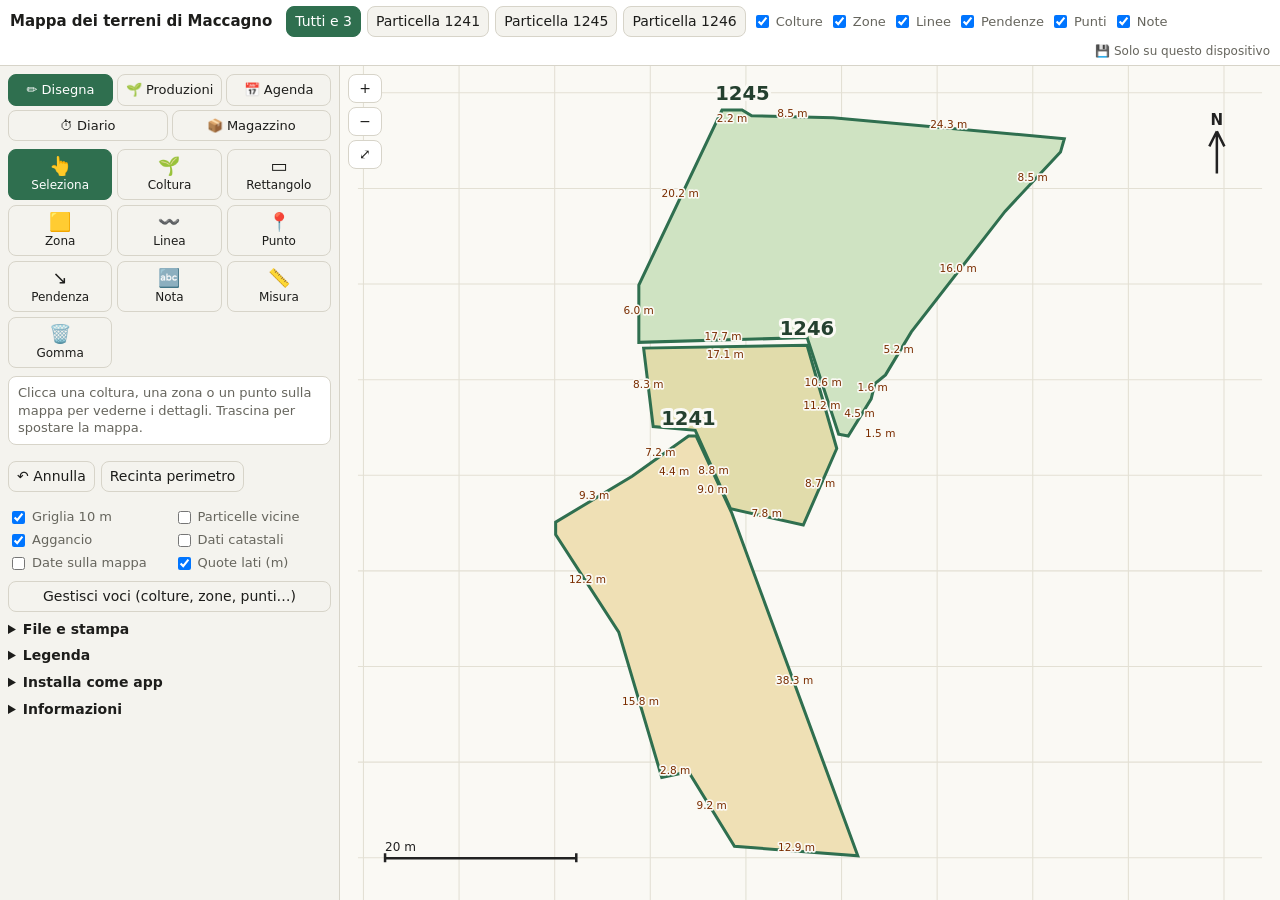
==== maccagno-gestionale/index.html @ c012c8cd "Primo commit" ====
<!doctype html><html lang="it"><head><meta charset="utf-8"><meta name="viewport" content="width=device-width, initial-scale=1, viewport-fit=cover"><title>Mappa dei terreni di Maccagno</title><meta name="theme-color" content="#2f6f4f"><meta name="mobile-web-app-capable" content="yes"><meta name="apple-mobile-web-app-capable" content="yes"><meta name="apple-mobile-web-app-title" content="Mappa Maccagno"><link rel="manifest" href="manifest.webmanifest"><link rel="icon" href="icons/icon-192.png"><link rel="apple-touch-icon" href="icons/apple-touch-icon.png">
<style>
:root{--bg:#f4f3ee;--fg:#1d1d1b;--mut:#66655d;--card:#fff;--ln:#d7d4c9;--ac:#2f6f4f;box-sizing:border-box;padding-top:env(safe-area-inset-top,0px);padding-bottom:env(safe-area-inset-bottom,0px);color-scheme:light}
@media(prefers-color-scheme:dark){:root:not([data-theme="light"]){--bg:#161714;--fg:#ecebe4;--mut:#a3a298;--card:#21221e;--ln:#3a3b35;--ac:#6bbf8f;color-scheme:dark}}
:root[data-theme="dark"]{--bg:#161714;--fg:#ecebe4;--mut:#a3a298;--card:#21221e;--ln:#3a3b35;--ac:#6bbf8f;color-scheme:dark}
html{scroll-padding-top:env(safe-area-inset-top,0px)}
body{margin:0;background:var(--bg);color:var(--fg);font:14px/1.35 system-ui,-apple-system,"Segoe UI",sans-serif;overflow:hidden}
.app{height:calc(100dvh - env(safe-area-inset-top,0px) - env(safe-area-inset-bottom,0px));display:grid;grid-template-rows:auto minmax(0,1fr)}
header{display:flex;flex-wrap:wrap;gap:6px 14px;align-items:center;padding:6px 10px;border-bottom:1px solid var(--ln);background:var(--card)}
h1{font-size:15px;margin:0}.bar{display:flex;flex-wrap:wrap;gap:6px;align-items:center}
.body{display:grid;grid-template-columns:340px minmax(0,1fr);min-height:0}
#sd{overflow:auto;padding:8px;border-right:1px solid var(--ln);display:flex;flex-direction:column;gap:8px}
.sec{display:flex;flex-direction:column;gap:6px}.row{display:flex;flex-wrap:wrap;gap:6px}.row2{display:grid;grid-template-columns:1fr 1fr;gap:4px 8px}
details.sec summary{cursor:pointer;font-weight:600}details p{margin:6px 0 0;color:var(--mut);font-size:12.5px}
select,input[type=text],input[type=date],button,textarea{font:inherit;color:var(--fg);background:var(--bg);border:1px solid var(--ln);border-radius:8px;padding:5px 8px;max-width:100%}
#sd select,#sd input[type=text]{width:100%;box-sizing:border-box}button{cursor:pointer}button.on{background:var(--ac);color:#fff;border-color:var(--ac)}
label{font-size:13px;color:var(--mut);display:flex;gap:4px;align-items:center}
#st{font-size:12.5px;color:var(--mut)}
#map{position:relative;min-height:0}#w{position:absolute;inset:0;background:#faf9f4;overflow:hidden;touch-action:none}
svg{display:block;width:100%;height:100%;cursor:crosshair}svg.pan{cursor:grab}.it{pointer-events:none}svg.del .it{pointer-events:all;cursor:pointer}
#zc{position:absolute;left:8px;top:8px;display:flex;flex-direction:column;gap:4px}#zc button{background:var(--card);width:34px;padding:4px 0}
#rp{position:absolute;top:8px;right:8px;max-height:calc(100% - 16px);max-width:calc(100% - 64px);overflow:auto;background:var(--card);border:1px solid var(--ln);border-radius:10px;padding:8px}#rp:empty{display:none}
#rp table{border-collapse:collapse;font-size:13px;margin-bottom:6px}#rp td,#rp th{border:1px solid var(--ln);padding:3px 8px;text-align:left}
#lg{display:flex;flex-wrap:wrap;gap:6px 10px;font-size:13px}#lg i{display:inline-block;width:12px;height:12px;border-radius:3px;margin-right:4px;vertical-align:-2px}
#mg{background:var(--card);border:1px solid var(--ln);border-radius:10px;padding:8px}#mg[hidden]{display:none}#mg input[type=text]{flex:1;min-width:0}
#ml{display:flex;flex-wrap:wrap;gap:6px;margin-top:8px}#ml span{display:inline-flex;align-items:center;gap:5px;border:1px solid var(--ln);border-radius:999px;padding:2px 4px 2px 9px;font-size:13px}#ml i{width:12px;height:12px;border-radius:3px;display:inline-block}#ml button{border:0;background:none;padding:0 6px;font-size:16px;line-height:1}
input[type=color]{padding:0;width:38px;height:32px}
#ip{background:var(--card);border:1px solid var(--ln);border-radius:10px;padding:8px;font-size:13.5px}#ip textarea{width:100%;box-sizing:border-box;margin-top:6px}#ip .bar{margin-top:6px}#ip .bar input{flex:1;min-width:0}
#pa{display:none}
.app{grid-template-columns:minmax(0,1fr)}header,#tabs,.body,#sd,#map{min-width:0}.f{text-align:left}

@media print{header,#sd,#zc,#rp,#md{display:none}body{overflow:visible}.app,.body{display:block;height:auto}#map,#w{position:static}svg{width:100%;height:auto}#pa.on{display:block}#pa svg{width:100%;height:auto;display:block;page-break-after:always}body.pa #map{display:none}}
#st-tabs{display:flex;flex-wrap:wrap;gap:4px}#st-tabs button{flex:1 1 30%;padding:6px 2px;font-size:13px}.pane{display:flex;flex-direction:column;gap:8px}.pane[hidden],button[hidden]{display:none}
#pal{display:grid;grid-template-columns:repeat(3,1fr);gap:5px}#pal button{display:flex;flex-direction:column;align-items:center;gap:1px;padding:6px 2px;font-size:12px}#pal button span{font-size:18px;line-height:1.1}
#hint{background:var(--card);border:1px solid var(--ln);border-radius:8px;padding:7px 9px;font-size:13px;color:var(--mut)}
#kinds{display:flex;flex-wrap:wrap;gap:5px;align-items:center}#kinds .gl{width:100%;font-size:11.5px;color:var(--mut);margin-top:2px}.chip{display:inline-flex;align-items:center;gap:5px;border-radius:999px;padding:3px 9px;font-size:13px}.chip i{width:11px;height:11px;border-radius:3px;display:inline-block}.chip.on{background:var(--ac);color:#fff;border-color:var(--ac)}
.mut{color:var(--mut);font-size:13px}
.pc,.ev{display:flex;flex-direction:column;gap:2px;text-align:left;width:100%;margin-bottom:5px;padding:6px 8px}.pc{position:relative;padding-left:22px}.pc>i{position:absolute;left:8px;top:10px;width:9px;height:9px;border-radius:3px}.pt{display:flex;justify-content:space-between;gap:6px}.pt em{font-style:normal;font-size:12px}.pm{font-size:12px;color:var(--mut)}
.gh{font-weight:600;font-size:13px;margin:8px 0 4px}h4{margin:12px 0 4px;font-size:13px}.sum{font-size:13px;color:var(--mut)}
.bs{display:grid;grid-template-columns:96px 1fr auto;gap:6px;align-items:center;font-size:12.5px;margin-bottom:3px}.bs div{background:var(--ln);border-radius:4px;height:8px}.bs u{display:block;height:8px;border-radius:4px}
.dh{display:flex;align-items:center;gap:6px}.dh i{width:12px;height:12px;border-radius:3px;flex:none}
.f{display:flex;flex-direction:column;gap:3px;font-size:12.5px;color:var(--mut);margin-top:6px}.f input,.f textarea{width:100%;box-sizing:border-box}.g2{display:grid;grid-template-columns:1fr 1fr;gap:6px}.g2 .f:first-child{grid-column:1/3}
.ck{display:flex;align-items:center;gap:6px;font-size:13.5px;color:var(--fg)}.ck span{flex:1}.ck .dn{text-decoration:line-through;color:var(--mut)}.ck button{border:0;background:none;padding:0 4px;font-size:16px}
#md{position:absolute;top:0;right:0;bottom:0;width:min(470px,100%);background:var(--card);border-left:1px solid var(--ln);box-shadow:-6px 0 18px rgba(0,0,0,.2);overflow:auto;padding:12px;z-index:6;box-sizing:border-box}#md[hidden]{display:none}#md #ip{background:none;border:0;padding:0}
.mh{display:flex;justify-content:space-between;align-items:center;gap:8px}#md h4{margin:14px 0 2px}
.pr{margin-bottom:2px}.pr input,.pr select{min-width:0;width:100%;box-sizing:border-box}.pr button{border:0;background:none;padding:0;font-size:16px}
.ind{font-size:12.5px;color:var(--fg);background:var(--bg);border-radius:8px;padding:6px 8px;margin-top:4px}
.nt{display:-webkit-box;-webkit-line-clamp:2;-webkit-box-orient:vertical;overflow:hidden;font-size:12px;color:var(--fg)}.nt b{color:var(--mut);font-weight:600}.lk{font-size:12px;color:var(--ac);margin-top:2px}
input[type=number]{font:inherit;color:var(--fg);background:var(--bg);border:1px solid var(--ln);border-radius:8px;padding:5px 8px}
.lt{border:1px solid var(--ln);border-radius:10px;padding:8px;margin-bottom:8px;font-size:13px}.lt .sf{display:flex;flex-wrap:wrap;gap:4px;margin-top:6px}.lt .sf input{min-width:0}
.ev2{display:flex;gap:6px;align-items:center;font-size:13.5px;padding:3px 0}.ev2 span{flex:1}.ev2 button{border:0;background:none;padding:0 4px;font-size:16px}.late{color:#c0392b}h4.late{margin:12px 0 4px}
.badge{font-size:11.5px;border-radius:999px;padding:1px 7px;background:var(--bg);border:1px solid var(--ln)}
.cr{display:grid;grid-template-columns:1fr 90px 24px;gap:4px;margin-bottom:4px}.cr input{min-width:0;width:100%;box-sizing:border-box}.cr button{border:0;background:none;padding:0;font-size:16px}
.pr1{display:grid;grid-template-columns:1fr 24px;gap:4px}.pr2{display:grid;grid-template-columns:1fr 1fr 54px 1fr 1.25fr;gap:4px;margin:3px 0 8px}
.ck input[type=date]{width:118px;font-size:12px;padding:2px 4px}
.syn{margin-left:auto;font-size:12px;color:var(--mut)}.syn.ok{color:var(--ac)}.syn.err{color:#c0392b}
#cb{position:absolute;top:8px;left:50%;transform:translateX(-50%);z-index:8;background:var(--card);border:1px solid var(--ln);border-radius:10px;padding:10px 12px;font-size:13px;box-shadow:0 4px 18px rgba(0,0,0,.25);max-width:min(440px,92%)}#cb[hidden]{display:none}#cb button{margin-top:6px}
@media(max-width:760px){body{overflow:hidden}.body{grid-template-columns:1fr;grid-template-rows:minmax(190px,42dvh) minmax(0,1fr)}#map{order:-1}#sd{border-right:0;border-top:1px solid var(--ln)}#md{position:fixed;inset:0;width:100%;z-index:20;border-left:0;padding-top:max(12px,env(safe-area-inset-top,0px))}header{padding:4px 8px;gap:4px 8px}h1{font-size:14px}#tabs{flex-wrap:nowrap;overflow-x:auto;max-width:100%;padding-bottom:2px}#tabs button,#tabs label{flex:none;white-space:nowrap}#st-tabs button{flex:1 1 18%;font-size:12px;padding:6px 0}#pal{grid-template-columns:repeat(5,1fr)}.syn{margin-left:0;flex-basis:100%}#zc button{width:40px;padding:8px 0}}
label.f{align-items:stretch}
</style></head><body><main class="app">
<header><h1>Mappa dei terreni di Maccagno</h1><div id="tabs" class="bar"></div><button id="inst" hidden>⬇ Installa</button><span id="sy" class="syn"></span></header>
<div class="body">
<aside id="sd">
<nav id="st-tabs"><button data-s="draw" class="on">✏️ Disegna</button><button data-s="prod">🌱 Produzioni</button><button data-s="ag">📅 Agenda</button><button data-s="di">⏱ Diario</button><button data-s="st">📦 Magazzino</button></nav>
<div class="pane" id="p-draw">
<div id="pal"></div><div id="hint"></div><div id="kinds"></div>
<input type="text" id="lab" placeholder="Etichetta (facoltativa)">
<div class="row"><button id="fin" hidden>✓ Fine disegno</button><button id="un">↶ Annulla</button><button id="fn">Recinta perimetro</button></div><div id="st"></div>
<select id="tool" hidden><option value="info">Seleziona / note</option><option value="pan">Sposta mappa</option><option value="crop">Coltura (area)</option><option value="rect">Rettangolo</option><option value="zone">Zona</option><option value="line">Linea</option><option value="slope">Pendenza</option><option value="pt">Punto</option><option value="note">Nota</option><option value="meas">Misura</option><option value="edit">Modifica etichetta</option><option value="del">Gomma</option></select><select id="kind" hidden></select>
<div id="mg" hidden><b>Gestisci voci</b> <select id="mc"><option value="crop">Colture</option><option value="zone">Zone</option><option value="line">Linee</option><option value="pt">Punti</option></select>
<div class="bar" style="margin-top:6px"><input type="text" id="mn" placeholder="Nome della nuova voce"><input type="color" id="mcol" value="#d9534f" title="Colore"><select id="mls"><option value="">continua</option><option value="1.2 .7">tratteggiata</option><option value=".5 .8">punteggiata</option></select><input type="text" id="mem" size="3" maxlength="4" value="📍" title="Simbolo (emoji)" style="flex:0 0 50px"><button id="ma">Aggiungi</button></div>
<div id="ml"></div></div>
<div class="row2"><label><input type="checkbox" id="gr" checked><span id="gl">Griglia</span></label><label><input type="checkbox" id="cx">Particelle vicine</label><label><input type="checkbox" id="sn" checked>Aggancio</label><label><input type="checkbox" id="ct">Dati catastali</label><label><input type="checkbox" id="dt">Date sulla mappa</label><label><input type="checkbox" id="dm" checked>Quote lati (m)</label></div>
<button id="mgb">Gestisci voci (colture, zone, punti…)</button>
</div>
<div class="pane" id="p-prod" hidden><div id="prl"></div></div>
<div class="pane" id="p-ag" hidden><div class="row" style="justify-content:space-between;align-items:center"><button id="a-p">◀</button><b id="a-t"></b><button id="a-n">▶</button></div><div id="a-l"></div><button id="a-i">Scarica calendario (.ics)</button></div>
<div class="pane" id="p-di" hidden><div class="f" style="margin-top:0"><b>Registra lavoro</b><select id="d-c"></select><div class="row"><input type="date" id="d-d" style="width:128px"><input type="number" id="d-h" step="0.25" min="0" placeholder="ore" style="width:64px"><input type="text" id="d-a" list="act" placeholder="Attività" style="flex:1;min-width:80px"></div><input type="text" id="d-n" placeholder="Note (facoltative)"><button id="d-b">Aggiungi al diario</button></div><div id="d-l"></div></div>
<div class="pane" id="p-st" hidden><div class="f" style="margin-top:0"><b>Nuovo lotto</b><select id="l-c"></select><input type="text" id="l-p" list="prods" placeholder="Prodotto (es. zafferano, shiitake secchi)"><div class="row"><input type="number" id="l-q" step="any" min="0" placeholder="Quantità" style="flex:1;min-width:70px"><select id="l-u" style="width:auto"><option>kg</option><option>g</option><option>vasetti</option><option>pezzi</option></select><select id="l-f" style="width:auto"><option>fresco</option><option selected>essiccato</option><option>trasformato</option></select></div><div class="row"><label>Prodotto il <input type="date" id="l-d" style="width:128px"></label><label>Scadenza <input type="date" id="l-x" style="width:128px"></label></div><input type="text" id="l-k" placeholder="Codice lotto (se vuoto: automatico)"><button id="l-b">Registra lotto</button></div><div id="l-l"></div></div>


<details class="sec"><summary>File e stampa</summary><div class="row" style="margin-top:6px"><button id="ex">Scarica JSON</button><button id="sh">Condividi copia</button><button id="fl-c">Crea file di sincronizzazione</button><button id="fl-o">Apri file di sincronizzazione</button><button id="fl-x" hidden>Scollega file</button><button id="fb-b" hidden>☁️ Sincronizza con Firebase</button><button id="imb">Carica JSON</button><input type="file" id="im" accept=".json,application/json" hidden><button id="sv">Scarica SVG</button><button id="pr">Stampa vista</button><button id="pa2">Stampa tutte</button><button id="sm">Riepilogo misure</button><button id="cl">Cancella tutto</button></div></details>
<details class="sec"><summary>Legenda</summary><div id="lg" style="margin-top:6px"></div></details>
<details class="sec"><summary>Installa come app</summary><p>Android (Chrome): menu ⋮ › Installa app. iPhone/iPad (Safari): Condividi › Aggiungi a schermata Home. Computer (Chrome o Edge): icona di installazione nella barra degli indirizzi. Serve aprire la pagina da un indirizzo https (hosting statico), non dal file locale.</p></details>
<details class="sec"><summary>Informazioni</summary><p>Particelle 1245, 1241 e 1246 (foglio 9), tracciate dalla mappa catastale: i confini sono indicativi, verificali con un rilievo GPS. Per spostare la mappa mentre disegni: con due dita zoomi e sposti la mappa (anche mentre disegni); sul computer tieni premuto Maiusc e trascina. I dati restano nel browser di questo dispositivo e non vengono inviati a nessun server. Per usare più computer puoi collegare un file di sincronizzazione in una tua cartella (Dropbox, iCloud Drive, OneDrive…) da Chrome o Edge; altrove usa “Scarica JSON” e “Carica JSON”.</p></details>

<datalist id="act"><option value="Preparazione terreno"><option value="Semina"><option value="Trapianto"><option value="Irrigazione"><option value="Diserbo"><option value="Concimazione"><option value="Potatura"><option value="Raccolta"><option value="Essiccazione"><option value="Confezionamento"><option value="Manutenzione"><option value="Recinzione"></datalist><datalist id="prods"></datalist>
</aside>
<section id="map"><div id="w"><svg id="m" xmlns="http://www.w3.org/2000/svg"></svg></div><div id="zc"><button id="zi">+</button><button id="zo">−</button><button id="zr" title="Reimposta vista">⤢</button></div><div id="cb" hidden></div><div id="rp"></div><div id="md" hidden><div id="ip"></div></div></section>
</div></main><div id="pa"></div>
<script src="firebase-config.js"></script>
<script>
const G={"P":{"1245":{"p":[[83.6,105.4],[59.1,107.6],[50.5,107.8],[49.5,108.4],[47.3,108.4],[38.5,89.9],[38.5,83.8],[56.4,84.3],[59.7,74.1],[60.7,73.9],[63.1,77.8],[63.5,79.4],[64.7,80.4],[67.4,84.9],[77.3,97.7],[83.2,104.0]],"a":820,"q":"prato"},"1246":{"p":[[38.7,83.8],[39.8,75.1],[44.4,74.7],[48.3,66.0],[56.4,64.3],[60.1,72.7],[56.8,84.1]],"a":260,"q":"seminativo arborato"},"1241":{"p":[[44.0,74.3],[38.1,70.0],[30.0,65.2],[30.0,63.9],[36.7,53.6],[41.2,38.3],[44.0,38.9],[48.9,31.0],[61.9,30.0],[48.5,66.2],[44.8,74.3]],"a":650,"q":"seminativo"}},"C":[{"p":[[93.6,141.2],[76.9,138.7],[77.8,132.8],[80.8,122.7],[86.3,109.9],[88.5,109.9],[94.6,136.9],[94.8,139.7]]},{"p":[[77.3,125.3],[62.7,123.1],[57.2,123.3],[59.1,116.2],[56.8,110.7],[56.6,109.0],[70.6,108.2],[81.4,113.1],[81.6,114.1]]},{"p":[[57.0,123.5],[42.2,124.3],[42.4,121.0],[42.0,120.8],[41.8,117.2],[41.4,116.8],[15.2,118.6],[17.2,102.3],[18.8,101.9],[18.8,100.5],[17.6,100.3],[18.2,94.8],[19.2,94.8],[23.9,98.9],[24.7,98.7],[39.1,71.2],[40.6,71.5],[43.4,73.5],[43.8,74.7],[40.2,74.9],[39.8,75.3],[38.5,84.1],[38.7,90.1],[47.3,108.2],[49.9,108.6],[51.3,108.0],[56.2,107.8],[56.0,109.0],[57.0,110.5],[59.1,115.8]]},{"p":[[12.3,118.8],[11.7,105.0],[14.8,103.8],[14.8,100.7],[16.8,101.1],[17.2,103.4],[15.2,118.6]]},{"p":[[84.5,105.6],[84.3,107.6],[81.8,113.1],[79.8,112.7],[70.4,108.2],[56.4,109.0],[56.4,108.0],[57.0,107.6],[82.2,105.4]]},{"p":[[12.7,104.2],[12.1,103.8],[12.1,102.9],[12.7,102.7],[12.7,98.7],[11.5,98.5],[11.3,88.7],[12.5,88.3],[13.9,88.7],[14.6,88.1],[16.0,88.7],[16.8,87.9],[16.2,87.5],[16.0,86.5],[15.4,86.9],[12.7,86.7],[12.3,85.3],[10.9,85.3],[10.3,62.9],[11.5,62.9],[26.3,69.6],[29.0,65.6],[30.2,65.2],[38.9,70.4],[39.1,71.7],[24.7,98.9],[23.5,98.9],[18.4,94.6],[17.4,100.3],[15.0,100.3],[13.7,102.1],[13.9,102.9],[14.8,102.9],[14.8,104.0]]},{"p":[[8.7,99.5],[8.5,98.5],[6.4,98.5],[6.8,85.7],[5.4,84.3],[4.0,84.1],[2.6,81.2],[2.2,79.2],[5.8,66.4],[9.5,62.9],[10.3,62.9],[10.9,85.3],[10.1,85.5],[9.9,87.5],[11.3,87.7],[11.3,98.3],[10.5,98.3],[10.1,99.7]]},{"p":[[67.4,82.2],[61.5,73.7],[57.8,64.3],[62.3,63.1],[68.6,47.3],[82.0,31.8],[95.4,33.9],[107.6,33.9],[104.2,45.4],[101.5,46.1],[89.1,73.1],[87.5,73.1],[74.1,69.2],[68.2,82.2]],"n":"1243"},{"p":[[6.8,65.0],[8.7,59.3],[17.4,45.8],[38.7,46.5],[38.7,47.7],[36.3,54.8],[26.7,69.4],[25.5,69.4],[10.3,62.5],[8.1,64.7]],"n":"1240"},{"p":[[48.9,65.8],[50.3,60.5],[62.1,30.0],[67.2,30.0],[81.6,31.8],[81.6,32.8],[68.0,48.5],[62.1,63.5]],"n":"1360"},{"p":[[48.3,32.0],[44.4,38.7],[41.2,38.3],[38.9,46.5],[17.6,45.6],[16.4,28.8],[23.3,30.2],[30.6,30.8],[35.7,31.8],[40.0,32.0],[48.3,31.2]],"n":"1568"}]},P=G.P,C=G.C;
let CROPS={Zafferano:"#8e5ab5",Peperoncini:"#d9534f","Erbe aromatiche":"#6fae55",Aglio:"#e0b93a","Frutti di bosco":"#c2527f",Fiori:"#f0a04b","Pepe del Sichuan":"#b5651d",Aronia:"#4b2e6f","Api e miele":"#e0a030",Castagne:"#8a5a3c",Wasabi:"#3aa57a",Ortica:"#5f8f3a",Funghi:"#8b6b4a",Bosco:"#2f6b3a",Prato:"#a8c97a",Altro:"#8a8a8a"};
let LINES={Acqua:["#2b7bd6",""],"Tubo acqua":["#6aa9e8","1.4 .8"],Recinzione:["#333","1.2 .7"],Sentiero:["#a0763c",".5 .8"],Muretto:["#777",""],Scolo:["#3b8ea5","2 1"],"Linea elettrica":["#c0392b","3 1 .5 1"],"Confine bosco":["#2f6b3a","1 1"]};
const PG={Acqua:{Sorgente:"💧",Rubinetto:"🚰",Serbatoio:"🛢️",Pozzetto:"⚫"},Strutture:{Capanno:"🛖",Accesso:"🚪",Cancello:"🚧",Contatore:"⚡",Deposito:"📦"},Piante:{Albero:"🌳","Castagno da frutto":"🌰",Ceppaia:"🪓",Sambuco:"🌼"},Fauna:{"Passaggio cinghiali":"🐗","Passaggio caprioli":"🦌",Fototrappola:"📷",Arnia:"🐝"},Rilievi:{"Campione suolo":"🧪",Quota:"📍",Foto:"📸",Tronchi:"🍄"}};
let PTS=Object.assign({},...Object.values(PG));
let ZONES={"Sole pieno":"#f2c94c","Mezz’ombra":"#8fbf7a",Ombra:"#5c7a8c","Ristagno idrico":"#4fa3d9","Rovi e infestanti":"#7a5b3a",Pietraia:"#999","Da bonificare":"#b06f3a"};
const dflt=(o,f)=>new Proxy(o,{get:(q,k)=>k in q?q[k]:f});CROPS=dflt(CROPS,"#8a8a8a");LINES=dflt(LINES,["#555",""]);ZONES=dflt(ZONES,"#999");PTS=dflt(PTS,"📍");
const PC={"1245":"#cfe3c2","1241":"#efe0b5","1246":"#e1dcab"};
const $=i=>document.getElementById(i),svg=$("m"),KEY="maccagno-map-v1";
let it=[],cur=[],vb={x:0,y:0,w:130,h:150},view="all";
const CAL={};(()=>{for(const k in P){const q=P[k].p,a=Math.abs(q.reduce((s,r,i)=>{const n=q[(i+1)%q.length];return s+r[0]*n[1]-n[0]*r[1]},0)/2),c=[q.reduce((s,r)=>s+r[0],0)/q.length,q.reduce((s,r)=>s+r[1],0)/q.length],f=Math.sqrt(P[k].a/a);CAL[k]={c,f};P[k].p=q.map(r=>[+(c[0]+(r[0]-c[0])*f).toFixed(3),+(c[1]+(r[1]-c[1])*f).toFixed(3)])}})();
const mig=a=>{(a||[]).forEach(o=>{const m=CAL[o.v];if(m&&o.p)o.p=o.p.map(r=>[+(m.c[0]+(r[0]-m.c[0])*m.f).toFixed(3),+(m.c[1]+(r[1]-m.c[1])*m.f).toFixed(3)])});return a};
const all=Object.values(P).flatMap(p=>p.p);
const bx=[Math.min(...all.map(p=>p[0])),Math.max(...all.map(p=>p[0]))],by=[Math.min(...all.map(p=>p[1])),Math.max(...all.map(p=>p[1]))];
function fit(r){const q=view==="all"?all:P[view].p,x0=Math.min(...q.map(p=>p[0])),x1=Math.max(...q.map(p=>p[0])),y0=Math.min(...q.map(p=>p[1])),y1=Math.max(...q.map(p=>p[1])),m=.08*Math.max(x1-x0,y1-y0)+3,w=x1-x0+m,h=y1-y0+m;r=r||svg.clientWidth/Math.max(svg.clientHeight,1)||1.2;let W=Math.max(w,h*r),H=W/r;vb={x:(x0+x1)/2-W/2,y:-(y0+y1)/2-H/2,w:W,h:H}}
const ar=p=>Math.abs(p.reduce((s,q,i)=>{const n=p[(i+1)%p.length];return s+q[0]*n[1]-n[0]*q[1]},0)/2);
const d=p=>"M"+p.map(q=>q[0].toFixed(1)+" "+(-q[1]).toFixed(1)).join("L");
const len=p=>p.reduce((s,q,i)=>i?s+Math.hypot(q[0]-p[i-1][0],q[1]-p[i-1][1]):0,0);
const pip=(pt,p)=>{let c=false;for(let i=0,j=p.length-1;i<p.length;j=i++)if((p[i][1]>pt[1])!=(p[j][1]>pt[1])&&pt[0]<(p[j][0]-p[i][0])*(pt[1]-p[i][1])/(p[j][1]-p[i][1])+p[i][0])c=!c;return c};
const parcelOf=pt=>Object.keys(P).find(k=>pip(pt,P[k].p));
const vtag=pt=>view==="all"?(parcelOf(pt)||"all"):view;
let sel=null;const pnote=k=>it.find(o=>o.t==="pn"&&o.v===k)||{t:"pn",v:k,p:[],n:"",_new:1};
const hid={},LAY={crop:"Colture",zone:"Zone",line:"Linee",slope:"Pendenze",pt:"Punti",note:"Note"};
const E=s=>String(s).replace(/[&<>"]/g,c=>({"&":"&amp;","<":"&lt;",">":"&gt;",'"':"&quot;"}[c]));
const cen=p=>[p.reduce((s,q)=>s+q[0],0)/p.length,p.reduce((s,q)=>s+q[1],0)/p.length];
function fillKind(){const t=$("tool").value,k=$("kind");let h="";const op=a=>a.map(x=>`<option>${x}</option>`).join("");
const vis=c=>Object.keys(TAB[c]).filter(n=>!cfg.hide[c].includes(n));
if(t==="rect")h=op(vis("crop"));else if(t==="crop"||t==="zone"||t==="line")h=op(vis(t));
if(t==="pt")h=ptg().map(([g,a])=>`<optgroup label="${g}">${op(a)}</optgroup>`).join("");
if(h)h+='<option value="__new">➕ Aggiungi nuovo…</option>';
k.innerHTML=h;k.style.display=h?"":"none";svg.className.baseVal=t==="pan"?"pan":t==="info"?"pan del":(t==="del"||t==="edit")?"del":"";cur=[];sel=null;draw();msg();panel();chips();pal()}
function msg(){const t=$("tool").value,L=$("lab");$("hint").textContent={info:"Clicca una coltura, una zona o un punto sulla mappa per vederne i dettagli. Trascina per spostare la mappa.",crop:"1 · Scegli il tipo di coltura. 2 · Clicca sulla mappa i vertici dell’area. 3 · Premi “Fine disegno” (o doppio clic).",zone:"1 · Scegli il tipo di zona. 2 · Clicca i vertici dell’area. 3 · Premi “Fine disegno”.",line:"1 · Scegli il tipo di linea. 2 · Clicca i punti del percorso. 3 · Premi “Fine disegno”. La lunghezza compare in mappa.",pt:"Scegli il tipo e clicca sulla mappa dove metterlo.",slope:"Scrivi sotto la pendenza (15%) o il dislivello (3 m), poi clicca il punto alto e quello basso.",note:"Scrivi il testo sotto e clicca sulla mappa dove metterlo.",rect:"Scrivi in etichetta le misure reali: 4x3 (lunghezza x larghezza in metri), con rotazione opzionale 4x3@30 e un nome: 4x3 Peperoncini. Poi clicca dove va l’angolo in basso a sinistra.",meas:"Clicca più punti: vedi lunghezza e area. Non viene salvato nulla.",edit:"Scrivi la nuova etichetta e clicca l’elemento.",del:"Clicca un elemento per cancellarlo."}[t]||"";L.placeholder=t==="slope"?"Pendenza (es. 15%) o dislivello (es. 3 m)":t==="rect"?"Misure: 4x3 oppure 4x3@30 Nome":t==="note"?"Testo della nota":"Etichetta (facoltativa)";L.style.display=["info","meas","del","pan"].includes(t)?"none":""}
function raw(e){const r=svg.getBoundingClientRect();return[vb.x+(e.clientX-r.left)/r.width*vb.w,-(vb.y+(e.clientY-r.top)/r.height*vb.h)]}
function pos(e){const p=raw(e);if(!$("sn").checked)return p;let b=null,bd=vb.w*.015;for(const c of Object.values(P).flatMap(x=>x.p).concat(it.flatMap(o=>o.p))){const dd=Math.hypot(c[0]-p[0],c[1]-p[1]);if(dd<bd){bd=dd;b=c}}return b?[b[0],b[1]]:p}
function fin(){const t=$("tool").value,k=$("kind").value,l=$("lab").value;let nw=0;if(cur.length){const v=vtag(cur[0]);if((t==="crop"||t==="zone")&&cur.length>2){it.push({t,k,l,p:cur,v,id:uid()});nw=t==="crop"}if(t==="line"&&cur.length>1)it.push({t:"line",k,l,p:cur,v})}cur=[];save();if(nw)sel=it.length-1;draw();if(nw)panel()}
function desc(o){const w=o.v==="all"?"fuori dalle particelle":"particella "+o.v;return o.t==="crop"?`Coltura: ${o.l||o.k} (${o.k}) · ${Math.round(ar(o.p))} m² · ${w}`:o.t==="zone"?`Zona: ${o.l||o.k} · ${Math.round(ar(o.p))} m² · ${w}`:o.t==="line"?`${o.k}: ${Math.round(len(o.p))} m · ${w}`:o.t==="slope"?`Pendenza ${o.l} · ${w}`:o.t==="pt"?`${PTS[o.k]} ${o.k} · ${w}`:`Nota · ${w}`}
const kg=(v,u)=>(+v||0)*(u==="g"?.001:1),nf=(x,d=1)=>x.toLocaleString("it-IT",{maximumFractionDigits:d}),fmtkg=x=>x>=1?nf(x,2)+" kg":nf(x*1000,0)+" g";
function totals(o){const r=o.pr||[];return{f:r.reduce((s,x)=>s+kg(x.f,x.u),0),d:r.reduce((s,x)=>s+kg(x.d,x.u),0),a:ar(o.p),h:hrs(o)}}

const tip=o=>[desc(o),o.sd?"Semina "+fd(o.sd):"",o.h1?"Raccolto "+fd(o.h1)+(o.h2?"–"+fd(o.h2):""):"",...(o.t==="crop"?ind(o):[]),o.irr?"Irrigazione: "+o.irr:"",o.man?"Manutenzione: "+o.man:"",o.n?"Note: "+o.n:""].filter(Boolean).join("\n");
function panel(){const p=$("ip"),md=$("md");
if(sel==null){md.hidden=true;p.innerHTML="";return}
md.hidden=false;
const pc=typeof sel==="string",k=pc&&sel.slice(2),o=pc?pnote(k):it[sel],cr=!pc&&o.t==="crop",G=cr&&GUIDE[o.k]||{},col=cr?CROPS[o.k]:o.t==="zone"?ZONES[o.k]:o.t==="line"?LINES[o.k][0]:"#999";
if(cr){cid(o);if(!o.pr)o.pr=[{n:"",f:"",d:"",u:"kg"}]}
p.innerHTML=`<div class="mh"><div class="dh"><i style="background:${col}"></i><b>${E(pc?"Particella "+k:desc(o))}</b></div><button id="f-x" title="Chiudi">✕</button></div>`+(pc?(()=>{const q=P[k],oc=it.filter(x=>x.t==="crop"&&x.v===k).reduce((s,x)=>s+ar(x.p),0),xs=q.p.map(r=>r[0]),ys=q.p.map(r=>r[1]);return`<p class="mut">${q.q} · ${q.a} m² (catasto) · perimetro ${nf(len(q.p.concat([q.p[0]])),1)} m · ingombro ${nf(Math.max(...xs)-Math.min(...xs),1)}×${nf(Math.max(...ys)-Math.min(...ys),1)} m<br>Colture disegnate: ${nf(oc,1)} m² (${nf(oc/q.a*100,1)}%) · libero: ${nf(q.a-oc,1)} m²</p>`})():`<label class="f">Nome / etichetta<input type="text" id="f-l" value="${E(o.l||"")}"></label>`)
+(cr?`<h4>Calendario</h4><div class="g2"><label class="f">Semina / impianto<input type="date" id="f-sd" value="${o.sd||""}"></label><label class="f">Raccolto dal<input type="date" id="f-h1" value="${o.h1||""}"></label><label class="f">Raccolto al<input type="date" id="f-h2" value="${o.h2||""}"></label></div>${G.s||G.h?`<p class="mut">Periodo tipico: ${G.s?"semina "+G.s+". ":""}${G.h?"raccolta "+G.h+".":""}</p>`:""}
<h4>Lavoro</h4><div class="f"><span id="hs"></span><div class="row"><input type="date" id="lg-d" value="${today()}" style="width:128px"><input type="number" id="lg-h" step="0.25" min="0" placeholder="ore" style="width:64px"><input type="text" id="lg-a" list="act" placeholder="Attività" style="flex:1;min-width:80px"><button id="lg-b">Registra</button></div></div><label class="f">Altre ore (stima, non nel diario)<input type="number" id="f-hr" min="0" step="0.5" value="${o.hr||""}"></label>
<h4>Prodotti, rese e prezzi</h4><div id="pr-l"></div><button id="pr-a">+ Aggiungi prodotto</button>
<h4>Costi</h4><div id="co-l"></div><button id="co-a">+ Aggiungi costo</button><div id="pr-i" class="ind"></div><button id="lt-b" style="margin-top:6px"></button>
<h4>Note tecniche</h4><label class="f">Irrigazione<textarea id="f-irr" rows="2" placeholder="es. goccia ogni 2–3 giorni, 30 minuti">${E(o.irr||"")}</textarea></label><label class="f">Manutenzione<textarea id="f-man" rows="2" placeholder="es. diserbo, concimazione, potatura">${E(o.man||"")}</textarea></label>`:"")
+`<label class="f">Note<textarea id="f-n" rows="3" placeholder="Note libere">${E(o.n||"")}</textarea></label><h4>Checklist</h4><div id="ckl"></div><div class="row"><input type="text" id="ck-n" placeholder="Nuova attività…" style="flex:1;min-width:0"><input type="date" id="ck-d" style="width:126px" title="Scadenza (facoltativa)"><button id="ck-a">Aggiungi</button></div>${cr?`<button id="ck-s" style="margin-top:6px">Aggiungi checklist suggerita</button>`:""}<div class="row" style="margin-top:12px">${pc?"":`<button id="f-d">🗑️ Elimina elemento</button>`}<button id="f-b">Chiudi</button></div>`;
const T=()=>{if(o._new){delete o._new;it.push(o)}save();draw()},bind=(id,f)=>{const e=$(id);if(e)e.oninput=()=>{o[f]=e.value;T()}};
["l","sd","h1","h2","irr","man","n"].forEach(f=>bind("f-"+f,f));
if(cr){const inf=()=>{const L=ind(o);$("pr-i").innerHTML=L.length?L.map(x=>"• "+E(x)).join("<br>"):"Inserisci ore, rese, prezzi e costi per vedere gli indicatori (resa di essiccazione, kg/m², margine, € all’ora)."},
hs=()=>{const dr=logsOf(o).reduce((s,x)=>s+(+x.h||0),0);$("hs").textContent="Totale "+nf(hrs(o),1)+" h (diario "+nf(dr,1)+" h + stima "+nf(+o.hr||0,1)+" h)";$("lt-b").textContent="📦 Lotti e magazzino di questa coltura ("+lotsOf(o).length+")"},
md2=x=>x.m||(+x.d?"d":"f"),
prr=()=>{$("pr-l").innerHTML=(o.pr||[]).map((x,i)=>`<div class="pr" data-r="${i}"><div class="pr1"><input type="text" data-k="n" placeholder="${E(o.l||o.k)}" value="${E(x.n||"")}"><button data-x="${i}" title="Rimuovi">×</button></div><div class="pr2"><input type="number" min="0" step="any" data-k="f" placeholder="Fresco" value="${x.f||""}"><input type="number" min="0" step="any" data-k="d" placeholder="Secco" value="${x.d||""}"><select data-k="u"><option${x.u==="g"?"":" selected"}>kg</option><option${x.u==="g"?" selected":""}>g</option></select><input type="number" min="0" step="any" data-k="p" placeholder="€/${x.u||"kg"}" title="Prezzo di vendita, oppure valore stimato nel mix se scegli «nei mix»" value="${x.p||""}"><select data-k="m"><option value="d"${md2(x)==="d"?" selected":""}>vendo secco</option><option value="f"${md2(x)==="f"?" selected":""}>vendo fresco</option><option value="x"${md2(x)==="x"?" selected":""}>nei mix</option></select></div></div>`).join("");inf()},
cor=()=>{$("co-l").innerHTML=(o.co||[]).map((x,i)=>`<div class="cr" data-r="${i}"><input type="text" data-k="n" placeholder="Es. bulbi, rete, plug" value="${E(x.n||"")}"><input type="number" min="0" step="any" data-k="v" placeholder="€" value="${x.v||""}"><button data-x="${i}" title="Rimuovi">×</button></div>`).join("");inf()};
prr();cor();hs();
$("f-hr").oninput=()=>{o.hr=$("f-hr").value;T();hs();inf()};
$("lg-b").onclick=()=>{const h=+$("lg-h").value;if(!h)return;it.push({t:"log",cid:o.id,cn:cname(o),d:$("lg-d").value||today(),h,a:$("lg-a").value.trim(),n:"",v:"all",p:[]});$("lg-h").value=$("lg-a").value="";save();hs();inf()};
$("pr-l").oninput=e=>{const r=e.target.closest(".pr");if(!r)return;const kk=e.target.dataset.k;o.pr[+r.dataset.r][kk]=e.target.value;T();if(kk==="u")prr();else inf()};
$("pr-l").onclick=e=>{const b=e.target.closest("button");if(b){o.pr.splice(+b.dataset.x,1);T();prr()}};
$("pr-a").onclick=()=>{o.pr.push({n:"",f:"",d:"",u:"kg"});T();prr()};
$("co-l").oninput=e=>{const r=e.target.closest(".cr");if(!r)return;o.co[+r.dataset.r][e.target.dataset.k]=e.target.value;T();inf()};
$("co-l").onclick=e=>{const b=e.target.closest("button");if(b){o.co.splice(+b.dataset.x,1);T();cor()}};
$("co-a").onclick=()=>{(o.co=o.co||[]).push({n:"",v:""});T();cor()};
$("lt-b").onclick=()=>{side("st");$("l-c").value=o.id}}
const ckr=()=>{$("ckl").innerHTML=(o.ck||[]).map((x,i)=>`<div class="ck"><input type="checkbox" data-c="${i}" ${x.d?"checked":""}><span class="${x.d?"dn":""}">${E(x.t)}</span><input type="date" data-dt="${i}" value="${x.dt||""}" title="Scadenza"><button data-x="${i}" title="Rimuovi">×</button></div>`).join("")||"<span class='mut'>Nessuna attività.</span>"};ckr();
$("ckl").onchange=e=>{const t=e.target;if(t.dataset.c!=null){o.ck[t.dataset.c].d=t.checked;T();ckr()}else if(t.dataset.dt!=null){o.ck[t.dataset.dt].dt=t.value;T()}};
$("ckl").onclick=e=>{const b=e.target.closest("button");if(b){o.ck.splice(+b.dataset.x,1);T();ckr()}};
const add=()=>{const v=$("ck-n").value.trim();if(!v)return;(o.ck=o.ck||[]).push({t:v,d:false,dt:$("ck-d").value||""});$("ck-n").value=$("ck-d").value="";T();ckr()};
$("ck-a").onclick=add;$("ck-n").onkeydown=e=>{if(e.key==="Enter"){e.stopPropagation();add()}};
if($("ck-s"))$("ck-s").onclick=()=>{o.ck=o.ck||[];(G.ck||DEF).forEach(t=>{if(!o.ck.some(x=>x.t===t))o.ck.push({t,d:false})});T();ckr()};
if($("f-d"))$("f-d").onclick=()=>{it.splice(sel,1);sel=null;save();draw();panel()};
$("f-b").onclick=$("f-x").onclick=()=>{sel=null;draw();panel()}}

const uid=()=>Math.random().toString(36).slice(2,9),today=()=>new Date().toISOString().slice(0,10),eur=x=>x.toLocaleString("it-IT",{style:"currency",currency:"EUR",maximumFractionDigits:0});
const crops=()=>it.filter(o=>o.t==="crop"),cid=o=>o.id||(o.id=uid()),cname=o=>o.l||o.k;
const logsOf=o=>it.filter(x=>x.t==="log"&&x.cid===o.id),lotsOf=o=>it.filter(x=>x.t==="lot"&&x.cid===o.id);
const hrs=o=>(+o.hr||0)+logsOf(o).reduce((s,x)=>s+(+x.h||0),0);
const sld=l=>(l.sa||[]).reduce((s,x)=>s+(+x.q||0),0),rev=l=>(l.sa||[]).reduce((s,x)=>s+(+x.q||0)*(+x.p||0),0);
const fix=()=>it.forEach(o=>{if(o.t==="crop"&&!o.id)o.id=uid();if(!o.v)o.v=o.p&&o.p.length?vtag(o.p[0]):"all"});
function econ(o){const pot=(o.pr||[]).reduce((s,x)=>s+(((m)=>m==="d"?+x.d||0:m==="x"?+x.d||+x.f||0:+x.f||0)(x.m||(+x.d?"d":"f")))*(+x.p||0),0),co=(o.co||[]).reduce((s,x)=>s+(+x.v||0),0),ls=lotsOf(o);return{pot,co,inc:ls.reduce((s,l)=>s+rev(l),0),n:ls.reduce((s,l)=>s+(l.sa||[]).length,0)}}
function ind(o){const{f,d,a,h}=totals(o),e=econ(o),L=[];
if(f)L.push("Fresco: "+fmtkg(f)+" ("+nf(f/a,2)+" kg/m²)");
if(d)L.push("Essiccato: "+fmtkg(d)+(f?" · resa di essiccazione "+nf(d/f*100,0)+"%":""));
if(h)L.push(nf(h,1)+" h di lavoro"+(a?" · "+nf(h*60/a,1)+" min/m²":"")+(f?" · "+fmtkg(f/h)+"/h di fresco":"")+(d?" · "+fmtkg(d/h)+"/h di essiccato":""));
if(e.co)L.push("Costi: "+eur(e.co));
if(e.pot)L.push("Ricavo previsto: "+eur(e.pot)+" · margine "+eur(e.pot-e.co)+(a?" · "+nf((e.pot-e.co)/a,2)+" €/m²":"")+(h?" · "+nf((e.pot-e.co)/h,1)+" €/h":""));
if(e.inc)L.push("Incassato: "+eur(e.inc)+" ("+e.n+" vendite) · margine reale "+eur(e.inc-e.co));
return L}
function evts(){const V=[];crops().forEach(o=>{const n=cname(o);if(o.sd)V.push({d:o.sd,t:"Semina",s:n,o});if(o.h1)V.push({d:o.h1,e:o.h2||o.h1,t:"Raccolto",s:n,o});(o.ck||[]).forEach((x,i)=>{if(x.dt)V.push({d:x.dt,t:"Attività",s:x.t+" · "+n,o,ck:i,done:x.d})});lotsOf(o).forEach(l=>{if(l.x)V.push({d:l.x,t:"Scadenza lotto",s:(l.k||"")+" "+(l.np||""),o})})});
it.filter(x=>x.t==="pn").forEach(o=>(o.ck||[]).forEach((x,i)=>{if(x.dt)V.push({d:x.dt,t:"Attività",s:x.t+" · particella "+o.v,o,ck:i,done:x.d})}));
return V.sort((a,b)=>a.d<b.d?-1:1)}
let agM=new Date(new Date().getFullYear(),new Date().getMonth(),1),AG=[],LS=[],DL=[];
function agenda(){const y=agM.getFullYear(),m=agM.getMonth(),a=y+"-"+String(m+1).padStart(2,"0"),s=a+"-01",e=a+"-31",td=today(),V=evts();AG=V;
$("a-t").textContent=agM.toLocaleDateString("it-IT",{month:"long",year:"numeric"});
const cur=td.slice(0,7)===a,isLate=x=>x.ck!=null&&!x.done&&x.d<td,row=x=>{const i=V.indexOf(x);return`<div class="ev2 ${isLate(x)?"late":""}">${x.ck!=null?`<input type="checkbox" data-a="${i}" ${x.done?"checked":""}>`:"<span style='width:16px'></span>"}<span data-o="${i}" style="cursor:pointer"><b>${fd(x.d)}${x.e&&x.e!==x.d?"–"+fd(x.e):""}</b> · ${x.t}: ${E(x.s)}</span></div>`},
late=cur?V.filter(isLate):[],per=V.filter(x=>x.t==="Raccolto"&&x.d<=e&&x.e>=s),mo=V.filter(x=>x.t!=="Raccolto"&&x.d>=s&&x.d<=e&&!(cur&&isLate(x))),nd=crops().reduce((n,o)=>n+(o.ck||[]).filter(x=>!x.d&&!x.dt).length,0);
$("a-l").innerHTML=(late.length?`<h4 class="late">In ritardo</h4>`+late.map(row).join(""):"")+(per.length?"<h4>Periodi di raccolto</h4>"+per.map(row).join(""):"")+"<h4>Scadenze del mese</h4>"+(mo.length?mo.map(row).join(""):"<span class='mut'>Niente in programma questo mese.</span>")+(nd?`<p class="mut">${nd} attività della checklist non hanno ancora una scadenza: aggiungila dalla scheda della coltura.</p>`:"")}
function ics(){const z=d=>d.replace(/-/g,""),nx=d=>{const t=new Date(d+"T00:00:00Z");t.setUTCDate(t.getUTCDate()+1);return t.toISOString().slice(0,10).replace(/-/g,"")},es=s=>String(s).replace(/([,;\\])/g,"\\$1").replace(/\n/g," "),L=["BEGIN:VCALENDAR","VERSION:2.0","PRODID:-//Mappa Maccagno//IT","CALSCALE:GREGORIAN"],st=new Date().toISOString().replace(/[-:]|\.\d+/g,"");
evts().filter(x=>!(x.ck!=null&&x.done)).forEach((x,i)=>L.push("BEGIN:VEVENT","UID:"+uid()+i+"@maccagno","DTSTAMP:"+st,"DTSTART;VALUE=DATE:"+z(x.d),"DTEND;VALUE=DATE:"+nx(x.e||x.d),"SUMMARY:"+es(x.t+": "+x.s),"END:VEVENT"));L.push("END:VCALENDAR");dl("calendario-maccagno.ics",L.join("\r\n"),"text/calendar")}
function diario(){const c=$("d-c"),v=c.value;c.innerHTML='<option value="">Generale (nessuna coltura)</option>'+crops().map(o=>`<option value="${cid(o)}">${E(cname(o))} · ${o.v==="all"?"fuori particelle":"part. "+o.v}</option>`).join("");c.value=v;if(!$("d-d").value)$("d-d").value=today();
const L=it.filter(x=>x.t==="log").sort((a,b)=>a.d<b.d?1:-1),tot=L.reduce((s,x)=>s+(+x.h||0),0),by={};L.forEach(x=>{const n=x.cn||"Generale";by[n]=(by[n]||0)+(+x.h||0)});DL=L.slice(0,40);const mx=Math.max(1,...Object.values(by));
$("d-l").innerHTML=`<div class="sum">${L.length} registrazioni · ${nf(tot,1)} h</div>`+Object.entries(by).sort((a,b)=>b[1]-a[1]).map(([k,h])=>`<div class="bs"><span>${E(k)}</span><div><u style="width:${h/mx*100}%;background:var(--ac)"></u></div><b>${nf(h,1)} h</b></div>`).join("")+DL.map((x,i)=>`<div class="ev2"><span><b>${fd(x.d)}</b> · ${E(x.cn||"Generale")} · ${E(x.a||"")} · <b>${nf(+x.h||0,2)} h</b>${x.n?" · "+E(x.n):""}</span><button data-x="${i}" title="Elimina">×</button></div>`).join("")+(L.length?'<button id="d-csv">Scarica diario (CSV)</button>':"")}
function magazzino(){const c=$("l-c"),v=c.value;c.innerHTML=crops().map(o=>`<option value="${cid(o)}">${E(cname(o))} · ${o.v==="all"?"fuori particelle":"part. "+o.v}</option>`).join("");if(v)c.value=v;if(!$("l-d").value)$("l-d").value=today();
$("prods").innerHTML=[...new Set(crops().flatMap(o=>[cname(o),...(o.pr||[]).map(x=>x.n).filter(Boolean)]))].map(n=>`<option value="${E(n)}">`).join("");
const Ls=it.filter(x=>x.t==="lot").sort((a,b)=>a.d<b.d?1:-1);LS=Ls;const td=today(),i60=new Date(Date.now()+60*864e5).toISOString().slice(0,10),sc=Ls.filter(l=>l.x&&l.x<=i60).length;
$("l-l").innerHTML=`<div class="sum">${Ls.length} lotti · incassato ${eur(Ls.reduce((s,l)=>s+rev(l),0))}${sc?" · "+sc+" in scadenza entro 60 giorni":""}</div>`+Ls.map((l,i)=>{const s=sld(l),st=(+l.q||0)-s,pct=l.q?Math.max(0,st/l.q*100):0,ex=l.x?(l.x<td?'<span class="badge late">scaduto</span>':l.x<=i60?'<span class="badge">scade '+fd(l.x)+'</span>':"scade "+fd(l.x)):"";
return`<div class="lt"><b>${E(l.k||"")}</b> · ${E(l.np||"")} <span class="mut">(${E(l.cn||"")})</span><br>${nf(+l.q||0,2)} ${l.u} · ${l.f} · ${fd(l.d)}${ex?" · "+ex:""}<div class="bs" style="grid-template-columns:70px 1fr auto"><span>Giacenza</span><div><u style="width:${pct}%;background:var(--ac)"></u></div><b>${nf(st,2)} ${l.u}</b></div><span class="mut">Venduto ${nf(s,2)} ${l.u} · incassato ${eur(rev(l))}</span>`+(l.sa||[]).map((x,j)=>`<div class="ev2"><span>${fd(x.d)} · ${nf(+x.q||0,2)} ${l.u} × ${nf(+x.p||0,2)} € = <b>${eur((+x.q||0)*(+x.p||0))}</b>${x.c?" · "+E(x.c):""}</span><button data-r="${i}.${j}">×</button></div>`).join("")+`<div class="sf"><input type="date" data-s="d" value="${td}" style="width:120px"><input type="number" step="any" data-s="q" placeholder="Qtà ${l.u}" style="width:72px"><input type="number" step="any" data-s="p" placeholder="€/${l.u}" style="width:72px"><input type="text" data-s="c" placeholder="Canale / cliente" style="flex:1;min-width:90px"><button data-a="${i}">+ Vendita</button></div><button data-d="${i}" class="mut" style="margin-top:6px">Elimina lotto</button></div>`}).join("")+(Ls.length?'<button id="l-csv">Scarica magazzino (CSV)</button>':"")}
const PANES=["draw","prod","ag","di","st"];
function side(s){for(const k of PANES){$("p-"+k).hidden=k!==s;document.querySelector('#st-tabs [data-s="'+k+'"]').classList.toggle("on",k===s)}if(s==="prod")prodList();if(s==="ag")agenda();if(s==="di")diario();if(s==="st")magazzino()}
function refresh(){if(!$("p-ag").hidden)agenda();if(!$("p-di").hidden)diario();if(!$("p-st").hidden)magazzino()}
const csv=(n,R)=>dl(n,"\ufeff"+R.map(r=>r.map(v=>'"'+String(v==null?"":v).replace(/"/g,'""')+'"').join(";")).join("\n"),"text/csv");
$("a-p").onclick=()=>{agM=new Date(agM.getFullYear(),agM.getMonth()-1,1);agenda()};$("a-n").onclick=()=>{agM=new Date(agM.getFullYear(),agM.getMonth()+1,1);agenda()};$("a-i").onclick=ics;
$("a-l").onchange=e=>{const i=e.target.dataset.a;if(i!=null){const x=AG[+i];x.o.ck[x.ck].d=e.target.checked;save()}};
$("a-l").onclick=e=>{const sp=e.target.closest("[data-o]");if(!sp)return;const x=AG[+sp.dataset.o];if(x.o.t==="crop"){sel=it.indexOf(x.o);if(view!=="all"&&x.o.v!==view){view=x.o.v;fit();tabs()}}else sel="p:"+x.o.v;draw();panel()};
$("d-b").onclick=()=>{const h=+$("d-h").value;if(!h)return;const c=$("d-c").value,o=crops().find(x=>x.id===c);it.push({t:"log",cid:c,cn:o?cname(o):"Generale",d:$("d-d").value||today(),h,a:$("d-a").value.trim(),n:$("d-n").value.trim(),v:"all",p:[]});$("d-h").value=$("d-a").value=$("d-n").value="";save()};
$("d-l").onclick=e=>{const b=e.target.closest("button");if(!b)return;if(b.id==="d-csv")csv("diario-maccagno.csv",[["Data","Coltura","Attività","Ore","Note"],...it.filter(x=>x.t==="log").sort((a,b)=>a.d<b.d?-1:1).map(x=>[x.d,x.cn,x.a,x.h,x.n])]);else if(b.dataset.x!=null){it.splice(it.indexOf(DL[+b.dataset.x]),1);save()}};
$("l-b").onclick=()=>{const c=$("l-c").value,o=crops().find(x=>x.id===c),q=+$("l-q").value;if(!o||!q)return;const d=$("l-d").value||today(),y=d.slice(0,4),n=lotsOf(o).filter(x=>(x.d||"").slice(0,4)===y).length+1;it.push({t:"lot",cid:c,cn:cname(o),np:$("l-p").value.trim()||cname(o),q,u:$("l-u").value,f:$("l-f").value,d,x:$("l-x").value,k:$("l-k").value.trim()||(o.k.replace(/[^A-Za-z]/g,"").slice(0,3).toUpperCase()+"-"+y+"-"+String(n).padStart(2,"0")),sa:[],v:"all",p:[]});$("l-q").value=$("l-k").value=$("l-p").value=$("l-x").value="";save()};
$("l-l").onclick=e=>{const b=e.target.closest("button");if(!b)return;
if(b.id==="l-csv")csv("magazzino-maccagno.csv",[["Lotto","Coltura","Prodotto","Quantità","Unità","Forma","Data","Scadenza","Venduto","Giacenza","Incassato €"],...LS.map(l=>[l.k,l.cn,l.np,l.q,l.u,l.f,l.d,l.x,sld(l),(+l.q||0)-sld(l),rev(l)])]);
else if(b.dataset.a!=null){const l=LS[+b.dataset.a],f=b.parentElement,g=k=>f.querySelector('[data-s="'+k+'"]').value,q=+g("q");if(!q)return;(l.sa=l.sa||[]).push({d:g("d")||today(),q,p:+g("p")||0,c:g("c")});save()}
else if(b.dataset.r!=null){const[i,j]=b.dataset.r.split(".");LS[+i].sa.splice(+j,1);save()}
else if(b.dataset.d!=null){it.splice(it.indexOf(LS[+b.dataset.d]),1);save()}};

const GUIDE={"Pepe del Sichuan":{s:"impianto novembre–marzo (piantine)",h:"settembre–ottobre, dal 3°–5° anno (da verificare)",ck:["Scegliere la specie (Zanthoxylum simulans o piperitum) e un vivaio affidabile","Piantare in pieno sole o mezz’ombra, suolo drenante","Proteggere dal gelo i primi inverni","Recintare contro i caprioli","Potare a fine inverno (guanti: rami spinosi)","Raccogliere i frutti maturi","Essiccare a 40–50 °C e togliere i semi neri","Conservare in barattolo scuro"]},Zafferano:{s:"fine luglio–agosto (bulbi)",h:"ottobre",ck:["Analisi del suolo e pH","Preparare bancali rialzati con calce","Ordinare i bulbi (calibro 10+)","Piantare i bulbi","Recinzione o rete contro i cinghiali","Raccogliere i fiori ogni mattina","Mondare ed essiccare gli stimmi","Confezionare ed etichettare"]},
Peperoncini:{s:"semina fine gennaio–febbraio, trapianto metà maggio",h:"agosto–ottobre",ck:["Seminare su tappetino (Milano)","Rinvasare a 2 vere foglie","Indurire le piantine","Trapiantare a Maccagno","Pacciamatura e irrigazione a goccia","Concimare con potassio","Raccogliere i frutti maturi","Essiccare e macinare"]},
Aglio:{s:"novembre–dicembre",h:"giugno–luglio",ck:["Comprare aglio da seme","Piantare gli spicchi","Pacciamare","Controllare le erbacce","Raccogliere","Asciugare 2–3 settimane","Fare trecce o polvere"]},
"Erbe aromatiche":{s:"semina febbraio–marzo, trapianto aprile–maggio",h:"giugno–agosto",ck:["Seminare a Milano","Rinvasare","Trapiantare","Irrigare solo per l’attecchimento","Raccogliere prima della fioritura","Essiccare a 35–40 °C","Conservare in barattolo"]},
Funghi:{s:"inoculo febbraio–aprile",h:"da settembre",ck:["Autorizzazione al taglio","Tagliare i tronchi","Riposo di 3 settimane","Inoculare e sigillare con cera","Impilare all’ombra","Bagnare se non piove","Raccogliere i funghi","Essiccare"]}},
DEF=["Preparare il terreno","Semina o impianto","Irrigazione","Manutenzione","Raccolta","Essiccazione","Confezionamento"];
const fd=d=>d?new Date(d+"T00:00").toLocaleDateString("it-IT",{day:"numeric",month:"short"}):"";
function status(o){const t=new Date().toISOString().slice(0,10);if(!o.sd&&!o.h1)return["Da pianificare","#888"];if(o.sd&&t<o.sd)return["Programmata","#4a7fd4"];if(o.h1&&t<o.h1)return["In crescita","#2f6f4f"];if(o.h1&&(!o.h2||t<=o.h2))return["In raccolta","#e8710a"];if(o.h2&&t>o.h2)return["Raccolta conclusa","#888"];return["In corso","#2f6f4f"]}
function prCsv(){const q=v=>'"'+String(v==null?"":v).replace(/"/g,'""')+'"',R=[["Particella","Coltura","Etichetta","m²","Semina","Raccolto dal","Raccolto al","Ore totali","Prodotto","Fresco (kg)","Essiccato (kg)","Irrigazione","Manutenzione","Note","Checklist fatte","Checklist totali","Costi (€)","Ricavo previsto (€)","Incassato (€)"]];
it.filter(o=>o.t==="crop").forEach(o=>{const c=o.ck||[],b=[o.v,o.k,o.l||"",Math.round(ar(o.p)),o.sd||"",o.h1||"",o.h2||"",hrs(o)||""],tl=[o.irr||"",o.man||"",o.n||"",c.filter(x=>x.d).length,c.length,econ(o).co,econ(o).pot,econ(o).inc];(o.pr&&o.pr.length?o.pr:[{}]).forEach(r=>R.push([...b,r.n||"",r.f?+kg(r.f,r.u).toFixed(4):"",r.d?+kg(r.d,r.u).toFixed(4):"",...tl]))});
dl("produzioni-maccagno.csv","\ufeff"+R.map(r=>r.map(q).join(";")).join("\n"),"text/csv")}
function prodList(){const el=$("prl");if(!el)return;const cr=it.map((o,i)=>[o,i]).filter(([o])=>o.t==="crop");
if(!cr.length){el.innerHTML="<p class='mut'>Nessuna produzione ancora. In “Disegna” scegli Coltura, traccia un’area sulla mappa e poi compila date, note, ore e rese.</p>";return}
const td=new Date().toISOString().slice(0,10),st={},ev=[],tot={},by={};let TH=0,TF=0,TD=0,TC=0,TP=0,TI=0;
cr.forEach(([o,i])=>{const s=status(o)[0],t=totals(o);TH+=t.h;TF+=t.f;TD+=t.d;const ec0=econ(o);TC+=ec0.co;TP+=ec0.pot;TI+=ec0.inc;st[s]=(st[s]||0)+1;if(o.sd&&o.sd>=td)ev.push([o.sd,"Semina",o,i]);if(o.h1&&o.h1>=td)ev.push([o.h1,"Inizio raccolta",o,i]);tot[o.k]=(tot[o.k]||0)+ar(o.p);(by[o.v]=by[o.v]||[]).push([o,i])});
ev.sort((a,b)=>a[0]<b[0]?-1:1);const mx=Math.max(...Object.values(tot));
let h=`<div class="sum">${cr.length} produzioni · ${Object.entries(st).map(([k,v])=>v+" "+k.toLowerCase()).join(" · ")}</div>`;
if(TH||TF||TD)h+=`<div class="sum">Totali: ${[TH?nf(TH,1)+" h di lavoro":"",TF?"fresco "+fmtkg(TF):"",TD?"essiccato "+fmtkg(TD):""].filter(Boolean).join(" · ")}</div>`;
if(TC||TP||TI)h+=`<div class="sum">Costi ${eur(TC)} · ricavo previsto ${eur(TP)} · incassato ${eur(TI)} · margine previsto ${eur(TP-TC)}</div>`;if(ev.length)h+="<h4>Prossime scadenze</h4>"+ev.slice(0,5).map(e=>`<button class="ev" data-i="${e[3]}"><span><b>${fd(e[0])}</b> · ${e[1]} · ${E(e[2].l||e[2].k)}</span></button>`).join("");
h+="<h4>Per particella</h4>";
for(const v of Object.keys(by).sort())h+=`<div class="gh">${v==="all"?"Fuori dalle particelle":"Particella "+v} · ${by[v].length} · ${Math.round(by[v].reduce((s,x)=>s+ar(x[0].p),0))} m²</div>`+by[v].map(([o,i])=>{const[sn,sc]=status(o),c=o.ck||[],dn=c.filter(x=>x.d).length,t=totals(o),ec=econ(o),w=[t.h?"⏱ "+nf(t.h,1)+" h":"",t.f?"fresco "+fmtkg(t.f):"",t.d?"essiccato "+fmtkg(t.d):"",ec.pot||ec.co?"margine "+eur(ec.pot-ec.co):""].filter(Boolean).join(" · "),nt=[["Irrigazione",o.irr],["Manutenzione",o.man],["Note",o.n]].filter(x=>x[1]);
return`<button class="pc" data-i="${i}"><i style="background:${CROPS[o.k]}"></i><span class="pt"><b>${E(o.l||o.k)}</b><em style="color:${sc}">● ${sn}</em></span><span class="pm">${Math.round(t.a)} m²${o.sd?" · semina "+fd(o.sd):""}${o.h1?" · raccolta "+fd(o.h1)+(o.h2?"–"+fd(o.h2):""):""}</span>${w?`<span class="pm">${w}</span>`:""}${nt.map(x=>`<span class="nt"><b>${x[0]}:</b> ${E(x[1])}</span>`).join("")}${c.length?`<span class="pm">☑ ${dn}/${c.length} attività</span>`:""}<span class="lk">Apri scheda completa ›</span></button>`}).join("");
h+="<h4>Superficie per coltura</h4>"+Object.entries(tot).sort((a,b)=>b[1]-a[1]).map(([k,a])=>`<div class="bs"><span>${E(k)}</span><div><u style="width:${a/mx*100}%;background:${CROPS[k]}"></u></div><b>${Math.round(a)} m²</b></div>`).join("");
h+='<button id="prcsv" style="margin-top:10px">Scarica produzioni (CSV)</button>';el.innerHTML=h}

function pal(){$("pal").innerHTML=[["info","👆","Seleziona"],["crop","🌱","Coltura"],["rect","▭","Rettangolo"],["zone","🟨","Zona"],["line","〰️","Linea"],["pt","📍","Punto"],["slope","↘️","Pendenza"],["note","🔤","Nota"],["meas","📏","Misura"],["del","🗑️","Gomma"]].map(([v,e,n])=>`<button data-t="${v}" class="${v===$("tool").value?"on":""}"><span>${e}</span>${n}</button>`).join("")}
function chips(){const t=$("tool").value,k=$("kind"),c=$("kinds");if(!k.options.length){c.innerHTML="";return}
const sw=n=>t==="pt"?PTS[n]:`<i style="background:${t==="line"?LINES[n][0]:t==="zone"?ZONES[n]:CROPS[n]}"></i>`,one=o=>o.value==="__new"?'<button class="chip" data-k="__new">➕ Nuova voce</button>':`<button class="chip ${k.value===o.value?"on":""}" data-k="${E(o.value)}">${sw(o.value)} ${E(o.value)}</button>`;
c.innerHTML=[...k.children].map(x=>x.tagName==="OPTGROUP"?`<span class="gl">${E(x.label)}</span>`+[...x.children].map(one).join(""):one(x)).join("")}
function ui(){$("fin").hidden=!(cur.length>0&&["crop","zone","line"].includes($("tool").value))}

function draw(out){const s=vb.w/60,gs=view==="all"?10:5,g=[`<rect x="${vb.x-999}" y="${vb.y-999}" width="3000" height="3000" fill="#faf9f4"/>`],T=[],bx=[],HL='paint-order="stroke" stroke="#faf9f4" stroke-linejoin="round"';
const tx=(x,y,t,fs,fill,ex)=>{const w=String(t).length*fs*.55,l=x-w/2;let yy=y,k=0;while(k++<14&&bx.some(b=>l<b[1]&&l+w>b[0]&&yy-fs<b[3]&&yy+fs*.3>b[2]))yy+=fs*1.1;bx.push([l,l+w,yy-fs,yy+fs*.3]);T.push(`<text x="${x}" y="${yy}" font-size="${fs}" fill="${fill||"#222"}" text-anchor="middle" ${HL} stroke-width="${fs/3.2}" ${ex||""}>${E(t)}</text>`)};
const mk=(x,y,t,fs)=>T.push(`<text x="${x}" y="${y}" font-size="${fs}" text-anchor="middle" dominant-baseline="central">${t}</text>`);
if($("gr").checked){const x0=Math.floor(vb.x/gs)*gs,y0=Math.floor(vb.y/gs)*gs;for(let x=x0;x<vb.x+vb.w;x+=gs)g.push(`<line x1="${x}" y1="${vb.y}" x2="${x}" y2="${vb.y+vb.h}" stroke="#e3e0d4" stroke-width="${s/14}"/>`);for(let y=y0;y<vb.y+vb.h;y+=gs)g.push(`<line x1="${vb.x}" y1="${y}" x2="${vb.x+vb.w}" y2="${y}" stroke="#e3e0d4" stroke-width="${s/14}"/>`)}
if(view==="all"&&!out&&$("cx").checked)C.forEach(c=>{g.push(`<path d="${d(c.p)}Z" fill="#efede6" stroke="#b9b5a8" stroke-width="${s/10}"/>`);if(c.n){const m=cen(c.p);tx(m[0],-m[1],c.n,s*.9,"#8b887c")}});
for(const k in P){if(view!=="all"&&k!==view)continue;const p=P[k],tp=p.p.reduce((a,b)=>b[1]>a[1]?b:a),ps=sel==="p:"+k&&!out;g.push(`<path data-p="${k}" d="${d(p.p)}Z" fill="${PC[k]}" stroke="${ps?"#1a73e8":"#2f6f4f"}" stroke-width="${ps?s/3:s/5}"/>`);tx(tp[0],-tp[1]-s*.7,k+(pnote(k).n?" 📝":""),s*1.3,"#24402f",'font-weight="700"');if($("ct").checked)tx(tp[0],-tp[1]-s*.7,p.q+" · "+p.a+" m²",s*.8,"#3b5a46")}
if($("dm").checked){const edg=(q,fs)=>q.forEach((a,i)=>{const b=q[(i+1)%q.length],L=Math.hypot(b[0]-a[0],b[1]-a[1]);if(L>=1.5)tx((a[0]+b[0])/2,-(a[1]+b[1])/2,L.toFixed(1)+" m",fs,"#7a2d00")});for(const k in P)if(view==="all"||k===view)edg(P[k].p,s*.7);it.forEach(o=>{if((o.t==="crop"||o.t==="zone")&&!hid[o.t]&&(view==="all"||o.v===view))edg(o.p,s*.6)})}
it.forEach((o,i)=>{if(["pn","log","lot"].includes(o.t)||hid[o.t]||(view!=="all"&&o.v!==view))return;const m=o.p.length?cen(o.p):[0,0],on=sel===i&&!out;let h="",hi="";
if(o.t==="crop"||o.t==="zone"){const z=o.t==="zone",c=z?ZONES[o.k]:CROPS[o.k];h=`<path d="${d(o.p)}Z" fill="${c}" fill-opacity="${z?.3:.55}" stroke="${c}" stroke-width="${s/6}"${z?` stroke-dasharray="${s/2} ${s/4}"`:""}/>`;tx(m[0],-m[1],o.l||o.k,s*.85,"#222",z?'font-style="italic"':'font-weight="700"');tx(m[0],-m[1]+s*.95,Math.round(ar(o.p))+" m²",s*.75);if(!z&&$("dt").checked&&(o.sd||o.h1))tx(m[0],-m[1]+s*1.9,(o.sd?"sem. "+fd(o.sd):"")+(o.sd&&o.h1?" · ":"")+(o.h1?"racc. "+fd(o.h1)+(o.h2?"–"+fd(o.h2):""):""),s*.7)}
else if(o.t==="line"){const[c,da]=LINES[o.k];h=`<path d="${d(o.p)}" fill="none" stroke="${c}" stroke-width="${s/5}" stroke-dasharray="${da}"/><path d="${d(o.p)}" fill="none" stroke="transparent" stroke-width="${s*1.2}"/>`;tx(m[0],-m[1]-s*.5,(o.l?o.l+" · ":"")+Math.round(len(o.p))+" m",s*.8,c)}
else if(o.t==="slope"){const a=o.p[0],b=o.p[1],dx=b[0]-a[0],dy=-(b[1]-a[1]),L=Math.hypot(dx,dy)||1,ux=dx/L,uy=dy/L;h=`<path d="${d(o.p)}" stroke="#e8710a" stroke-width="${s/5}" fill="none"/><path d="${d(o.p)}" stroke="transparent" stroke-width="${s*1.2}" fill="none"/><path d="M${b[0]} ${-b[1]}l${(-ux*s*.9-uy*s*.45).toFixed(2)} ${(-uy*s*.9+ux*s*.45).toFixed(2)}M${b[0]} ${-b[1]}l${(-ux*s*.9+uy*s*.45).toFixed(2)} ${(-uy*s*.9-ux*s*.45).toFixed(2)}" stroke="#e8710a" stroke-width="${s/5}" fill="none"/>`;tx((a[0]+b[0])/2,-(a[1]+b[1])/2-s*.4,o.l,s*.85,"#b85500",'font-weight="700"')}
else if(o.t==="pt"){h=`<circle cx="${o.p[0][0]}" cy="${-o.p[0][1]}" r="${s*.9}" fill="#fff" fill-opacity=".8" stroke="#999" stroke-width="${s/10}"/>`;mk(o.p[0][0],-o.p[0][1],PTS[o.k],s*1.3);if(o.l)tx(o.p[0][0],-o.p[0][1]+s*1.9,o.l,s*.75)}
else if(o.t==="note"){h=`<circle cx="${o.p[0][0]}" cy="${-o.p[0][1]}" r="${s*1.2}" fill="transparent"/>`;tx(o.p[0][0],-o.p[0][1],o.l,s*.9)}
if(on)hi=o.t==="pt"||o.t==="note"?`<circle cx="${o.p[0][0]}" cy="${-o.p[0][1]}" r="${s*1.5}" fill="none" stroke="#1a73e8" stroke-width="${s/5}"/>`:`<path d="${d(o.p)}${o.t==="crop"||o.t==="zone"?"Z":""}" fill="none" stroke="#1a73e8" stroke-width="${s/3}" stroke-dasharray="${s/3} ${s/5}"/>`;
if(o.n||o.irr||o.man){const q=o.t==="pt"||o.t==="note"?[o.p[0][0]+s*1.2,-o.p[0][1]-s*1.2]:[m[0]+s*2.5,-m[1]-s*1.4];mk(q[0],q[1],"📝",s*1.1)}
g.push(`<g class="it" data-i="${i}"><title>${E(tip(o))}</title>${h}${hi}</g>`)});
if(cur.length)g.push(`<path d="${d(cur)}" fill="none" stroke="#c00" stroke-width="${s/6}" stroke-dasharray="${s/3}"/>`+cur.map(q=>`<circle cx="${q[0]}" cy="${-q[1]}" r="${s/3}" fill="#c00"/>`).join(""));
if($("tool").value==="meas"&&cur.length>1){const q=cur[cur.length-1];tx(q[0]+s*2,-q[1]-s*.8,len(cur).toFixed(1)+" m"+(cur.length>2?" · "+Math.round(ar(cur))+" m²":""),s*.9,"#c00",'font-weight="700"')}
const L=vb.w>90?20:vb.w>45?10:5,b0=vb.x+vb.w*.03,b1=vb.y+vb.h*.95;g.push(`<path d="M${b0} ${b1}h${L}M${b0} ${b1-s/3}v${s*.6}M${b0+L} ${b1-s/3}v${s*.6}" stroke="#222" stroke-width="${s/6}"/>`);T.push(`<text x="${b0}" y="${b1-s*.5}" font-size="${s*.8}" fill="#222" ${HL} stroke-width="${s/4}">${L} m</text>`);
const nx=vb.x+vb.w*.95,ny=vb.y+vb.h*.1;g.push(`<path d="M${nx} ${ny+s*1.6}V${ny-s*1.2}M${nx} ${ny-s*1.2}l-${s*.5} ${s}M${nx} ${ny-s*1.2}l${s*.5} ${s}" stroke="#222" stroke-width="${s/6}" fill="none"/>`);T.push(`<text x="${nx}" y="${ny-s*1.6}" font-size="${s}" font-weight="700" text-anchor="middle" fill="#222">N</text>`);
g.push(...T);if(out)return g.join("");
svg.setAttribute("viewBox",`${vb.x} ${vb.y} ${vb.w} ${vb.h}`);svg.innerHTML=g.join("");ui();
const u=new Set(it.filter(o=>!hid[o.t]&&(view==="all"||o.v===view)).map(o=>o.t==="crop"?[CROPS[o.k],o.k]:o.t==="zone"?[ZONES[o.k],o.k]:o.t==="line"?[LINES[o.k][0],o.k]:o.t==="slope"?["#e8710a","Pendenza"]:o.t==="pt"?["transparent",PTS[o.k]+" "+o.k]:null).filter(Boolean).map(x=>x.join("|")));
$("lg").innerHTML="<span><i style='background:#cfe3c2;border:1px solid #2f6f4f'></i>Particelle catastali</span>"+[...u].map(x=>{const[c,n]=x.split("|");return`<span><i style="background:${c}"></i>${E(n)}</span>`}).join("")}
function save(){try{localStorage.setItem(KEY,JSON.stringify(it))}catch(e){}if(!adopting)touch();prodList();refresh()}
function load(){try{const x=localStorage.getItem(KEY);if(x){it=JSON.parse(x);if(localStorage.getItem(KEY+"-geo")!=="2"){localStorage.setItem(KEY+"-backup-geo1",x);mig(it);localStorage.setItem(KEY,JSON.stringify(it))}}localStorage.setItem(KEY+"-geo","2")}catch(e){}}
svg.addEventListener("click",e=>{if(mv){mv=0;return}const t=$("tool").value,g=e.target.closest("[data-i]");if(t==="info"){const q=e.target.closest("[data-p]");sel=g?+g.dataset.i:q?"p:"+q.dataset.p:null;draw();panel();return}
if(t==="del"){if(g){sel=null;it.splice(+g.dataset.i,1);save();draw();panel()}return}
if(t==="edit"){if(g){it[+g.dataset.i].l=$("lab").value;save();draw()}return}
if(t==="pan")return;const p=pos(e),k=$("kind").value,l=$("lab").value,v=vtag(p);
if(t==="crop"||t==="zone"||t==="line"||t==="meas"){cur.push(p);draw()}
else if(t==="slope"){cur.push(p);if(cur.length===2){let L=l||"?%";const m=l.match(/^(\d+(?:[.,]\d+)?)\s*m$/),ln=len(cur);if(m&&ln>0)L=(+m[1].replace(",",".")/ln*100).toFixed(0)+"% ("+m[1]+" m su "+ln.toFixed(0)+" m)";it.push({t:"slope",l:L,p:cur,v:vtag(cur[0])});cur=[];save()}draw()}
else if(t==="rect"){const m=l.match(/^\s*(\d+(?:[.,]\d+)?)\s*[x×*]\s*(\d+(?:[.,]\d+)?)(?:\s*@\s*(-?\d+(?:[.,]\d+)?))?\s*(.*)$/i);if(!m){$("st").textContent="Scrivi in etichetta le misure, es. 4x3 oppure 4x3@30 Peperoncini.";return}const n=x=>+x.replace(",","."),L=n(m[1]),W=n(m[2]),a=(m[3]?n(m[3]):0)*Math.PI/180,u=[Math.cos(a),Math.sin(a)],w=[-u[1],u[0]],r=x=>+x.toFixed(2),pp=[p,[p[0]+L*u[0],p[1]+L*u[1]],[p[0]+L*u[0]+W*w[0],p[1]+L*u[1]+W*w[1]],[p[0]+W*w[0],p[1]+W*w[1]]].map(q=>[r(q[0]),r(q[1])]);$("st").textContent="";it.push({t:"crop",k,l:m[4].trim(),p:pp,v,id:uid()});sel=it.length-1;save();draw();panel()}
else if(t==="pt"){it.push({t:"pt",k,l:l||(k==="Campione suolo"?"S"+(it.filter(o=>o.k===k).length+1):""),p:[p],v});save();draw()}
else if(t==="note"&&l){it.push({t:"note",l,p:[p],v});save();draw()}});
svg.addEventListener("dblclick",()=>{const t=$("tool").value;if(t==="crop"||t==="zone"||t==="line"){cur.pop();fin()}});
let dr=null,mv=0,pin=null;const ptr=new Map();
svg.addEventListener("pointerdown",e=>{ptr.set(e.pointerId,[e.clientX,e.clientY]);if(ptr.size===2){dr=null;const p=[...ptr.values()];pin={d:Math.hypot(p[0][0]-p[1][0],p[0][1]-p[1][1])||1,c:[(p[0][0]+p[1][0])/2,(p[0][1]+p[1][1])/2],v:{...vb}};mv=1;return}mv=0;if(["pan","info"].includes($("tool").value)||e.shiftKey||e.button===1)dr={x:e.clientX,y:e.clientY,v:{...vb},m:0}});
svg.addEventListener("pointermove",e=>{if(ptr.has(e.pointerId))ptr.set(e.pointerId,[e.clientX,e.clientY]);const r=svg.getBoundingClientRect();
if(pin&&ptr.size>=2){const p=[...ptr.values()],d=Math.hypot(p[0][0]-p[1][0],p[0][1]-p[1][1])||1,c=[(p[0][0]+p[1][0])/2,(p[0][1]+p[1][1])/2],f=pin.d/d,W=pin.v.w*f,H=pin.v.h*f,wx=pin.v.x+(pin.c[0]-r.left)/r.width*pin.v.w,wy=pin.v.y+(pin.c[1]-r.top)/r.height*pin.v.h;vb={w:W,h:H,x:wx-(c[0]-r.left)/r.width*W,y:wy-(c[1]-r.top)/r.height*H};draw();return}
if(!dr)return;const a=e.clientX-dr.x,b=e.clientY-dr.y;if(Math.hypot(a,b)>5)dr.m=1;if(!dr.m)return;vb.x=dr.v.x-a/r.width*vb.w;vb.y=dr.v.y-b/r.height*vb.h;draw()});
const pend=e=>{ptr.delete(e.pointerId);const was=!!pin;if(ptr.size<2)pin=null;mv=(was||(dr&&dr.m))?1:0;dr=null};
addEventListener("pointerup",pend);addEventListener("pointercancel",pend);
function zoom(f,e){const p=e?raw(e):[vb.x+vb.w/2,-(vb.y+vb.h/2)];const cx=p[0],cy=-p[1];vb={x:cx-(cx-vb.x)*f,y:cy-(cy-vb.y)*f,w:vb.w*f,h:vb.h*f};draw()}
svg.addEventListener("wheel",e=>{e.preventDefault();zoom(e.deltaY>0?1.15:.87,e)},{passive:false});
$("tool").onchange=fillKind;$("fin").onclick=fin;$("un").onclick=()=>{if(cur.length)cur.pop();else{let i=it.length;while(i--&&["pn","log","lot"].includes(it[i].t));if(i>=0)it.splice(i,1);sel=null}save();draw()};
$("gr").onchange=$("cx").onchange=()=>draw();$("zi").onclick=()=>zoom(.8);$("zo").onclick=()=>zoom(1.25);$("zr").onclick=()=>{fit();draw()};
function dl(n,t,m){const a=document.createElement("a");a.href=URL.createObjectURL(new Blob([t],{type:m}));a.download=n;a.click()}
const expJ=()=>JSON.stringify({v:2,geo:2,ts:+lsg(KEY+"-ts")||Date.now(),items:it,cfg});
$("ex").onclick=()=>dl("mappa-maccagno.json",expJ(),"application/json");
$("sh").onclick=async()=>{const f=new File([expJ()],"mappa-maccagno.json",{type:"application/json"});try{if(navigator.canShare&&navigator.canShare({files:[f]}))await navigator.share({files:[f],title:"Mappa Maccagno"});else dl("mappa-maccagno.json",expJ(),"application/json")}catch(e){}};
if(!navigator.share)$("sh").hidden=true;
$("imb").onclick=()=>$("im").click();
$("im").onchange=e=>{const f=e.target.files[0];e.target.value="";if(!f)return;f.text().then(x=>{try{let j=JSON.parse(x),ts=0;if(j&&j.j){ts=j.ts||0;j=JSON.parse(j.j)}else ts=(j&&j.ts)||0;const lt=+lsg(KEY+"-ts")||0;if(ts&&lt&&ts<lt&&!confirm("Il file è più vecchio dei dati su questo dispositivo ("+new Date(ts).toLocaleString("it-IT")+" contro "+new Date(lt).toLocaleString("it-IT")+"). Sostituirli comunque?"))return;if(Array.isArray(j)){it=mig(j)}else{it=j.items||[];if(j.geo!==2)mig(it);if(j.cfg){for(const c in cfg.add)Object.assign(cfg.add[c],(j.cfg.add||{})[c]||{});cfgApply();cfgSave();fillKind()}}sel=null;fix();save();fit();draw();panel();sy("📥 File importato","ok")}catch(_){sy("⚠️ File non valido","err")}})};
$("sv").onclick=()=>dl("mappa-maccagno.svg",new XMLSerializer().serializeToString(svg),"image/svg+xml");
$("pr").onclick=()=>window.print();$("cl").onclick=()=>{if(confirm("Cancellare tutto quello che hai disegnato?")){it=[];save();draw()}};
addEventListener("keydown",e=>{if(e.key==="Enter")fin();if(e.key==="Escape"){cur=[];if(!$("md").hidden){sel=null;panel()}draw()}if((e.key==="Delete"||e.key==="Backspace")&&typeof sel==="number"&&!/INPUT|TEXTAREA|SELECT/.test(document.activeElement.tagName)){it.splice(sel,1);sel=null;save();draw();panel()}});
addEventListener("resize",()=>{fit();draw()});
function tabs(){$("tabs").innerHTML=[["all","Tutti e 3"],...Object.keys(P).map(k=>[k,"Particella "+k])].map(([v,n])=>`<button data-v="${v}" class="${v===view?"on":""}">${n}</button>`).join("")+Object.entries(LAY).map(([k,n])=>`<label><input type="checkbox" data-l="${k}" ${hid[k]?"":"checked"}>${n}</label>`).join("");$("gl").textContent="Griglia "+(view==="all"?10:5)+" m"}
$("tabs").onclick=e=>{const b=e.target.closest("button");if(!b)return;view=b.dataset.v;cur=[];fit();tabs();draw()};
$("pa2").onclick=()=>{const sv=view,sb={...vb},c=cur;cur=[];let h="";for(const v of["all",...Object.keys(P)]){view=v;fit(1.4);const s=vb.w/60;h+=`<svg xmlns="http://www.w3.org/2000/svg" viewBox="${vb.x} ${vb.y} ${vb.w} ${vb.h}">${draw(true)}<text x="${vb.x+vb.w*.03}" y="${vb.y+vb.h*.07}" font-size="${s*1.6}" font-weight="700" fill="#222">${v==="all"?"Tutti e 3 i terreni":"Particella "+v}</text></svg>`}view=sv;vb=sb;cur=c;$("pa").innerHTML=h;$("pa").className="on";document.body.classList.add("pa");window.print();setTimeout(()=>{$("pa").innerHTML="";$("pa").className="";document.body.classList.remove("pa");draw()},600)};
$("tabs").onchange=e=>{const l=e.target.dataset.l;if(l){hid[l]=!e.target.checked;draw()}};
$("ct").onchange=$("sn").onchange=$("dt").onchange=$("dm").onchange=()=>draw();
$("fn").onclick=()=>{if(view==="all"){$("st").textContent="Apri prima la scheda di una particella.";return}it.push({t:"line",k:"Recinzione",l:"Perimetro",p:[...P[view].p,P[view].p[0]],v:view});save();draw()};
function summ(){const A={};it.forEach(o=>{const v=o.v==="all"?"Fuori dalle particelle":"Particella "+o.v;let k,u,x;if(o.t==="crop"||o.t==="zone"){k=(o.t==="crop"?"Coltura: ":"Zona: ")+(o.l||o.k)+" ("+o.k+")";u="m²";x=ar(o.p)}else if(o.t==="line"){k="Linea: "+o.k;u="m";x=len(o.p)}else if(o.t==="pt"){k="Punto: "+o.k;u="n";x=1}else if(o.t==="slope"){k="Pendenze";u="n";x=1}else return;const K=[v,k,u].join("|");A[K]=(A[K]||0)+x});return Object.entries(A).map(([k,x])=>k.split("|").concat([Math.round(x)])).sort()}
$("sm").onclick=()=>{const r=$("rp");if(r.innerHTML){r.innerHTML="";return}const R=summ();r.innerHTML=R.length?"<table><tr><th>Dove</th><th>Voce</th><th>Unità</th><th>Valore</th></tr>"+R.map(x=>"<tr>"+x.map(c=>`<td>${E(c)}</td>`).join("")+"</tr>").join("")+"</table><button id=\"csv\">Scarica CSV</button>":"Nessun elemento ancora.";const c=$("csv");if(c)c.onclick=()=>dl("riepilogo-maccagno.csv","Dove;Voce;Unità;Valore\n"+R.map(x=>x.join(";")).join("\n"),"text/csv")};
const cfg={add:{crop:{},zone:{},line:{},pt:{}},hide:{crop:[],zone:[],line:[],pt:[]}},TAB={crop:CROPS,zone:ZONES,line:LINES,pt:PTS};
function cfgApply(){for(const c in cfg.add)Object.assign(TAB[c],cfg.add[c])}
function cfgSave(){try{localStorage.setItem(KEY+"-cfg",JSON.stringify(cfg))}catch(e){}if(!adopting)touch()}
function cfgLoad(){try{const x=JSON.parse(localStorage.getItem(KEY+"-cfg"));if(x)for(const c in cfg.add){Object.assign(cfg.add[c],(x.add||{})[c]||{});cfg.hide[c]=(x.hide||{})[c]||[]}}catch(e){}cfgApply()}
const ptg=()=>{const o=Object.entries(PG).map(([g,v])=>[g,Object.keys(v).filter(k=>!cfg.hide.pt.includes(k))]),cu=Object.keys(cfg.add.pt).filter(k=>!cfg.hide.pt.includes(k));if(cu.length)o.push(["Personalizzati",cu]);return o.filter(x=>x[1].length)};
function mgList(){const c=$("mc").value,n=Object.keys(TAB[c]).filter(k=>!cfg.hide[c].includes(k)),hn=cfg.hide[c].length;
$("mcol").style.display=c==="pt"?"none":"";$("mls").style.display=c==="line"?"":"none";$("mem").style.display=c==="pt"?"":"none";
$("ml").innerHTML=n.map(k=>{const v=TAB[c][k],sw=c==="pt"?v:`<i style="background:${c==="line"?v[0]:v}"></i>`;return`<span>${sw} ${E(k)}<button data-r="${E(k)}" title="Elimina">×</button></span>`}).join("")+(hn?`<button id="mrs">Ripristina ${hn} nascoste</button>`:"")}
function openMg(c){$("mg").hidden=false;if(c)$("mc").value=c;mgList()}
function rm(c,n){if(cfg.add[c][n]&&!it.some(o=>o.t===c&&o.k===n)){delete cfg.add[c][n];delete TAB[c][n]}else if(!cfg.hide[c].includes(n))cfg.hide[c].push(n);cfgSave();mgList();fillKind()}
$("mgb").onclick=()=>{if($("mg").hidden)openMg(["crop","zone","line","pt"].includes($("tool").value)?$("tool").value:"crop");else $("mg").hidden=true};
$("mc").onchange=mgList;
$("kind").onchange=()=>{if($("kind").value==="__new"){openMg($("tool").value==="rect"?"crop":$("tool").value);$("kind").selectedIndex=0}};
$("ma").onclick=()=>{const c=$("mc").value,n=$("mn").value.trim();if(!n)return;const v=c==="line"?[$("mcol").value,$("mls").value]:c==="pt"?($("mem").value||"📍"):$("mcol").value;cfg.add[c][n]=v;TAB[c][n]=v;cfg.hide[c]=cfg.hide[c].filter(x=>x!==n);$("mn").value="";cfgSave();mgList();fillKind();if($("tool").value===c&&[...$("kind").options].some(o=>o.value===n))$("kind").value=n};
$("ml").onclick=e=>{const b=e.target.closest("button");if(!b)return;if(b.dataset.r)rm($("mc").value,b.dataset.r);else if(b.id==="mrs"){cfg.hide[$("mc").value]=[];cfgSave();mgList();fillKind()}};
cfgLoad();
const lsg=k=>{try{return localStorage.getItem(k)}catch(e){return null}},lss=(k,v)=>{try{localStorage.setItem(k,v)}catch(e){}};
const sy=(t,c)=>{const e=$("sy");e.textContent=t;e.className="syn "+(c||"")};
const DEV=uid();let adopting=false,ref=null,pushing=false,tm=null,remRev=0,crev=+(lsg(KEY+"-rev")||0),dirty=!!lsg(KEY+"-dirty");
const snapJ=()=>JSON.stringify({geo:2,items:it,cfg});
function touch(){lss(KEY+"-ts",Date.now());dirty=true;lss(KEY+"-dirty","1");if(ref){sy("📁 Salvataggio…");clearTimeout(tm);tm=setTimeout(push,1200)}}
async function push(){if(!ref||pushing)return;pushing=true;try{while(dirty){dirty=false;const j=snapJ();crev=Math.max(crev,remRev)+1;lss(KEY+"-rev",crev);await ref.set({j,rev:crev,dev:DEV,ts:Date.now()});lss(KEY+"-dirty","")}sy("📁 Sincronizzato","ok")}catch(e){dirty=true;sy("⚠️ Sincronizzazione non riuscita, riprovo…","err");setTimeout(touch,8000)}pushing=false}
function adopt(d){let x;try{x=JSON.parse(d.j)}catch(e){return}adopting=true;lss(KEY+"-backup",JSON.stringify(it));it=x.items||[];if(x.geo!==2)mig(it);if(x.cfg){for(const c in cfg.add){Object.assign(cfg.add[c],(x.cfg.add||{})[c]||{});cfg.hide[c]=(x.cfg.hide||{})[c]||[]}cfgApply();lss(KEY+"-cfg",JSON.stringify(cfg))}fix();crev=d.rev||0;lss(KEY+"-rev",crev);dirty=false;lss(KEY+"-dirty","");lss(KEY,JSON.stringify(it));sel=null;adopting=false;fillKind();panel();fit();draw();prodList();refresh();sy("📁 Aggiornato dal file","ok")}
function conflict(d){const b=$("cb");b.hidden=false;b.innerHTML='Questo dispositivo ha modifiche non sincronizzate e nel file di sincronizzazione ci sono dati diversi.<br><button id="cb-c">Usa i dati del file</button> <button id="cb-m">Tieni i miei</button>';$("cb-c").onclick=()=>{b.hidden=true;adopt(d)};$("cb-m").onclick=()=>{b.hidden=true;remRev=Math.max(remRev,d.rev||0);crev=Math.max(crev,remRev);touch()}}
function onRemote(s){if(!s.exists){remRev=0;if(it.length||dirty)touch();else sy("📁 File collegato (vuoto): i tuoi dati attuali verranno salvati qui.","ok");return}
const d=s.data();remRev=d.rev||0;if(d.dev===DEV)return;
if(d.rev>crev){if(dirty||(crev===0&&it.length))conflict(d);else adopt(d)}else if(!dirty)sy("📁 Sincronizzato","ok")}
const idb=(m,v)=>new Promise((res,rej)=>{const r=indexedDB.open("mappa-maccagno",1);r.onupgradeneeded=()=>r.result.createObjectStore("k");r.onsuccess=()=>{const s=r.result.transaction("k",m==="get"?"readonly":"readwrite").objectStore("k"),q=m==="get"?s.get("h"):m==="set"?s.put(v,"h"):s.delete("h");q.onsuccess=()=>res(q.result);q.onerror=()=>rej(q.error)};r.onerror=()=>rej(r.error)});
let fh=null;
const ensurePerm=async h=>(await h.queryPermission({mode:"readwrite"}))==="granted"||(await h.requestPermission({mode:"readwrite"}))==="granted";
async function fileWrite(d){const w=await fh.createWritable();await w.write(JSON.stringify(d));await w.close()}
async function pull(){if(!fh)return;try{const x=await(await fh.getFile()).text(),d=x.trim()?JSON.parse(x):null;onRemote({exists:!!d&&!!d.j,data:()=>d})}catch(e){sy("⚠️ File di sincronizzazione non leggibile","err")}}
function useFile(h){fh=h;ref={set:fileWrite};$("fl-x").hidden=false;sy("📁 File collegato: "+h.name,"ok");pull()}
const FT={types:[{description:"Dati della mappa",accept:{"application/json":[".json"]}}]};
async function initCloud(){sy("💾 Solo su questo dispositivo","");if(!window.showOpenFilePicker){$("fl-c").hidden=$("fl-o").hidden=true;sy("💾 Su questo dispositivo · per sincronizzare usa Condividi copia / Carica JSON","");return}
try{const h=await idb("get");if(h){if((await h.queryPermission({mode:"readwrite"}))==="granted")useFile(h);else sy("📁 Per riprendere la sincronizzazione premi “Apri file di sincronizzazione”","")}}catch(e){}
setInterval(()=>{if(fh&&!document.hidden&&!pushing)pull()},8000);addEventListener("focus",pull)}
$("fl-c").onclick=async()=>{try{const h=await showSaveFilePicker({suggestedName:"mappa-maccagno-sync.json",...FT});try{await idb("set",h)}catch(e){}useFile(h)}catch(e){}};
$("fl-o").onclick=async()=>{try{try{const s=await idb("get");if(s&&await ensurePerm(s)){useFile(s);return}}catch(e){}const[h]=await showOpenFilePicker(FT);await ensurePerm(h);try{await idb("set",h)}catch(e){}useFile(h)}catch(e){}};
window.MAPSYNC={use:(r,m)=>{ref=r;sy(m,"ok")},drop:m=>{ref=null;sy(m,"")},remote:s=>onRemote(s),sy,touch,hasData:()=>it.length>0};
$("fl-x").onclick=async()=>{fh=null;ref=null;try{await idb("del")}catch(e){}$("fl-x").hidden=true;sy("💾 Solo su questo dispositivo","")};
document.addEventListener("visibilitychange",()=>{if(document.hidden&&dirty&&ref)push()});
$("st-tabs").onclick=e=>{const b=e.target.closest("button");if(b)side(b.dataset.s)};
$("pal").onclick=e=>{const b=e.target.closest("button");if(!b)return;$("tool").value=b.dataset.t;side("draw");fillKind()};
$("kinds").onclick=e=>{const b=e.target.closest("button");if(!b)return;const n=b.dataset.k;if(n==="__new")openMg($("tool").value==="rect"?"crop":$("tool").value);else{$("kind").value=n;chips()}};
$("prl").onclick=e=>{if(e.target.id==="prcsv"){prCsv();return}const b=e.target.closest("[data-i]");if(!b)return;const i=+b.dataset.i,o=it[i];if(view!=="all"&&o.v!==view){view=o.v;fit();tabs()}sel=i;draw();panel()};
load();panel();fix();fit();fillKind();tabs();draw();prodList();side("draw");initCloud();
let ip=null;addEventListener("beforeinstallprompt",e=>{e.preventDefault();ip=e;$("inst").hidden=false});$("inst").onclick=async()=>{if(!ip)return;ip.prompt();try{await ip.userChoice}catch(_){}ip=null;$("inst").hidden=true};addEventListener("appinstalled",()=>{$("inst").hidden=true});
if("serviceWorker"in navigator&&/^https?:$/.test(location.protocol))navigator.serviceWorker.register("sw.js").catch(()=>{});
</script>
<script type="module" src="firebase-sync.js"></script></body></html>
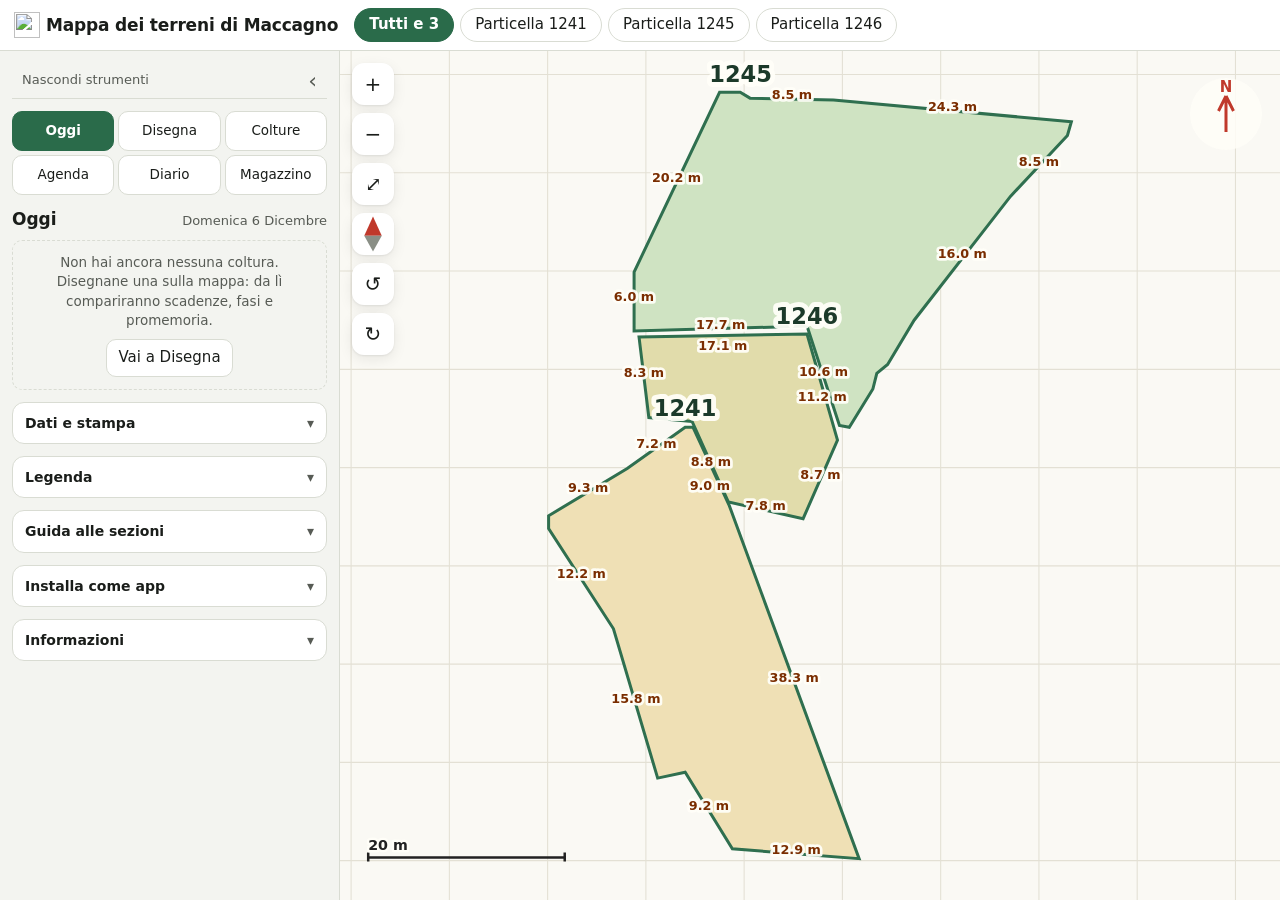
==== commit c7e319e4: "v21: vista ingrandita per tutte le colture, piante e raccolti per pianta" ====
--- a/maccagno-gestionale/index.html
+++ b/maccagno-gestionale/index.html
@@ -1,4 +1,4 @@
-<!doctype html><html lang="it"><head><meta charset="utf-8"><meta name="viewport" content="width=device-width, initial-scale=1, viewport-fit=cover"><title>Mappa dei terreni di Maccagno</title><meta name="theme-color" content="#2f6f4f"><meta name="mobile-web-app-capable" content="yes"><meta name="apple-mobile-web-app-capable" content="yes"><meta name="apple-mobile-web-app-title" content="Mappa Maccagno"><link rel="manifest" href="manifest.webmanifest"><link rel="icon" href="icons/icon-192.png"><link rel="apple-touch-icon" href="icons/apple-touch-icon.png">
+<!doctype html><html lang="it"><head><meta charset="utf-8"><meta name="viewport" content="width=device-width, initial-scale=1, viewport-fit=cover"><title>Mappa dei terreni di Maccagno</title><meta name="theme-color" content="#2f6f4f"><meta name="mobile-web-app-capable" content="yes"><meta name="apple-mobile-web-app-capable" content="yes"><meta name="apple-mobile-web-app-title" content="Mappa Maccagno"><link rel="manifest" href="manifest.webmanifest"><link rel="icon" type="image/svg+xml" href="icons/icon.svg"><link rel="icon" type="image/png" href="icons/icon-192.png"><link rel="apple-touch-icon" href="icons/apple-touch-icon.png">
 <style>
 :root{--bg:#f4f3ee;--fg:#1d1d1b;--mut:#66655d;--card:#fff;--ln:#d7d4c9;--ac:#2f6f4f;box-sizing:border-box;padding-top:env(safe-area-inset-top,0px);padding-bottom:env(safe-area-inset-bottom,0px);color-scheme:light}
 @media(prefers-color-scheme:dark){:root:not([data-theme="light"]){--bg:#161714;--fg:#ecebe4;--mut:#a3a298;--card:#21221e;--ln:#3a3b35;--ac:#6bbf8f;color-scheme:dark}}
@@ -50,28 +50,178 @@
 .lt{border:1px solid var(--ln);border-radius:10px;padding:8px;margin-bottom:8px;font-size:13px}.lt .sf{display:flex;flex-wrap:wrap;gap:4px;margin-top:6px}.lt .sf input{min-width:0}
 .ev2{display:flex;gap:6px;align-items:center;font-size:13.5px;padding:3px 0}.ev2 span{flex:1}.ev2 button{border:0;background:none;padding:0 4px;font-size:16px}.late{color:#c0392b}h4.late{margin:12px 0 4px}
 .badge{font-size:11.5px;border-radius:999px;padding:1px 7px;background:var(--bg);border:1px solid var(--ln)}
-.cr{display:grid;grid-template-columns:1fr 90px 24px;gap:4px;margin-bottom:4px}.cr input{min-width:0;width:100%;box-sizing:border-box}.cr button{border:0;background:none;padding:0;font-size:16px}
+.cr{display:grid;grid-template-columns:1fr 64px 64px 24px;gap:4px;margin-bottom:4px}.cr input{min-width:0;width:100%;box-sizing:border-box}.cr button{border:0;background:none;padding:0;font-size:16px}
 .pr1{display:grid;grid-template-columns:1fr 24px;gap:4px}.pr2{display:grid;grid-template-columns:1fr 1fr 54px 1fr 1.25fr;gap:4px;margin:3px 0 8px}
 .ck input[type=date]{width:118px;font-size:12px;padding:2px 4px}
 .syn{margin-left:auto;font-size:12px;color:var(--mut)}.syn.ok{color:var(--ac)}.syn.err{color:#c0392b}
 #cb{position:absolute;top:8px;left:50%;transform:translateX(-50%);z-index:8;background:var(--card);border:1px solid var(--ln);border-radius:10px;padding:10px 12px;font-size:13px;box-shadow:0 4px 18px rgba(0,0,0,.25);max-width:min(440px,92%)}#cb[hidden]{display:none}#cb button{margin-top:6px}
 @media(max-width:760px){body{overflow:hidden}.body{grid-template-columns:1fr;grid-template-rows:minmax(190px,42dvh) minmax(0,1fr)}#map{order:-1}#sd{border-right:0;border-top:1px solid var(--ln)}#md{position:fixed;inset:0;width:100%;z-index:20;border-left:0;padding-top:max(12px,env(safe-area-inset-top,0px))}header{padding:4px 8px;gap:4px 8px}h1{font-size:14px}#tabs{flex-wrap:nowrap;overflow-x:auto;max-width:100%;padding-bottom:2px}#tabs button,#tabs label{flex:none;white-space:nowrap}#st-tabs button{flex:1 1 18%;font-size:12px;padding:6px 0}#pal{grid-template-columns:repeat(5,1fr)}.syn{margin-left:0;flex-basis:100%}#zc button{width:40px;padding:8px 0}}
 label.f{align-items:stretch}
-</style></head><body><main class="app">
-<header><h1>Mappa dei terreni di Maccagno</h1><div id="tabs" class="bar"></div><button id="inst" hidden>⬇ Installa</button><span id="sy" class="syn"></span></header>
+.lock{display:none;position:fixed;inset:0;z-index:100;background:var(--bg,#f4f3ee);align-items:center;justify-content:center;flex-direction:column;gap:12px;text-align:center;padding:24px;font:16px system-ui,sans-serif;color:var(--fg)}html.locked .lock{display:flex}html.locked .app{visibility:hidden}.lock img{width:96px;height:96px;border-radius:22px}.lock button{font:inherit;padding:10px 18px;border-radius:10px;border:1px solid #2f6f4f;background:#2f6f4f;color:#fff}.lock button:disabled{opacity:.5}#lk-m{min-height:1.4em;font-size:14px;color:#6b6b6b;max-width:320px}
+/* ===== Tema v7: chiaro, ordinato, leggibile su ogni schermo ===== */
+:root{--bg:#f3f4f0;--card:#fff;--fg:#1a1d1a;--mut:#575b55;--ln:#d9dcd3;--ac:#2a6b4a;--acd:#1f5238;--ring:#1a73e8;--r:12px;--sh:0 1px 2px rgba(20,30,20,.08),0 4px 14px rgba(20,30,20,.08)}
+@media(prefers-color-scheme:dark){:root:not([data-theme="light"]){--bg:#141613;--card:#1d201c;--fg:#eceee8;--mut:#b0b4aa;--ln:#363a33;--ac:#6fc496;--acd:#8fd6ae}}
+body{font:15px/1.45 -apple-system,BlinkMacSystemFont,"Segoe UI",Roboto,Inter,system-ui,sans-serif;-webkit-font-smoothing:antialiased;-webkit-text-size-adjust:100%}
+header{padding:8px 14px;gap:8px 16px;box-shadow:0 1px 0 var(--ln)}
+h1{font-size:17px;font-weight:700;letter-spacing:-.01em;display:flex;align-items:center}
+button,select,input[type=text],input[type=date],input[type=number],textarea{border-radius:10px;padding:7px 11px;min-height:38px;box-sizing:border-box}
+button{font-weight:500;background:var(--card);transition:background .12s,border-color .12s,box-shadow .12s}
+button:hover{border-color:var(--ac)}button:active{transform:translateY(1px)}
+button.on,.chip.on{background:var(--ac);border-color:var(--ac);color:#fff;font-weight:600}
+:focus-visible{outline:2px solid var(--ring);outline-offset:2px}
+#tabs button{border-radius:999px;padding:5px 14px;min-height:34px}
+#tabs label{font-size:13px;padding:0 2px}
+#sd{padding:12px;gap:12px;background:var(--bg)}
+#st-tabs button{min-height:40px;font-size:13.5px;border-radius:10px}
+#pal{gap:8px}#pal button{padding:9px 2px;font-size:12.5px;min-height:62px;border-radius:12px;gap:3px}#pal button span{font-size:21px}
+#hint{border-radius:var(--r);padding:10px 12px;font-size:13.5px;line-height:1.45;background:var(--card);box-shadow:var(--sh);border:0}
+.chip{min-height:34px;padding:4px 12px;font-size:13.5px}
+details.sec{background:var(--card);border:1px solid var(--ln);border-radius:var(--r);padding:10px 12px}
+details.sec summary{font-size:14px;list-style:none;display:flex;justify-content:space-between;align-items:center}
+details.sec summary::-webkit-details-marker{display:none}details.sec summary::after{content:"▾";color:var(--mut)}details[open].sec summary::after{content:"▴"}
+.row2{gap:8px 10px;margin-top:8px}.row2 label,.f{font-size:13.5px}label{color:var(--fg)}
+.row2 input[type=checkbox],.ck input{width:18px;height:18px;accent-color:var(--ac);flex:none}
+#zc{left:12px;top:12px;gap:8px}#zc button{width:42px;height:42px;padding:0;font-size:20px;border-radius:12px;box-shadow:var(--sh);border:0;line-height:1}
+#w{background:#fbfaf6}
+#md{width:min(500px,100%);box-shadow:-10px 0 30px rgba(0,0,0,.18)}
+#md h4,h4{font-size:13px;text-transform:uppercase;letter-spacing:.05em;color:var(--mut);margin:18px 0 6px}
+.mh b{font-size:16px}
+#cb,#rp{box-shadow:var(--sh);border-radius:var(--r)}
+.pc{border-radius:12px;padding:10px 12px 10px 24px;box-shadow:var(--sh);border:0;background:var(--card)}.pc>i{top:15px}
+.syn{font-size:13px}
+@media(max-width:760px){
+body{font-size:15.5px}
+.body{grid-template-rows:minmax(220px,46dvh) minmax(0,1fr)}
+header{padding:6px 10px}h1{font-size:15px}
+#sd{padding:10px}
+#st-tabs button{min-height:44px;font-size:12.5px}
+#pal{grid-template-columns:repeat(4,1fr)}
+button,select,input[type=text],input[type=date],input[type=number],textarea{font-size:16px;min-height:44px}
+.ck input[type=date]{font-size:14px}
+#zc button{width:46px;height:46px}
+.row2{grid-template-columns:1fr}
+.row2 label{min-height:34px}
+}
+@media(min-width:1500px){.body{grid-template-columns:380px minmax(0,1fr)}body{font-size:15.5px}}
+.lock{color:var(--fg)}.lock b{color:var(--fg)}#lk-m{color:var(--mut)}.lock button{background:var(--ac);border-color:var(--ac);font-weight:600;min-height:46px}
+/* ===== v8: scheda rapida, badge sync, barra comprimibile ===== */
+.syn{position:absolute;right:12px;bottom:12px;z-index:5;margin:0;width:26px;height:26px;border-radius:50%;display:flex;align-items:center;justify-content:center;font-size:14px;font-weight:700;background:var(--card);box-shadow:var(--sh);color:var(--mut)}
+.syn:empty{display:none}.syn.ok{color:var(--ac)}.syn.err{color:#c0392b}
+#zn{padding:0;display:flex;align-items:center;justify-content:center}
+@media(hover:none){.dk{display:none}}
+#qm{position:absolute;z-index:7;right:12px;top:12px;width:min(340px,calc(100% - 24px));max-height:calc(100% - 24px);overflow:auto;background:var(--card);border:1px solid var(--ln);border-radius:16px;box-shadow:0 8px 30px rgba(0,0,0,.22);padding:14px}
+#qm[hidden]{display:none}
+.qh{display:flex;gap:10px;align-items:flex-start}.qh>i{width:14px;height:14px;border-radius:4px;margin-top:5px;flex:none}.qh>div{flex:1;min-width:0}.qh b{display:block;font-size:17px;line-height:1.25;overflow-wrap:anywhere}.qh small{color:var(--mut);font-size:13px}
+.qh button{border:0;background:none;font-size:18px;min-height:36px;width:36px;padding:0;color:var(--mut)}
+.qf{display:grid;grid-template-columns:1fr 1fr;gap:8px 12px;margin:12px 0}.qf div{display:flex;flex-direction:column}.qf span{font-size:12px;color:var(--mut)}.qf b{font-size:15px}
+.qn{font-size:13.5px;background:var(--bg);border-radius:10px;padding:8px 10px;margin-bottom:10px;display:-webkit-box;-webkit-line-clamp:3;-webkit-box-orient:vertical;overflow:hidden}
+.qb{display:flex;flex-wrap:wrap;gap:8px;margin-top:10px}.qb button{flex:1 1 auto}.qb .pri{background:var(--ac);border-color:var(--ac);color:#fff;font-weight:600;flex-basis:100%}
+@media(max-width:760px){
+header h1,header .syn{display:none}
+header{padding:6px 8px}
+#tabs{width:100%;flex-wrap:nowrap;overflow-x:auto;scrollbar-width:none}#tabs::-webkit-scrollbar{display:none}
+#sdh{display:flex;flex-direction:column;align-items:center;gap:2px;width:100%;min-height:34px;border:0;border-radius:0;background:var(--card);font-size:12.5px;color:var(--mut);padding:6px 0 4px;margin:-10px -0px 0;position:sticky;top:-10px;z-index:3;box-shadow:0 1px 0 var(--ln)}
+#sdh .grip{width:38px;height:4px;border-radius:2px;background:var(--ln)}
+.body.col{grid-template-rows:minmax(0,1fr) auto}
+.body.col #sd>*:not(#sdh){display:none}.body.col #sd{padding:0;overflow:hidden}.body.col #sdh{margin:0;position:static}
+#qm{left:8px;right:8px;top:auto;bottom:8px;width:auto;max-height:62%}
+}
+svg text{pointer-events:none;user-select:none;-webkit-user-select:none}
+.ic svg{width:23px;height:23px;stroke:currentColor;fill:none;stroke-width:1.7;stroke-linecap:round;stroke-linejoin:round;display:block}#pal button span.ic{font-size:0;line-height:0}
+#pal button{color:var(--fg)}#pal button.on{color:#fff}
+.tb{margin:4px 0 10px}.tb-r{display:flex;gap:8px;align-items:center}.tb-r span{font-size:12px;color:var(--mut)}.tb-r select{flex:1;min-width:0}.tb-f{margin-top:8px;padding:10px;border:1px solid var(--ln);border-radius:12px;background:var(--bg)}.tb-f .row{margin-top:10px}.tb-f .pri{background:var(--ac);border-color:var(--ac);color:#fff;font-weight:600}.tf-m{margin-top:6px;color:#c0392b}
+@media(min-width:761px){
+#sdh{display:flex;align-items:center;justify-content:space-between;gap:8px;width:100%;min-height:36px;padding:6px 10px;border:0;border-bottom:1px solid var(--ln);border-radius:0;background:transparent;color:var(--mut);font-size:13px;position:sticky;top:-12px;z-index:3}
+#sdh .grip{display:none}#sdh::after{content:"\2039";font-size:22px;line-height:1}
+.body.col{grid-template-columns:52px minmax(0,1fr)}.body.col #sd{padding:6px}.body.col #sd>*:not(#sdh){display:none}.body.col #sdt{display:none}.body.col #sdh{justify-content:center;border:0;padding:6px 0}.body.col #sdh::after{content:"\203A"}
+}
+.fs{margin-top:12px}.fs b{display:block;font-size:12px;text-transform:uppercase;letter-spacing:.05em;color:var(--mut);margin-bottom:6px}.fs .mut{margin:6px 0 0;font-size:12.5px}
+button.danger{color:#c0392b;border-color:#e0b4ae;background:transparent;width:100%}
+#lg{margin-top:6px;display:flex;flex-direction:column}.lgh{font-size:12px;text-transform:uppercase;letter-spacing:.05em;color:var(--mut);margin:12px 0 4px}.lgi{display:flex;align-items:center;gap:10px;font-size:13.5px;padding:3px 0}.lgi span:not(.lgn){flex:1}.lgi em{font-style:normal;color:var(--mut);font-size:12.5px}.lgi.off{opacity:.55}
+.lgs{width:16px;height:16px;border-radius:4px;flex:none;border:1px solid rgba(0,0,0,.18)}.lgs.z{opacity:.6;border-style:dashed}.lgl{width:28px;height:10px;flex:none}.lgp{width:22px;height:22px;border-radius:50%;flex:none;display:flex;align-items:center;justify-content:center;color:#fff;font:700 10px/1 system-ui,sans-serif}.lgd{width:10px;height:10px;border-radius:50%;background:#d98b00;margin:0 9px;flex:none}.lgn{width:28px;text-align:center;font-weight:700;color:#c0392b}
+
+#dlg{position:fixed;inset:0;z-index:200;background:rgba(15,20,15,.5);display:flex;align-items:center;justify-content:center;padding:16px;animation:dlf .12s ease-out}
+#dlg[hidden]{display:none}
+.dl-c{background:var(--card);color:var(--fg);border:1px solid var(--ln);border-radius:14px;box-shadow:0 16px 48px rgba(0,0,0,.35);width:min(400px,100%);padding:20px;animation:dlp .14s ease-out}
+.dl-t{margin:0 0 6px;font-size:17px;line-height:1.3}
+.dl-p{margin:0;color:var(--mut);font-size:14px;line-height:1.45}
+.dl-b{display:flex;gap:8px;justify-content:flex-end;margin-top:18px}
+.dl-b button{min-height:40px;padding:8px 16px;border-radius:10px;width:auto}
+.dl-ok{background:var(--ac);border-color:var(--ac);color:#fff}
+:root[data-theme="dark"] .dl-ok{color:#0e1a12}
+@media(prefers-color-scheme:dark){:root:not([data-theme="light"]) .dl-ok{color:#0e1a12}}
+.dl-ok.dl-danger{background:#c0392b;border-color:#c0392b;color:#fff}
+.dl-b button:focus-visible{outline:2px solid var(--ring,#1a73e8);outline-offset:2px}
+@media(max-width:520px){#dlg{align-items:flex-end}.dl-b{flex-direction:column-reverse}.dl-b button{width:100%}}
+@keyframes dlf{from{opacity:0}}@keyframes dlp{from{transform:translateY(8px);opacity:0}}
+@media(prefers-reduced-motion:reduce){#dlg,.dl-c{animation:none}}
+#un[hidden],#fin[hidden]{display:none!important}
+
+.gd{display:flex;flex-direction:column;gap:6px}.gd>p{margin:0 0 4px}
+.gd details{border:1px solid var(--ln);border-radius:10px;background:var(--card);padding:0 12px}
+.gd summary{cursor:pointer;font-weight:600;padding:11px 0;min-height:20px;list-style:none;display:flex;justify-content:space-between;align-items:center}
+.gd summary::-webkit-details-marker{display:none}.gd summary::after{content:"\203A";font-size:20px;color:var(--mut);transition:transform .15s}
+.gd details[open] summary::after{transform:rotate(90deg)}
+.gd details[open] summary{border-bottom:1px solid var(--ln);margin-bottom:8px}
+.gd p,.gd li{font-size:13.5px;line-height:1.5;margin:0 0 8px}.gd ul,.gd ol{margin:0 0 8px;padding-left:20px}.gd li{margin-bottom:4px}
+
+.tci{border:1px solid var(--ln);border-radius:10px;padding:8px;margin-bottom:8px;background:var(--bg)}
+.tch{display:flex;gap:6px;align-items:center;margin-bottom:6px}.tch input{flex:1;min-width:0;font-weight:600}.tch button{width:34px;flex:none;padding:4px 0}
+.tci textarea{width:100%;box-sizing:border-box;resize:none;overflow:hidden}
+@media(display-mode:standalone){#insec{display:none}}
+#insec[hidden]{display:none}
+
+.tch2{display:flex;align-items:center;justify-content:space-between;margin-top:14px}.tch2 h4{margin:0}
+.tch2 .lnk{background:transparent;border:0;color:var(--ac);font-weight:600;padding:4px 6px;width:auto}
+.tcv{border:1px solid var(--ln);border-radius:10px;background:var(--bg);padding:2px 10px;margin-top:6px}
+.tcr{display:grid;grid-template-columns:88px 1fr;gap:8px;padding:7px 0;font-size:13px;line-height:1.35;border-bottom:1px solid var(--ln)}.tcr:last-child{border-bottom:0}
+.tcr b{font-size:11.5px;text-transform:uppercase;letter-spacing:.04em;color:var(--mut);padding-top:1px}
+@media(max-width:380px){.tcr{grid-template-columns:76px 1fr}}
+
+.ptabs{display:flex;gap:4px;margin:10px 0 4px;padding:3px;border:1px solid var(--ln);border-radius:10px;background:var(--bg)}
+.ptabs button{flex:1;border:0;background:transparent;border-radius:8px;padding:8px 4px;font-size:13px;font-weight:600;color:var(--mut)}
+.ptabs button.on{background:var(--card);color:var(--fg);box-shadow:0 1px 3px rgba(0,0,0,.18)}
+#ip[data-tab="data"] .pw:not([data-t="data"]),#ip[data-tab="tech"] .pw:not([data-t="tech"]),#ip[data-tab="ck"] .pw:not([data-t="ck"]),#ip[data-tab="tr"] .pw:not([data-t="tr"]),#ip[data-tab="pl"] .pw:not([data-t="pl"]){display:none}.plr{display:flex;flex-wrap:wrap;gap:6px;align-items:center;padding:7px 0;border-bottom:1px solid var(--ln)}.plr i{width:12px;height:12px;border-radius:3px;flex:none}.plr b{flex:1;min-width:90px}.plr button{width:auto}
+.qb2{display:flex;gap:6px;margin-top:8px}.qb2 button{flex:1;padding-left:4px;padding-right:4px;font-size:13px}
+@media(max-width:760px){#qm{max-height:94%;padding:10px 12px}.qf{gap:4px 12px;margin:8px 0}.qf b{font-size:14px}.qb{margin-top:6px}.qb2{margin-top:6px}#qm .tb{margin:2px 0 6px}}
+
+.og-h{display:flex;justify-content:space-between;align-items:baseline;gap:8px;margin-bottom:4px}.og-h b{font-size:17px}.og-h span{color:var(--mut);font-size:13px;text-transform:capitalize}
+.og-a{display:flex;gap:6px;margin-top:12px}.og-a button{flex:1;font-size:13px;padding-left:4px;padding-right:4px}
+#og h4.late,.ev2.late{color:#c0392b}
+.emp{border:1px dashed var(--ln);border-radius:10px;padding:12px;text-align:center;margin-top:8px}.emp p{margin:0 0 8px;color:var(--mut);font-size:13.5px;line-height:1.45}.emp p:last-child{margin:0}.emp button{width:auto}
+.warn{margin:8px 0;padding:8px 10px;border-radius:10px;background:rgba(224,160,48,.16);border:1px solid rgba(224,160,48,.55);font-size:13px;line-height:1.4}
+.ssel{margin-bottom:6px}.ssel label{display:flex;align-items:center;gap:8px;font-size:13px;color:var(--mut)}
+.cmp{overflow-x:auto}.cmp table,.trt{width:100%;border-collapse:collapse;font-size:12.5px}.cmp th,.cmp td,.trt th,.trt td{padding:5px 6px;border-bottom:1px solid var(--ln);text-align:left;vertical-align:top}.cmp th,.trt th{font-size:11.5px;color:var(--mut);font-weight:600}.cmp small{color:var(--mut)}
+.trt{margin:6px 0 10px}
+.tr-add{border:1px solid var(--ln);border-radius:10px;padding:8px;margin:8px 0;background:var(--bg);display:flex;flex-direction:column;gap:6px}
+.trk{border:1px solid var(--ln);border-radius:10px;margin-top:6px;background:var(--bg)}.trk summary{cursor:pointer;list-style:none;display:flex;gap:6px;align-items:center;padding:9px 10px;flex-wrap:wrap}.trk summary::-webkit-details-marker{display:none}.trk summary em{margin-left:auto;font-style:normal;color:var(--mut);font-size:12.5px}
+.trb{padding:0 10px 10px;display:flex;flex-direction:column;gap:6px}
+.tbd{font-size:11.5px;border-radius:999px;padding:1px 8px;border:1px solid var(--ln);background:var(--card)}.tbd.ok{color:var(--ac);border-color:var(--ac)}.tbd.rest{color:#b7791f;border-color:#d7a64a}
+@media(max-width:760px){#st-tabs{display:grid;grid-template-columns:repeat(3,1fr)}#st-tabs button{flex:none}#qm .qh small{display:block}}
+.qh small{display:block;white-space:nowrap;overflow:hidden;text-overflow:ellipsis;font-size:11.5px;color:var(--mut)}
+.qb2{flex-wrap:wrap}.qb2 button{flex:1 1 28%}
+
+#snm{position:fixed;inset:0;z-index:150;background:rgba(15,20,15,.5);display:flex;align-items:center;justify-content:center;padding:16px}#snm[hidden]{display:none}
+#snm .dl-c{width:min(460px,100%)}#snl{max-height:46vh;overflow:auto;margin-top:10px}
+.snr{display:flex;gap:6px;align-items:center;padding:8px 0;border-bottom:1px solid var(--ln)}.snr>div{flex:1;min-width:0}.snr b{display:block;font-size:13.5px}.snr small{display:block;color:var(--mut);font-size:12px}.snr button{flex:none;width:auto;padding:6px 10px}
+#plc{position:absolute;top:8px;left:56px;right:8px;z-index:9;background:var(--card);border:1px solid var(--ln);border-radius:12px;padding:8px 10px;font-size:13px;box-shadow:0 4px 18px rgba(0,0,0,.25);display:flex;gap:6px;align-items:center;flex-wrap:wrap}#plc[hidden]{display:none}#plc span{flex:1 1 160px}#plc button{width:auto;padding:5px 10px}
+.ck1{display:flex;align-items:center;gap:8px;font-size:13px}
+.tbd.pos{color:var(--ac);border-color:var(--ac)}
+</style></head><body><div class="lock" id="lock"><img src="icons/icon.svg" alt=""><b style="font-size:20px">Mappa dei terreni di Maccagno</b><button id="lk-b" disabled>Accedi con Google</button><div id="lk-m">Verifica accesso…</div><small style="color:#999">v18</small></div><main class="app">
+<header><h1><img src="icons/icon.svg" alt="" width="26" height="26" style="vertical-align:-6px;margin-right:6px">Mappa dei terreni di Maccagno</h1><div id="tabs" class="bar"></div></header>
 <div class="body">
-<aside id="sd">
-<nav id="st-tabs"><button data-s="draw" class="on">✏️ Disegna</button><button data-s="prod">🌱 Produzioni</button><button data-s="ag">📅 Agenda</button><button data-s="di">⏱ Diario</button><button data-s="st">📦 Magazzino</button></nav>
-<div class="pane" id="p-draw">
+<aside id="sd"><button id="sdh" aria-expanded="true"><span class="grip"></span><span id="sdt">Nascondi strumenti</span></button>
+<nav id="st-tabs"><button data-s="oggi" class="on">Oggi</button><button data-s="draw">Disegna</button><button data-s="prod">Colture</button><button data-s="ag">Agenda</button><button data-s="di">Diario</button><button data-s="st">Magazzino</button></nav>
+<div class="pane" id="p-oggi"><div id="og"></div></div>
+<div class="pane" id="p-draw" hidden>
 <div id="pal"></div><div id="hint"></div><div id="kinds"></div>
 <input type="text" id="lab" placeholder="Etichetta (facoltativa)">
-<div class="row"><button id="fin" hidden>✓ Fine disegno</button><button id="un">↶ Annulla</button><button id="fn">Recinta perimetro</button></div><div id="st"></div>
+<div class="row"><button id="fin" hidden>Fine disegno</button><button id="un">Annulla</button></div><div id="st"></div>
 <select id="tool" hidden><option value="info">Seleziona / note</option><option value="pan">Sposta mappa</option><option value="crop">Coltura (area)</option><option value="rect">Rettangolo</option><option value="zone">Zona</option><option value="line">Linea</option><option value="slope">Pendenza</option><option value="pt">Punto</option><option value="note">Nota</option><option value="meas">Misura</option><option value="edit">Modifica etichetta</option><option value="del">Gomma</option></select><select id="kind" hidden></select>
 <div id="mg" hidden><b>Gestisci voci</b> <select id="mc"><option value="crop">Colture</option><option value="zone">Zone</option><option value="line">Linee</option><option value="pt">Punti</option></select>
-<div class="bar" style="margin-top:6px"><input type="text" id="mn" placeholder="Nome della nuova voce"><input type="color" id="mcol" value="#d9534f" title="Colore"><select id="mls"><option value="">continua</option><option value="1.2 .7">tratteggiata</option><option value=".5 .8">punteggiata</option></select><input type="text" id="mem" size="3" maxlength="4" value="📍" title="Simbolo (emoji)" style="flex:0 0 50px"><button id="ma">Aggiungi</button></div>
+<div class="bar" style="margin-top:6px"><input type="text" id="mn" placeholder="Nome della nuova voce"><input type="color" id="mcol" value="#d9534f" title="Colore"><select id="mls"><option value="">continua</option><option value="1.2 .7">tratteggiata</option><option value=".5 .8">punteggiata</option></select><input type="text" id="mem" size="3" maxlength="4" value="" placeholder="Sigla" title="Sigla del punto (2–3 lettere)" style="flex:0 0 50px"><button id="ma">Aggiungi</button></div>
 <div id="ml"></div></div>
-<div class="row2"><label><input type="checkbox" id="gr" checked><span id="gl">Griglia</span></label><label><input type="checkbox" id="cx">Particelle vicine</label><label><input type="checkbox" id="sn" checked>Aggancio</label><label><input type="checkbox" id="ct">Dati catastali</label><label><input type="checkbox" id="dt">Date sulla mappa</label><label><input type="checkbox" id="dm" checked>Quote lati (m)</label></div>
-<button id="mgb">Gestisci voci (colture, zone, punti…)</button>
+<details class="sec" open><summary>Vista mappa</summary><div class="row2"><label><input type="checkbox" id="gr" checked><span id="gl">Griglia</span></label><label><input type="checkbox" id="cx">Particelle vicine</label><label><input type="checkbox" id="sn" checked>Aggancio</label><label><input type="checkbox" id="ct">Dati catastali</label><label><input type="checkbox" id="dt">Date sulla mappa</label><label><input type="checkbox" id="dm" checked>Quote lati (m)</label><label><input type="checkbox" id="pn" checked>Numeri particelle</label></div><div class="mut" style="margin-top:10px">Livelli</div><div id="lay" class="row2"></div><div class="mut" style="margin-top:10px">Orientamento e nord</div><div class="row" style="margin-top:4px;align-items:center"><label style="gap:8px">Correzione dati (°) <input type="number" id="tilt" step="0.5" style="width:84px"></label><button id="nn">Allinea al nord</button></div><p class="mut" style="margin:6px 0 0">La freccia N indica il nord vero solo se la mappa catastale tracciata ha il nord in alto, cosa non verificata. Controlla con la vista satellitare: se i terreni risultano ruotati, inserisci i gradi (positivi = in senso orario) per correggerli. Con due dita puoi ruotare la vista, il tasto bussola la riporta con il nord in alto.</p></details>
 </div>
 <div class="pane" id="p-prod" hidden><div id="prl"></div></div>
 <div class="pane" id="p-ag" hidden><div class="row" style="justify-content:space-between;align-items:center"><button id="a-p">◀</button><b id="a-t"></b><button id="a-n">▶</button></div><div id="a-l"></div><button id="a-i">Scarica calendario (.ics)</button></div>
@@ -79,32 +229,88 @@
 <div class="pane" id="p-st" hidden><div class="f" style="margin-top:0"><b>Nuovo lotto</b><select id="l-c"></select><input type="text" id="l-p" list="prods" placeholder="Prodotto (es. zafferano, shiitake secchi)"><div class="row"><input type="number" id="l-q" step="any" min="0" placeholder="Quantità" style="flex:1;min-width:70px"><select id="l-u" style="width:auto"><option>kg</option><option>g</option><option>vasetti</option><option>pezzi</option></select><select id="l-f" style="width:auto"><option>fresco</option><option selected>essiccato</option><option>trasformato</option></select></div><div class="row"><label>Prodotto il <input type="date" id="l-d" style="width:128px"></label><label>Scadenza <input type="date" id="l-x" style="width:128px"></label></div><input type="text" id="l-k" placeholder="Codice lotto (se vuoto: automatico)"><button id="l-b">Registra lotto</button></div><div id="l-l"></div></div>
 
 
-<details class="sec"><summary>File e stampa</summary><div class="row" style="margin-top:6px"><button id="ex">Scarica JSON</button><button id="sh">Condividi copia</button><button id="fl-c">Crea file di sincronizzazione</button><button id="fl-o">Apri file di sincronizzazione</button><button id="fl-x" hidden>Scollega file</button><button id="fb-b" hidden>☁️ Sincronizza con Firebase</button><button id="imb">Carica JSON</button><input type="file" id="im" accept=".json,application/json" hidden><button id="sv">Scarica SVG</button><button id="pr">Stampa vista</button><button id="pa2">Stampa tutte</button><button id="sm">Riepilogo misure</button><button id="cl">Cancella tutto</button></div></details>
-<details class="sec"><summary>Legenda</summary><div id="lg" style="margin-top:6px"></div></details>
-<details class="sec"><summary>Installa come app</summary><p>Android (Chrome): menu ⋮ › Installa app. iPhone/iPad (Safari): Condividi › Aggiungi a schermata Home. Computer (Chrome o Edge): icona di installazione nella barra degli indirizzi. Serve aprire la pagina da un indirizzo https (hosting statico), non dal file locale.</p></details>
-<details class="sec"><summary>Informazioni</summary><p>Particelle 1245, 1241 e 1246 (foglio 9), tracciate dalla mappa catastale: i confini sono indicativi, verificali con un rilievo GPS. Per spostare la mappa mentre disegni: con due dita zoomi e sposti la mappa (anche mentre disegni); sul computer tieni premuto Maiusc e trascina. I dati restano nel browser di questo dispositivo e non vengono inviati a nessun server. Per usare più computer puoi collegare un file di sincronizzazione in una tua cartella (Dropbox, iCloud Drive, OneDrive…) da Chrome o Edge; altrove usa “Scarica JSON” e “Carica JSON”.</p></details>
+<details class="sec"><summary>Dati e stampa</summary>
+<div class="fs"><b>Dati</b><div class="row"><button id="ex">Scarica backup</button><button id="imb">Importa da file</button><button id="snb">Punti di ripristino</button><input type="file" id="im" accept=".json,application/json" hidden></div><p class="mut">Con l’accesso attivo i dati si sincronizzano da soli. «Punti di ripristino» elenca le copie automatiche di questo dispositivo; «Scarica backup» crea un file da conservare.</p></div>
+<div class="fs"><b>Stampa</b><div class="row"><button id="pr">Stampa vista</button><button id="pa2">Stampa tutte le mappe</button></div></div>
+<div class="fs"><b>Account</b><div class="row"><button id="fb-b" hidden>Esci</button></div></div>
+<div class="fs"><button id="cl" class="danger">Cancella tutti i dati</button></div>
+<div hidden><button id="sh"></button><button id="fl-c"></button><button id="fl-o"></button><button id="fl-x" hidden></button><button id="sv"></button><button id="sm"></button></div></details>
+<details class="sec"><summary>Legenda</summary><div id="lg"></div></details>
+<details class="sec" id="gdsec"><summary>Guida alle sezioni</summary><div class="gd">
+<p class="mut">Come usare le sezioni dell'app. Tutto parte dalla mappa: le sezioni leggono le colture che disegni e le riassumono.</p>
+<details open><summary>Oggi</summary><p>È la schermata di apertura: cosa è in ritardo, cosa scade nei prossimi 14 giorni, le colture in corso, i tronchi pronti, i lotti in scadenza e le colture ancora da pianificare. Spunta le attività direttamente da qui; tocca una riga per aprire la coltura.</p></details>
+<details><summary>Come si lavora, in breve</summary><ol>
+<li><b>Disegna</b> una coltura sulla mappa (strumento Coltura o Rettangolo).</li>
+<li>Toccala per aprire la scheda rapida, poi <b>Dettagli e modifica</b> per compilare date, checklist, costi, ore e raccolti.</li>
+<li>Durante la stagione registra lavori nel <b>Diario</b> e i prodotti finiti nel <b>Magazzino</b>.</li>
+<li>Controlla l'andamento in <b>Colture</b> e le scadenze in <b>Agenda</b>.</li></ol></details>
+<details><summary>Disegna</summary><p>Qui costruisci la mappa: colture, zone, linee, punti, pendenze, note e misure. Ogni elemento ha un tipo che puoi cambiare, creare o eliminare dalla sua scheda. Dopo ogni inserimento si torna alla selezione, così muoverti sulla mappa non aggiunge elementi per sbaglio. «Annulla» compare solo quando c'è qualcosa da annullare.</p></details>
+<details><summary>Colture</summary><p>È il quadro generale, calcolato da solo a partire dalle colture disegnate: non si compila qui.</p><ul>
+<li><b>Riepilogo:</b> numero di produzioni e loro stato, ore totali, quantità raccolte (fresco ed essiccato), costi, ricavo previsto, incassato e margine previsto.</li>
+<li><b>Prossime scadenze:</b> le prossime semine e inizi raccolta.</li>
+<li><b>Per particella:</b> una scheda per coltura con stato, superficie, date, ore, rese e avanzamento della checklist. Toccala per aprire la scheda completa.</li>
+<li><b>Stagione:</b> ogni coltura appartiene a una stagione (anno). Il selettore in alto filtra l’elenco e attenua sulla mappa le colture di altri anni; con più stagioni compare il confronto per coltura. Per peperoncini, aglio e fiori l’app avvisa se nello stesso punto c’era la stessa coltura l’anno prima.</li><li><b>Superficie per coltura</b> e pulsante per scaricare tutto in CSV.</li></ul>
+<p>Lo stato dipende dalle date: <i>Da pianificare</i> (nessuna data), <i>Programmata</i> (prima della semina), <i>In crescita</i>, <i>In raccolta</i> (dentro il periodo di raccolta), <i>Raccolta conclusa</i>.</p></details>
+<details><summary>Agenda</summary><p>Il calendario delle scadenze, mese per mese, con le frecce per spostarti. Si alimenta dalla scheda di ogni coltura (calendario e checklist con scadenza), non ha dati propri.</p><ul>
+<li><b>In ritardo:</b> attività della checklist con scadenza passata e non spuntate.</li>
+<li><b>Periodi di raccolto</b> e <b>Scadenze del mese.</b></li>
+<li>Spunta una voce per segnarla come fatta; toccala per aprire la coltura.</li>
+<li>Le attività senza scadenza vengono contate in fondo: aggiungi la data dalla scheda della coltura.</li>
+<li><b>Scarica calendario (.ics)</b> esporta le scadenze verso Google Calendar, Apple Calendar o Outlook.</li></ul></details>
+<details><summary>Diario</summary><p>Il registro del lavoro svolto. Scegli la coltura (o «Generale»), la data, le ore e l'attività (Semina, Irrigazione, Raccolta…), con note facoltative, poi <b>Aggiungi al diario</b>.</p><ul>
+<li>In alto vedi il totale delle registrazioni e delle ore, con un grafico delle ore per coltura.</li>
+<li>L'elenco mostra le ultime 40 voci; con × elimini una registrazione.</li>
+<li>Le ore del diario confluiscono nei totali di Colture. «Altre ore (stima)» nella scheda coltura serve per ore non registrate qui.</li>
+<li>Puoi scaricare il diario in CSV.</li></ul></details>
+<details><summary>Vista ingrandita e piante</summary><p>Ogni coltura ha una <b>vista ingrandita</b> («Ingrandisci» nella scheda rapida): si apre solo quell’area, grande. Nella scheda <b>Piante</b> aggiungi cosa c’è dentro (es. rosmarino ×3, camomilla ×5) e lo posizioni toccando il punto esatto. Il raccolto si registra su ogni pianta (non sull’area) e confluisce nella resa per zona. Puoi inserire anche piante di colture diverse, per esempio erbe aromatiche o frutti di bosco tra i tronchi dei funghi: nella mappa generale l’area mostra a strisce i colori delle altre colture presenti, con l’elenco sotto il nome.</p></details><details><summary>Tronchi (colture di funghi)</summary><p>Nella scheda completa di una coltura «Funghi» c’è la scheda <b>Tronchi</b>: aggiungi i tronchi inoculati (specie, quantità, data) e ricevi numeri progressivi T1, T2… Per ogni tronco registri i raccolti in grammi: finiscono anche nei raccolti della coltura. L’app indica se è in incubazione, in riposo (8 settimane dopo un raccolto) o pronto, e mostra la resa per tronco di ogni specie. Con «Posiziona sulla mappa» tocchi il punto esatto di ogni tronco: disegna l’area dei funghi come coltura, poi «Vista ingrandita»: si apre solo quell’area, dove tocchi il punto esatto di ogni tronco (pallino colorato per specie con il suo numero). Nella mappa generale i tronchi non compaiono. La «Resa per zona» (in Produzioni, per tutte le colture) confronta le aree che hai disegnato (Ombra, Sole pieno…) per capire dove i funghi rendono di più.</p></details>
+<details><summary>Magazzino</summary><p>Il prodotto finito, per lotto. Un lotto è una quantità di un prodotto ottenuta da una coltura: scegli coltura, prodotto, quantità e unità (kg, g, vasetti, pezzi), stato (fresco, essiccato, trasformato), data di produzione ed eventuale scadenza. Il codice lotto è automatico se lo lasci vuoto.</p><ul>
+<li><b>Giacenza:</b> quanto resta del lotto dopo le vendite.</li>
+<li><b>Vendite:</b> per ogni lotto registra data, quantità, prezzo unitario e cliente; l'app calcola l'incassato.</li>
+<li>I lotti in scadenza entro 60 giorni sono segnalati; quelli scaduti hanno l'etichetta «scaduto».</li></ul></details>
+<details><summary>Scheda completa di una coltura</summary><p>Dalla scheda rapida apri «Scheda tecnica» (promemoria agronomico), «Checklist» (lavori da fare) o «Dettagli e modifica» (dati). Nella scheda completa le tre parti sono schede separate. In «Dati» inserisci i dati che le sezioni usano: <b>Scheda tecnica</b> (informazioni agronomiche precompilate dal tipo di coltura, che puoi modificare, aggiungere o eliminare), <b>Calendario</b> (semina e periodo di raccolta), <b>Checklist</b> con scadenze, <b>Costi</b> previsti e reali, <b>Lavoro</b>, <b>Prodotti, rese e prezzi</b> (per il ricavo previsto), <b>Raccolti e lavorazione</b> (dati reali), irrigazione, manutenzione e note tecniche. Tutto è modificabile ed eliminabile.</p></details>
+<details><summary>Dati e sicurezza</summary><p>I dati restano sul dispositivo e, se hai attivato l'accesso, si sincronizzano con il tuo database personale: puoi entrare solo con il tuo account. Da «Dati e stampa» trovi «Punti di ripristino»: copie automatiche (una al mese e prima di cancellazioni, importazioni o sincronizzazioni) da cui puoi ripristinare i dati; sono salvate su questo dispositivo. Inoltre esporti un backup, importi un file o stampi la mappa. Il segno di spunta sulla mappa indica che il salvataggio è completato.</p></details>
+</div></details>
+<details class="sec" id="insec"><summary>Installa come app</summary><button id="inst" hidden style="margin-top:8px">Installa l’app</button><p>Android (Chrome): menu ⋮ › Installa app. iPhone/iPad (Safari): Condividi › Aggiungi a schermata Home. Computer (Chrome o Edge): icona di installazione nella barra degli indirizzi. Serve aprire la pagina da un indirizzo https (hosting statico), non dal file locale.</p></details>
+<details class="sec"><summary>Informazioni</summary><p>Particelle 1245, 1241 e 1246 (foglio 9), tracciate dalla mappa catastale: i confini sono indicativi, verificali con un rilievo GPS. Muovi la mappa trascinando; con due dita la zoomi e la ruoti (il tasto bussola rimette il nord in alto). Sul computer: rotella per lo zoom, Alt+rotella o i tasti ↺ ↻ per ruotare. I dati restano nel browser di questo dispositivo e non vengono inviati a nessun server. Per usare più computer puoi collegare un file di sincronizzazione in una tua cartella (Dropbox, iCloud Drive, OneDrive…) da Chrome o Edge; altrove usa “Scarica JSON” e “Carica JSON”.</p></details>
 
 <datalist id="act"><option value="Preparazione terreno"><option value="Semina"><option value="Trapianto"><option value="Irrigazione"><option value="Diserbo"><option value="Concimazione"><option value="Potatura"><option value="Raccolta"><option value="Essiccazione"><option value="Confezionamento"><option value="Manutenzione"><option value="Recinzione"></datalist><datalist id="prods"></datalist>
 </aside>
-<section id="map"><div id="w"><svg id="m" xmlns="http://www.w3.org/2000/svg"></svg></div><div id="zc"><button id="zi">+</button><button id="zo">−</button><button id="zr" title="Reimposta vista">⤢</button></div><div id="cb" hidden></div><div id="rp"></div><div id="md" hidden><div id="ip"></div></div></section>
+<div id="dlg" role="alertdialog" aria-modal="true" aria-labelledby="dl-t" hidden><div class="dl-c"><h3 class="dl-t" id="dl-t"></h3><p class="dl-p"></p><div class="dl-b"><button class="dl-no" type="button">Annulla</button><button class="dl-ok" type="button">Conferma</button></div></div></div>
+<div id="snm" hidden role="dialog" aria-modal="true" aria-labelledby="sn-t"><div class="dl-c"><h3 class="dl-t" id="sn-t">Punti di ripristino</h3><p class="dl-p">Copie dei dati salvate su questo dispositivo. Per tenerne una al sicuro usa «Scarica backup».</p><div id="snl"></div><div class="dl-b"><button id="sn-n" type="button">Crea ora</button><button id="sn-x" class="dl-ok" type="button">Chiudi</button></div></div></div>
+<section id="map"><div id="w"><svg id="m" xmlns="http://www.w3.org/2000/svg"></svg></div><div id="zc"><button id="zi">+</button><button id="zo">−</button><button id="zr" title="Reimposta vista">⤢</button><button id="zn" title="Allinea al nord" aria-label="Allinea al nord"><svg viewBox="0 0 24 24" width="24" height="24"><g id="zna" style="transform-origin:12px 12px"><path d="M12 2l5 11H7z" fill="#c0392b"/><path d="M12 22l-5-9h10z" fill="#8a8f86"/></g></svg></button><button id="rl" class="dk" title="Ruota a sinistra (Alt+rotella)">↺</button><button id="rr" class="dk" title="Ruota a destra">↻</button></div><div id="plc" hidden></div><div id="cb" hidden></div><div id="rp"></div><div id="md" hidden><div id="ip"></div></div><div id="qm" hidden></div><span id="sy" class="syn" title=""></span></section>
 </div></main><div id="pa"></div>
 <script src="firebase-config.js"></script>
+<script>if(window.FIREBASE_CONFIG&&FIREBASE_CONFIG.projectId)document.documentElement.classList.add("locked")</script>
 <script>
 const G={"P":{"1245":{"p":[[83.6,105.4],[59.1,107.6],[50.5,107.8],[49.5,108.4],[47.3,108.4],[38.5,89.9],[38.5,83.8],[56.4,84.3],[59.7,74.1],[60.7,73.9],[63.1,77.8],[63.5,79.4],[64.7,80.4],[67.4,84.9],[77.3,97.7],[83.2,104.0]],"a":820,"q":"prato"},"1246":{"p":[[38.7,83.8],[39.8,75.1],[44.4,74.7],[48.3,66.0],[56.4,64.3],[60.1,72.7],[56.8,84.1]],"a":260,"q":"seminativo arborato"},"1241":{"p":[[44.0,74.3],[38.1,70.0],[30.0,65.2],[30.0,63.9],[36.7,53.6],[41.2,38.3],[44.0,38.9],[48.9,31.0],[61.9,30.0],[48.5,66.2],[44.8,74.3]],"a":650,"q":"seminativo"}},"C":[{"p":[[93.6,141.2],[76.9,138.7],[77.8,132.8],[80.8,122.7],[86.3,109.9],[88.5,109.9],[94.6,136.9],[94.8,139.7]]},{"p":[[77.3,125.3],[62.7,123.1],[57.2,123.3],[59.1,116.2],[56.8,110.7],[56.6,109.0],[70.6,108.2],[81.4,113.1],[81.6,114.1]]},{"p":[[57.0,123.5],[42.2,124.3],[42.4,121.0],[42.0,120.8],[41.8,117.2],[41.4,116.8],[15.2,118.6],[17.2,102.3],[18.8,101.9],[18.8,100.5],[17.6,100.3],[18.2,94.8],[19.2,94.8],[23.9,98.9],[24.7,98.7],[39.1,71.2],[40.6,71.5],[43.4,73.5],[43.8,74.7],[40.2,74.9],[39.8,75.3],[38.5,84.1],[38.7,90.1],[47.3,108.2],[49.9,108.6],[51.3,108.0],[56.2,107.8],[56.0,109.0],[57.0,110.5],[59.1,115.8]]},{"p":[[12.3,118.8],[11.7,105.0],[14.8,103.8],[14.8,100.7],[16.8,101.1],[17.2,103.4],[15.2,118.6]]},{"p":[[84.5,105.6],[84.3,107.6],[81.8,113.1],[79.8,112.7],[70.4,108.2],[56.4,109.0],[56.4,108.0],[57.0,107.6],[82.2,105.4]]},{"p":[[12.7,104.2],[12.1,103.8],[12.1,102.9],[12.7,102.7],[12.7,98.7],[11.5,98.5],[11.3,88.7],[12.5,88.3],[13.9,88.7],[14.6,88.1],[16.0,88.7],[16.8,87.9],[16.2,87.5],[16.0,86.5],[15.4,86.9],[12.7,86.7],[12.3,85.3],[10.9,85.3],[10.3,62.9],[11.5,62.9],[26.3,69.6],[29.0,65.6],[30.2,65.2],[38.9,70.4],[39.1,71.7],[24.7,98.9],[23.5,98.9],[18.4,94.6],[17.4,100.3],[15.0,100.3],[13.7,102.1],[13.9,102.9],[14.8,102.9],[14.8,104.0]]},{"p":[[8.7,99.5],[8.5,98.5],[6.4,98.5],[6.8,85.7],[5.4,84.3],[4.0,84.1],[2.6,81.2],[2.2,79.2],[5.8,66.4],[9.5,62.9],[10.3,62.9],[10.9,85.3],[10.1,85.5],[9.9,87.5],[11.3,87.7],[11.3,98.3],[10.5,98.3],[10.1,99.7]]},{"p":[[67.4,82.2],[61.5,73.7],[57.8,64.3],[62.3,63.1],[68.6,47.3],[82.0,31.8],[95.4,33.9],[107.6,33.9],[104.2,45.4],[101.5,46.1],[89.1,73.1],[87.5,73.1],[74.1,69.2],[68.2,82.2]],"n":"1243"},{"p":[[6.8,65.0],[8.7,59.3],[17.4,45.8],[38.7,46.5],[38.7,47.7],[36.3,54.8],[26.7,69.4],[25.5,69.4],[10.3,62.5],[8.1,64.7]],"n":"1240"},{"p":[[48.9,65.8],[50.3,60.5],[62.1,30.0],[67.2,30.0],[81.6,31.8],[81.6,32.8],[68.0,48.5],[62.1,63.5]],"n":"1360"},{"p":[[48.3,32.0],[44.4,38.7],[41.2,38.3],[38.9,46.5],[17.6,45.6],[16.4,28.8],[23.3,30.2],[30.6,30.8],[35.7,31.8],[40.0,32.0],[48.3,31.2]],"n":"1568"}]},P=G.P,C=G.C;
-let CROPS={Zafferano:"#8e5ab5",Peperoncini:"#d9534f","Erbe aromatiche":"#6fae55",Aglio:"#e0b93a","Frutti di bosco":"#c2527f",Fiori:"#f0a04b","Pepe del Sichuan":"#b5651d",Aronia:"#4b2e6f","Api e miele":"#e0a030",Castagne:"#8a5a3c",Wasabi:"#3aa57a",Ortica:"#5f8f3a",Funghi:"#8b6b4a",Bosco:"#2f6b3a",Prato:"#a8c97a",Altro:"#8a8a8a"};
+let CROPS={Zafferano:"#8e5ab5",Peperoncini:"#d9534f","Erbe aromatiche":"#6fae55",Aglio:"#e0b93a","Frutti di bosco":"#c2527f",Fiori:"#f0a04b","Pepe del Sichuan":"#b5651d",Spezie:"#c4622d",Aronia:"#4b2e6f","Api e miele":"#e0a030",Castagne:"#8a5a3c",Ortica:"#5f8f3a",Funghi:"#8b6b4a",Bosco:"#2f6b3a",Prato:"#a8c97a",Altro:"#8a8a8a"};
 let LINES={Acqua:["#2b7bd6",""],"Tubo acqua":["#6aa9e8","1.4 .8"],Recinzione:["#333","1.2 .7"],Sentiero:["#a0763c",".5 .8"],Muretto:["#777",""],Scolo:["#3b8ea5","2 1"],"Linea elettrica":["#c0392b","3 1 .5 1"],"Confine bosco":["#2f6b3a","1 1"]};
-const PG={Acqua:{Sorgente:"💧",Rubinetto:"🚰",Serbatoio:"🛢️",Pozzetto:"⚫"},Strutture:{Capanno:"🛖",Accesso:"🚪",Cancello:"🚧",Contatore:"⚡",Deposito:"📦"},Piante:{Albero:"🌳","Castagno da frutto":"🌰",Ceppaia:"🪓",Sambuco:"🌼"},Fauna:{"Passaggio cinghiali":"🐗","Passaggio caprioli":"🦌",Fototrappola:"📷",Arnia:"🐝"},Rilievi:{"Campione suolo":"🧪",Quota:"📍",Foto:"📸",Tronchi:"🍄"}};
-let PTS=Object.assign({},...Object.values(PG));
+const PG={Acqua:{Sorgente:"So",Rubinetto:"Ru",Serbatoio:"Se",Pozzetto:"Po"},Strutture:{Capanno:"Ca",Accesso:"Ac",Cancello:"Cn",Contatore:"Ct",Deposito:"De"},Piante:{Albero:"Al","Castagno da frutto":"Cs",Ceppaia:"Cp",Sambuco:"Sa"},Fauna:{"Passaggio cinghiali":"Ci","Passaggio caprioli":"Pr",Fototrappola:"Ft",Arnia:"Ar"},Rilievi:{"Campione suolo":"Cm",Quota:"Q",Foto:"Fo",Tronchi:"Tr"}};
+let PTS=Object.assign({},...Object.values(PG));const PGC={Acqua:"#2b7bd6",Strutture:"#7a6a58",Piante:"#3f8a4a",Fauna:"#b8862b",Rilievi:"#7b5ea7"},PCOL={};for(const g in PG)for(const n in PG[g])PCOL[n]=PGC[g];const ptcol=k=>PCOL[k]||"#5d6b7a";
 let ZONES={"Sole pieno":"#f2c94c","Mezz’ombra":"#8fbf7a",Ombra:"#5c7a8c","Ristagno idrico":"#4fa3d9","Rovi e infestanti":"#7a5b3a",Pietraia:"#999","Da bonificare":"#b06f3a"};
-const dflt=(o,f)=>new Proxy(o,{get:(q,k)=>k in q?q[k]:f});CROPS=dflt(CROPS,"#8a8a8a");LINES=dflt(LINES,["#555",""]);ZONES=dflt(ZONES,"#999");PTS=dflt(PTS,"📍");
+const dflt=(o,f)=>new Proxy(o,{get:(q,k)=>k in q?q[k]:f});CROPS=dflt(CROPS,"#8a8a8a");LINES=dflt(LINES,["#555",""]);ZONES=dflt(ZONES,"#999");PTS=dflt(PTS,"•");
 const PC={"1245":"#cfe3c2","1241":"#efe0b5","1246":"#e1dcab"};
 const $=i=>document.getElementById(i),svg=$("m"),KEY="maccagno-map-v1";
+const askConfirm=(title,text,o)=>new Promise(res=>{o=o||{};const d=$("dlg"),last=document.activeElement;
+d.querySelector(".dl-t").textContent=title;d.querySelector(".dl-p").textContent=text||"";d.querySelector(".dl-p").hidden=!text;
+const ok=d.querySelector(".dl-ok"),no=d.querySelector(".dl-no");ok.textContent=o.ok||"Conferma";no.textContent=o.cancel||"Annulla";ok.className="dl-ok"+(o.danger?" dl-danger":"");
+d.hidden=false;document.documentElement.classList.add("dlg-open");(o.danger?no:ok).focus();
+const end=v=>{d.hidden=true;document.documentElement.classList.remove("dlg-open");d.onclick=null;document.removeEventListener("keydown",kd,true);try{last&&last.focus&&last.focus()}catch(_){}res(v)};
+const kd=e=>{if(e.key==="Escape"){e.preventDefault();e.stopPropagation();end(false)}else if(e.key==="Tab"){const f=[no,ok];const i=f.indexOf(document.activeElement);e.preventDefault();f[(i+(e.shiftKey?-1:1)+2)%2].focus()}};
+document.addEventListener("keydown",kd,true);ok.onclick=()=>end(true);no.onclick=()=>end(false);d.onclick=e=>{if(e.target===d)end(false)}});
 let it=[],cur=[],vb={x:0,y:0,w:130,h:150},view="all";
 const CAL={};(()=>{for(const k in P){const q=P[k].p,a=Math.abs(q.reduce((s,r,i)=>{const n=q[(i+1)%q.length];return s+r[0]*n[1]-n[0]*r[1]},0)/2),c=[q.reduce((s,r)=>s+r[0],0)/q.length,q.reduce((s,r)=>s+r[1],0)/q.length],f=Math.sqrt(P[k].a/a);CAL[k]={c,f};P[k].p=q.map(r=>[+(c[0]+(r[0]-c[0])*f).toFixed(3),+(c[1]+(r[1]-c[1])*f).toFixed(3)])}})();
 const mig=a=>{(a||[]).forEach(o=>{const m=CAL[o.v];if(m&&o.p)o.p=o.p.map(r=>[+(m.c[0]+(r[0]-m.c[0])*m.f).toFixed(3),+(m.c[1]+(r[1]-m.c[1])*m.f).toFixed(3)])});return a};
 const all=Object.values(P).flatMap(p=>p.p);
 const bx=[Math.min(...all.map(p=>p[0])),Math.max(...all.map(p=>p[0]))],by=[Math.min(...all.map(p=>p[1])),Math.max(...all.map(p=>p[1]))];
-function fit(r){const q=view==="all"?all:P[view].p,x0=Math.min(...q.map(p=>p[0])),x1=Math.max(...q.map(p=>p[0])),y0=Math.min(...q.map(p=>p[1])),y1=Math.max(...q.map(p=>p[1])),m=.08*Math.max(x1-x0,y1-y0)+3,w=x1-x0+m,h=y1-y0+m;r=r||svg.clientWidth/Math.max(svg.clientHeight,1)||1.2;let W=Math.max(w,h*r),H=W/r;vb={x:(x0+x1)/2-W/2,y:-(y0+y1)/2-H/2,w:W,h:H}}
+let FW=130;const ZMIN=6;
+let rot=0;const rd=d=>d*Math.PI/180,CC=[(bx[0]+bx[1])/2,-(by[0]+by[1])/2];
+function rpA(x,y,a){if(!a)return[x,y];const r=rd(a),c=Math.cos(r),s=Math.sin(r),dx=x-CC[0],dy=y-CC[1];return[CC[0]+dx*c-dy*s,CC[1]+dx*s+dy*c]}
+const AT=()=>rot+((typeof cfg!=="undefined"&&cfg.tilt)||0),rp=(x,y)=>rpA(x,y,AT()),ipv=(x,y)=>rpA(x,y,-AT());
+function scr(e){const r=svg.getBoundingClientRect();return[vb.x+(e.clientX-r.left)/r.width*vb.w,vb.y+(e.clientY-r.top)/r.height*vb.h]}
+function setRot(nr){const S=[vb.x+vb.w/2,vb.y+vb.h/2],W=ipv(S[0],S[1]);rot=nr;const S2=rp(W[0],W[1]);vb.x+=S2[0]-S[0];vb.y+=S2[1]-S[1]}
+let ra=0;function rotAnim(to){cancelAnimationFrame(ra);const f0=rot,d=((to-f0)%360+540)%360-180,t0=performance.now(),st=n=>{const q=Math.min(1,(n-t0)/240),z=1-Math.pow(1-q,3);setRot(f0+d*z);if(q>=1)rot=Math.round(rot/360)*360===rot?0:rot;draw();if(q<1)ra=requestAnimationFrame(st)};ra=requestAnimationFrame(st)}
+function fit(r){const q=fo()?fo().p:view==="all"?all:P[view].p,x0=Math.min(...q.map(p=>p[0])),x1=Math.max(...q.map(p=>p[0])),y0=Math.min(...q.map(p=>p[1])),y1=Math.max(...q.map(p=>p[1])),m=.08*Math.max(x1-x0,y1-y0)+3,w=x1-x0+m,h=y1-y0+m;r=r||svg.clientWidth/Math.max(svg.clientHeight,1)||1.2;let W=Math.max(w,h*r),H=W/r;vb={x:(x0+x1)/2-W/2,y:-(y0+y1)/2-H/2,w:W,h:H};{const a=AT();if(a){const S=[vb.x+vb.w/2,vb.y+vb.h/2],S2=rp(S[0],S[1]),k=1.3;vb={x:S2[0]-W*k/2,y:S2[1]-H*k/2,w:W*k,h:H*k};W=W*k}}FW=W}
 const ar=p=>Math.abs(p.reduce((s,q,i)=>{const n=p[(i+1)%p.length];return s+q[0]*n[1]-n[0]*q[1]},0)/2);
 const d=p=>"M"+p.map(q=>q[0].toFixed(1)+" "+(-q[1]).toFixed(1)).join("L");
 const len=p=>p.reduce((s,q,i)=>i?s+Math.hypot(q[0]-p[i-1][0],q[1]-p[i-1][1]):0,0);
@@ -112,43 +318,77 @@
 const parcelOf=pt=>Object.keys(P).find(k=>pip(pt,P[k].p));
 const vtag=pt=>view==="all"?(parcelOf(pt)||"all"):view;
 let sel=null;const pnote=k=>it.find(o=>o.t==="pn"&&o.v===k)||{t:"pn",v:k,p:[],n:"",_new:1};
-const hid={},LAY={crop:"Colture",zone:"Zone",line:"Linee",slope:"Pendenze",pt:"Punti",note:"Note"};
+const hid={},LAY={crop:"Colture",zone:"Zone",line:"Linee",slope:"Pendenze",pt:"Punti",note:"Note"};let focus=null,fprev=null;const fo=()=>focus&&it.find(x=>x.id===focus&&x.t==="crop")||null;
 const E=s=>String(s).replace(/[&<>"]/g,c=>({"&":"&amp;","<":"&lt;",">":"&gt;",'"':"&quot;"}[c]));
 const cen=p=>[p.reduce((s,q)=>s+q[0],0)/p.length,p.reduce((s,q)=>s+q[1],0)/p.length];
+function toSel(k){$("tool").value="info";fillKind();if(k!=null){sel=k;full=false;draw();panel()}}
 function fillKind(){const t=$("tool").value,k=$("kind");let h="";const op=a=>a.map(x=>`<option>${x}</option>`).join("");
 const vis=c=>Object.keys(TAB[c]).filter(n=>!cfg.hide[c].includes(n));
 if(t==="rect")h=op(vis("crop"));else if(t==="crop"||t==="zone"||t==="line")h=op(vis(t));
 if(t==="pt")h=ptg().map(([g,a])=>`<optgroup label="${g}">${op(a)}</optgroup>`).join("");
-if(h)h+='<option value="__new">➕ Aggiungi nuovo…</option>';
+if(h)h+='<option value="__new">+ Aggiungi nuovo…</option>';
 k.innerHTML=h;k.style.display=h?"":"none";svg.className.baseVal=t==="pan"?"pan":t==="info"?"pan del":(t==="del"||t==="edit")?"del":"";cur=[];sel=null;draw();msg();panel();chips();pal()}
-function msg(){const t=$("tool").value,L=$("lab");$("hint").textContent={info:"Clicca una coltura, una zona o un punto sulla mappa per vederne i dettagli. Trascina per spostare la mappa.",crop:"1 · Scegli il tipo di coltura. 2 · Clicca sulla mappa i vertici dell’area. 3 · Premi “Fine disegno” (o doppio clic).",zone:"1 · Scegli il tipo di zona. 2 · Clicca i vertici dell’area. 3 · Premi “Fine disegno”.",line:"1 · Scegli il tipo di linea. 2 · Clicca i punti del percorso. 3 · Premi “Fine disegno”. La lunghezza compare in mappa.",pt:"Scegli il tipo e clicca sulla mappa dove metterlo.",slope:"Scrivi sotto la pendenza (15%) o il dislivello (3 m), poi clicca il punto alto e quello basso.",note:"Scrivi il testo sotto e clicca sulla mappa dove metterlo.",rect:"Scrivi in etichetta le misure reali: 4x3 (lunghezza x larghezza in metri), con rotazione opzionale 4x3@30 e un nome: 4x3 Peperoncini. Poi clicca dove va l’angolo in basso a sinistra.",meas:"Clicca più punti: vedi lunghezza e area. Non viene salvato nulla.",edit:"Scrivi la nuova etichetta e clicca l’elemento.",del:"Clicca un elemento per cancellarlo."}[t]||"";L.placeholder=t==="slope"?"Pendenza (es. 15%) o dislivello (es. 3 m)":t==="rect"?"Misure: 4x3 oppure 4x3@30 Nome":t==="note"?"Testo della nota":"Etichetta (facoltativa)";L.style.display=["info","meas","del","pan"].includes(t)?"none":""}
-function raw(e){const r=svg.getBoundingClientRect();return[vb.x+(e.clientX-r.left)/r.width*vb.w,-(vb.y+(e.clientY-r.top)/r.height*vb.h)]}
+function msg(){const t=$("tool").value,L=$("lab");$("hint").textContent={info:"Tocca una coltura, una zona o un punto per vederne i dettagli. Trascina per spostare la mappa.",crop:"1 · Scegli il tipo di coltura. 2 · Clicca sulla mappa i vertici dell’area. 3 · Premi “Fine disegno” (o doppio clic): poi torni alla selezione.",zone:"1 · Scegli il tipo di zona. 2 · Clicca i vertici dell’area. 3 · Premi “Fine disegno”.",line:"1 · Scegli il tipo di linea. 2 · Clicca i punti del percorso. 3 · Premi “Fine disegno”. La lunghezza compare in mappa.",pt:"Scegli il tipo e clicca sulla mappa dove metterlo.",slope:"Scrivi sotto la pendenza (15%) o il dislivello (3 m), poi clicca il punto alto e quello basso.",note:"Scrivi il testo sotto e clicca sulla mappa dove metterlo.",rect:"Scrivi in etichetta le misure reali: 4x3 (lunghezza x larghezza in metri), con rotazione opzionale 4x3@30 e un nome: 4x3 Peperoncini. Poi clicca dove va l’angolo in basso a sinistra.",meas:"Clicca più punti: vedi lunghezza e area. Non viene salvato nulla.",edit:"Scrivi la nuova etichetta e clicca l’elemento.",del:"Clicca un elemento per cancellarlo."}[t]||"";L.placeholder=t==="slope"?"Pendenza (es. 15%) o dislivello (es. 3 m)":t==="rect"?"Misure: 4x3 oppure 4x3@30 Nome":t==="note"?"Testo della nota":"Etichetta (facoltativa)";L.style.display=["info","meas","del","pan"].includes(t)?"none":""}
+function raw(e){const q=scr(e),w=ipv(q[0],q[1]);return[w[0],-w[1]]}
 function pos(e){const p=raw(e);if(!$("sn").checked)return p;let b=null,bd=vb.w*.015;for(const c of Object.values(P).flatMap(x=>x.p).concat(it.flatMap(o=>o.p))){const dd=Math.hypot(c[0]-p[0],c[1]-p[1]);if(dd<bd){bd=dd;b=c}}return b?[b[0],b[1]]:p}
-function fin(){const t=$("tool").value,k=$("kind").value,l=$("lab").value;let nw=0;if(cur.length){const v=vtag(cur[0]);if((t==="crop"||t==="zone")&&cur.length>2){it.push({t,k,l,p:cur,v,id:uid()});nw=t==="crop"}if(t==="line"&&cur.length>1)it.push({t:"line",k,l,p:cur,v})}cur=[];save();if(nw)sel=it.length-1;draw();if(nw)panel()}
-function desc(o){const w=o.v==="all"?"fuori dalle particelle":"particella "+o.v;return o.t==="crop"?`Coltura: ${o.l||o.k} (${o.k}) · ${Math.round(ar(o.p))} m² · ${w}`:o.t==="zone"?`Zona: ${o.l||o.k} · ${Math.round(ar(o.p))} m² · ${w}`:o.t==="line"?`${o.k}: ${Math.round(len(o.p))} m · ${w}`:o.t==="slope"?`Pendenza ${o.l} · ${w}`:o.t==="pt"?`${PTS[o.k]} ${o.k} · ${w}`:`Nota · ${w}`}
+function fin(){const t=$("tool").value,k=$("kind").value,l=$("lab").value;let nw=0;const had=cur.length;if(cur.length){const v=vtag(cur[0]);if((t==="crop"||t==="zone")&&cur.length>2){it.push({t,k,l,p:cur,v,id:uid()});nw=t==="crop"}if(t==="line"&&cur.length>1)it.push({t:"line",k,l,p:cur,v})}cur=[];save();if(nw)sel=it.length-1;draw();if(nw)panel();if(had&&["crop","zone","line"].includes(t))toSel(nw?sel:null)}
+function quick(){const q=$("qm");if(sel==null){q.hidden=true;return}const pc=typeof sel==="string",k=pc&&sel.slice(2),o=pc?pnote(k):it[sel];if(!o){q.hidden=true;return}
+const cr=!pc&&o.t==="crop",col=pc?PC[k]:o.t==="crop"?CROPS[o.k]:o.t==="zone"?ZONES[o.k]:o.t==="line"?LINES[o.k][0]:o.t==="pt"?ptcol(o.k):"#999",F=[],fx=(a,b)=>F.push(`<div><span>${a}</span><b>${b}</b></div>`);let title,sub="";
+if(pc){const g=P[k],oc=it.filter(x=>x.t==="crop"&&x.v===k).reduce((s,x)=>s+ar(x.p),0),xs=g.p.map(r=>r[0]),ys=g.p.map(r=>r[1]);title="Particella "+k;sub=g.q;fx("Superficie",g.a+" m²");fx("Perimetro",nf(len(g.p.concat([g.p[0]])),1)+" m");fx("Coltivato",nf(oc,1)+" m² ("+nf(oc/g.a*100,0)+"%)");fx("Libero",nf(g.a-oc,1)+" m²")}
+else{title=(o.l||o.k||"Nota");sub=(o.t==="crop"?"Coltura · "+o.k:o.t==="zone"?"Zona · "+o.k:o.t==="line"?o.k:o.t==="slope"?"Pendenza":o.t==="pt"?o.k:"Nota")+(o.v&&o.v!=="all"?" · particella "+o.v:"");
+if(o.t==="crop"||o.t==="zone"){const A=o.p,xs=A.map(r=>r[0]),ys=A.map(r=>r[1]);let dm="";if(A.length===4){const a=Math.hypot(A[1][0]-A[0][0],A[1][1]-A[0][1]),b=Math.hypot(A[2][0]-A[1][0],A[2][1]-A[1][1]),dp=(A[1][0]-A[0][0])*(A[2][0]-A[1][0])+(A[1][1]-A[0][1])*(A[2][1]-A[1][1]);if(a>0&&b>0&&Math.abs(dp)<.05*a*b)dm=nf(a,1)+" × "+nf(b,1)+" m"}fx("Superficie",nf(ar(A),1)+" m²");fx(dm?"Misure":"Ingombro",dm||nf(Math.max(...xs)-Math.min(...xs),1)+" × "+nf(Math.max(...ys)-Math.min(...ys),1)+" m");fx("Perimetro",nf(len(A.concat([A[0]])),1)+" m")}
+else if(o.t==="line")fx("Lunghezza",nf(len(o.p),1)+" m");
+if(cr){if(o.sd)fx("Semina",fd(o.sd));if(o.h1)fx("Raccolto",fd(o.h1)+(o.h2?" – "+fd(o.h2):""));const tt=totals(o);if(tt.h)fx("Ore",nf(tt.h,1)+" h");const op=(o.ck||[]).filter(x=>!x.done).length;if(op)fx("Da fare",op+" attività");if((o.pl||[]).length){fx("Piante",o.pl.reduce((s,x)=>s+(+x.q||1),0)+" · "+new Set(o.pl.map(x=>x.n)).size+" tipi");const pg=o.pl.reduce((s,x)=>s+plG(x),0);if(pg)fx("Raccolto piante",fmtkg(pg/1000))}if(o.k==="Funghi"&&(o.tr||[]).length){const rd=o.tr.filter(t=>trStat(t)[2]).length;fx("Tronchi",o.tr.length+(rd?" · "+rd+" pronti":""))}}}
+const L=cr?ind(o).slice(0,3):[],nt=(o.n||"").trim();
+q.innerHTML=`<div class="qh"><i style="background:${col}"></i><div><b>${E(title)}</b><small>${E(sub)}</small></div><button data-a="x" title="Chiudi" aria-label="Chiudi">✕</button></div><div class="qf">${F.join("")}</div>${typeBox(o)}${L.length?`<div class="ind">${L.map(x=>"• "+E(x)).join("<br>")}</div>`:""}${cr?rotBox(o):""}${nt?`<div class="qn">${E(nt)}</div>`:""}<div class="qb"><button class="pri" data-a="f">Dettagli e modifica</button>${cr?"":pc?"":`<button data-a="d">Elimina</button>`}</div>${cr?`<div class="qb2"><button data-a="t">Scheda tecnica</button><button data-a="c">Checklist</button>${o.k==="Funghi"?`<button data-a="tr">Tronchi</button>`:""}<button data-a="fz">Ingrandisci</button><button data-a="d">Elimina</button></div>`:""}`;q.hidden=false;bindTypeBox(q,o,()=>panel());
+q.onclick=e=>{const b=e.target.closest("button");if(!b)return;const a=b.dataset.a;if(a==="x"){sel=null;draw();panel()}else if(a==="f"||a==="t"||a==="c"||a==="tr"){ptab=a==="t"?"tech":a==="c"?"ck":a==="tr"?"tr":"data";full=true;panel()}else if(a==="fz"){sel=null;full=false;enterFocus(o);draw();panel();updPlace()}else if(a==="r"){b.textContent=fence(pc?null:o,k)?"Recintato":"Già recintato"}else if(a==="d"){const k=sel;askConfirm("Eliminare "+NOUN(it[k])+"?","L'operazione non può essere annullata.",{ok:"Elimina",danger:1}).then(y=>{if(y&&sel===k){it.splice(sel,1);sel=null;save();draw();panel()}})}}}
+const TC=o=>["crop","zone","line","pt"].includes(o.t)?o.t:null,hx6=x=>/^#[0-9a-f]{6}$/i.test(x)?x:/^#[0-9a-f]{3}$/i.test(x)?"#"+x.slice(1).replace(/./g,m=>m+m):"#888888";
+function typeBox(o){const c=TC(o);if(!c)return"";const ks=Object.keys(TAB[c]).filter(n=>!cfg.hide[c].includes(n)||n===o.k);return`<div class="tb"><div class="tb-r"><span>Tipo</span><select class="tb-k">${ks.map(n=>`<option${n===o.k?" selected":""}>${E(n)}</option>`).join("")}</select><button class="tb-e">Modifica</button><button class="tb-n">Nuovo</button></div><div class="tb-f" hidden></div></div>`}
+function bindTypeBox(root,o,done){const c=TC(o);if(!c)return;const sel=root.querySelector(".tb-k"),f=root.querySelector(".tb-f");sel.onchange=()=>{o.k=sel.value;save();draw();done()};
+const open=nw=>{const K=nw?"":o.k,v=nw?null:TAB[c][K];f.hidden=false;f.innerHTML=`<label class="f">Nome del tipo<input type="text" class="tf-n" value="${E(K)}" placeholder="Es. Lavanda"></label>${c==="pt"?`<label class="f">Sigla sulla mappa (1–3 caratteri)<input type="text" class="tf-s" maxlength="3" value="${E(nw?"":v)}"></label>`:`<label class="f">Colore<input type="color" class="tf-c" value="${hx6(nw?"#8a8a8a":c==="line"?v[0]:v)}"></label>`}${c==="line"?`<label class="f">Stile<select class="tf-d"><option value="">continua</option><option value="1.2 .7">tratteggiata</option><option value=".5 .8">punteggiata</option></select></label>`:""}<div class="row"><button class="pri tf-ok">Salva</button>${nw?"":`<button class="tf-x">Elimina tipo</button>`}<button class="tf-no">Annulla</button></div><div class="mut tf-m"></div>`;
+if(c==="line"&&!nw)f.querySelector(".tf-d").value=v[1]||"";const msg=m=>f.querySelector(".tf-m").textContent=m;
+f.querySelector(".tf-no").onclick=()=>{f.hidden=true};
+f.querySelector(".tf-ok").onclick=()=>{const n=f.querySelector(".tf-n").value.trim();if(!n){msg("Scrivi un nome.");return}const val=c==="pt"?(f.querySelector(".tf-s").value.trim()||n.slice(0,2)):c==="line"?[f.querySelector(".tf-c").value,f.querySelector(".tf-d").value]:f.querySelector(".tf-c").value;
+if(nw){if(n in TAB[c]&&!cfg.hide[c].includes(n)){msg("Esiste già un tipo con questo nome.");return}cfg.add[c][n]=val;TAB[c][n]=val;cfg.hide[c]=cfg.hide[c].filter(x=>x!==n);o.k=n}
+else if(n===K){cfg.add[c][K]=val;TAB[c][K]=val}
+else{if(n in TAB[c]&&!cfg.hide[c].includes(n)){msg("Esiste già un tipo con questo nome.");return}cfg.add[c][n]=val;TAB[c][n]=val;cfg.hide[c]=cfg.hide[c].filter(x=>x!==n);it.forEach(x=>{if(x.t===c&&x.k===K)x.k=n});delete cfg.add[c][K];delete TAB[c][K];if(!cfg.hide[c].includes(K))cfg.hide[c].push(K)}
+cfgSave();save();draw();done()};
+const dl=f.querySelector(".tf-x");if(dl)dl.onclick=()=>{const rest=Object.keys(TAB[c]).filter(n=>n!==K&&!cfg.hide[c].includes(n)),used=it.filter(x=>x.t===c&&x.k===K).length;if(!rest.length){msg("Serve almeno un altro tipo.");return}askConfirm("Eliminare il tipo «"+K+"»?",used?used+" elementi che lo usano passeranno a «"+rest[0]+"».":"",{ok:"Elimina tipo",danger:1}).then(y=>{if(!y)return;it.forEach(x=>{if(x.t===c&&x.k===K)x.k=rest[0]});delete cfg.add[c][K];delete TAB[c][K];if(!cfg.hide[c].includes(K))cfg.hide[c].push(K);cfgSave();save();draw();done()})}};
+root.querySelector(".tb-e").onclick=()=>open(false);root.querySelector(".tb-n").onclick=()=>open(true)}
+function desc(o){const w=o.v==="all"?"fuori dalle particelle":"particella "+o.v;return o.t==="crop"?`Coltura: ${o.l||o.k} (${o.k}) · ${Math.round(ar(o.p))} m² · ${w}`:o.t==="zone"?`Zona: ${o.l||o.k} · ${Math.round(ar(o.p))} m² · ${w}`:o.t==="line"?`${o.k}: ${Math.round(len(o.p))} m · ${w}`:o.t==="slope"?`Pendenza ${o.l} · ${w}`:o.t==="pt"?`Punto ${o.k} · ${w}`:`Nota · ${w}`}
 const kg=(v,u)=>(+v||0)*(u==="g"?.001:1),nf=(x,d=1)=>x.toLocaleString("it-IT",{maximumFractionDigits:d}),fmtkg=x=>x>=1?nf(x,2)+" kg":nf(x*1000,0)+" g";
 function totals(o){const r=o.pr||[];return{f:r.reduce((s,x)=>s+kg(x.f,x.u),0),d:r.reduce((s,x)=>s+kg(x.d,x.u),0),a:ar(o.p),h:hrs(o)}}
 
 const tip=o=>[desc(o),o.sd?"Semina "+fd(o.sd):"",o.h1?"Raccolto "+fd(o.h1)+(o.h2?"–"+fd(o.h2):""):"",...(o.t==="crop"?ind(o):[]),o.irr?"Irrigazione: "+o.irr:"",o.man?"Manutenzione: "+o.man:"",o.n?"Note: "+o.n:""].filter(Boolean).join("\n");
-function panel(){const p=$("ip"),md=$("md");
-if(sel==null){md.hidden=true;p.innerHTML="";return}
+let full=false,ptab="data";function panel(){const p=$("ip"),md=$("md");if(!full)trHi=null;
+if(sel==null){full=false;md.hidden=true;p.innerHTML="";$("qm").hidden=true;return}
+if(!full){md.hidden=true;p.innerHTML="";quick();return}
+$("qm").hidden=true;
 md.hidden=false;
 const pc=typeof sel==="string",k=pc&&sel.slice(2),o=pc?pnote(k):it[sel],cr=!pc&&o.t==="crop",G=cr&&GUIDE[o.k]||{},col=cr?CROPS[o.k]:o.t==="zone"?ZONES[o.k]:o.t==="line"?LINES[o.k][0]:"#999";
 if(cr){cid(o);if(!o.pr)o.pr=[{n:"",f:"",d:"",u:"kg"}]}
-p.innerHTML=`<div class="mh"><div class="dh"><i style="background:${col}"></i><b>${E(pc?"Particella "+k:desc(o))}</b></div><button id="f-x" title="Chiudi">✕</button></div>`+(pc?(()=>{const q=P[k],oc=it.filter(x=>x.t==="crop"&&x.v===k).reduce((s,x)=>s+ar(x.p),0),xs=q.p.map(r=>r[0]),ys=q.p.map(r=>r[1]);return`<p class="mut">${q.q} · ${q.a} m² (catasto) · perimetro ${nf(len(q.p.concat([q.p[0]])),1)} m · ingombro ${nf(Math.max(...xs)-Math.min(...xs),1)}×${nf(Math.max(...ys)-Math.min(...ys),1)} m<br>Colture disegnate: ${nf(oc,1)} m² (${nf(oc/q.a*100,1)}%) · libero: ${nf(q.a-oc,1)} m²</p>`})():`<label class="f">Nome / etichetta<input type="text" id="f-l" value="${E(o.l||"")}"></label>`)
-+(cr?`<h4>Calendario</h4><div class="g2"><label class="f">Semina / impianto<input type="date" id="f-sd" value="${o.sd||""}"></label><label class="f">Raccolto dal<input type="date" id="f-h1" value="${o.h1||""}"></label><label class="f">Raccolto al<input type="date" id="f-h2" value="${o.h2||""}"></label></div>${G.s||G.h?`<p class="mut">Periodo tipico: ${G.s?"semina "+G.s+". ":""}${G.h?"raccolta "+G.h+".":""}</p>`:""}
-<h4>Lavoro</h4><div class="f"><span id="hs"></span><div class="row"><input type="date" id="lg-d" value="${today()}" style="width:128px"><input type="number" id="lg-h" step="0.25" min="0" placeholder="ore" style="width:64px"><input type="text" id="lg-a" list="act" placeholder="Attività" style="flex:1;min-width:80px"><button id="lg-b">Registra</button></div></div><label class="f">Altre ore (stima, non nel diario)<input type="number" id="f-hr" min="0" step="0.5" value="${o.hr||""}"></label>
+p.innerHTML=`<div class="mh"><div class="dh"><i style="background:${col}"></i><b>${E(pc?"Particella "+k:desc(o))}</b></div><button id="f-x" title="Chiudi">✕</button></div>`+(pc?(()=>{const q=P[k],oc=it.filter(x=>x.t==="crop"&&x.v===k).reduce((s,x)=>s+ar(x.p),0),xs=q.p.map(r=>r[0]),ys=q.p.map(r=>r[1]);return`<p class="mut">${q.q} · ${q.a} m² (catasto) · perimetro ${nf(len(q.p.concat([q.p[0]])),1)} m · ingombro ${nf(Math.max(...xs)-Math.min(...xs),1)}×${nf(Math.max(...ys)-Math.min(...ys),1)} m<br>Colture disegnate: ${nf(oc,1)} m² (${nf(oc/q.a*100,1)}%) · libero: ${nf(q.a-oc,1)} m²</p>`})():`<label class="f">Nome / etichetta<input type="text" id="f-l" value="${E(o.l||"")}"></label>${typeBox(o)}`)
++(cr?`<div class="ptabs" role="tablist"><button data-pt="data">Dati</button><button data-pt="tech">Scheda tecnica</button><button data-pt="ck">Checklist</button>${o.k==="Funghi"?`<button data-pt="tr">Tronchi</button>`:""}<button data-pt="pl">Piante</button></div><div class="pw" data-t="data">${rotBox(o)}<h4>Calendario</h4><div class="g2"><label class="f">Semina / impianto<input type="date" id="f-sd" value="${o.sd||""}"></label><label class="f">Raccolto dal<input type="date" id="f-h1" value="${o.h1||""}"></label><label class="f">Raccolto al<input type="date" id="f-h2" value="${o.h2||""}"></label></div>${G.s||G.h?`<p class="mut">Periodo tipico: ${G.s?"semina "+G.s+". ":""}${G.h?"raccolta "+G.h+".":""}</p>`:""}
+<label class="f">Stagione<select id="f-y">${seasonOpts(o)}</select></label></div><div class="pw" data-t="tech"><div class="tch2"><h4>Scheda tecnica</h4><button id="tc-m" class="lnk">Modifica</button></div><div id="tc-v" class="tcv"></div><div id="tc-e" hidden><div id="tc-l"></div><div class="row"><button id="tc-a">+ Aggiungi voce</button>${TECH[o.k]?`<button id="tc-r">Ripristina dalla guida</button>`:""}</div></div></div><div class="pw" data-t="data"><h4>Lavoro</h4><div class="f"><span id="hs"></span><div class="row"><input type="date" id="lg-d" value="${today()}" style="width:128px"><input type="number" id="lg-h" step="0.25" min="0" placeholder="ore" style="width:64px"><input type="text" id="lg-a" list="act" placeholder="Attività" style="flex:1;min-width:80px"><button id="lg-b">Registra</button></div></div><label class="f">Altre ore (stima, non nel diario)<input type="number" id="f-hr" min="0" step="0.5" value="${o.hr||""}"></label>
 <h4>Prodotti, rese e prezzi</h4><div id="pr-l"></div><button id="pr-a">+ Aggiungi prodotto</button>
-<h4>Costi</h4><div id="co-l"></div><button id="co-a">+ Aggiungi costo</button><div id="pr-i" class="ind"></div><button id="lt-b" style="margin-top:6px"></button>
-<h4>Note tecniche</h4><label class="f">Irrigazione<textarea id="f-irr" rows="2" placeholder="es. goccia ogni 2–3 giorni, 30 minuti">${E(o.irr||"")}</textarea></label><label class="f">Manutenzione<textarea id="f-man" rows="2" placeholder="es. diserbo, concimazione, potatura">${E(o.man||"")}</textarea></label>`:"")
-+`<label class="f">Note<textarea id="f-n" rows="3" placeholder="Note libere">${E(o.n||"")}</textarea></label><h4>Checklist</h4><div id="ckl"></div><div class="row"><input type="text" id="ck-n" placeholder="Nuova attività…" style="flex:1;min-width:0"><input type="date" id="ck-d" style="width:126px" title="Scadenza (facoltativa)"><button id="ck-a">Aggiungi</button></div>${cr?`<button id="ck-s" style="margin-top:6px">Aggiungi checklist suggerita</button>`:""}<div class="row" style="margin-top:12px">${pc?"":`<button id="f-d">🗑️ Elimina elemento</button>`}<button id="f-b">Chiudi</button></div>`;
+<h4>Raccolti e lavorazione (dati reali)</h4><div id="hv-l"></div><div class="row"><input type="date" id="hv-d" value="${today()}" style="width:124px"><input type="number" id="hv-f" min="0" step="any" placeholder="fresco" style="width:64px"><input type="number" id="hv-s" min="0" step="any" placeholder="lavorato" style="width:70px"><select id="hv-u" style="width:auto"><option>kg</option><option>g</option></select></div><div class="row"><input type="text" id="hv-n" placeholder="Nota (es. essiccato 3 giorni)" style="flex:1;min-width:80px"><button id="hv-b">Registra raccolto</button></div><h4>Costi (previsti e reali)</h4><div id="co-l"></div><button id="co-a">+ Aggiungi costo</button><div id="pr-i" class="ind"></div><button id="lt-b" style="margin-top:6px"></button>
+<h4>Note tecniche</h4><label class="f">Irrigazione<textarea id="f-irr" rows="2" placeholder="es. goccia ogni 2–3 giorni, 30 minuti">${E(o.irr||"")}</textarea></label><label class="f">Manutenzione<textarea id="f-man" rows="2" placeholder="es. diserbo, concimazione, potatura">${E(o.man||"")}</textarea></label></div>`:"")
++`<div class="pw" data-t="data"><label class="f">Note<textarea id="f-n" rows="3" placeholder="Note libere">${E(o.n||"")}</textarea></label></div>${cr&&o.k==="Funghi"?`<div class="pw" data-t="tr"><button id="tr-fc" class="pri" style="width:100%;margin-bottom:8px">Apri vista ingrandita dell’area</button><div id="tr-s"></div><div class="tr-add"><b>Aggiungi tronchi</b><div class="row"><select id="tr-sp">${TRSP.map(x=>`<option>${x}</option>`).join("")}</select><input type="number" id="tr-n" min="1" max="200" value="10" style="width:64px" aria-label="Quantità"><input type="date" id="tr-d" value="${today()}" style="width:128px"></div><div class="row"><input type="text" id="tr-w" placeholder="Legno (es. castagno)" style="flex:1;min-width:90px"><button id="tr-a">Aggiungi</button></div><label class="ck1"><input type="checkbox" id="tr-pl" checked> Posiziona subito sulla mappa</label></div><select id="tr-f" hidden></select><button id="tr-pa" hidden></button><div id="tr-l"></div></div>`:""}${cr?`<div class="pw" data-t="pl"><button id="pl-fc" class="pri" style="width:100%;margin-bottom:8px">Apri vista ingrandita dell’area</button><div id="pl-s"></div><div class="tr-add"><b>Aggiungi pianta nell’area</b><div class="row"><select id="pl-k">${Object.keys(CROPS).map(x=>`<option${x===o.k?" selected":""}>${E(x)}</option>`).join("")}</select><input type="text" id="pl-n" list="pl-dl" placeholder="Nome (es. Rosmarino)" style="flex:1;min-width:110px"><datalist id="pl-dl"></datalist></div><div class="row"><input type="number" id="pl-q" min="1" value="1" style="width:70px" aria-label="Quantità"><button id="pl-a">Aggiungi</button></div><label class="ck1"><input type="checkbox" id="pl-pl" checked> Posiziona subito sulla mappa</label></div><div id="pl-l"></div></div>`:""}<div class="pw" data-t="ck"><h4>Checklist</h4><div id="ckl"></div><div class="row"><input type="text" id="ck-n" placeholder="Nuova attività…" style="flex:1;min-width:0"><input type="date" id="ck-d" style="width:126px" title="Scadenza (facoltativa)"><button id="ck-a">Aggiungi</button></div>${cr?`<button id="ck-s" style="margin-top:6px">Aggiungi checklist suggerita</button>`:""}</div><div class="row" style="margin-top:12px">${pc?"":`<button id="f-d">Elimina ${NOUN(o).split(" ")[1]}</button>`}${cr||pc?`<button id="f-fn">Recinta perimetro</button>`:""}<button id="f-b">Chiudi</button></div>`;
+if(!pc)bindTypeBox($("ip"),o,()=>panel());
+if(cr){const ap=()=>{if(ptab==="tr"&&o.k!=="Funghi")ptab="data";p.dataset.tab=ptab;p.querySelectorAll("[data-pt]").forEach(b=>{const on=b.dataset.pt===ptab;b.classList.toggle("on",on);b.setAttribute("aria-selected",on)})};ap();p.querySelectorAll("[data-pt]").forEach(b=>b.onclick=()=>{ptab=b.dataset.pt;ap();md.scrollTop=0;p.scrollTop=0;if(ptab==="tech")p.querySelectorAll("#tc-l textarea").forEach(t=>{t.style.height="auto";t.style.height=(t.scrollHeight+2)+"px"})})}else delete p.dataset.tab;
 const T=()=>{if(o._new){delete o._new;it.push(o)}save();draw()},bind=(id,f)=>{const e=$(id);if(e)e.oninput=()=>{o[f]=e.value;T()}};
 ["l","sd","h1","h2","irr","man","n"].forEach(f=>bind("f-"+f,f));
+if(cr){bindSeason(o,T);if(o.k==="Funghi")bindTr(o,T);bindPl(o,T)}
+if(cr){const tl=$("tc-l"),tr=()=>{const L=o.tech||[];tl.innerHTML=L.length?L.map((x,i)=>`<div class="tci"><div class="tch"><input type="text" data-i="${i}" data-k="t" value="${E(x.t)}" placeholder="Titolo" aria-label="Titolo voce"><button data-x="${i}" title="Elimina voce" aria-label="Elimina voce">×</button></div><textarea data-i="${i}" data-k="x" rows="2" placeholder="Informazioni tecniche" aria-label="Testo voce">${E(x.x)}</textarea></div>`).join(""):"<p class='mut'>Nessuna informazione tecnica. Aggiungi una voce (terreno, irrigazione, potature…).</p>";tl.querySelectorAll("textarea").forEach(gr)},gr=t=>{t.style.height="auto";t.style.height=(t.scrollHeight+2)+"px"};tr();const tv=()=>{const L=o.tech||[];$("tc-v").innerHTML=L.length?L.map(x=>`<div class="tcr"><b>${E(x.t)}</b><span>${E(x.x)}</span></div>`).join(""):"<p class='mut'>Nessuna informazione. Tocca Modifica per aggiungerne.</p>"};tv();$("tc-m").onclick=()=>{const ed=$("tc-e").hidden;$("tc-e").hidden=!ed;$("tc-v").hidden=ed;$("tc-m").textContent=ed?"Fine":"Modifica";if(ed)tl.querySelectorAll("textarea").forEach(gr);else tv()};
+tl.oninput=e=>{const t=e.target,i=t.dataset.i;if(i==null)return;if(t.tagName==="TEXTAREA")gr(t);o.tech[+i][t.dataset.k]=t.value;T()};
+tl.onclick=e=>{const b=e.target.closest("[data-x]");if(!b)return;o.tech.splice(+b.dataset.x,1);T();tr()};
+$("tc-a").onclick=()=>{(o.tech=o.tech||[]).push({t:"",x:""});T();tr();const f=tl.querySelector(".tci:last-child input");if(f)f.focus()};
+if($("tc-r"))$("tc-r").onclick=()=>askConfirm("Ripristinare la scheda tecnica?","Le voci attuali verranno sostituite con quelle della guida per «"+o.k+"».",{ok:"Ripristina"}).then(y=>{if(y){o.tech=TECH[o.k].map(x=>({t:x[0],x:x[1]}));T();tr()}})}
 if(cr){const inf=()=>{const L=ind(o);$("pr-i").innerHTML=L.length?L.map(x=>"• "+E(x)).join("<br>"):"Inserisci ore, rese, prezzi e costi per vedere gli indicatori (resa di essiccazione, kg/m², margine, € all’ora)."},
-hs=()=>{const dr=logsOf(o).reduce((s,x)=>s+(+x.h||0),0);$("hs").textContent="Totale "+nf(hrs(o),1)+" h (diario "+nf(dr,1)+" h + stima "+nf(+o.hr||0,1)+" h)";$("lt-b").textContent="📦 Lotti e magazzino di questa coltura ("+lotsOf(o).length+")"},
+hs=()=>{const dr=logsOf(o).reduce((s,x)=>s+(+x.h||0),0);$("hs").textContent="Totale "+nf(hrs(o),1)+" h (diario "+nf(dr,1)+" h + stima "+nf(+o.hr||0,1)+" h)";$("lt-b").textContent="Lotti e magazzino di questa coltura ("+lotsOf(o).length+")"},
 md2=x=>x.m||(+x.d?"d":"f"),
 prr=()=>{$("pr-l").innerHTML=(o.pr||[]).map((x,i)=>`<div class="pr" data-r="${i}"><div class="pr1"><input type="text" data-k="n" placeholder="${E(o.l||o.k)}" value="${E(x.n||"")}"><button data-x="${i}" title="Rimuovi">×</button></div><div class="pr2"><input type="number" min="0" step="any" data-k="f" placeholder="Fresco" value="${x.f||""}"><input type="number" min="0" step="any" data-k="d" placeholder="Secco" value="${x.d||""}"><select data-k="u"><option${x.u==="g"?"":" selected"}>kg</option><option${x.u==="g"?" selected":""}>g</option></select><input type="number" min="0" step="any" data-k="p" placeholder="€/${x.u||"kg"}" title="Prezzo di vendita, oppure valore stimato nel mix se scegli «nei mix»" value="${x.p||""}"><select data-k="m"><option value="d"${md2(x)==="d"?" selected":""}>vendo secco</option><option value="f"${md2(x)==="f"?" selected":""}>vendo fresco</option><option value="x"${md2(x)==="x"?" selected":""}>nei mix</option></select></div></div>`).join("");inf()},
-cor=()=>{$("co-l").innerHTML=(o.co||[]).map((x,i)=>`<div class="cr" data-r="${i}"><input type="text" data-k="n" placeholder="Es. bulbi, rete, plug" value="${E(x.n||"")}"><input type="number" min="0" step="any" data-k="v" placeholder="€" value="${x.v||""}"><button data-x="${i}" title="Rimuovi">×</button></div>`).join("");inf()};
+cor=()=>{$("co-l").innerHTML=(o.co||[]).map((x,i)=>`<div class="cr" data-r="${i}"><input type="text" data-k="n" placeholder="Es. bulbi, rete, plug" value="${E(x.n||"")}"><input type="number" min="0" step="any" data-k="v" title="Costo previsto" placeholder="prev. €" value="${x.v||""}"><input type="number" min="0" step="any" data-k="e" title="Costo effettivo (quello speso davvero)" placeholder="reale €" value="${x.e||""}"><button data-x="${i}" title="Rimuovi">×</button></div>`).join("");inf()};
 prr();cor();hs();
 $("f-hr").oninput=()=>{o.hr=$("f-hr").value;T();hs();inf()};
 $("lg-b").onclick=()=>{const h=+$("lg-h").value;if(!h)return;it.push({t:"log",cid:o.id,cn:cname(o),d:$("lg-d").value||today(),h,a:$("lg-a").value.trim(),n:"",v:"all",p:[]});$("lg-h").value=$("lg-a").value="";save();hs();inf()};
@@ -157,31 +397,35 @@
 $("pr-a").onclick=()=>{o.pr.push({n:"",f:"",d:"",u:"kg"});T();prr()};
 $("co-l").oninput=e=>{const r=e.target.closest(".cr");if(!r)return;o.co[+r.dataset.r][e.target.dataset.k]=e.target.value;T();inf()};
 $("co-l").onclick=e=>{const b=e.target.closest("button");if(b){o.co.splice(+b.dataset.x,1);T();cor()}};
-$("co-a").onclick=()=>{(o.co=o.co||[]).push({n:"",v:""});T();cor()};
+const hvr=()=>{$("hv-l").innerHTML=hvOf(o).sort((a,b)=>a.d<b.d?1:-1).map(x=>`<div class="ev2"><span>${fd(x.d)} · ${x.f?"fresco "+x.f+" "+x.u:""}${x.f&&x.s?" → ":""}${x.s?"lavorato "+x.s+" "+x.u:""}${x.f&&x.s?" ("+nf(kg(x.s,x.u)/kg(x.f,x.u)*100,0)+"%)":""}${x.n?" · "+E(x.n):""}</span><button data-x="${it.indexOf(x)}" title="Elimina">×</button></div>`).join("");inf()};
+$("hv-b").onclick=()=>{const f=+$("hv-f").value,s=+$("hv-s").value;if(!f&&!s)return;it.push({t:"hv",cid:o.id,d:$("hv-d").value||today(),f:f||"",s:s||"",u:$("hv-u").value,n:$("hv-n").value});$("hv-f").value=$("hv-s").value=$("hv-n").value="";T();hvr()};
+$("hv-l").onclick=e=>{const b=e.target.closest("button");if(b){it.splice(+b.dataset.x,1);T();hvr()}};
+hvr();
+$("co-a").onclick=()=>{(o.co=o.co||[]).push({n:"",v:"",e:""});T();cor()};
 $("lt-b").onclick=()=>{side("st");$("l-c").value=o.id}}
-const ckr=()=>{$("ckl").innerHTML=(o.ck||[]).map((x,i)=>`<div class="ck"><input type="checkbox" data-c="${i}" ${x.d?"checked":""}><span class="${x.d?"dn":""}">${E(x.t)}</span><input type="date" data-dt="${i}" value="${x.dt||""}" title="Scadenza"><button data-x="${i}" title="Rimuovi">×</button></div>`).join("")||"<span class='mut'>Nessuna attività.</span>"};ckr();
+const ckr=()=>{$("ckl").innerHTML=(o.ck||[]).map((x,i)=>`<div class="ck"><input type="checkbox" data-c="${i}" ${x.d?"checked":""}><span class="${x.d?"dn":""}">${E(x.t)}</span><input type="date" data-dt="${i}" value="${x.dt||""}" title="Scadenza"><button data-x="${i}" title="Rimuovi">×</button></div>`).join("")||"<span class='mut'>Nessuna attività. Scrivila qui sotto con una scadenza, oppure usa «Aggiungi checklist suggerita».</span>"};ckr();
 $("ckl").onchange=e=>{const t=e.target;if(t.dataset.c!=null){o.ck[t.dataset.c].d=t.checked;T();ckr()}else if(t.dataset.dt!=null){o.ck[t.dataset.dt].dt=t.value;T()}};
 $("ckl").onclick=e=>{const b=e.target.closest("button");if(b){o.ck.splice(+b.dataset.x,1);T();ckr()}};
 const add=()=>{const v=$("ck-n").value.trim();if(!v)return;(o.ck=o.ck||[]).push({t:v,d:false,dt:$("ck-d").value||""});$("ck-n").value=$("ck-d").value="";T();ckr()};
 $("ck-a").onclick=add;$("ck-n").onkeydown=e=>{if(e.key==="Enter"){e.stopPropagation();add()}};
 if($("ck-s"))$("ck-s").onclick=()=>{o.ck=o.ck||[];(G.ck||DEF).forEach(t=>{if(!o.ck.some(x=>x.t===t))o.ck.push({t,d:false})});T();ckr()};
-if($("f-d"))$("f-d").onclick=()=>{it.splice(sel,1);sel=null;save();draw();panel()};
-$("f-b").onclick=$("f-x").onclick=()=>{sel=null;draw();panel()}}
+if($("f-d"))$("f-d").onclick=()=>{const k=sel;askConfirm("Eliminare "+NOUN(it[k])+"?","L'operazione non può essere annullata.",{ok:"Elimina",danger:1}).then(y=>{if(y&&sel===k){it.splice(sel,1);sel=null;save();draw();panel()}})};
+$("f-b").onclick=$("f-x").onclick=()=>{sel=null;draw();panel()};{const fb=$("f-fn");if(fb)fb.onclick=()=>{fb.textContent=fence(pc?null:o,k)?"Recintato":"Già recintato"}}}
 
 const uid=()=>Math.random().toString(36).slice(2,9),today=()=>new Date().toISOString().slice(0,10),eur=x=>x.toLocaleString("it-IT",{style:"currency",currency:"EUR",maximumFractionDigits:0});
 const crops=()=>it.filter(o=>o.t==="crop"),cid=o=>o.id||(o.id=uid()),cname=o=>o.l||o.k;
-const logsOf=o=>it.filter(x=>x.t==="log"&&x.cid===o.id),lotsOf=o=>it.filter(x=>x.t==="lot"&&x.cid===o.id);
+const hvOf=o=>it.filter(x=>x.t==="hv"&&x.cid===o.id),logsOf=o=>it.filter(x=>x.t==="log"&&x.cid===o.id),lotsOf=o=>it.filter(x=>x.t==="lot"&&x.cid===o.id);
 const hrs=o=>(+o.hr||0)+logsOf(o).reduce((s,x)=>s+(+x.h||0),0);
 const sld=l=>(l.sa||[]).reduce((s,x)=>s+(+x.q||0),0),rev=l=>(l.sa||[]).reduce((s,x)=>s+(+x.q||0)*(+x.p||0),0);
 const fix=()=>it.forEach(o=>{if(o.t==="crop"&&!o.id)o.id=uid();if(!o.v)o.v=o.p&&o.p.length?vtag(o.p[0]):"all"});
-function econ(o){const pot=(o.pr||[]).reduce((s,x)=>s+(((m)=>m==="d"?+x.d||0:m==="x"?+x.d||+x.f||0:+x.f||0)(x.m||(+x.d?"d":"f")))*(+x.p||0),0),co=(o.co||[]).reduce((s,x)=>s+(+x.v||0),0),ls=lotsOf(o);return{pot,co,inc:ls.reduce((s,l)=>s+rev(l),0),n:ls.reduce((s,l)=>s+(l.sa||[]).length,0)}}
+function econ(o){const pot=(o.pr||[]).reduce((s,x)=>s+(((m)=>m==="d"?+x.d||0:m==="x"?+x.d||+x.f||0:+x.f||0)(x.m||(+x.d?"d":"f")))*(+x.p||0),0),co=(o.co||[]).reduce((s,x)=>s+(+x.v||0),0),ce=(o.co||[]).reduce((s,x)=>s+(+x.e||0),0),ls=lotsOf(o);return{pot,co,ce,inc:ls.reduce((s,l)=>s+rev(l),0),n:ls.reduce((s,l)=>s+(l.sa||[]).length,0)}}
 function ind(o){const{f,d,a,h}=totals(o),e=econ(o),L=[];
 if(f)L.push("Fresco: "+fmtkg(f)+" ("+nf(f/a,2)+" kg/m²)");
 if(d)L.push("Essiccato: "+fmtkg(d)+(f?" · resa di essiccazione "+nf(d/f*100,0)+"%":""));
 if(h)L.push(nf(h,1)+" h di lavoro"+(a?" · "+nf(h*60/a,1)+" min/m²":"")+(f?" · "+fmtkg(f/h)+"/h di fresco":"")+(d?" · "+fmtkg(d/h)+"/h di essiccato":""));
-if(e.co)L.push("Costi: "+eur(e.co));
+if(e.co||e.ce)L.push("Costi: "+(e.co?"previsti "+eur(e.co):"")+(e.co&&e.ce?" · ":"")+(e.ce?"effettivi "+eur(e.ce):""));{const H=hvOf(o),hf=H.reduce((s,x)=>s+kg(x.f,x.u),0),hs=H.reduce((s,x)=>s+kg(x.s,x.u),0);if(hf||hs)L.push("Raccolto reale: "+(hf?"fresco "+fmtkg(hf):"")+(hf&&hs?" · ":"")+(hs?"lavorato "+fmtkg(hs):"")+(hf&&hs?" (resa "+nf(hs/hf*100,0)+"%)":"")+(totals(o).f?" · previsto fresco "+fmtkg(totals(o).f):""))}
 if(e.pot)L.push("Ricavo previsto: "+eur(e.pot)+" · margine "+eur(e.pot-e.co)+(a?" · "+nf((e.pot-e.co)/a,2)+" €/m²":"")+(h?" · "+nf((e.pot-e.co)/h,1)+" €/h":""));
-if(e.inc)L.push("Incassato: "+eur(e.inc)+" ("+e.n+" vendite) · margine reale "+eur(e.inc-e.co));
+if(e.inc)L.push("Incassato: "+eur(e.inc)+" ("+e.n+" vendite) · margine reale "+eur(e.inc-(e.ce||e.co)));
 return L}
 function evts(){const V=[];crops().forEach(o=>{const n=cname(o);if(o.sd)V.push({d:o.sd,t:"Semina",s:n,o});if(o.h1)V.push({d:o.h1,e:o.h2||o.h1,t:"Raccolto",s:n,o});(o.ck||[]).forEach((x,i)=>{if(x.dt)V.push({d:x.dt,t:"Attività",s:x.t+" · "+n,o,ck:i,done:x.d})});lotsOf(o).forEach(l=>{if(l.x)V.push({d:l.x,t:"Scadenza lotto",s:(l.k||"")+" "+(l.np||""),o})})});
 it.filter(x=>x.t==="pn").forEach(o=>(o.ck||[]).forEach((x,i)=>{if(x.dt)V.push({d:x.dt,t:"Attività",s:x.t+" · particella "+o.v,o,ck:i,done:x.d})}));
@@ -191,24 +435,120 @@
 $("a-t").textContent=agM.toLocaleDateString("it-IT",{month:"long",year:"numeric"});
 const cur=td.slice(0,7)===a,isLate=x=>x.ck!=null&&!x.done&&x.d<td,row=x=>{const i=V.indexOf(x);return`<div class="ev2 ${isLate(x)?"late":""}">${x.ck!=null?`<input type="checkbox" data-a="${i}" ${x.done?"checked":""}>`:"<span style='width:16px'></span>"}<span data-o="${i}" style="cursor:pointer"><b>${fd(x.d)}${x.e&&x.e!==x.d?"–"+fd(x.e):""}</b> · ${x.t}: ${E(x.s)}</span></div>`},
 late=cur?V.filter(isLate):[],per=V.filter(x=>x.t==="Raccolto"&&x.d<=e&&x.e>=s),mo=V.filter(x=>x.t!=="Raccolto"&&x.d>=s&&x.d<=e&&!(cur&&isLate(x))),nd=crops().reduce((n,o)=>n+(o.ck||[]).filter(x=>!x.d&&!x.dt).length,0);
-$("a-l").innerHTML=(late.length?`<h4 class="late">In ritardo</h4>`+late.map(row).join(""):"")+(per.length?"<h4>Periodi di raccolto</h4>"+per.map(row).join(""):"")+"<h4>Scadenze del mese</h4>"+(mo.length?mo.map(row).join(""):"<span class='mut'>Niente in programma questo mese.</span>")+(nd?`<p class="mut">${nd} attività della checklist non hanno ancora una scadenza: aggiungila dalla scheda della coltura.</p>`:"")}
+$("a-l").innerHTML=(late.length?`<h4 class="late">In ritardo</h4>`+late.map(row).join(""):"")+(per.length?"<h4>Periodi di raccolto</h4>"+per.map(row).join(""):"")+"<h4>Scadenze del mese</h4>"+(mo.length?mo.map(row).join(""):(crops().length?emp("Niente in programma questo mese. Le scadenze arrivano dalle date di semina e raccolto e dalle checklist: impostale nella scheda di una coltura."):emp("Nessuna scadenza: non hai ancora colture. Disegnane una sulla mappa e imposta semina e raccolto.","Vai a Disegna","draw")))+(nd?`<p class="mut">${nd} attività della checklist non hanno ancora una scadenza: aggiungila dalla scheda della coltura.</p>`:"")}
 function ics(){const z=d=>d.replace(/-/g,""),nx=d=>{const t=new Date(d+"T00:00:00Z");t.setUTCDate(t.getUTCDate()+1);return t.toISOString().slice(0,10).replace(/-/g,"")},es=s=>String(s).replace(/([,;\\])/g,"\\$1").replace(/\n/g," "),L=["BEGIN:VCALENDAR","VERSION:2.0","PRODID:-//Mappa Maccagno//IT","CALSCALE:GREGORIAN"],st=new Date().toISOString().replace(/[-:]|\.\d+/g,"");
 evts().filter(x=>!(x.ck!=null&&x.done)).forEach((x,i)=>L.push("BEGIN:VEVENT","UID:"+uid()+i+"@maccagno","DTSTAMP:"+st,"DTSTART;VALUE=DATE:"+z(x.d),"DTEND;VALUE=DATE:"+nx(x.e||x.d),"SUMMARY:"+es(x.t+": "+x.s),"END:VEVENT"));L.push("END:VCALENDAR");dl("calendario-maccagno.ics",L.join("\r\n"),"text/calendar")}
 function diario(){const c=$("d-c"),v=c.value;c.innerHTML='<option value="">Generale (nessuna coltura)</option>'+crops().map(o=>`<option value="${cid(o)}">${E(cname(o))} · ${o.v==="all"?"fuori particelle":"part. "+o.v}</option>`).join("");c.value=v;if(!$("d-d").value)$("d-d").value=today();
 const L=it.filter(x=>x.t==="log").sort((a,b)=>a.d<b.d?1:-1),tot=L.reduce((s,x)=>s+(+x.h||0),0),by={};L.forEach(x=>{const n=x.cn||"Generale";by[n]=(by[n]||0)+(+x.h||0)});DL=L.slice(0,40);const mx=Math.max(1,...Object.values(by));
-$("d-l").innerHTML=`<div class="sum">${L.length} registrazioni · ${nf(tot,1)} h</div>`+Object.entries(by).sort((a,b)=>b[1]-a[1]).map(([k,h])=>`<div class="bs"><span>${E(k)}</span><div><u style="width:${h/mx*100}%;background:var(--ac)"></u></div><b>${nf(h,1)} h</b></div>`).join("")+DL.map((x,i)=>`<div class="ev2"><span><b>${fd(x.d)}</b> · ${E(x.cn||"Generale")} · ${E(x.a||"")} · <b>${nf(+x.h||0,2)} h</b>${x.n?" · "+E(x.n):""}</span><button data-x="${i}" title="Elimina">×</button></div>`).join("")+(L.length?'<button id="d-csv">Scarica diario (CSV)</button>':"")}
+$("d-l").innerHTML=`<div class="sum">${L.length} registrazioni · ${nf(tot,1)} h</div>`+Object.entries(by).sort((a,b)=>b[1]-a[1]).map(([k,h])=>`<div class="bs"><span>${E(k)}</span><div><u style="width:${h/mx*100}%;background:var(--ac)"></u></div><b>${nf(h,1)} h</b></div>`).join("")+DL.map((x,i)=>`<div class="ev2"><span><b>${fd(x.d)}</b> · ${E(x.cn||"Generale")} · ${E(x.a||"")} · <b>${nf(+x.h||0,2)} h</b>${x.n?" · "+E(x.n):""}</span><button data-x="${i}" title="Elimina">×</button></div>`).join("")+(L.length?'<button id="d-csv">Scarica diario (CSV)</button>':emp(crops().length?"Nessun lavoro registrato. Scegli coltura, data e ore qui sopra e premi «Aggiungi al diario»: le ore entrano nei totali della coltura.":"Nessun lavoro registrato. Per collegare le ore a una coltura disegnala prima sulla mappa; intanto puoi usare «Generale».",crops().length?"":"Vai a Disegna","draw"))}
 function magazzino(){const c=$("l-c"),v=c.value;c.innerHTML=crops().map(o=>`<option value="${cid(o)}">${E(cname(o))} · ${o.v==="all"?"fuori particelle":"part. "+o.v}</option>`).join("");if(v)c.value=v;if(!$("l-d").value)$("l-d").value=today();
 $("prods").innerHTML=[...new Set(crops().flatMap(o=>[cname(o),...(o.pr||[]).map(x=>x.n).filter(Boolean)]))].map(n=>`<option value="${E(n)}">`).join("");
 const Ls=it.filter(x=>x.t==="lot").sort((a,b)=>a.d<b.d?1:-1);LS=Ls;const td=today(),i60=new Date(Date.now()+60*864e5).toISOString().slice(0,10),sc=Ls.filter(l=>l.x&&l.x<=i60).length;
 $("l-l").innerHTML=`<div class="sum">${Ls.length} lotti · incassato ${eur(Ls.reduce((s,l)=>s+rev(l),0))}${sc?" · "+sc+" in scadenza entro 60 giorni":""}</div>`+Ls.map((l,i)=>{const s=sld(l),st=(+l.q||0)-s,pct=l.q?Math.max(0,st/l.q*100):0,ex=l.x?(l.x<td?'<span class="badge late">scaduto</span>':l.x<=i60?'<span class="badge">scade '+fd(l.x)+'</span>':"scade "+fd(l.x)):"";
-return`<div class="lt"><b>${E(l.k||"")}</b> · ${E(l.np||"")} <span class="mut">(${E(l.cn||"")})</span><br>${nf(+l.q||0,2)} ${l.u} · ${l.f} · ${fd(l.d)}${ex?" · "+ex:""}<div class="bs" style="grid-template-columns:70px 1fr auto"><span>Giacenza</span><div><u style="width:${pct}%;background:var(--ac)"></u></div><b>${nf(st,2)} ${l.u}</b></div><span class="mut">Venduto ${nf(s,2)} ${l.u} · incassato ${eur(rev(l))}</span>`+(l.sa||[]).map((x,j)=>`<div class="ev2"><span>${fd(x.d)} · ${nf(+x.q||0,2)} ${l.u} × ${nf(+x.p||0,2)} € = <b>${eur((+x.q||0)*(+x.p||0))}</b>${x.c?" · "+E(x.c):""}</span><button data-r="${i}.${j}">×</button></div>`).join("")+`<div class="sf"><input type="date" data-s="d" value="${td}" style="width:120px"><input type="number" step="any" data-s="q" placeholder="Qtà ${l.u}" style="width:72px"><input type="number" step="any" data-s="p" placeholder="€/${l.u}" style="width:72px"><input type="text" data-s="c" placeholder="Canale / cliente" style="flex:1;min-width:90px"><button data-a="${i}">+ Vendita</button></div><button data-d="${i}" class="mut" style="margin-top:6px">Elimina lotto</button></div>`}).join("")+(Ls.length?'<button id="l-csv">Scarica magazzino (CSV)</button>':"")}
-const PANES=["draw","prod","ag","di","st"];
-function side(s){for(const k of PANES){$("p-"+k).hidden=k!==s;document.querySelector('#st-tabs [data-s="'+k+'"]').classList.toggle("on",k===s)}if(s==="prod")prodList();if(s==="ag")agenda();if(s==="di")diario();if(s==="st")magazzino()}
-function refresh(){if(!$("p-ag").hidden)agenda();if(!$("p-di").hidden)diario();if(!$("p-st").hidden)magazzino()}
+return`<div class="lt"><b>${E(l.k||"")}</b> · ${E(l.np||"")} <span class="mut">(${E(l.cn||"")})</span><br>${nf(+l.q||0,2)} ${l.u} · ${l.f} · ${fd(l.d)}${ex?" · "+ex:""}<div class="bs" style="grid-template-columns:70px 1fr auto"><span>Giacenza</span><div><u style="width:${pct}%;background:var(--ac)"></u></div><b>${nf(st,2)} ${l.u}</b></div><span class="mut">Venduto ${nf(s,2)} ${l.u} · incassato ${eur(rev(l))}</span>`+(l.sa||[]).map((x,j)=>`<div class="ev2"><span>${fd(x.d)} · ${nf(+x.q||0,2)} ${l.u} × ${nf(+x.p||0,2)} € = <b>${eur((+x.q||0)*(+x.p||0))}</b>${x.c?" · "+E(x.c):""}</span><button data-r="${i}.${j}">×</button></div>`).join("")+`<div class="sf"><input type="date" data-s="d" value="${td}" style="width:120px"><input type="number" step="any" data-s="q" placeholder="Qtà ${l.u}" style="width:72px"><input type="number" step="any" data-s="p" placeholder="€/${l.u}" style="width:72px"><input type="text" data-s="c" placeholder="Canale / cliente" style="flex:1;min-width:90px"><button data-a="${i}">+ Vendita</button></div><button data-d="${i}" class="mut" style="margin-top:6px">Elimina lotto</button></div>`}).join("")+(Ls.length?'<button id="l-csv">Scarica magazzino (CSV)</button>':emp(crops().length?"Nessun lotto. Quando hai un prodotto finito (es. 200 g di zafferano essiccato) registralo qui sopra: potrai seguire giacenza e vendite.":"Un lotto è un prodotto finito di una coltura: disegna prima una coltura sulla mappa.",crops().length?"":"Vai a Disegna","draw"))}
+
+/* ===== v18: helpers, Oggi, stagioni, rotazione, tronchi ===== */
+const addD=(d,n)=>{const t=new Date(d+"T00:00:00Z");t.setUTCDate(t.getUTCDate()+n);return t.toISOString().slice(0,10)};
+const emp=(m,b,g)=>`<div class="emp"><p>${m}</p>${b?`<button data-go="${g}">${b}</button>`:""}</div>`;
+const NOUN=o=>!o?"questo elemento":o.t==="crop"?"questa coltura":o.t==="zone"?"questa zona":o.t==="line"?"questa linea":o.t==="pt"?"questo punto":o.t==="slope"?"questa pendenza":o.t==="note"?"questa nota":"questo elemento";
+const YEAR=()=>String(new Date().getFullYear());
+const seasonOf=o=>o.y||(o.sd||o.h1||"").slice(0,4)||YEAR();
+let season="all";try{season=localStorage.getItem("maccagno-season")||"all"}catch(_){}
+const seasons=()=>[...new Set(crops().map(seasonOf))].sort();
+const setSeason=v=>{season=v;try{localStorage.setItem("maccagno-season",v)}catch(_){}draw();if(!$("p-prod").hidden)prodList()};
+const seasonOpts=o=>{const c=+YEAR(),ys=[...new Set([...seasons(),String(c),String(c+1),seasonOf(o)])].sort();return ys.map(y=>`<option${y===seasonOf(o)?" selected":""}>${y}</option>`).join("")};
+const ROT=["Peperoncini","Aglio","Fiori"];
+function pInPoly(p,poly){let c=false;for(let i=0,j=poly.length-1;i<poly.length;j=i++){const a=poly[i],b=poly[j];if((a[1]>p[1])!==(b[1]>p[1])&&p[0]<(b[0]-a[0])*(p[1]-a[1])/(b[1]-a[1])+a[0])c=!c}return c}
+function polyOverlap(A,B){const xs=A.map(q=>q[0]),ys=A.map(q=>q[1]),x0=Math.min(...xs),x1=Math.max(...xs),y0=Math.min(...ys),y1=Math.max(...ys);let n=0,m=0;for(let i=0;i<12;i++)for(let j=0;j<12;j++){const p=[x0+(x1-x0)*(i+.5)/12,y0+(y1-y0)*(j+.5)/12];if(pInPoly(p,A)){n++;if(pInPoly(p,B))m++}}return n?m/n:0}
+function rotWarn(o){if(o.t!=="crop"||!ROT.includes(o.k))return[];const y=+seasonOf(o);return crops().filter(x=>x!==o&&x.k===o.k&&+seasonOf(x)===y-1&&polyOverlap(o.p,x.p)>=.3).map(x=>({o:x,y:y-1}))}
+const rotBox=o=>{const W=rotWarn(o);return W.length?`<div class="warn"><b>Rotazione:</b> nel ${W[0].y} qui c’erano ${E(o.k.toLowerCase())}. La guida consiglia di cambiare punto ogni anno.</div>`:""};
+const TRSP=["Shiitake","Pioppino","Pleurotus","Hericium","Auricularia","Flammulina","Maitake","Reishi"];
+const mAgo=(d,td)=>(new Date(td+"T00:00:00Z")-new Date(d+"T00:00:00Z"))/2592e6;
+function trStat(t){const td=today(),R=(t.r||[]).slice().sort((a,b)=>a.d<b.d?1:-1);if(R.length){const un=addD(R[0].d,56);return un>td?["Riposo fino al "+fd(un),"rest",false]:["Pronto","ok",true]}if(!t.d)return["Senza data","",false];const m=mAgo(t.d,td),need=t.sp==="Pleurotus"?5:6;return m>=need?["Pronto (da controllare)","ok",true]:["In incubazione · "+Math.max(0,Math.floor(m))+" mesi","inc",false]}
+const trG=t=>(t.r||[]).reduce((s,x)=>s+(+x.g||0),0);
+function goCrop(o,pt){const i=it.indexOf(o);if(i<0)return;if(view!=="all"&&o.v!==view){view=o.v;fit();tabs()}sel=i;full=true;ptab=pt||"data";draw();panel()}
+function bindSeason(o,T){const e=$("f-y");if(e)e.onchange=()=>{o.y=e.value;T();panel()}}
+function bindTr(o,T){const L=$("tr-l");if(!L)return;let open=trOpen,flt="";trOpen=null;o.tr=o.tr||[];const ci=()=>it.indexOf(o),hi=i=>{trHi=i==null?null:[ci(),i];draw()};
+const zt=()=>{const z={};o.tr.forEach(t=>{if(!t.p)return;const k=trZone(t),q=z[k]||(z[k]={n:0,g:0});q.n++;q.g+=trG(t)});const Z=Object.entries(z);if(!Z.length)return"<p class='mut'>Posiziona i tronchi sulla mappa per vedere la resa per zona.</p>";const hasZ=it.some(x=>x.t==="zone");return`<h4>Resa per zona</h4><table class="trt"><tr><th>Zona</th><th>Tronchi</th><th>Raccolto</th><th>Per tronco</th></tr>${Z.sort((a,b)=>b[1].g/b[1].n-a[1].g/a[1].n).map(([k,q])=>`<tr><td>${E(k)}</td><td>${q.n}</td><td>${q.g?fmtkg(q.g/1000):"—"}</td><td>${q.g?fmtkg(q.g/1000/q.n):"—"}</td></tr>`).join("")}</table>${hasZ?"":"<p class='mut'>Disegna sulla mappa zone come «Ombra» o «Sole pieno» per confrontare la resa tra aree.</p>"}`};const sum=()=>{const g={};o.tr.forEach(t=>{const q=g[t.sp]||(g[t.sp]={n:0,r:0,g:0});q.n++;if(trStat(t)[2])q.r++;q.g+=trG(t)});const E2=Object.entries(g).sort((a,b)=>b[1].g/b[1].n-a[1].g/a[1].n);$("tr-s").innerHTML=E2.length?`<table class="trt"><tr><th>Specie</th><th>Tronchi</th><th>Pronti</th><th>Raccolto</th><th>Per tronco</th></tr>${E2.map(([k,q])=>`<tr><td>${E(k)}</td><td>${q.n}</td><td>${q.r}</td><td>${q.g?fmtkg(q.g/1000):"—"}</td><td>${q.g?fmtkg(q.g/1000/q.n):"—"}</td></tr>`).join("")}</table>`+zt():emp("Nessun tronco registrato. Aggiungi quelli inoculati: ogni tronco avrà un numero (T1, T2…) per seguirne i raccolti e scoprire quale specie rende di più.")};
+const list=()=>{const V=o.tr.map((t,i)=>[t,i]).filter(([t])=>!flt||t.sp===flt);L.innerHTML=V.map(([t,i])=>{const st=trStat(t),g=trG(t);return`<details class="trk" data-i="${i}"${open===i?" open":""}><summary><b>${E(t.c)}</b> ${E(t.sp)} <span class="tbd ${st[1]}">${E(st[0])}</span><span class="tbd ${t.p?"pos":""}">${t.p?"sulla mappa":"senza posizione"}</span><em>${g?g+" g":""}</em></summary><div class="trb"><div class="row"><label>Inoculo <input type="date" data-k="d" value="${t.d||""}"></label><input type="text" data-k="w" placeholder="Legno (es. castagno)" value="${E(t.w||"")}" style="flex:1;min-width:90px"></div>${(t.r||[]).slice().sort((a,b)=>a.d<b.d?1:-1).map(x=>`<div class="ev2"><span>${fd(x.d)} · ${x.g} g</span><button data-rx="${t.r.indexOf(x)}" title="Elimina raccolto" aria-label="Elimina raccolto">×</button></div>`).join("")}<div class="row"><input type="date" data-rd value="${today()}" style="width:128px"><input type="number" data-rg min="0" step="any" placeholder="grammi" style="width:90px"><button data-ra>Registra raccolto</button></div><div class="row"><button data-pl>${t.p?"Sposta sulla mappa":"Posiziona sulla mappa"}</button>${t.p?`<button data-unpl>Togli posizione</button>`:""}</div>${t.p?`<p class="mut">Zona: ${E(trZone(t))}</p>`:""}<button data-del class="danger">Elimina tronco</button></div></details>`}).join("")||(o.tr.length?"<p class='mut'>Nessun tronco per questa specie.</p>":"")};
+const all=()=>{sum();list();const un=o.tr.map((t,i)=>[t,i]).filter(([t,i])=>!t.p&&(!flt||t.sp===flt));$("tr-pa").hidden=!un.length;$("tr-pa").textContent="Posiziona sulla mappa i tronchi senza posizione ("+un.length+")";const sp=[...new Set(o.tr.map(t=>t.sp))];$("tr-f").innerHTML='<option value="">Tutte le specie</option>'+sp.map(x=>`<option${x===flt?" selected":""}>${E(x)}</option>`).join("");$("tr-f").hidden=!o.tr.length};all();if(open!=null){hi(open);const d=L.querySelector("details[open]");if(d)d.scrollIntoView({block:"center"})}
+$("tr-fc").onclick=()=>{sel=null;full=false;enterFocus(o);panel();draw();updPlace()};$("tr-pa").onclick=()=>{const q=o.tr.map((t,i)=>[t,i]).filter(([t])=>!t.p&&(!flt||t.sp===flt)).map(x=>x[1]);startPlace(o,q)};
+$("tr-a").onclick=()=>{const first=o.tr.length;const n=Math.max(1,Math.min(200,+$("tr-n").value||0)),sp=$("tr-sp").value,d=$("tr-d").value,w=$("tr-w").value.trim();let nx=o.tr.reduce((m,t)=>Math.max(m,+String(t.c).replace(/\D/g,"")||0),0);for(let i=0;i<n;i++)o.tr.push({c:"T"+(++nx),sp,d,w,r:[]});T();all();if($("tr-pl").checked){const q=[];for(let i=first;i<o.tr.length;i++)q.push(i);startPlace(o,q)}};
+$("tr-f").onchange=e=>{flt=e.target.value;list()};
+L.onchange=e=>{const t=e.target,k=t.dataset.k,i=t.closest("details")?+t.closest("details").dataset.i:null;if(k&&i!=null){o.tr[i][k]=t.value;T();open=i;all()}};
+L.ontoggle=e=>{const d=e.target;if(d.tagName==="DETAILS"&&d.open){open=+d.dataset.i;hi(open)}};L.addEventListener("toggle",L.ontoggle,true);
+L.onclick=e=>{const dt=e.target.closest("details");if(!dt)return;const i=+dt.dataset.i,t=o.tr[i];if(e.target.closest("[data-pl]")){startPlace(o,[i]);return}if(e.target.closest("[data-unpl]")){delete t.p;T();open=i;all();return}
+if(e.target.closest("[data-ra]")){const d=dt.querySelector("[data-rd]").value||today(),g=+dt.querySelector("[data-rg]").value;if(!g)return;const h=uid();it.push({t:"hv",id:h,cid:o.id,d,f:g,s:"",u:"g",n:t.c+" "+t.sp});(t.r=t.r||[]).push({d,g,h});T();open=i;all()}
+else if(e.target.closest("[data-rx]")){const j=+e.target.closest("[data-rx]").dataset.rx,r=t.r[j];t.r.splice(j,1);const k=it.findIndex(x=>x.id===r.h);if(k>=0)it.splice(k,1);T();open=i;all()}
+else if(e.target.closest("[data-del]")){askConfirm("Eliminare il tronco "+t.c+"?",(t.r||[]).length?"Verranno eliminati anche i suoi "+t.r.length+" raccolti registrati.":"",{ok:"Elimina",danger:1}).then(y=>{if(!y)return;(t.r||[]).forEach(r=>{const k=it.findIndex(x=>x.id===r.h);if(k>=0)it.splice(k,1)});o.tr.splice(i,1);T();open=null;all()})}}}
+function seasonTable(){const ys=seasons();if(ys.length<2)return"";const ks=[...new Set(crops().map(o=>o.k))],cell=(k,y)=>{const L=crops().filter(o=>o.k===k&&seasonOf(o)===y);if(!L.length)return"—";const a=L.reduce((s,o)=>s+ar(o.p),0),f=L.reduce((s,o)=>{const hf=hvOf(o).reduce((q,x)=>q+kg(x.f,x.u),0);return s+(hf||totals(o).f)},0);return nf(a,0)+" m²"+(f?"<br><small>"+fmtkg(f)+"</small>":"")};return"<h4>Confronto stagioni</h4><div class='cmp'><table><tr><th></th>"+ys.map(y=>"<th>"+y+"</th>").join("")+"</tr>"+ks.map(k=>"<tr><td>"+E(k)+"</td>"+ys.map(y=>"<td>"+cell(k,y)+"</td>").join("")+"</tr>").join("")+"</table></div><p class='mut'>Superficie e raccolto fresco (reale se registrato, altrimenti previsto).</p>"}
+let OG=[];
+function oggi(){const el=$("og");if(!el)return;const td=today(),V=evts(),lim=addD(td,14),cr=crops();OG=V;
+let h=`<div class="og-h"><b>Oggi</b><span>${new Date().toLocaleDateString("it-IT",{weekday:"long",day:"numeric",month:"long"})}</span></div>`;
+if(!cr.length){el.innerHTML=h+emp("Non hai ancora nessuna coltura. Disegnane una sulla mappa: da lì compariranno scadenze, fasi e promemoria.","Vai a Disegna","draw");return}
+const ck=x=>x.ck!=null,row=x=>{const i=V.indexOf(x);return`<div class="ev2 ${ck(x)&&!x.done&&x.d<td?"late":""}">${ck(x)?`<input type="checkbox" data-a="${i}" ${x.done?"checked":""}>`:"<span style='width:16px'></span>"}<span data-o="${i}" style="cursor:pointer"><b>${fd(x.d)}${x.e&&x.e!==x.d?"–"+fd(x.e):""}</b> · ${x.t}: ${E(x.s)}</span></div>`};
+const late=V.filter(x=>ck(x)&&!x.done&&x.d<td),soon=V.filter(x=>!(ck(x)&&x.done)&&x.d>=td&&x.d<=lim),on=V.filter(x=>x.t==="Raccolto"&&x.d<td&&(x.e||x.d)>=td);
+let any=false;
+if(late.length){any=true;h+=`<h4 class="late">In ritardo</h4>`+late.map(row).join("")}
+if(on.length){any=true;h+="<h4>Raccolto in corso</h4>"+on.map(row).join("")}
+if(soon.length){any=true;h+="<h4>Prossimi 14 giorni</h4>"+soon.map(row).join("")}
+const ph=cr.filter(o=>["In crescita","In raccolta"].includes(status(o)[0]));
+if(ph.length){any=true;h+="<h4>Fasi in corso</h4>"+ph.map(o=>{const nx=(o.ck||[]).find(x=>!x.d);return`<button class="ev" data-c="${it.indexOf(o)}"><span><b>${E(cname(o))}</b> · ${status(o)[0]}${nx?" · prossimo: "+E(nx.t):""}</span></button>`}).join("")}
+const R={};cr.filter(o=>o.k==="Funghi").forEach(o=>(o.tr||[]).forEach(t=>{if(trStat(t)[2]){(R[o.id]=R[o.id]||{o,m:{}}).m[t.sp]=(R[o.id].m[t.sp]||0)+1}}));
+const rk=Object.values(R);if(rk.length){any=true;h+="<h4>Tronchi pronti</h4>"+rk.map(r=>`<button class="ev" data-c="${it.indexOf(r.o)}" data-pt="tr"><span>${Object.entries(r.m).map(([k,n])=>n+" "+E(k.toLowerCase())).join(" · ")}</span></button>`).join("")}
+const lx=V.filter(x=>x.t==="Scadenza lotto"&&x.d<=addD(td,60));if(lx.length){any=true;const ex=lx.filter(x=>x.d<td).length;h+=`<h4>Magazzino</h4><button class="ev" data-go="st"><span>${ex?ex+" lotti scaduti · ":""}${lx.length-ex} in scadenza entro 60 giorni</span></button>`}
+const un=cr.filter(o=>!o.sd&&!o.h1);if(un.length){any=true;h+="<h4>Da pianificare</h4>"+un.slice(0,4).map(o=>`<button class="ev" data-c="${it.indexOf(o)}"><span><b>${E(cname(o))}</b> · imposta semina e raccolto</span></button>`).join("")+(un.length>4?`<p class="mut">e altre ${un.length-4}.</p>`:"")}
+const rw=cr.flatMap(o=>rotWarn(o).map(w=>({o,w})));if(rw.length){any=true;h+="<h4>Rotazione</h4>"+rw.map(r=>`<button class="ev" data-c="${it.indexOf(r.o)}"><span><b>${E(cname(r.o))}</b> · stesso punto del ${r.w.y}</span></button>`).join("")}
+if(!any)h+=`<p class="mut">Niente in scadenza nei prossimi 14 giorni. Registra il lavoro svolto nel Diario o aggiungi scadenze alle checklist delle colture.</p>`;
+h+=`<div class="og-a"><button data-go="di">Registra lavoro</button><button data-go="st">Nuovo lotto</button><button data-go="draw">Disegna</button></div>`;
+el.innerHTML=h}
+$("og").onchange=e=>{const i=e.target.dataset.a;if(i!=null){const x=OG[+i];x.o.ck[x.ck].d=e.target.checked;save()}};
+$("og").onclick=e=>{if(e.target.closest("[data-go]"))return;const sp=e.target.closest("[data-o]");if(sp){const x=OG[+sp.dataset.o];if(x.o.t==="crop")goCrop(x.o,"data");else{sel="p:"+x.o.v;full=true;ptab="data";draw();panel()}return}const c=e.target.closest("[data-c]");if(c){const o=it[+c.dataset.c];if(o)goCrop(o,c.dataset.pt||"data")}};
+document.addEventListener("click",e=>{const b=e.target.closest("[data-go]");if(b)side(b.dataset.go)});
+
+/* ===== v18: punti di ripristino, tronchi sulla mappa ===== */
+let trOpen=null,trHi=null,placing=null;
+const TRCOL={Shiitake:"#8b5e34",Pioppino:"#d4a72c",Pleurotus:"#6f86b5",Hericium:"#bdb8a8",Auricularia:"#7a3b52",Flammulina:"#e0803a",Maitake:"#4f7a52",Reishi:"#b5382e"};
+const trZone=t=>{if(!t.p)return null;const Z=it.filter(x=>x.t==="zone"&&x.p&&x.p.length>2&&pip(t.p,x.p));return Z.length?Z[Z.length-1].k:"Fuori zone"};
+const trLeg=()=>{const F=fo();if(!F)return"";const u={};(F.tr||[]).forEach(t=>{if(t.p)u[t.sp]=(u[t.sp]||0)+1});return Object.entries(u).map(([k,n])=>`<div class="lgi"><i class="lgs" style="background:${TRCOL[k]||"#777"};border-radius:50%"></i><span>${E(k)}</span></div>`).join("")};
+const plKinds=o=>[...new Set((o.pl||[]).filter(x=>x.k!==o.k).map(x=>x.k))];
+function plStripes(o,s,i){const K=plKinds(o);if(!K.length)return"";const w=s*1.2,n=K.length+1;return K.map((k,j)=>`<pattern id="st${i}_${j}" width="${w}" height="${w}" patternUnits="userSpaceOnUse" patternTransform="rotate(45)"><rect x="${w*(j+1)/n}" width="${w/n}" height="${w}" fill="${CROPS[k]}"/></pattern><path d="${d(o.p)}Z" fill="url(#st${i}_${j})" fill-opacity=".9" pointer-events="none"/>`).join("")}
+const PSUG={"Erbe aromatiche":["Rosmarino","Salvia","Timo","Basilico","Menta","Origano","Prezzemolo","Maggiorana","Melissa"],Fiori:["Camomilla","Calendula","Lavanda","Girasole","Echinacea","Borragine"],Spezie:["Peperoncino","Curcuma","Coriandolo","Cumino","Zenzero"],"Frutti di bosco":["Lampone","Mirtillo","Mora","Ribes","Fragola"]};
+const plG=x=>(x.r||[]).reduce((s,r)=>s+(+r.g||0),0);
+function bindPl(o,T){const L=$("pl-l");if(!L)return;o.pl=o.pl||[];let open=null;const kS=$("pl-k"),dl=$("pl-dl"),sg=()=>{dl.innerHTML=(PSUG[kS.value]||[]).map(x=>`<option value="${E(x)}">`).join("")};kS.onchange=sg;sg();
+const all=()=>{const g={};o.pl.forEach(x=>{const k=x.k+"|"+x.n,q=g[k]||(g[k]={k:x.k,n:x.n,q:0,m:0,g:0});q.q+=+x.q||1;q.g+=plG(x);if(x.p)q.m++});const V=Object.values(g);$("pl-s").innerHTML=V.length?`<table class="trt"><tr><th>Pianta</th><th>Coltura</th><th>Quantità</th><th>Raccolto</th><th>Sulla mappa</th></tr>${V.map(q=>`<tr><td>${E(q.n)}</td><td>${E(q.k)}</td><td>${q.q}</td><td>${q.g?fmtkg(q.g/1000):"—"}</td><td>${q.m}</td></tr>`).join("")}</table>`:emp("Nessuna pianta registrata. Aggiungi ciò che metti dentro quest’area, anche di colture diverse (erbe, frutti di bosco…): il raccolto si registra su ogni pianta, non sull’area.");
+L.innerHTML=o.pl.map((x,i)=>{const g=plG(x);return`<details class="trk" data-i="${i}"${open===i?" open":""}><summary><b>${E(x.n)}</b> ${E(x.k)} ×${x.q||1} <span class="tbd ${x.p?"pos":""}">${x.p?"sulla mappa":"senza posizione"}</span><em>${g?fmtkg(g/1000):""}</em></summary><div class="trb"><div class="row"><label>Quantità <input type="number" min="1" data-q value="${x.q||1}" style="width:70px"></label></div>${(x.r||[]).map((r,ri)=>[r,ri]).sort((a,b)=>a[0].d<b[0].d?1:-1).map(([r,ri])=>`<div class="ev2"><span>${fd(r.d)} · ${fmtkg(r.g/1000)}</span><button data-rx="${ri}" title="Elimina raccolto" aria-label="Elimina raccolto">×</button></div>`).join("")}<div class="row"><input type="date" data-rd value="${today()}" style="width:128px"><input type="number" data-rg min="0" step="any" placeholder="quantità" style="width:84px"><select data-ru><option>g</option><option>kg</option></select><button data-ra>Registra raccolto</button></div><div class="row"><button data-pp>${x.p?"Sposta sulla mappa":"Posiziona sulla mappa"}</button></div><button data-px class="danger">Elimina pianta</button></div></details>`}).join("")};all();
+$("pl-fc").onclick=()=>{sel=null;full=false;enterFocus(o);panel();draw();updPlace()};
+$("pl-a").onclick=()=>{const n=$("pl-n").value.trim();if(!n){$("pl-n").focus();return}const q=Math.max(1,Math.min(9999,+$("pl-q").value||1));o.pl.push({id:uid(),k:kS.value,n,q,r:[]});const idx=o.pl.length-1;$("pl-n").value="";T();all();if($("pl-pl").checked)startPlace(o,[idx],"pl")};
+L.onclick=e=>{const r=e.target.closest("details");if(!r)return;const i=+r.dataset.i,x=o.pl[i];if(e.target.closest("[data-pp]"))startPlace(o,[i],"pl");else if(e.target.closest("[data-ra]")){const g=(+r.querySelector("[data-rg]").value||0)*(r.querySelector("[data-ru]").value==="kg"?1000:1);if(!(g>0)){r.querySelector("[data-rg]").focus();return}(x.r=x.r||[]).push({d:r.querySelector("[data-rd]").value||today(),g});open=i;T();all()}else if(e.target.closest("[data-rx]")){x.r.splice(+e.target.closest("[data-rx]").dataset.rx,1);open=i;T();all()}else if(e.target.closest("[data-px]"))askConfirm("Eliminare questa pianta?","Verranno eliminati anche i suoi raccolti.",{ok:"Elimina",danger:1}).then(y=>{if(y){o.pl.splice(i,1);T();all()}})};
+L.onchange=e=>{const r=e.target.closest("details");if(!r||!e.target.matches("[data-q]"))return;const i=+r.dataset.i;o.pl[i].q=Math.max(1,+e.target.value||1);open=i;T();all()}}
+function enterFocus(o){if(!focus)fprev={vb:{...vb},FW,view};focus=o.id;if(view!=="all"&&o.v!==view){view=o.v;tabs()}hid.tr=false;fit()}
+function focusOff(){placing=null;focus=null;if(fprev){view=fprev.view;vb=fprev.vb;FW=fprev.FW;fprev=null;tabs()}else fit();sel=null;updPlace();draw();panel();refresh()}
+function startPlace(o,q,a){if(!q.length)return;enterFocus(o);placing={o,q:q.slice(),a:a||"tr"};sel=null;full=false;trHi=null;panel();draw();updPlace()}
+function updPlace(){const b=$("plc"),F=fo();if(!placing&&!F){b.hidden=true;return}b.hidden=false;if(placing){const t=placing.o[placing.a][placing.q[0]],nm=placing.a==="pl"?t.n+(+t.q>1?" ×"+t.q:"")+" · "+t.k:t.c+" · "+t.sp;b.innerHTML=`<span>Tocca dentro l’area per posizionare <b>${E(nm)}</b>${placing.q.length>1?` <em>(ancora ${placing.q.length-1})</em>`:""}</span><button data-p="skip">Salta</button><button data-p="end">Fine</button>`}else{const T=F.tr||[],P_=F.pl||[],w=[];if(F.k==="Funghi"||T.length)w.push(T.filter(t=>t.p).length+"/"+T.length+" tronchi");if(P_.length)w.push(P_.filter(t=>t.p).length+"/"+P_.length+" piante");b.innerHTML=`<span><b>${E(cname(F))}</b> · vista ingrandita${w.length?" · "+w.join(" · "):""}</span><button data-p="pl">Posiziona</button><button data-p="pn">Piante</button>${F.k==="Funghi"?`<button data-p="tr">Tronchi</button>`:""}<button data-p="out">Esci</button>`}}
+function endPlace(){const o=placing&&placing.o,a=placing&&placing.a;placing=null;updPlace();if(o)goCrop(o,a);else draw()}
+$("plc").onclick=e=>{const b=e.target.closest("[data-p]");if(!b)return;const k=b.dataset.p,F=fo();if(k==="out"){focusOff();return}if(k==="tr"&&F){goCrop(F,"tr");return}if(k==="pn"&&F){goCrop(F,"pl");return}if(k==="pl"&&F){const q=(F.tr||[]).map((t,i)=>[t,i]).filter(x=>!x[0].p).map(x=>x[1]),q2=(F.pl||[]).map((t,i)=>[t,i]).filter(x=>!x[0].p).map(x=>x[1]);if(q.length)startPlace(F,q,"tr");else if(q2.length)startPlace(F,q2,"pl");else sy("Tutto è già posizionato: aggiungi piante dalla scheda «Piante»","ok");return}if(!placing)return;if(k==="end"){endPlace();return}placing.q.shift();if(!placing.q.length)endPlace();else updPlace()};
+document.addEventListener("keydown",e=>{if(e.key==="Escape"&&$("dlg").hidden){if(placing)endPlace();else if(focus)focusOff()}});
+const SNK="maccagno-snaps";let snapT=-1;const lastSnap=()=>{if(snapT<0){try{snapT=+(localStorage.getItem("maccagno-snap-ts")||0)}catch(_){snapT=0}}return snapT};
+const snaps=()=>{try{return JSON.parse(localStorage.getItem(SNK)||"[]")}catch(_){return[]}};
+const snapPut=a=>{a=a.slice(0,6);for(;;){try{localStorage.setItem(SNK,JSON.stringify(a));return true}catch(_){if(a.length<=1)return false;a.pop()}}};
+function snap(label,force){try{if(!it.length)return;const body=JSON.stringify({v:2,geo:2,items:it,cfg}),a=snaps();snapT=Date.now();lss("maccagno-snap-ts",String(snapT));if(a.length&&a[0].j===body)return;const cr=crops();a.unshift({ts:snapT,l:label||"Automatico",c:cr.length,tr:cr.reduce((n,o)=>n+(o.tr||[]).length,0),lt:it.filter(x=>x.t==="lot").length,lg:it.filter(x=>x.t==="log").length,j:body});snapPut(a)}catch(_){}}
+function restoreSnap(i){const x=snaps()[i];if(!x)return;let j;try{j=JSON.parse(x.j)}catch(_){return}snap("Prima del ripristino",1);it=j.items||[];if(j.geo!==2)mig(it);if(j.cfg){cfg.tilt=+j.cfg.tilt||0;for(const c in cfg.add){Object.assign(cfg.add[c],(j.cfg.add||{})[c]||{});cfg.hide[c]=(j.cfg.hide||{})[c]||[]}cfgApply();cfgSave()}sel=null;full=false;fix();save();fillKind();fit();draw();panel();refresh();sy("Dati ripristinati","ok")}
+const fdt=ts=>new Date(ts).toLocaleString("it-IT",{day:"numeric",month:"short",year:"numeric",hour:"2-digit",minute:"2-digit"});
+function snList(){const a=snaps();$("snl").innerHTML=a.length?a.map((x,i)=>`<div class="snr"><div><b>${fdt(x.ts)}</b><small>${E(x.l)} · ${x.c} colture${x.tr?" · "+x.tr+" tronchi":""}${x.lt?" · "+x.lt+" lotti":""}${x.lg?" · "+x.lg+" registrazioni":""}</small></div><button data-r="${i}">Ripristina</button><button data-x="${i}" title="Elimina" aria-label="Elimina">×</button></div>`).join(""):emp("Nessuna copia ancora. Se ne crea una automaticamente al mese e prima di operazioni rischiose (importazione, ripristino, cancellazione); puoi crearne una anche ora.")}
+function snOpen(){snList();$("snm").hidden=false;$("sn-x").focus()}
+const snClose=()=>{$("snm").hidden=true};
+$("snb").onclick=snOpen;$("sn-x").onclick=snClose;$("snm").onclick=e=>{if(e.target===$("snm"))snClose()};
+document.addEventListener("keydown",e=>{if(e.key==="Escape"&&!$("snm").hidden&&$("dlg").hidden)snClose()});
+$("sn-n").onclick=()=>{snap("Manuale",1);snList();sy("Punto di ripristino creato","ok")};
+$("snl").onclick=e=>{const r=e.target.closest("[data-r]"),x=e.target.closest("[data-x]");if(r){const i=+r.dataset.r,q=snaps()[i];if(!q)return;askConfirm("Ripristinare questa copia?","Dati del "+fdt(q.ts)+" ("+q.c+" colture). I dati attuali vengono salvati prima in un nuovo punto di ripristino.",{ok:"Ripristina",danger:1}).then(y=>{if(y){restoreSnap(i);snList();snClose()}})}else if(x){const a=snaps();a.splice(+x.dataset.x,1);snapPut(a);snList()}};
+const PANES=["oggi","draw","prod","ag","di","st"];
+function side(s){for(const k of PANES){$("p-"+k).hidden=k!==s;document.querySelector('#st-tabs [data-s="'+k+'"]').classList.toggle("on",k===s)}if(s==="oggi")oggi();if(s==="prod")prodList();if(s==="ag")agenda();if(s==="di")diario();if(s==="st")magazzino()}
+function refresh(){if(!$("p-oggi").hidden)oggi();if(!$("p-ag").hidden)agenda();if(!$("p-di").hidden)diario();if(!$("p-st").hidden)magazzino()}
 const csv=(n,R)=>dl(n,"\ufeff"+R.map(r=>r.map(v=>'"'+String(v==null?"":v).replace(/"/g,'""')+'"').join(";")).join("\n"),"text/csv");
 $("a-p").onclick=()=>{agM=new Date(agM.getFullYear(),agM.getMonth()-1,1);agenda()};$("a-n").onclick=()=>{agM=new Date(agM.getFullYear(),agM.getMonth()+1,1);agenda()};$("a-i").onclick=ics;
 $("a-l").onchange=e=>{const i=e.target.dataset.a;if(i!=null){const x=AG[+i];x.o.ck[x.ck].d=e.target.checked;save()}};
-$("a-l").onclick=e=>{const sp=e.target.closest("[data-o]");if(!sp)return;const x=AG[+sp.dataset.o];if(x.o.t==="crop"){sel=it.indexOf(x.o);if(view!=="all"&&x.o.v!==view){view=x.o.v;fit();tabs()}}else sel="p:"+x.o.v;draw();panel()};
+$("a-l").onclick=e=>{const sp=e.target.closest("[data-o]");if(!sp)return;const x=AG[+sp.dataset.o];if(x.o.t==="crop"){sel=it.indexOf(x.o);if(view!=="all"&&x.o.v!==view){view=x.o.v;fit();tabs()}}else sel="p:"+x.o.v;full=true;ptab="data";draw();panel()};
 $("d-b").onclick=()=>{const h=+$("d-h").value;if(!h)return;const c=$("d-c").value,o=crops().find(x=>x.id===c);it.push({t:"log",cid:c,cn:o?cname(o):"Generale",d:$("d-d").value||today(),h,a:$("d-a").value.trim(),n:$("d-n").value.trim(),v:"all",p:[]});$("d-h").value=$("d-a").value=$("d-n").value="";save()};
 $("d-l").onclick=e=>{const b=e.target.closest("button");if(!b)return;if(b.id==="d-csv")csv("diario-maccagno.csv",[["Data","Coltura","Attività","Ore","Note"],...it.filter(x=>x.t==="log").sort((a,b)=>a.d<b.d?-1:1).map(x=>[x.d,x.cn,x.a,x.h,x.n])]);else if(b.dataset.x!=null){it.splice(it.indexOf(DL[+b.dataset.x]),1);save()}};
 $("l-b").onclick=()=>{const c=$("l-c").value,o=crops().find(x=>x.id===c),q=+$("l-q").value;if(!o||!q)return;const d=$("l-d").value||today(),y=d.slice(0,4),n=lotsOf(o).filter(x=>(x.d||"").slice(0,4)===y).length+1;it.push({t:"lot",cid:c,cn:cname(o),np:$("l-p").value.trim()||cname(o),q,u:$("l-u").value,f:$("l-f").value,d,x:$("l-x").value,k:$("l-k").value.trim()||(o.k.replace(/[^A-Za-z]/g,"").slice(0,3).toUpperCase()+"-"+y+"-"+String(n).padStart(2,"0")),sa:[],v:"all",p:[]});$("l-q").value=$("l-k").value=$("l-p").value=$("l-x").value="";save()};
@@ -224,145 +564,172 @@
 "Erbe aromatiche":{s:"semina febbraio–marzo, trapianto aprile–maggio",h:"giugno–agosto",ck:["Seminare a Milano","Rinvasare","Trapiantare","Irrigare solo per l’attecchimento","Raccogliere prima della fioritura","Essiccare a 35–40 °C","Conservare in barattolo"]},
 Funghi:{s:"inoculo febbraio–aprile",h:"da settembre",ck:["Autorizzazione al taglio","Tagliare i tronchi","Riposo di 3 settimane","Inoculare e sigillare con cera","Impilare all’ombra","Bagnare se non piove","Raccogliere i funghi","Essiccare"]}},
 DEF=["Preparare il terreno","Semina o impianto","Irrigazione","Manutenzione","Raccolta","Essiccazione","Confezionamento"];
+const TECH={"Zafferano": [["Terreno", "Pieno sole, sabbioso e drenante, pH 6–7. Bancali rialzati (aggiungi calce se acido)."], ["Impianto", "Fine luglio–agosto. Bulbi calibro 10+, punta in su, a 10–15 cm di profondità."], ["Distanze", "10 cm sulla fila, 20 cm tra le file (50 bulbi/m²)."], ["Acqua", "Poca: solo se il terreno è molto secco."], ["Fioritura", "Ottobre, 2–3 settimane. Raccogli ogni mattina presto, appena aperti."], ["Lavorazione", "Monda gli stimmi lo stesso giorno. Essicca a 50–60 °C per 10–20 min. Vetro scuro, al buio."], ["Attenzione", "Rete contro topi e cinghiali. A maggio lascia morire le foglie. Dividi i bulbi ogni 3–4 anni."]], "Peperoncini": [["Semina", "Fine gennaio–febbraio su tappetino a 26–28 °C. Rinvaso a 2 vere foglie."], ["Trapianto", "Metà–fine maggio, con notti sopra 10 °C. 50 cm sulla fila, tutore da 90 cm."], ["Terreno", "pH 6–6,8. Pacciamatura."], ["Cure", "Acqua regolare senza eccessi. Concime ricco di potassio."], ["Raccolta", "Agosto–ottobre, frutti completamente colorati. Raccogli tutto prima che le notti scendano verso 5 °C."], ["Essiccazione", "55–60 °C per 8–14 ore, finché si spezzano. Da 10 kg freschi circa 1 kg secco."], ["Attenzione", "Guanti, occhiali e mascherina per macinare. Tieni separati i lotti speciali e comune."]], "Erbe aromatiche": [["Terreno", "Pieno sole, molto drenante, niente ristagni. Perenni: durano 3–5 anni."], ["Semina", "Timo, origano, santoreggia: febbraio–aprile a Milano. Salvia ed elicriso: meglio piantine."], ["Trapianto", "Aprile–maggio. Timo e santoreggia 25 cm, origano 30, elicriso 50, salvia 50–60 cm."], ["Acqua", "Solo per l’attecchimento, poi solo in siccità."], ["Raccolta", "Luglio, a inizio fioritura, al mattino con tempo asciutto (salvia da giugno)."], ["Essiccazione", "35–40 °C per 4–12 ore, oppure all’ombra ventilata. Barattolo al buio 12–24 mesi."], ["Attenzione", "Primo anno raccogli poco. Elicriso: copri con tessuto non tessuto nei primi inverni."]], "Aglio": [["Impianto", "Fine novembre–inizio dicembre. Aglio da seme certificato, punta in su, a 5–6 cm."], ["Distanze", "20 × 20 cm (oppure 10 cm sulla fila e 25–30 tra le file)."], ["Terreno", "pH 6–7, niente ristagni. Pacciama con paglia."], ["Acqua", "Solo in siccità. Togli le erbacce a mano."], ["Raccolta", "Giugno–luglio, quando un terzo–metà delle foglie è secco. Scapo tagliato a giugno."], ["Asciugatura", "2–3 settimane all’ombra, ventilato. Polvere: fette 2–3 mm a 55–60 °C."], ["Attenzione", "Ruota: non ripiantare nello stesso punto l’anno dopo."]], "Funghi": [["Legno", "Latifoglie sane, Ø 10–20 cm. Shiitake: castagno/quercia. Pioppino e pleurotus: pioppo, salice, betulla. Mai robinia o resinose."], ["Taglio", "Dicembre–febbraio, con il via libera della Comunità Montana. Poi riposo di 3 settimane."], ["Inoculo", "Febbraio–aprile. Fori 9–12 mm × 3–4 cm, uno ogni 10–15 cm. Un plug per foro e cera. Una specie per tronco."], ["Incubazione", "All’ombra su tavole. Se 2 settimane senza pioggia, bagna 30–60 min."], ["Raccolta", "Pleurotus da settembre; shiitake e pioppino dopo 6–12 mesi. Riposo 6–8 settimane dopo ogni raccolta."], ["Essiccazione", "35–40 °C per 1 ora, poi 50–55 °C per 6–10 ore (max 60). Da 10 kg freschi circa 1 kg secco."], ["Durata", "Legno tenero circa 2 anni, duro 3–5. Tronchi dentro la recinzione."]], "Pepe del Sichuan": [["Piantagione", "Novembre–marzo, pieno sole o mezz’ombra, terreno drenante. 1,5–2 m tra le piante."], ["Produzione", "Dopo 3–5 anni (da verificare con il vivaio). Nel piano è rimandato al 2028."], ["Cure", "Pacciama e annaffia nei primi 2 anni. Pota solo per la forma, con guanti (spine)."], ["Raccolta", "Agosto–ottobre, grappoli rossi poco prima che si aprano."], ["Essiccazione", "40–50 °C per alcune ore. Elimina semi neri e rametti: si usa solo il guscio."], ["Attenzione", "Chiedi al vivaio se la varietà è autofertile, altrimenti servono maschio e femmina."]], "Aronia": [["Piantagione", "Novembre–marzo, sole o mezz’ombra, 1,5 m tra le piante, terreno non calcareo."], ["Cure", "Pacciama con cippato. Annaffia il primo anno."], ["Raccolta", "Dal 2°–3° anno. Agosto–settembre, bacche nere."], ["Essiccazione", "55–60 °C per 10–20 ore, strato singolo. Resa da verificare: 4–5 kg freschi per 1 kg."], ["Vendita", "Tisane e mix. Nessun claim salutistico. Non è nel piano 2027."]], "Frutti di bosco": [["Spontanei", "Raccogli maturi, al mattino con tempo asciutto, in cassette basse (10 cm). Prima di vendere verifica con CAA e ATS."], ["Coltivati", "Lamponi 50 cm sulla fila, more 1,5–2 m, ribes 1,2–1,5 m. Pianta novembre–marzo, pH 5,5–6,5, 4–5 ore di sole."], ["Cure", "Pacciama con cippato, goccia nel primo anno. Raccolta dal 2° anno. Taglia le canne che hanno fruttificato."], ["Essiccazione", "55–60 °C per 10–20 ore, finché non sono appiccicosi. Da 5 kg freschi circa 1 kg secco."]], "Fiori": [["Semina", "Calendula e fiordaliso: diretta a marzo–aprile, a 1 cm. Calendula in file a 30 cm. Fiordaliso in terreno povero e soleggiato."], ["Raccolta", "Petali al mattino. Calendula da giugno a settembre. Malva spontanea: fiori aperti."], ["Essiccazione", "35–40 °C, strato singolo, finché sono croccanti. Barattolo al buio."], ["Attenzione", "Solo fiori commestibili, non trattati e lontani da strade."]], "Api e miele": [["Prima di iniziare", "Corso base. Registra apiario e alveari nella Banca Dati Apistica. Sito con sole al mattino, riparato dal vento, acqua vicina."], ["Avvio", "Aprile–maggio. Nuclei da 4–5 telai con regina dell’anno. Arnia a 30–40 cm da terra, volo a sud-est."], ["Visite", "Ogni 7–10 giorni da aprile a luglio. Melario con escludiregina a metà maggio, prima dell’acacia."], ["Raccolta", "Telai opercolati per almeno 2/3, umidità entro 18%. Smielatura in laboratorio notificato, mai nel capanno dei funghi."], ["Dopo il raccolto", "Antivarroa subito dopo l’ultima smielatura (agosto) e annota i trattamenti."], ["Piano", "3 arnie. Atteso circa 18 kg di miele il primo anno (circa 6 kg per arnia)."]], "Castagne": [["Prima verifica", "In ottobre conta i castagni da frutto (innestati). Se sono pochi, rimanda."], ["Pulizia", "Fino a febbraio taglia rovi e polloni, togli rami secchi. Chiedi conferma alla Comunità Montana."], ["Raccolta", "Ottobre–novembre, ogni 3–4 giorni, con guanti. Scarta forate, ammuffite e galleggianti."], ["Essiccazione", "Essiccatore o forno ventilato a 40–50 °C per diversi giorni (prova). Umidità sotto il 15%."], ["Farina", "Sbuccia e porta a un mulino a pietra. In etichetta: non affumicata."], ["Resa", "Massimo circa 20 kg a pianta nei castagneti controllati; il tuo renderà meno."]], "Ortica": [["Raccolta", "Cime giovani aprile–inizio giugno, prima della fioritura; seconda in autunno. Con guanti."], ["Dove", "Spontanea in radure e bordi del bosco, lontano da strade e coltivazioni trattate."], ["Essiccazione", "A mazzetti ventilati e al buio, oppure 35–40 °C. Da 3 kg freschi circa 1 kg secco."], ["Coltivata", "Semina a marzo in vaso, angolo fresco e ricco di azoto, più tagli nella stagione."]]};
+function seedAll(){let c=0;it.forEach(o=>{if(o.t==="crop"&&!o.y){o.y=seasonOf(o);c++}if(o.t==="crop"&&(o.tech===undefined||o.tv!==2)){const t=TECH[o.k];o.tv=2;o.tech=t?t.map(x=>({t:x[0],x:x[1]})):(o.tech||[]);if(!(o.ck&&o.ck.length)&&GUIDE[o.k])o.ck=GUIDE[o.k].ck.map(t=>({t,d:false}));c++}});return c}
 const fd=d=>d?new Date(d+"T00:00").toLocaleDateString("it-IT",{day:"numeric",month:"short"}):"";
 function status(o){const t=new Date().toISOString().slice(0,10);if(!o.sd&&!o.h1)return["Da pianificare","#888"];if(o.sd&&t<o.sd)return["Programmata","#4a7fd4"];if(o.h1&&t<o.h1)return["In crescita","#2f6f4f"];if(o.h1&&(!o.h2||t<=o.h2))return["In raccolta","#e8710a"];if(o.h2&&t>o.h2)return["Raccolta conclusa","#888"];return["In corso","#2f6f4f"]}
 function prCsv(){const q=v=>'"'+String(v==null?"":v).replace(/"/g,'""')+'"',R=[["Particella","Coltura","Etichetta","m²","Semina","Raccolto dal","Raccolto al","Ore totali","Prodotto","Fresco (kg)","Essiccato (kg)","Irrigazione","Manutenzione","Note","Checklist fatte","Checklist totali","Costi (€)","Ricavo previsto (€)","Incassato (€)"]];
 it.filter(o=>o.t==="crop").forEach(o=>{const c=o.ck||[],b=[o.v,o.k,o.l||"",Math.round(ar(o.p)),o.sd||"",o.h1||"",o.h2||"",hrs(o)||""],tl=[o.irr||"",o.man||"",o.n||"",c.filter(x=>x.d).length,c.length,econ(o).co,econ(o).pot,econ(o).inc];(o.pr&&o.pr.length?o.pr:[{}]).forEach(r=>R.push([...b,r.n||"",r.f?+kg(r.f,r.u).toFixed(4):"",r.d?+kg(r.d,r.u).toFixed(4):"",...tl]))});
-dl("produzioni-maccagno.csv","\ufeff"+R.map(r=>r.map(q).join(";")).join("\n"),"text/csv")}
-function prodList(){const el=$("prl");if(!el)return;const cr=it.map((o,i)=>[o,i]).filter(([o])=>o.t==="crop");
-if(!cr.length){el.innerHTML="<p class='mut'>Nessuna produzione ancora. In “Disegna” scegli Coltura, traccia un’area sulla mappa e poi compila date, note, ore e rese.</p>";return}
+dl("colture-maccagno.csv","\ufeff"+R.map(r=>r.map(q).join(";")).join("\n"),"text/csv")}
+const cropKg=o=>{const H=hvOf(o).reduce((s,x)=>s+kg(x.f,x.u),0),T=(o.tr||[]).reduce((s,t)=>s+trG(t),0)/1000,r=H+T;return r?[r,1]:[totals(o).f,0]};
+function yieldZones(cr){const Z=it.filter(x=>x.t==="zone"&&x.p&&x.p.length>2);if(!Z.length)return"";const zn=c=>{const z=Z.filter(x=>pip(c,x.p));return z.length?z[z.length-1].k:"Fuori zone"},m={};cr.forEach(([o])=>{const c=cen(o.p),[kgv,real]=cropKg(o),q=m[zn(c)+"|"+o.k]||(m[zn(c)+"|"+o.k]={z:zn(c),c:o.k,a:0,kg:0,est:0});q.a+=ar(o.p);q.kg+=kgv;if(kgv&&!real)q.est=1;(o.pl||[]).forEach(x=>{const g=plG(x);if(!g)return;const z=zn(x.p||c),k=z+"|p|"+x.k+"|"+x.n,r=m[k]||(m[k]={z,c:x.n+" ("+x.k+")",pl:1,n:0,kg:0});r.n+=+x.q||1;r.kg+=g/1000})});const R=Object.values(m).filter(q=>q.kg>0);if(!R.length)return"<h4>Resa per zona</h4><p class='mut'>Registra i raccolti di colture e piante per confrontare le zone (Ombra, Sole pieno…).</p>";return`<h4>Resa per zona</h4><table class="trt"><tr><th>Zona</th><th>Coltura</th><th>Raccolto</th><th>Resa</th></tr>${R.sort((a,b)=>a.z<b.z?-1:a.z>b.z?1:b.kg-a.kg).map(q=>`<tr><td>${E(q.z)}</td><td>${E(q.c)}</td><td>${fmtkg(q.kg)}${q.est?"*":""}</td><td>${q.pl?nf(q.kg*1000/q.n,0)+" g/pianta":nf(q.kg/q.a,2)+" kg/m²"}</td></tr>`).join("")}</table><p class='mut'>Zona in cui cade il centro della coltura o la posizione della pianta. * = previsto, nessun raccolto registrato.</p>`}
+function prodList(){const el=$("prl");if(!el)return;const cr0=it.map((o,i)=>[o,i]).filter(([o])=>o.t==="crop"),cr=season==="all"?cr0:cr0.filter(([o])=>seasonOf(o)===season),SH=cr0.length?`<div class="row ssel"><label>Stagione <select id="ss"><option value="all">Tutte</option>${seasons().map(y=>`<option${y===season?" selected":""}>${y}</option>`).join("")}</select></label></div>`:"";
+if(!cr0.length){el.innerHTML=emp("Nessuna coltura ancora. Scegli «Coltura» in Disegna, traccia un’area sulla mappa e poi compila date, note, ore e rese.","Vai a Disegna","draw");return}
+if(!cr.length){el.innerHTML=SH+emp("Nessuna coltura nella stagione "+season+". Cambia stagione qui sopra, oppure imposta la stagione di una coltura dalla sua scheda (Dati).");return}
 const td=new Date().toISOString().slice(0,10),st={},ev=[],tot={},by={};let TH=0,TF=0,TD=0,TC=0,TP=0,TI=0;
 cr.forEach(([o,i])=>{const s=status(o)[0],t=totals(o);TH+=t.h;TF+=t.f;TD+=t.d;const ec0=econ(o);TC+=ec0.co;TP+=ec0.pot;TI+=ec0.inc;st[s]=(st[s]||0)+1;if(o.sd&&o.sd>=td)ev.push([o.sd,"Semina",o,i]);if(o.h1&&o.h1>=td)ev.push([o.h1,"Inizio raccolta",o,i]);tot[o.k]=(tot[o.k]||0)+ar(o.p);(by[o.v]=by[o.v]||[]).push([o,i])});
 ev.sort((a,b)=>a[0]<b[0]?-1:1);const mx=Math.max(...Object.values(tot));
-let h=`<div class="sum">${cr.length} produzioni · ${Object.entries(st).map(([k,v])=>v+" "+k.toLowerCase()).join(" · ")}</div>`;
+let h=SH+`<div class="sum">${cr.length} colture · ${Object.entries(st).map(([k,v])=>v+" "+k.toLowerCase()).join(" · ")}</div>`;
 if(TH||TF||TD)h+=`<div class="sum">Totali: ${[TH?nf(TH,1)+" h di lavoro":"",TF?"fresco "+fmtkg(TF):"",TD?"essiccato "+fmtkg(TD):""].filter(Boolean).join(" · ")}</div>`;
 if(TC||TP||TI)h+=`<div class="sum">Costi ${eur(TC)} · ricavo previsto ${eur(TP)} · incassato ${eur(TI)} · margine previsto ${eur(TP-TC)}</div>`;if(ev.length)h+="<h4>Prossime scadenze</h4>"+ev.slice(0,5).map(e=>`<button class="ev" data-i="${e[3]}"><span><b>${fd(e[0])}</b> · ${e[1]} · ${E(e[2].l||e[2].k)}</span></button>`).join("");
-h+="<h4>Per particella</h4>";
-for(const v of Object.keys(by).sort())h+=`<div class="gh">${v==="all"?"Fuori dalle particelle":"Particella "+v} · ${by[v].length} · ${Math.round(by[v].reduce((s,x)=>s+ar(x[0].p),0))} m²</div>`+by[v].map(([o,i])=>{const[sn,sc]=status(o),c=o.ck||[],dn=c.filter(x=>x.d).length,t=totals(o),ec=econ(o),w=[t.h?"⏱ "+nf(t.h,1)+" h":"",t.f?"fresco "+fmtkg(t.f):"",t.d?"essiccato "+fmtkg(t.d):"",ec.pot||ec.co?"margine "+eur(ec.pot-ec.co):""].filter(Boolean).join(" · "),nt=[["Irrigazione",o.irr],["Manutenzione",o.man],["Note",o.n]].filter(x=>x[1]);
-return`<button class="pc" data-i="${i}"><i style="background:${CROPS[o.k]}"></i><span class="pt"><b>${E(o.l||o.k)}</b><em style="color:${sc}">● ${sn}</em></span><span class="pm">${Math.round(t.a)} m²${o.sd?" · semina "+fd(o.sd):""}${o.h1?" · raccolta "+fd(o.h1)+(o.h2?"–"+fd(o.h2):""):""}</span>${w?`<span class="pm">${w}</span>`:""}${nt.map(x=>`<span class="nt"><b>${x[0]}:</b> ${E(x[1])}</span>`).join("")}${c.length?`<span class="pm">☑ ${dn}/${c.length} attività</span>`:""}<span class="lk">Apri scheda completa ›</span></button>`}).join("");
+h+=yieldZones(cr);h+="<h4>Per particella</h4>";
+for(const v of Object.keys(by).sort())h+=`<div class="gh">${v==="all"?"Fuori dalle particelle":"Particella "+v} · ${by[v].length} · ${Math.round(by[v].reduce((s,x)=>s+ar(x[0].p),0))} m²</div>`+by[v].map(([o,i])=>{const[sn,sc]=status(o),c=o.ck||[],dn=c.filter(x=>x.d).length,t=totals(o),ec=econ(o),w=[t.h?"Ore "+nf(t.h,1)+" h":"",t.f?"fresco "+fmtkg(t.f):"",t.d?"essiccato "+fmtkg(t.d):"",ec.pot||ec.co?"margine "+eur(ec.pot-ec.co):""].filter(Boolean).join(" · "),nt=[["Irrigazione",o.irr],["Manutenzione",o.man],["Note",o.n]].filter(x=>x[1]);
+return`<button class="pc" data-i="${i}"><i style="background:${CROPS[o.k]}"></i><span class="pt"><b>${E(o.l||o.k)}</b><em style="color:${sc}">● ${sn}</em></span><span class="pm">${Math.round(t.a)} m²${o.sd?" · semina "+fd(o.sd):""}${o.h1?" · raccolta "+fd(o.h1)+(o.h2?"–"+fd(o.h2):""):""}</span>${w?`<span class="pm">${w}</span>`:""}${nt.map(x=>`<span class="nt"><b>${x[0]}:</b> ${E(x[1])}</span>`).join("")}${c.length?`<span class="pm">${dn}/${c.length} attività</span>`:""}<span class="lk">Apri scheda completa ›</span></button>`}).join("");
 h+="<h4>Superficie per coltura</h4>"+Object.entries(tot).sort((a,b)=>b[1]-a[1]).map(([k,a])=>`<div class="bs"><span>${E(k)}</span><div><u style="width:${a/mx*100}%;background:${CROPS[k]}"></u></div><b>${Math.round(a)} m²</b></div>`).join("");
-h+='<button id="prcsv" style="margin-top:10px">Scarica produzioni (CSV)</button>';el.innerHTML=h}
-
-function pal(){$("pal").innerHTML=[["info","👆","Seleziona"],["crop","🌱","Coltura"],["rect","▭","Rettangolo"],["zone","🟨","Zona"],["line","〰️","Linea"],["pt","📍","Punto"],["slope","↘️","Pendenza"],["note","🔤","Nota"],["meas","📏","Misura"],["del","🗑️","Gomma"]].map(([v,e,n])=>`<button data-t="${v}" class="${v===$("tool").value?"on":""}"><span>${e}</span>${n}</button>`).join("")}
+h+=seasonTable();h+='<button id="prcsv" style="margin-top:10px">Scarica colture (CSV)</button>';el.innerHTML=h}
+
+const ICN={"info": "<path d=\"M5 3l14 7-6 2-2 6z\"/>", "crop": "<path d=\"M4 9l8-5 8 5-3 10H7z\"/><path d=\"M12 9v7M9.5 12.5L12 14l2.5-1.5\"/>", "rect": "<rect x=\"3.5\" y=\"7\" width=\"17\" height=\"10\" rx=\"1\"/>", "zone": "<path d=\"M4 8l8-4 8 5-3 10H7z\" stroke-dasharray=\"3 2.2\"/>", "line": "<path d=\"M3 17c3-9 6 2 9-4s5-5 9-8\"/>", "pt": "<circle cx=\"12\" cy=\"10\" r=\"2.6\"/><path d=\"M12 21c-4-5-6-8-6-11a6 6 0 0112 0c0 3-2 6-6 11z\"/>", "slope": "<path d=\"M5 6l14 12\"/><path d=\"M19 18h-6M19 18v-6\"/>", "note": "<path d=\"M4 5h16v18H10l-5 4v-4H4z\"/>", "meas": "<path d=\"M3.5 15.5L15.5 3.5l5 5-12 12z\"/><path d=\"M7 12l2 2M10 9l2 2M13 6l2 2\"/>", "del": "<path d=\"M5 7h14M9 7V4h6v3M7 7l1 13h8l1-13M10 11v6M14 11v6\"/>"};function pal(){$("pal").innerHTML=[["info","Seleziona"],["crop","Coltura"],["rect","Rettangolo"],["zone","Zona"],["line","Linea"],["pt","Punto"],["slope","Pendenza"],["note","Nota"],["meas","Misura"]].map(([v,n])=>`<button data-t="${v}" class="${v===$("tool").value?"on":""}"><span class="ic"><svg viewBox="0 0 24 24" aria-hidden="true">${ICN[v]}</svg></span>${n}</button>`).join("")}
 function chips(){const t=$("tool").value,k=$("kind"),c=$("kinds");if(!k.options.length){c.innerHTML="";return}
-const sw=n=>t==="pt"?PTS[n]:`<i style="background:${t==="line"?LINES[n][0]:t==="zone"?ZONES[n]:CROPS[n]}"></i>`,one=o=>o.value==="__new"?'<button class="chip" data-k="__new">➕ Nuova voce</button>':`<button class="chip ${k.value===o.value?"on":""}" data-k="${E(o.value)}">${sw(o.value)} ${E(o.value)}</button>`;
+const sw=n=>t==="pt"?`<i style="background:${ptcol(n)}"></i>`:`<i style="background:${t==="line"?LINES[n][0]:t==="zone"?ZONES[n]:CROPS[n]}"></i>`,one=o=>o.value==="__new"?'<button class="chip" data-k="__new">+ Nuova voce</button>':`<button class="chip ${k.value===o.value?"on":""}" data-k="${E(o.value)}">${sw(o.value)} ${E(o.value)}</button>`;
 c.innerHTML=[...k.children].map(x=>x.tagName==="OPTGROUP"?`<span class="gl">${E(x.label)}</span>`+[...x.children].map(one).join(""):one(x)).join("")}
-function ui(){$("fin").hidden=!(cur.length>0&&["crop","zone","line"].includes($("tool").value))}
-
-function draw(out){const s=vb.w/60,gs=view==="all"?10:5,g=[`<rect x="${vb.x-999}" y="${vb.y-999}" width="3000" height="3000" fill="#faf9f4"/>`],T=[],bx=[],HL='paint-order="stroke" stroke="#faf9f4" stroke-linejoin="round"';
-const tx=(x,y,t,fs,fill,ex)=>{const w=String(t).length*fs*.55,l=x-w/2;let yy=y,k=0;while(k++<14&&bx.some(b=>l<b[1]&&l+w>b[0]&&yy-fs<b[3]&&yy+fs*.3>b[2]))yy+=fs*1.1;bx.push([l,l+w,yy-fs,yy+fs*.3]);T.push(`<text x="${x}" y="${yy}" font-size="${fs}" fill="${fill||"#222"}" text-anchor="middle" ${HL} stroke-width="${fs/3.2}" ${ex||""}>${E(t)}</text>`)};
-const mk=(x,y,t,fs)=>T.push(`<text x="${x}" y="${y}" font-size="${fs}" text-anchor="middle" dominant-baseline="central">${t}</text>`);
-if($("gr").checked){const x0=Math.floor(vb.x/gs)*gs,y0=Math.floor(vb.y/gs)*gs;for(let x=x0;x<vb.x+vb.w;x+=gs)g.push(`<line x1="${x}" y1="${vb.y}" x2="${x}" y2="${vb.y+vb.h}" stroke="#e3e0d4" stroke-width="${s/14}"/>`);for(let y=y0;y<vb.y+vb.h;y+=gs)g.push(`<line x1="${vb.x}" y1="${y}" x2="${vb.x+vb.w}" y2="${y}" stroke="#e3e0d4" stroke-width="${s/14}"/>`)}
-if(view==="all"&&!out&&$("cx").checked)C.forEach(c=>{g.push(`<path d="${d(c.p)}Z" fill="#efede6" stroke="#b9b5a8" stroke-width="${s/10}"/>`);if(c.n){const m=cen(c.p);tx(m[0],-m[1],c.n,s*.9,"#8b887c")}});
-for(const k in P){if(view!=="all"&&k!==view)continue;const p=P[k],tp=p.p.reduce((a,b)=>b[1]>a[1]?b:a),ps=sel==="p:"+k&&!out;g.push(`<path data-p="${k}" d="${d(p.p)}Z" fill="${PC[k]}" stroke="${ps?"#1a73e8":"#2f6f4f"}" stroke-width="${ps?s/3:s/5}"/>`);tx(tp[0],-tp[1]-s*.7,k+(pnote(k).n?" 📝":""),s*1.3,"#24402f",'font-weight="700"');if($("ct").checked)tx(tp[0],-tp[1]-s*.7,p.q+" · "+p.a+" m²",s*.8,"#3b5a46")}
-if($("dm").checked){const edg=(q,fs)=>q.forEach((a,i)=>{const b=q[(i+1)%q.length],L=Math.hypot(b[0]-a[0],b[1]-a[1]);if(L>=1.5)tx((a[0]+b[0])/2,-(a[1]+b[1])/2,L.toFixed(1)+" m",fs,"#7a2d00")});for(const k in P)if(view==="all"||k===view)edg(P[k].p,s*.7);it.forEach(o=>{if((o.t==="crop"||o.t==="zone")&&!hid[o.t]&&(view==="all"||o.v===view))edg(o.p,s*.6)})}
-it.forEach((o,i)=>{if(["pn","log","lot"].includes(o.t)||hid[o.t]||(view!=="all"&&o.v!==view))return;const m=o.p.length?cen(o.p):[0,0],on=sel===i&&!out;let h="",hi="";
-if(o.t==="crop"||o.t==="zone"){const z=o.t==="zone",c=z?ZONES[o.k]:CROPS[o.k];h=`<path d="${d(o.p)}Z" fill="${c}" fill-opacity="${z?.3:.55}" stroke="${c}" stroke-width="${s/6}"${z?` stroke-dasharray="${s/2} ${s/4}"`:""}/>`;tx(m[0],-m[1],o.l||o.k,s*.85,"#222",z?'font-style="italic"':'font-weight="700"');tx(m[0],-m[1]+s*.95,Math.round(ar(o.p))+" m²",s*.75);if(!z&&$("dt").checked&&(o.sd||o.h1))tx(m[0],-m[1]+s*1.9,(o.sd?"sem. "+fd(o.sd):"")+(o.sd&&o.h1?" · ":"")+(o.h1?"racc. "+fd(o.h1)+(o.h2?"–"+fd(o.h2):""):""),s*.7)}
-else if(o.t==="line"){const[c,da]=LINES[o.k];h=`<path d="${d(o.p)}" fill="none" stroke="${c}" stroke-width="${s/5}" stroke-dasharray="${da}"/><path d="${d(o.p)}" fill="none" stroke="transparent" stroke-width="${s*1.2}"/>`;tx(m[0],-m[1]-s*.5,(o.l?o.l+" · ":"")+Math.round(len(o.p))+" m",s*.8,c)}
-else if(o.t==="slope"){const a=o.p[0],b=o.p[1],dx=b[0]-a[0],dy=-(b[1]-a[1]),L=Math.hypot(dx,dy)||1,ux=dx/L,uy=dy/L;h=`<path d="${d(o.p)}" stroke="#e8710a" stroke-width="${s/5}" fill="none"/><path d="${d(o.p)}" stroke="transparent" stroke-width="${s*1.2}" fill="none"/><path d="M${b[0]} ${-b[1]}l${(-ux*s*.9-uy*s*.45).toFixed(2)} ${(-uy*s*.9+ux*s*.45).toFixed(2)}M${b[0]} ${-b[1]}l${(-ux*s*.9+uy*s*.45).toFixed(2)} ${(-uy*s*.9-ux*s*.45).toFixed(2)}" stroke="#e8710a" stroke-width="${s/5}" fill="none"/>`;tx((a[0]+b[0])/2,-(a[1]+b[1])/2-s*.4,o.l,s*.85,"#b85500",'font-weight="700"')}
-else if(o.t==="pt"){h=`<circle cx="${o.p[0][0]}" cy="${-o.p[0][1]}" r="${s*.9}" fill="#fff" fill-opacity=".8" stroke="#999" stroke-width="${s/10}"/>`;mk(o.p[0][0],-o.p[0][1],PTS[o.k],s*1.3);if(o.l)tx(o.p[0][0],-o.p[0][1]+s*1.9,o.l,s*.75)}
-else if(o.t==="note"){h=`<circle cx="${o.p[0][0]}" cy="${-o.p[0][1]}" r="${s*1.2}" fill="transparent"/>`;tx(o.p[0][0],-o.p[0][1],o.l,s*.9)}
+function ui(){$("fin").hidden=!(cur.length>0&&["crop","zone","line"].includes($("tool").value));$("un").hidden=!(cur.length>0||added>0)}
+
+function draw(out){const F=fo(),pxu=vb.w/Math.max(svg.clientWidth,300),spx=Math.min(15,Math.max(12.5,svg.clientWidth/60)),s=spx*pxu,gs=F?1:view==="all"?10:5,g=[`<rect x="${vb.x-999}" y="${vb.y-999}" width="3000" height="3000" fill="#faf9f4"/>`],T=[],S=[],bx=[],HL='paint-order="stroke" stroke="#fffef8" stroke-opacity=".94" stroke-linejoin="round"';
+const Q=[],tx=(x,y,t,fs,fill,ex,pr)=>{[x,y]=rp(x,y);Q.push({x,y,t,fs,fill,ex,pr:pr==null?1:pr})},flushT=()=>{Q.map((q,i)=>[q,i]).sort((a,b)=>b[0].pr-a[0].pr||a[1]-b[1]).forEach(([q])=>{const{x,y,t,fs,fill,ex,pr}=q,w=String(t).length*fs*.6,l=x-w/2,hit=yy=>bx.some(b=>l<b[1]&&l+w>b[0]&&yy-fs<b[3]&&yy+fs*.3>b[2]);let yy=y,k=0;if(pr<3)while(k++<2&&hit(yy))yy+=fs*1.1;if(hit(yy)){if(pr<2)return;yy=y}bx.push([l,l+w,yy-fs,yy+fs*.3]);T.push(`<text x="${x}" y="${yy}" font-size="${fs}" fill="${fill||"#1b1b19"}" text-anchor="middle" ${HL} stroke-width="${fs/2.3}" ${ex||""} font-weight="600">${E(t)}</text>`)})};
+const mk=(x,y,t,fs,fill)=>{[x,y]=rp(x,y);T.push(`<text x="${x}" y="${y}" font-size="${fs}" text-anchor="middle" dominant-baseline="central"${fill?` fill="${fill}" font-weight="700"`:""}>${t}</text>`)},dot=(x,y,r)=>{[x,y]=rp(x,y);T.push(`<circle cx="${x}" cy="${y}" r="${r}" fill="#d98b00" stroke="#fff" stroke-width="${r/3}"/>`)};
+if($("gr").checked){const R=Math.hypot(vb.w,vb.h)/2+gs,w0=ipv(vb.x+vb.w/2,vb.y+vb.h/2),X0=Math.floor((w0[0]-R)/gs)*gs,Y0=Math.floor((w0[1]-R)/gs)*gs;for(let x=X0;x<=w0[0]+R;x+=gs)g.push(`<line x1="${x}" y1="${w0[1]-R}" x2="${x}" y2="${w0[1]+R}" stroke="#e3e0d4" stroke-width="${s/14}"/>`);for(let y=Y0;y<=w0[1]+R;y+=gs)g.push(`<line x1="${w0[0]-R}" y1="${y}" x2="${w0[0]+R}" y2="${y}" stroke="#e3e0d4" stroke-width="${s/14}"/>`)}
+if(view==="all"&&!F&&!out&&$("cx").checked)C.forEach(c=>{g.push(`<path d="${d(c.p)}Z" fill="#efede6" stroke="#b9b5a8" stroke-width="${s/10}"/>`);if(c.n){const m=cen(c.p);tx(m[0],-m[1],c.n,s*.95,"#6f6c61")}});
+for(const k in P){if(F||view!=="all"&&k!==view)continue;const p=P[k],tp=p.p.reduce((a,b)=>b[1]>a[1]?b:a),ps=sel==="p:"+k&&!out;g.push(`<path data-p="${k}" d="${d(p.p)}Z" fill="${PC[k]}" stroke="${ps?"#1a73e8":"#2f6f4f"}" stroke-width="${ps?s/3:s/5}"/>`);{const lb=($("pn").checked?k:"")+(pnote(k).n?" •":"");if(lb.trim())tx(tp[0],-tp[1]-s*.7,lb.trim(),s*1.5,"#1c3a2a",'font-weight="800"',2)}if($("ct").checked)tx(tp[0],-tp[1]-s*.7,p.q+" · "+p.a+" m²",s*.95,"#2c4a38","",0)}
+if($("dm").checked){const edg=(q,fs)=>q.forEach((a,i)=>{const b=q[(i+1)%q.length],L=Math.hypot(b[0]-a[0],b[1]-a[1]);if(L/pxu>=52)tx((a[0]+b[0])/2,-(a[1]+b[1])/2,L.toFixed(1)+" m",fs,"#7a2d00","",0)});for(const k in P)if(!F&&(view==="all"||k===view))edg(P[k].p,s*.85);it.forEach(o=>{if((o.t==="crop"||o.t==="zone")&&!hid[o.t]&&(!F||o===F)&&(view==="all"||o.v===view)){const xs=o.p.map(q=>q[0]),ys=o.p.map(q=>q[1]);if(Math.min(Math.max(...xs)-Math.min(...xs),Math.max(...ys)-Math.min(...ys))/pxu>=34)edg(o.p,s*.82)}})}
+it.forEach((o,i)=>{if(["pn","log","lot","hv"].includes(o.t)||hid[o.t]||(view!=="all"&&o.v!==view)||(F&&o!==F&&o.t!=="zone"))return;const m=o.p.length?cen(o.p):[0,0],on=sel===i&&!out;let h="",hi="";
+if(o.t==="crop"||o.t==="zone"){const z=o.t==="zone",c=z?ZONES[o.k]:CROPS[o.k],dim=!z&&season!=="all"&&seasonOf(o)!==season,txx=dim?()=>{}:tx;h=`<path d="${d(o.p)}Z" fill="${c}" fill-opacity="${dim?.1:z?.3:.55}" stroke="${c}" stroke-width="${s/6}"${z?` stroke-dasharray="${s/2} ${s/4}"`:""}/>`+(z||dim||F?"":plStripes(o,s,i));const bw=(Math.max(...o.p.map(q=>q[0]))-Math.min(...o.p.map(q=>q[0])))/pxu;txx(m[0],-m[1],o.l||o.k,s*1,"#1b1b19",z?'font-style="italic"':'font-weight="700"',3);if(bw>=44){let dm="";if(o.p.length===4){const A=o.p,a=Math.hypot(A[1][0]-A[0][0],A[1][1]-A[0][1]),b2=Math.hypot(A[2][0]-A[1][0],A[2][1]-A[1][1]),dp=(A[1][0]-A[0][0])*(A[2][0]-A[1][0])+(A[1][1]-A[0][1])*(A[2][1]-A[1][1]);if(a>0&&b2>0&&Math.abs(dp)<.05*a*b2)dm=(+a.toFixed(1))+"×"+(+b2.toFixed(1))+" m · "}tx(m[0],-m[1]+s*1.15,dm+Math.round(ar(o.p))+" m²",s*.9,"#33332f","",2)};if(!z&&!dim&&!F){const x=plKinds(o);if(x.length)tx(m[0],-m[1]-s*1.3,"+ "+x.join(", "),s*.8,"#33332f","",1)};if(!z&&$("dt").checked&&(o.sd||o.h1))tx(m[0],-m[1]+s*2.3,(o.sd?"sem. "+fd(o.sd):"")+(o.sd&&o.h1?" · ":"")+(o.h1?"racc. "+fd(o.h1)+(o.h2?"–"+fd(o.h2):""):""),s*.85)}
+else if(o.t==="line"){const[c,da]=LINES[o.k];h=`<path d="${d(o.p)}" fill="none" stroke="${c}" stroke-width="${s/5}" stroke-dasharray="${da}"/><path d="${d(o.p)}" fill="none" stroke="transparent" stroke-width="${s*1.2}"/>`;tx(m[0],-m[1]-s*.5,(o.l?o.l+" · ":"")+Math.round(len(o.p))+" m",s*.95,c)}
+else if(o.t==="slope"){const a=o.p[0],b=o.p[1],dx=b[0]-a[0],dy=-(b[1]-a[1]),L=Math.hypot(dx,dy)||1,ux=dx/L,uy=dy/L;h=`<path d="${d(o.p)}" stroke="#e8710a" stroke-width="${s/5}" fill="none"/><path d="${d(o.p)}" stroke="transparent" stroke-width="${s*1.2}" fill="none"/><path d="M${b[0]} ${-b[1]}l${(-ux*s*.9-uy*s*.45).toFixed(2)} ${(-uy*s*.9+ux*s*.45).toFixed(2)}M${b[0]} ${-b[1]}l${(-ux*s*.9+uy*s*.45).toFixed(2)} ${(-uy*s*.9-ux*s*.45).toFixed(2)}" stroke="#e8710a" stroke-width="${s/5}" fill="none"/>`;tx((a[0]+b[0])/2,-(a[1]+b[1])/2-s*.4,o.l,s*.95,"#a34a00",'font-weight="700"')}
+else if(o.t==="pt"){h=`<circle cx="${o.p[0][0]}" cy="${-o.p[0][1]}" r="${s*1.05}" fill="${ptcol(o.k)}" stroke="#fff" stroke-width="${s/8}"/>`;mk(o.p[0][0],-o.p[0][1],E(PTS[o.k]),s*.78,"#fff");if(o.l)tx(o.p[0][0],-o.p[0][1]+s*2.1,o.l,s*.9)}
+else if(o.t==="note"){h=`<circle cx="${o.p[0][0]}" cy="${-o.p[0][1]}" r="${s*1.2}" fill="transparent"/>`;tx(o.p[0][0],-o.p[0][1],o.l,s*1)}
 if(on)hi=o.t==="pt"||o.t==="note"?`<circle cx="${o.p[0][0]}" cy="${-o.p[0][1]}" r="${s*1.5}" fill="none" stroke="#1a73e8" stroke-width="${s/5}"/>`:`<path d="${d(o.p)}${o.t==="crop"||o.t==="zone"?"Z":""}" fill="none" stroke="#1a73e8" stroke-width="${s/3}" stroke-dasharray="${s/3} ${s/5}"/>`;
-if(o.n||o.irr||o.man){const q=o.t==="pt"||o.t==="note"?[o.p[0][0]+s*1.2,-o.p[0][1]-s*1.2]:[m[0]+s*2.5,-m[1]-s*1.4];mk(q[0],q[1],"📝",s*1.1)}
+if(o.n||o.irr||o.man){const q=o.t==="pt"||o.t==="note"?[o.p[0][0]+s*1.2,-o.p[0][1]-s*1.2]:[m[0]+s*2.5,-m[1]-s*1.4];dot(q[0],q[1],s*.4)}
 g.push(`<g class="it" data-i="${i}"><title>${E(tip(o))}</title>${h}${hi}</g>`)});
 if(cur.length)g.push(`<path d="${d(cur)}" fill="none" stroke="#c00" stroke-width="${s/6}" stroke-dasharray="${s/3}"/>`+cur.map(q=>`<circle cx="${q[0]}" cy="${-q[1]}" r="${s/3}" fill="#c00"/>`).join(""));
 if($("tool").value==="meas"&&cur.length>1){const q=cur[cur.length-1];tx(q[0]+s*2,-q[1]-s*.8,len(cur).toFixed(1)+" m"+(cur.length>2?" · "+Math.round(ar(cur))+" m²":""),s*.9,"#c00",'font-weight="700"')}
-const L=vb.w>90?20:vb.w>45?10:5,b0=vb.x+vb.w*.03,b1=vb.y+vb.h*.95;g.push(`<path d="M${b0} ${b1}h${L}M${b0} ${b1-s/3}v${s*.6}M${b0+L} ${b1-s/3}v${s*.6}" stroke="#222" stroke-width="${s/6}"/>`);T.push(`<text x="${b0}" y="${b1-s*.5}" font-size="${s*.8}" fill="#222" ${HL} stroke-width="${s/4}">${L} m</text>`);
-const nx=vb.x+vb.w*.95,ny=vb.y+vb.h*.1;g.push(`<path d="M${nx} ${ny+s*1.6}V${ny-s*1.2}M${nx} ${ny-s*1.2}l-${s*.5} ${s}M${nx} ${ny-s*1.2}l${s*.5} ${s}" stroke="#222" stroke-width="${s/6}" fill="none"/>`);T.push(`<text x="${nx}" y="${ny-s*1.6}" font-size="${s}" font-weight="700" text-anchor="middle" fill="#222">N</text>`);
-g.push(...T);if(out)return g.join("");
-svg.setAttribute("viewBox",`${vb.x} ${vb.y} ${vb.w} ${vb.h}`);svg.innerHTML=g.join("");ui();
-const u=new Set(it.filter(o=>!hid[o.t]&&(view==="all"||o.v===view)).map(o=>o.t==="crop"?[CROPS[o.k],o.k]:o.t==="zone"?[ZONES[o.k],o.k]:o.t==="line"?[LINES[o.k][0],o.k]:o.t==="slope"?["#e8710a","Pendenza"]:o.t==="pt"?["transparent",PTS[o.k]+" "+o.k]:null).filter(Boolean).map(x=>x.join("|")));
-$("lg").innerHTML="<span><i style='background:#cfe3c2;border:1px solid #2f6f4f'></i>Particelle catastali</span>"+[...u].map(x=>{const[c,n]=x.split("|");return`<span><i style="background:${c}"></i>${E(n)}</span>`}).join("")}
-function save(){try{localStorage.setItem(KEY,JSON.stringify(it))}catch(e){}if(!adopting)touch();prodList();refresh()}
+const L=vb.w>90?20:vb.w>45?10:5,b0=vb.x+vb.w*.03,b1=vb.y+vb.h*.95;S.push(`<path d="M${b0} ${b1}h${L}M${b0} ${b1-s/3}v${s*.6}M${b0+L} ${b1-s/3}v${s*.6}" stroke="#222" stroke-width="${s/6}"/>`);T.push(`<text x="${b0}" y="${b1-s*.5}" font-size="${s*.95}" font-weight="700" fill="#222" ${HL} stroke-width="${s/3}">${L} m</text>`);
+const nx=vb.x+vb.w-s*3.6,ny=vb.y+s*4.2;S.push(`<g transform="rotate(${rot} ${nx} ${ny})"><circle cx="${nx}" cy="${ny}" r="${s*2.4}" fill="#fffef8" fill-opacity=".85"/><path d="M${nx} ${ny+s*1.2}V${ny-s*1.2}M${nx} ${ny-s*1.2}l-${s*.5} ${s}M${nx} ${ny-s*1.2}l${s*.5} ${s}" stroke="#c0392b" stroke-width="${s/5}" fill="none"/><text x="${nx}" y="${ny-s*1.45}" font-size="${s}" font-weight="700" text-anchor="middle" fill="#c0392b">N</text></g>`);
+if(F&&F.k==="Funghi"&&F.tr&&!hid.tr)[F].forEach(o=>{const ci=it.indexOf(o);o.tr.forEach((t,ti)=>{if(!t.p)return;const c=TRCOL[t.sp]||"#777",hi=trHi&&trHi[0]===ci&&trHi[1]===ti;g.push(`<g data-tr="${ci}.${ti}" style="cursor:pointer"><circle cx="${t.p[0]}" cy="${-t.p[1]}" r="${s*1.1}" fill="transparent"/><circle cx="${t.p[0]}" cy="${-t.p[1]}" r="${hi?s*.95:s*.72}" fill="${c}" stroke="${hi?"#1a73e8":"#fff"}" stroke-width="${hi?s/3:s/8}"/></g>`);if(pxu<.08||hi)tx(t.p[0],-t.p[1]-s*1.15,t.c,s*.8,"#1b1b19","",hi?2:0)})});
+if(F&&F.pl){const ci=it.indexOf(F);F.pl.forEach((t,pi)=>{if(!t.p)return;const c=CROPS[t.k],q=+t.q||1;g.push(`<g data-pn="${ci}.${pi}" style="cursor:pointer"><circle cx="${t.p[0]}" cy="${-t.p[1]}" r="${s*1.1}" fill="transparent"/><rect x="${t.p[0]-s*.62}" y="${-t.p[1]-s*.62}" width="${s*1.24}" height="${s*1.24}" rx="${s*.3}" fill="${c}" stroke="#fff" stroke-width="${s/8}"/></g>`);tx(t.p[0],-t.p[1]-s*1.15,t.n+(q>1?" ×"+q:""),s*.8,"#1b1b19","",1)})}flushT();const body=`<g transform="rotate(${AT()} ${CC[0]} ${CC[1]})">${g.join("")}</g>`+S.join("")+T.join("");if(out)return body;
+svg.setAttribute("viewBox",`${vb.x} ${vb.y} ${vb.w} ${vb.h}`);svg.innerHTML=body;ui();{const za=$("zna");if(za)za.style.transform="rotate("+rot+"deg)"}
+legend()}
+function legend(){const V=o=>!hid[o.t]&&(view==="all"||o.v===view),use={};it.filter(V).forEach(o=>{if(!TC(o))return;const k=o.t+"|"+o.k,u=use[k]||(use[k]={n:0,a:0});u.n++;if(o.t==="crop"||o.t==="zone")u.a+=ar(o.p);if(o.t==="line")u.a+=len(o.p)});
+const row=(sw,name,u,unit)=>`<div class="lgi${u?"":" off"}">${sw}<span>${E(name)}</span></div>`;
+const kinds=c=>Object.keys(TAB[c]).filter(n=>!cfg.hide[c].includes(n)||use[c+"|"+n]);
+const sq=c=>`<i class="lgs" style="background:${c}"></i>`;
+const ln=(c,d)=>`<svg class="lgl" viewBox="0 0 28 10"><path d="M1 5h26" stroke="${c}" stroke-width="2.6" stroke-linecap="round" stroke-dasharray="${(d||"").split(" ").map(x=>x?(+x*3).toFixed(1):"").join(" ")}"/></svg>`;
+const pt=n=>`<i class="lgp" style="background:${ptcol(n)}">${E(PTS[n])}</i>`;
+const sec=(h,rows)=>rows?`<div class="lgh">${h}</div>${rows}`:"";
+const ps=Object.keys(P).filter(k=>view==="all"||k===view).map(k=>`<div class="lgi">${sq(PC[k])}<span>Particella ${k}</span></div>`).join("");
+const sl=it.filter(V).filter(o=>o.t==="slope").length,nn=it.filter(V).filter(o=>o.t==="note").length;
+$("lg").innerHTML=sec("Particelle",ps)+sec("Colture",kinds("crop").map(n=>row(sq(CROPS[n]),n,use["crop|"+n],"m²")).join(""))+sec("Zone",kinds("zone").map(n=>row(`<i class="lgs z" style="background:${ZONES[n]}"></i>`,n,use["zone|"+n],"m²")).join(""))+sec("Linee",kinds("line").map(n=>row(ln(LINES[n][0],LINES[n][1]),n,use["line|"+n],"m")).join(""))+sec("Punti",kinds("pt").map(n=>row(pt(n),n,use["pt|"+n])).join(""))
++sec("Tronchi",trLeg())+sec("Altri segni",`<div class="lgi"><svg class="lgl" viewBox="0 0 28 10"><path d="M2 5h22M24 5l-4-3M24 5l-4 3" stroke="#e8710a" stroke-width="2" fill="none"/></svg><span>Pendenza</span></div><div class="lgi"><i class="lgd"></i><span>Elemento con note</span></div><div class="lgi"><span class="lgn">N</span><span>Nord (ruota con la mappa)</span></div><div class="lgi"><svg class="lgl" viewBox="0 0 28 10"><path d="M1 5h26M1 2v6M27 2v6" stroke="#222" stroke-width="1.6"/></svg><span>Scala in metri</span></div>`)}
+let pl=it.filter(o=>!["pn","log","lot"].includes(o.t)).length,added=0;
+function save(){try{seedAll()}catch(_){}if(!adopting&&Date.now()-lastSnap()>30*864e5)snap("Automatico");const n=it.filter(o=>!["pn","log","lot"].includes(o.t)).length;if(pl>=0)added=Math.max(0,added+n-pl);pl=n;try{localStorage.setItem(KEY,JSON.stringify(it))}catch(e){}if(!adopting)touch();prodList();refresh()}
 function load(){try{const x=localStorage.getItem(KEY);if(x){it=JSON.parse(x);if(localStorage.getItem(KEY+"-geo")!=="2"){localStorage.setItem(KEY+"-backup-geo1",x);mig(it);localStorage.setItem(KEY,JSON.stringify(it))}}localStorage.setItem(KEY+"-geo","2")}catch(e){}}
-svg.addEventListener("click",e=>{if(mv){mv=0;return}const t=$("tool").value,g=e.target.closest("[data-i]");if(t==="info"){const q=e.target.closest("[data-p]");sel=g?+g.dataset.i:q?"p:"+q.dataset.p:null;draw();panel();return}
-if(t==="del"){if(g){sel=null;it.splice(+g.dataset.i,1);save();draw();panel()}return}
-if(t==="edit"){if(g){it[+g.dataset.i].l=$("lab").value;save();draw()}return}
+svg.addEventListener("click",e=>{if(mv){mv=0;return}if(placing){const p=pos(e),o=placing.o,t=o[placing.a][placing.q[0]];if(o.p.length>2&&!pip([p[0],p[1]],o.p)){sy("Fuori dall’area: tocca dentro lo spazio dei funghi","err");return}t.p=[+p[0].toFixed(2),+p[1].toFixed(2)];placing.q.shift();save();if(!placing.q.length)endPlace();else{updPlace();draw()}return}const t=$("tool").value,g=e.target.closest("[data-i]"),tg=e.target.closest("[data-tr]"),pg=e.target.closest("[data-pn]");if(t==="info"&&pg&&!g){const ci=+pg.dataset.pn.split(".")[0];if(it[ci])goCrop(it[ci],"pl");return}if(t==="info"&&tg&&!g){const[ci,ti]=tg.dataset.tr.split(".").map(Number);if(it[ci]){trOpen=ti;goCrop(it[ci],"tr")}return}if(t==="info"){const q=e.target.closest("[data-p]");sel=g?+g.dataset.i:q?"p:"+q.dataset.p:null;full=false;draw();panel();return}
+if(t==="del"){if(g){sel=null;it.splice(+g.dataset.i,1);save();draw();panel();toSel()}return}
+if(t==="edit"){if(g){it[+g.dataset.i].l=$("lab").value;save();draw();toSel()}return}
 if(t==="pan")return;const p=pos(e),k=$("kind").value,l=$("lab").value,v=vtag(p);
 if(t==="crop"||t==="zone"||t==="line"||t==="meas"){cur.push(p);draw()}
-else if(t==="slope"){cur.push(p);if(cur.length===2){let L=l||"?%";const m=l.match(/^(\d+(?:[.,]\d+)?)\s*m$/),ln=len(cur);if(m&&ln>0)L=(+m[1].replace(",",".")/ln*100).toFixed(0)+"% ("+m[1]+" m su "+ln.toFixed(0)+" m)";it.push({t:"slope",l:L,p:cur,v:vtag(cur[0])});cur=[];save()}draw()}
-else if(t==="rect"){const m=l.match(/^\s*(\d+(?:[.,]\d+)?)\s*[x×*]\s*(\d+(?:[.,]\d+)?)(?:\s*@\s*(-?\d+(?:[.,]\d+)?))?\s*(.*)$/i);if(!m){$("st").textContent="Scrivi in etichetta le misure, es. 4x3 oppure 4x3@30 Peperoncini.";return}const n=x=>+x.replace(",","."),L=n(m[1]),W=n(m[2]),a=(m[3]?n(m[3]):0)*Math.PI/180,u=[Math.cos(a),Math.sin(a)],w=[-u[1],u[0]],r=x=>+x.toFixed(2),pp=[p,[p[0]+L*u[0],p[1]+L*u[1]],[p[0]+L*u[0]+W*w[0],p[1]+L*u[1]+W*w[1]],[p[0]+W*w[0],p[1]+W*w[1]]].map(q=>[r(q[0]),r(q[1])]);$("st").textContent="";it.push({t:"crop",k,l:m[4].trim(),p:pp,v,id:uid()});sel=it.length-1;save();draw();panel()}
-else if(t==="pt"){it.push({t:"pt",k,l:l||(k==="Campione suolo"?"S"+(it.filter(o=>o.k===k).length+1):""),p:[p],v});save();draw()}
-else if(t==="note"&&l){it.push({t:"note",l,p:[p],v});save();draw()}});
+else if(t==="slope"){cur.push(p);if(cur.length===2){let L=l||"?%";const m=l.match(/^(\d+(?:[.,]\d+)?)\s*m$/),ln=len(cur);if(m&&ln>0)L=(+m[1].replace(",",".")/ln*100).toFixed(0)+"% ("+m[1]+" m su "+ln.toFixed(0)+" m)";it.push({t:"slope",l:L,p:cur,v:vtag(cur[0])});cur=[];save();draw();toSel();return}draw()}
+else if(t==="rect"){const m=l.match(/^\s*(\d+(?:[.,]\d+)?)\s*[x×*]\s*(\d+(?:[.,]\d+)?)(?:\s*@\s*(-?\d+(?:[.,]\d+)?))?\s*(.*)$/i);if(!m){$("st").textContent="Scrivi in etichetta le misure, es. 4x3 oppure 4x3@30 Peperoncini.";return}const n=x=>+x.replace(",","."),L=n(m[1]),W=n(m[2]),a=(m[3]?n(m[3]):0)*Math.PI/180,u=[Math.cos(a),Math.sin(a)],w=[-u[1],u[0]],r=x=>+x.toFixed(2),pp=[p,[p[0]+L*u[0],p[1]+L*u[1]],[p[0]+L*u[0]+W*w[0],p[1]+L*u[1]+W*w[1]],[p[0]+W*w[0],p[1]+W*w[1]]].map(q=>[r(q[0]),r(q[1])]);$("st").textContent="";it.push({t:"crop",k,l:m[4].trim(),p:pp,v,id:uid()});save();toSel(it.length-1)}
+else if(t==="pt"){it.push({t:"pt",k,l:l||(k==="Campione suolo"?"S"+(it.filter(o=>o.k===k).length+1):""),p:[p],v});save();toSel()}
+else if(t==="note"&&l){it.push({t:"note",l,p:[p],v});save();toSel()}});
 svg.addEventListener("dblclick",()=>{const t=$("tool").value;if(t==="crop"||t==="zone"||t==="line"){cur.pop();fin()}});
 let dr=null,mv=0,pin=null;const ptr=new Map();
-svg.addEventListener("pointerdown",e=>{ptr.set(e.pointerId,[e.clientX,e.clientY]);if(ptr.size===2){dr=null;const p=[...ptr.values()];pin={d:Math.hypot(p[0][0]-p[1][0],p[0][1]-p[1][1])||1,c:[(p[0][0]+p[1][0])/2,(p[0][1]+p[1][1])/2],v:{...vb}};mv=1;return}mv=0;if(["pan","info"].includes($("tool").value)||e.shiftKey||e.button===1)dr={x:e.clientX,y:e.clientY,v:{...vb},m:0}});
+svg.addEventListener("pointerdown",e=>{ptr.set(e.pointerId,[e.clientX,e.clientY]);if(ptr.size===2){dr=null;const p=[...ptr.values()];pin={d:Math.hypot(p[0][0]-p[1][0],p[0][1]-p[1][1])||1,a:Math.atan2(p[1][1]-p[0][1],p[1][0]-p[0][0]),c:[(p[0][0]+p[1][0])/2,(p[0][1]+p[1][1])/2],v:{...vb},rot,ro:0};{const r=svg.getBoundingClientRect(),q=[pin.v.x+(pin.c[0]-r.left)/r.width*pin.v.w,pin.v.y+(pin.c[1]-r.top)/r.height*pin.v.h];pin.W=rpA(q[0],q[1],-AT())}mv=1;return}mv=0;dr={x:e.clientX,y:e.clientY,v:{...vb},m:0}});
 svg.addEventListener("pointermove",e=>{if(ptr.has(e.pointerId))ptr.set(e.pointerId,[e.clientX,e.clientY]);const r=svg.getBoundingClientRect();
-if(pin&&ptr.size>=2){const p=[...ptr.values()],d=Math.hypot(p[0][0]-p[1][0],p[0][1]-p[1][1])||1,c=[(p[0][0]+p[1][0])/2,(p[0][1]+p[1][1])/2],f=pin.d/d,W=pin.v.w*f,H=pin.v.h*f,wx=pin.v.x+(pin.c[0]-r.left)/r.width*pin.v.w,wy=pin.v.y+(pin.c[1]-r.top)/r.height*pin.v.h;vb={w:W,h:H,x:wx-(c[0]-r.left)/r.width*W,y:wy-(c[1]-r.top)/r.height*H};draw();return}
-if(!dr)return;const a=e.clientX-dr.x,b=e.clientY-dr.y;if(Math.hypot(a,b)>5)dr.m=1;if(!dr.m)return;vb.x=dr.v.x-a/r.width*vb.w;vb.y=dr.v.y-b/r.height*vb.h;draw()});
+if(pin&&ptr.size>=2){const p=[...ptr.values()],d=Math.hypot(p[0][0]-p[1][0],p[0][1]-p[1][1])||1,c=[(p[0][0]+p[1][0])/2,(p[0][1]+p[1][1])/2],f=pin.d/d,W=pin.v.w*f,w2=Math.min(Math.max(W,ZMIN),FW*1.5),k2=w2/W,h2=pin.v.h*f*k2;let da=(Math.atan2(p[1][1]-p[0][1],p[1][0]-p[0][0])-pin.a)*180/Math.PI;da=((da+540)%360)-180;if(!pin.ro&&Math.abs(da)>8)pin.ro=1;let nr=pin.ro?pin.rot+da:pin.rot;if(Math.abs(((nr%360)+540)%360-180)>176)nr=Math.round(nr/360)*360;rot=nr;const S=rpA(pin.W[0],pin.W[1],nr+((cfg&&cfg.tilt)||0));vb={w:w2,h:h2,x:S[0]-(c[0]-r.left)/r.width*w2,y:S[1]-(c[1]-r.top)/r.height*h2};sched();return}
+if(!dr)return;const a=e.clientX-dr.x,b=e.clientY-dr.y;if(Math.hypot(a,b)>5)dr.m=1;if(!dr.m)return;vb.x=dr.v.x-a/r.width*vb.w;vb.y=dr.v.y-b/r.height*vb.h;sched()});
 const pend=e=>{ptr.delete(e.pointerId);const was=!!pin;if(ptr.size<2)pin=null;mv=(was||(dr&&dr.m))?1:0;dr=null};
 addEventListener("pointerup",pend);addEventListener("pointercancel",pend);
-function zoom(f,e){const p=e?raw(e):[vb.x+vb.w/2,-(vb.y+vb.h/2)];const cx=p[0],cy=-p[1];vb={x:cx-(cx-vb.x)*f,y:cy-(cy-vb.y)*f,w:vb.w*f,h:vb.h*f};draw()}
-svg.addEventListener("wheel",e=>{e.preventDefault();zoom(e.deltaY>0?1.15:.87,e)},{passive:false});
+let rq=0,za=0;const sched=()=>{if(!rq)rq=requestAnimationFrame(()=>{rq=0;draw()})};
+function zoom(f,e,anim){const p=e?scr(e):[vb.x+vb.w/2,vb.y+vb.h/2],cx=p[0],cy=p[1],w=Math.min(Math.max(vb.w*f,ZMIN),FW*1.5),k=w/vb.w;if(Math.abs(k-1)<1e-3)return;const to={x:cx-(cx-vb.x)*k,y:cy-(cy-vb.y)*k,w,h:vb.h*k};
+if(!anim){vb=to;sched();return}cancelAnimationFrame(za);const from={...vb},t0=performance.now(),D=170,st=n=>{const q=Math.min(1,(n-t0)/D),z=1-Math.pow(1-q,3);vb={x:from.x+(to.x-from.x)*z,y:from.y+(to.y-from.y)*z,w:from.w+(to.w-from.w)*z,h:from.h+(to.h-from.h)*z};draw();if(q<1)za=requestAnimationFrame(st)};za=requestAnimationFrame(st)}
+svg.addEventListener("wheel",e=>{e.preventDefault();const dy=e.deltaMode===1?e.deltaY*30:e.deltaY;
+if(e.altKey){setRot(rot+Math.max(-60,Math.min(60,dy))*.12);sched();return}
+if(e.ctrlKey){zoom(Math.exp(Math.max(-40,Math.min(40,dy))*.011),e);return}
+if(Math.abs(dy)>=50&&!e.deltaX){zoom(Math.exp(Math.max(-100,Math.min(100,dy))*.0015),e);return}
+const r=svg.getBoundingClientRect();vb.x+=e.deltaX/r.width*vb.w;vb.y+=dy/r.height*vb.h;sched()},{passive:false});
 $("tool").onchange=fillKind;$("fin").onclick=fin;$("un").onclick=()=>{if(cur.length)cur.pop();else{let i=it.length;while(i--&&["pn","log","lot"].includes(it[i].t));if(i>=0)it.splice(i,1);sel=null}save();draw()};
-$("gr").onchange=$("cx").onchange=()=>draw();$("zi").onclick=()=>zoom(.8);$("zo").onclick=()=>zoom(1.25);$("zr").onclick=()=>{fit();draw()};
+$("gr").onchange=$("cx").onchange=()=>draw();(()=>{const b=document.querySelector(".body"),h=$("sdh"),ap=c=>{b.classList.toggle("col",c);h.setAttribute("aria-expanded",String(!c));$("sdt").textContent=c?"Mostra strumenti":"Nascondi strumenti";try{localStorage.setItem("maccagno-col",c?"1":"")}catch(e){}};h.onclick=()=>ap(!b.classList.contains("col"));try{if(localStorage.getItem("maccagno-col")==="1")ap(true)}catch(e){}})();
+new ResizeObserver(()=>{const r=svg.getBoundingClientRect();if(!r.width||!r.height)return;const a=r.height/r.width;if(Math.abs(vb.h/vb.w-a)>.003){const cy=vb.y+vb.h/2;vb.h=vb.w*a;vb.y=cy-vb.h/2;draw()}}).observe($("w"));
+$("zn").onclick=()=>rotAnim(Math.round(rot/360)*360);$("rl").onclick=()=>rotAnim(rot-15);$("rr").onclick=()=>rotAnim(rot+15);$("zi").onclick=()=>zoom(1/1.3,null,1);$("zo").onclick=()=>zoom(1.3,null,1);$("zr").onclick=()=>{fit();draw()};
 function dl(n,t,m){const a=document.createElement("a");a.href=URL.createObjectURL(new Blob([t],{type:m}));a.download=n;a.click()}
 const expJ=()=>JSON.stringify({v:2,geo:2,ts:+lsg(KEY+"-ts")||Date.now(),items:it,cfg});
 $("ex").onclick=()=>dl("mappa-maccagno.json",expJ(),"application/json");
 $("sh").onclick=async()=>{const f=new File([expJ()],"mappa-maccagno.json",{type:"application/json"});try{if(navigator.canShare&&navigator.canShare({files:[f]}))await navigator.share({files:[f],title:"Mappa Maccagno"});else dl("mappa-maccagno.json",expJ(),"application/json")}catch(e){}};
 if(!navigator.share)$("sh").hidden=true;
 $("imb").onclick=()=>$("im").click();
-$("im").onchange=e=>{const f=e.target.files[0];e.target.value="";if(!f)return;f.text().then(x=>{try{let j=JSON.parse(x),ts=0;if(j&&j.j){ts=j.ts||0;j=JSON.parse(j.j)}else ts=(j&&j.ts)||0;const lt=+lsg(KEY+"-ts")||0;if(ts&&lt&&ts<lt&&!confirm("Il file è più vecchio dei dati su questo dispositivo ("+new Date(ts).toLocaleString("it-IT")+" contro "+new Date(lt).toLocaleString("it-IT")+"). Sostituirli comunque?"))return;if(Array.isArray(j)){it=mig(j)}else{it=j.items||[];if(j.geo!==2)mig(it);if(j.cfg){for(const c in cfg.add)Object.assign(cfg.add[c],(j.cfg.add||{})[c]||{});cfgApply();cfgSave();fillKind()}}sel=null;fix();save();fit();draw();panel();sy("📥 File importato","ok")}catch(_){sy("⚠️ File non valido","err")}})};
+$("im").onchange=e=>{const f=e.target.files[0];e.target.value="";if(!f)return;f.text().then(x=>{try{let j=JSON.parse(x),ts=0;if(j&&j.j){ts=j.ts||0;j=JSON.parse(j.j)}else ts=(j&&j.ts)||0;const lt=+lsg(KEY+"-ts")||0;const go=()=>{try{snap("Prima dell’importazione",1);if(Array.isArray(j)){it=mig(j)}else{it=j.items||[];if(j.geo!==2)mig(it);if(j.cfg){for(const c in cfg.add)Object.assign(cfg.add[c],(j.cfg.add||{})[c]||{});cfgApply();cfgSave();fillKind()}}sel=null;fix();save();fit();draw();panel();added=0;pl=-1;ui();sy("File importato","ok")}catch(_){sy("File non valido","err")}};if(ts&&lt&&ts<lt){askConfirm("Sostituire i dati di questo dispositivo?","Il file è più vecchio dei dati su questo dispositivo ("+new Date(ts).toLocaleString("it-IT")+" contro "+new Date(lt).toLocaleString("it-IT")+").",{ok:"Sostituisci",danger:1}).then(y=>{if(y)go()})}else go()}catch(_){sy("File non valido","err")}})};
 $("sv").onclick=()=>dl("mappa-maccagno.svg",new XMLSerializer().serializeToString(svg),"image/svg+xml");
-$("pr").onclick=()=>window.print();$("cl").onclick=()=>{if(confirm("Cancellare tutto quello che hai disegnato?")){it=[];save();draw()}};
-addEventListener("keydown",e=>{if(e.key==="Enter")fin();if(e.key==="Escape"){cur=[];if(!$("md").hidden){sel=null;panel()}draw()}if((e.key==="Delete"||e.key==="Backspace")&&typeof sel==="number"&&!/INPUT|TEXTAREA|SELECT/.test(document.activeElement.tagName)){it.splice(sel,1);sel=null;save();draw();panel()}});
+$("pr").onclick=()=>window.print();$("cl").onclick=()=>{askConfirm("Cancellare tutto il disegno?","Tutti gli elementi disegnati su questo dispositivo verranno eliminati. Se vuoi conservarli, esporta prima un backup.",{ok:"Cancella tutto",danger:1}).then(y=>{if(y){snap("Prima di cancellare tutto",1);it=[];sel=null;save();draw();panel()}})};
+addEventListener("keydown",e=>{if(e.key==="Enter")fin();if(e.key==="Escape"){cur=[];if(sel!=null){sel=null;panel()}if($("tool").value!=="info")toSel();else draw()}if((e.key==="Delete"||e.key==="Backspace")&&typeof sel==="number"&&!/INPUT|TEXTAREA|SELECT/.test(document.activeElement.tagName)){it.splice(sel,1);sel=null;save();draw();panel()}});
 addEventListener("resize",()=>{fit();draw()});
-function tabs(){$("tabs").innerHTML=[["all","Tutti e 3"],...Object.keys(P).map(k=>[k,"Particella "+k])].map(([v,n])=>`<button data-v="${v}" class="${v===view?"on":""}">${n}</button>`).join("")+Object.entries(LAY).map(([k,n])=>`<label><input type="checkbox" data-l="${k}" ${hid[k]?"":"checked"}>${n}</label>`).join("");$("gl").textContent="Griglia "+(view==="all"?10:5)+" m"}
+function tabs(){$("tabs").innerHTML=[["all","Tutti e 3"],...Object.keys(P).map(k=>[k,"Particella "+k])].map(([v,n])=>`<button data-v="${v}" class="${v===view?"on":""}">${n}</button>`).join("");$("lay").innerHTML=Object.entries(LAY).map(([k,n])=>`<label><input type="checkbox" data-l="${k}" ${hid[k]?"":"checked"}>${n}</label>`).join("");$("tilt").value=cfg.tilt||"";$("gl").textContent="Griglia "+(view==="all"?10:5)+" m"}
 $("tabs").onclick=e=>{const b=e.target.closest("button");if(!b)return;view=b.dataset.v;cur=[];fit();tabs();draw()};
-$("pa2").onclick=()=>{const sv=view,sb={...vb},c=cur;cur=[];let h="";for(const v of["all",...Object.keys(P)]){view=v;fit(1.4);const s=vb.w/60;h+=`<svg xmlns="http://www.w3.org/2000/svg" viewBox="${vb.x} ${vb.y} ${vb.w} ${vb.h}">${draw(true)}<text x="${vb.x+vb.w*.03}" y="${vb.y+vb.h*.07}" font-size="${s*1.6}" font-weight="700" fill="#222">${v==="all"?"Tutti e 3 i terreni":"Particella "+v}</text></svg>`}view=sv;vb=sb;cur=c;$("pa").innerHTML=h;$("pa").className="on";document.body.classList.add("pa");window.print();setTimeout(()=>{$("pa").innerHTML="";$("pa").className="";document.body.classList.remove("pa");draw()},600)};
-$("tabs").onchange=e=>{const l=e.target.dataset.l;if(l){hid[l]=!e.target.checked;draw()}};
-$("ct").onchange=$("sn").onchange=$("dt").onchange=$("dm").onchange=()=>draw();
-$("fn").onclick=()=>{if(view==="all"){$("st").textContent="Apri prima la scheda di una particella.";return}it.push({t:"line",k:"Recinzione",l:"Perimetro",p:[...P[view].p,P[view].p[0]],v:view});save();draw()};
+$("pa2").onclick=()=>{const sv=view,sb={...vb},fw0=FW,c=cur,rot0=rot;rot=0;cur=[];let h="";for(const v of["all",...Object.keys(P)]){view=v;fit(1.4);const s=vb.w/60;h+=`<svg xmlns="http://www.w3.org/2000/svg" viewBox="${vb.x} ${vb.y} ${vb.w} ${vb.h}">${draw(true)}<text x="${vb.x+vb.w*.03}" y="${vb.y+vb.h*.07}" font-size="${s*1.6}" font-weight="700" fill="#222">${v==="all"?"Tutti e 3 i terreni":"Particella "+v}</text></svg>`}view=sv;vb=sb;FW=fw0;cur=c;rot=rot0;$("pa").innerHTML=h;$("pa").className="on";document.body.classList.add("pa");window.print();setTimeout(()=>{$("pa").innerHTML="";$("pa").className="";document.body.classList.remove("pa");draw()},600)};
+
+$("tilt").onchange=()=>{cfg.tilt=+$("tilt").value||0;cfgSave();fit();draw()};$("nn").onclick=()=>rotAnim(Math.round(rot/360)*360);$("lay").onchange=e=>{const l=e.target.dataset.l;if(l){hid[l]=!e.target.checked;draw()}};$("ct").onchange=$("sn").onchange=$("dt").onchange=$("dm").onchange=$("pn").onchange=()=>draw();
+function fence(o,k){const pts=o?o.p:P[k].p,v=o?o.v:k,l="Recinzione "+(o?(o.l||o.k):"particella "+k);if(it.some(x=>x.t==="line"&&x.k==="Recinzione"&&x.l===l))return false;it.push({t:"line",k:"Recinzione",l,p:[...pts,pts[0]],v});save();draw();return true}
 function summ(){const A={};it.forEach(o=>{const v=o.v==="all"?"Fuori dalle particelle":"Particella "+o.v;let k,u,x;if(o.t==="crop"||o.t==="zone"){k=(o.t==="crop"?"Coltura: ":"Zona: ")+(o.l||o.k)+" ("+o.k+")";u="m²";x=ar(o.p)}else if(o.t==="line"){k="Linea: "+o.k;u="m";x=len(o.p)}else if(o.t==="pt"){k="Punto: "+o.k;u="n";x=1}else if(o.t==="slope"){k="Pendenze";u="n";x=1}else return;const K=[v,k,u].join("|");A[K]=(A[K]||0)+x});return Object.entries(A).map(([k,x])=>k.split("|").concat([Math.round(x)])).sort()}
 $("sm").onclick=()=>{const r=$("rp");if(r.innerHTML){r.innerHTML="";return}const R=summ();r.innerHTML=R.length?"<table><tr><th>Dove</th><th>Voce</th><th>Unità</th><th>Valore</th></tr>"+R.map(x=>"<tr>"+x.map(c=>`<td>${E(c)}</td>`).join("")+"</tr>").join("")+"</table><button id=\"csv\">Scarica CSV</button>":"Nessun elemento ancora.";const c=$("csv");if(c)c.onclick=()=>dl("riepilogo-maccagno.csv","Dove;Voce;Unità;Valore\n"+R.map(x=>x.join(";")).join("\n"),"text/csv")};
-const cfg={add:{crop:{},zone:{},line:{},pt:{}},hide:{crop:[],zone:[],line:[],pt:[]}},TAB={crop:CROPS,zone:ZONES,line:LINES,pt:PTS};
+const cfg={tilt:0,add:{crop:{},zone:{},line:{},pt:{}},hide:{crop:[],zone:[],line:[],pt:[]}},TAB={crop:CROPS,zone:ZONES,line:LINES,pt:PTS};
 function cfgApply(){for(const c in cfg.add)Object.assign(TAB[c],cfg.add[c])}
 function cfgSave(){try{localStorage.setItem(KEY+"-cfg",JSON.stringify(cfg))}catch(e){}if(!adopting)touch()}
-function cfgLoad(){try{const x=JSON.parse(localStorage.getItem(KEY+"-cfg"));if(x)for(const c in cfg.add){Object.assign(cfg.add[c],(x.add||{})[c]||{});cfg.hide[c]=(x.hide||{})[c]||[]}}catch(e){}cfgApply()}
+function cfgLoad(){try{const x=JSON.parse(localStorage.getItem(KEY+"-cfg"));if(x){cfg.tilt=+x.tilt||0;for(const c in cfg.add){Object.assign(cfg.add[c],(x.add||{})[c]||{});cfg.hide[c]=(x.hide||{})[c]||[]}}}catch(e){}cfgApply()}
 const ptg=()=>{const o=Object.entries(PG).map(([g,v])=>[g,Object.keys(v).filter(k=>!cfg.hide.pt.includes(k))]),cu=Object.keys(cfg.add.pt).filter(k=>!cfg.hide.pt.includes(k));if(cu.length)o.push(["Personalizzati",cu]);return o.filter(x=>x[1].length)};
 function mgList(){const c=$("mc").value,n=Object.keys(TAB[c]).filter(k=>!cfg.hide[c].includes(k)),hn=cfg.hide[c].length;
 $("mcol").style.display=c==="pt"?"none":"";$("mls").style.display=c==="line"?"":"none";$("mem").style.display=c==="pt"?"":"none";
 $("ml").innerHTML=n.map(k=>{const v=TAB[c][k],sw=c==="pt"?v:`<i style="background:${c==="line"?v[0]:v}"></i>`;return`<span>${sw} ${E(k)}<button data-r="${E(k)}" title="Elimina">×</button></span>`}).join("")+(hn?`<button id="mrs">Ripristina ${hn} nascoste</button>`:"")}
 function openMg(c){$("mg").hidden=false;if(c)$("mc").value=c;mgList()}
 function rm(c,n){if(cfg.add[c][n]&&!it.some(o=>o.t===c&&o.k===n)){delete cfg.add[c][n];delete TAB[c][n]}else if(!cfg.hide[c].includes(n))cfg.hide[c].push(n);cfgSave();mgList();fillKind()}
-$("mgb").onclick=()=>{if($("mg").hidden)openMg(["crop","zone","line","pt"].includes($("tool").value)?$("tool").value:"crop");else $("mg").hidden=true};
+
 $("mc").onchange=mgList;
 $("kind").onchange=()=>{if($("kind").value==="__new"){openMg($("tool").value==="rect"?"crop":$("tool").value);$("kind").selectedIndex=0}};
-$("ma").onclick=()=>{const c=$("mc").value,n=$("mn").value.trim();if(!n)return;const v=c==="line"?[$("mcol").value,$("mls").value]:c==="pt"?($("mem").value||"📍"):$("mcol").value;cfg.add[c][n]=v;TAB[c][n]=v;cfg.hide[c]=cfg.hide[c].filter(x=>x!==n);$("mn").value="";cfgSave();mgList();fillKind();if($("tool").value===c&&[...$("kind").options].some(o=>o.value===n))$("kind").value=n};
+$("ma").onclick=()=>{const c=$("mc").value,n=$("mn").value.trim();if(!n)return;const v=c==="line"?[$("mcol").value,$("mls").value]:c==="pt"?(($("mem").value||n.slice(0,2)).trim()):$("mcol").value;cfg.add[c][n]=v;TAB[c][n]=v;cfg.hide[c]=cfg.hide[c].filter(x=>x!==n);$("mn").value="";cfgSave();mgList();fillKind();if($("tool").value===c&&[...$("kind").options].some(o=>o.value===n))$("kind").value=n};
 $("ml").onclick=e=>{const b=e.target.closest("button");if(!b)return;if(b.dataset.r)rm($("mc").value,b.dataset.r);else if(b.id==="mrs"){cfg.hide[$("mc").value]=[];cfgSave();mgList();fillKind()}};
 cfgLoad();
 const lsg=k=>{try{return localStorage.getItem(k)}catch(e){return null}},lss=(k,v)=>{try{localStorage.setItem(k,v)}catch(e){}};
-const sy=(t,c)=>{const e=$("sy");e.textContent=t;e.className="syn "+(c||"")};
+const sy=(t,c)=>{const e=$("sy");e.textContent=c==="ok"?"✓":c==="err"?"⚠":"";e.title=t||"";e.className="syn "+(c||"")};
 const DEV=uid();let adopting=false,ref=null,pushing=false,tm=null,remRev=0,crev=+(lsg(KEY+"-rev")||0),dirty=!!lsg(KEY+"-dirty");
 const snapJ=()=>JSON.stringify({geo:2,items:it,cfg});
-function touch(){lss(KEY+"-ts",Date.now());dirty=true;lss(KEY+"-dirty","1");if(ref){sy("📁 Salvataggio…");clearTimeout(tm);tm=setTimeout(push,1200)}}
-async function push(){if(!ref||pushing)return;pushing=true;try{while(dirty){dirty=false;const j=snapJ();crev=Math.max(crev,remRev)+1;lss(KEY+"-rev",crev);await ref.set({j,rev:crev,dev:DEV,ts:Date.now()});lss(KEY+"-dirty","")}sy("📁 Sincronizzato","ok")}catch(e){dirty=true;sy("⚠️ Sincronizzazione non riuscita, riprovo…","err");setTimeout(touch,8000)}pushing=false}
-function adopt(d){let x;try{x=JSON.parse(d.j)}catch(e){return}adopting=true;lss(KEY+"-backup",JSON.stringify(it));it=x.items||[];if(x.geo!==2)mig(it);if(x.cfg){for(const c in cfg.add){Object.assign(cfg.add[c],(x.cfg.add||{})[c]||{});cfg.hide[c]=(x.cfg.hide||{})[c]||[]}cfgApply();lss(KEY+"-cfg",JSON.stringify(cfg))}fix();crev=d.rev||0;lss(KEY+"-rev",crev);dirty=false;lss(KEY+"-dirty","");lss(KEY,JSON.stringify(it));sel=null;adopting=false;fillKind();panel();fit();draw();prodList();refresh();sy("📁 Aggiornato dal file","ok")}
+function touch(){lss(KEY+"-ts",Date.now());dirty=true;lss(KEY+"-dirty","1");if(ref){sy("Salvataggio…");clearTimeout(tm);tm=setTimeout(push,1200)}}
+async function push(){if(!ref||pushing)return;pushing=true;try{while(dirty){dirty=false;const j=snapJ();crev=Math.max(crev,remRev)+1;lss(KEY+"-rev",crev);await ref.set({j,rev:crev,dev:DEV,ts:Date.now()});lss(KEY+"-dirty","")}sy("Sincronizzato","ok")}catch(e){dirty=true;sy("Sincronizzazione non riuscita, riprovo…","err");setTimeout(touch,8000)}pushing=false}
+function adopt(d){let x;try{x=JSON.parse(d.j)}catch(e){return}adopting=true;snap("Prima della sincronizzazione",1);lss(KEY+"-backup",JSON.stringify(it));it=x.items||[];if(x.geo!==2)mig(it);if(x.cfg){cfg.tilt=+x.cfg.tilt||0;for(const c in cfg.add){Object.assign(cfg.add[c],(x.cfg.add||{})[c]||{});cfg.hide[c]=(x.cfg.hide||{})[c]||[]}cfgApply();lss(KEY+"-cfg",JSON.stringify(cfg))}fix();crev=d.rev||0;lss(KEY+"-rev",crev);dirty=false;lss(KEY+"-dirty","");lss(KEY,JSON.stringify(it));sel=null;adopting=false;fillKind();panel();fit();draw();prodList();refresh();sy("Aggiornato dal file","ok")}
 function conflict(d){const b=$("cb");b.hidden=false;b.innerHTML='Questo dispositivo ha modifiche non sincronizzate e nel file di sincronizzazione ci sono dati diversi.<br><button id="cb-c">Usa i dati del file</button> <button id="cb-m">Tieni i miei</button>';$("cb-c").onclick=()=>{b.hidden=true;adopt(d)};$("cb-m").onclick=()=>{b.hidden=true;remRev=Math.max(remRev,d.rev||0);crev=Math.max(crev,remRev);touch()}}
-function onRemote(s){if(!s.exists){remRev=0;if(it.length||dirty)touch();else sy("📁 File collegato (vuoto): i tuoi dati attuali verranno salvati qui.","ok");return}
+function onRemote(s){if(!s.exists){remRev=0;if(it.length||dirty)touch();else sy("File collegato (vuoto): i tuoi dati attuali verranno salvati qui.","ok");return}
 const d=s.data();remRev=d.rev||0;if(d.dev===DEV)return;
-if(d.rev>crev){if(dirty||(crev===0&&it.length))conflict(d);else adopt(d)}else if(!dirty)sy("📁 Sincronizzato","ok")}
+if(d.rev>crev){if(dirty||(crev===0&&it.length))conflict(d);else adopt(d)}else if(!dirty)sy("Sincronizzato","ok")}
 const idb=(m,v)=>new Promise((res,rej)=>{const r=indexedDB.open("mappa-maccagno",1);r.onupgradeneeded=()=>r.result.createObjectStore("k");r.onsuccess=()=>{const s=r.result.transaction("k",m==="get"?"readonly":"readwrite").objectStore("k"),q=m==="get"?s.get("h"):m==="set"?s.put(v,"h"):s.delete("h");q.onsuccess=()=>res(q.result);q.onerror=()=>rej(q.error)};r.onerror=()=>rej(r.error)});
 let fh=null;
 const ensurePerm=async h=>(await h.queryPermission({mode:"readwrite"}))==="granted"||(await h.requestPermission({mode:"readwrite"}))==="granted";
 async function fileWrite(d){const w=await fh.createWritable();await w.write(JSON.stringify(d));await w.close()}
-async function pull(){if(!fh)return;try{const x=await(await fh.getFile()).text(),d=x.trim()?JSON.parse(x):null;onRemote({exists:!!d&&!!d.j,data:()=>d})}catch(e){sy("⚠️ File di sincronizzazione non leggibile","err")}}
-function useFile(h){fh=h;ref={set:fileWrite};$("fl-x").hidden=false;sy("📁 File collegato: "+h.name,"ok");pull()}
+async function pull(){if(!fh)return;try{const x=await(await fh.getFile()).text(),d=x.trim()?JSON.parse(x):null;onRemote({exists:!!d&&!!d.j,data:()=>d})}catch(e){sy("File di sincronizzazione non leggibile","err")}}
+function useFile(h){fh=h;ref={set:fileWrite};$("fl-x").hidden=false;sy("File collegato: "+h.name,"ok");pull()}
 const FT={types:[{description:"Dati della mappa",accept:{"application/json":[".json"]}}]};
-async function initCloud(){sy("💾 Solo su questo dispositivo","");if(!window.showOpenFilePicker){$("fl-c").hidden=$("fl-o").hidden=true;sy("💾 Su questo dispositivo · per sincronizzare usa Condividi copia / Carica JSON","");return}
-try{const h=await idb("get");if(h){if((await h.queryPermission({mode:"readwrite"}))==="granted")useFile(h);else sy("📁 Per riprendere la sincronizzazione premi “Apri file di sincronizzazione”","")}}catch(e){}
+async function initCloud(){sy("Solo su questo dispositivo","");if(!window.showOpenFilePicker){$("fl-c").hidden=$("fl-o").hidden=true;sy("Su questo dispositivo · per sincronizzare usa Condividi copia / Carica JSON","");return}
+try{const h=await idb("get");if(h){if((await h.queryPermission({mode:"readwrite"}))==="granted")useFile(h);else sy("Per riprendere la sincronizzazione premi “Apri file di sincronizzazione”","")}}catch(e){}
 setInterval(()=>{if(fh&&!document.hidden&&!pushing)pull()},8000);addEventListener("focus",pull)}
 $("fl-c").onclick=async()=>{try{const h=await showSaveFilePicker({suggestedName:"mappa-maccagno-sync.json",...FT});try{await idb("set",h)}catch(e){}useFile(h)}catch(e){}};
 $("fl-o").onclick=async()=>{try{try{const s=await idb("get");if(s&&await ensurePerm(s)){useFile(s);return}}catch(e){}const[h]=await showOpenFilePicker(FT);await ensurePerm(h);try{await idb("set",h)}catch(e){}useFile(h)}catch(e){}};
 window.MAPSYNC={use:(r,m)=>{ref=r;sy(m,"ok")},drop:m=>{ref=null;sy(m,"")},remote:s=>onRemote(s),sy,touch,hasData:()=>it.length>0};
-$("fl-x").onclick=async()=>{fh=null;ref=null;try{await idb("del")}catch(e){}$("fl-x").hidden=true;sy("💾 Solo su questo dispositivo","")};
+$("fl-x").onclick=async()=>{fh=null;ref=null;try{await idb("del")}catch(e){}$("fl-x").hidden=true;sy("Solo su questo dispositivo","")};
 document.addEventListener("visibilitychange",()=>{if(document.hidden&&dirty&&ref)push()});
 $("st-tabs").onclick=e=>{const b=e.target.closest("button");if(b)side(b.dataset.s)};
-$("pal").onclick=e=>{const b=e.target.closest("button");if(!b)return;$("tool").value=b.dataset.t;side("draw");fillKind()};
+$("pal").onclick=e=>{const b=e.target.closest("button");if(!b)return;if($("tool").value===b.dataset.t&&b.dataset.t!=="info"){toSel();return}$("tool").value=b.dataset.t;side("draw");fillKind()};
 $("kinds").onclick=e=>{const b=e.target.closest("button");if(!b)return;const n=b.dataset.k;if(n==="__new")openMg($("tool").value==="rect"?"crop":$("tool").value);else{$("kind").value=n;chips()}};
-$("prl").onclick=e=>{if(e.target.id==="prcsv"){prCsv();return}const b=e.target.closest("[data-i]");if(!b)return;const i=+b.dataset.i,o=it[i];if(view!=="all"&&o.v!==view){view=o.v;fit();tabs()}sel=i;draw();panel()};
+$("prl").onchange=e=>{if(e.target.id==="ss")setSeason(e.target.value)};
+$("prl").onclick=e=>{if(e.target.id==="prcsv"){prCsv();return}const b=e.target.closest("[data-i]");if(!b)return;const i=+b.dataset.i,o=it[i];if(view!=="all"&&o.v!==view){view=o.v;fit();tabs()}sel=i;full=true;ptab="data";draw();panel()};
 load();panel();fix();fit();fillKind();tabs();draw();prodList();side("draw");initCloud();
-let ip=null;addEventListener("beforeinstallprompt",e=>{e.preventDefault();ip=e;$("inst").hidden=false});$("inst").onclick=async()=>{if(!ip)return;ip.prompt();try{await ip.userChoice}catch(_){}ip=null;$("inst").hidden=true};addEventListener("appinstalled",()=>{$("inst").hidden=true});
+const isApp=()=>matchMedia("(display-mode: standalone)").matches||matchMedia("(display-mode: window-controls-overlay)").matches||matchMedia("(display-mode: minimal-ui)").matches||navigator.standalone===true;const hideIns=()=>{$("insec").hidden=isApp()};hideIns();try{matchMedia("(display-mode: standalone)").addEventListener("change",hideIns)}catch(_){}let ip=null;addEventListener("beforeinstallprompt",e=>{e.preventDefault();ip=e;$("inst").hidden=false});$("inst").onclick=async()=>{if(!ip)return;ip.prompt();try{await ip.userChoice}catch(_){}ip=null;$("inst").hidden=true};addEventListener("appinstalled",()=>{$("inst").hidden=true;$("insec").hidden=true});
+if(seedAll())save();side("oggi");
 if("serviceWorker"in navigator&&/^https?:$/.test(location.protocol))navigator.serviceWorker.register("sw.js").catch(()=>{});
 </script>
-<script type="module" src="firebase-sync.js"></script></body></html>
+<script type="module" src="firebase-sync.js?v=21"></script></body></html>
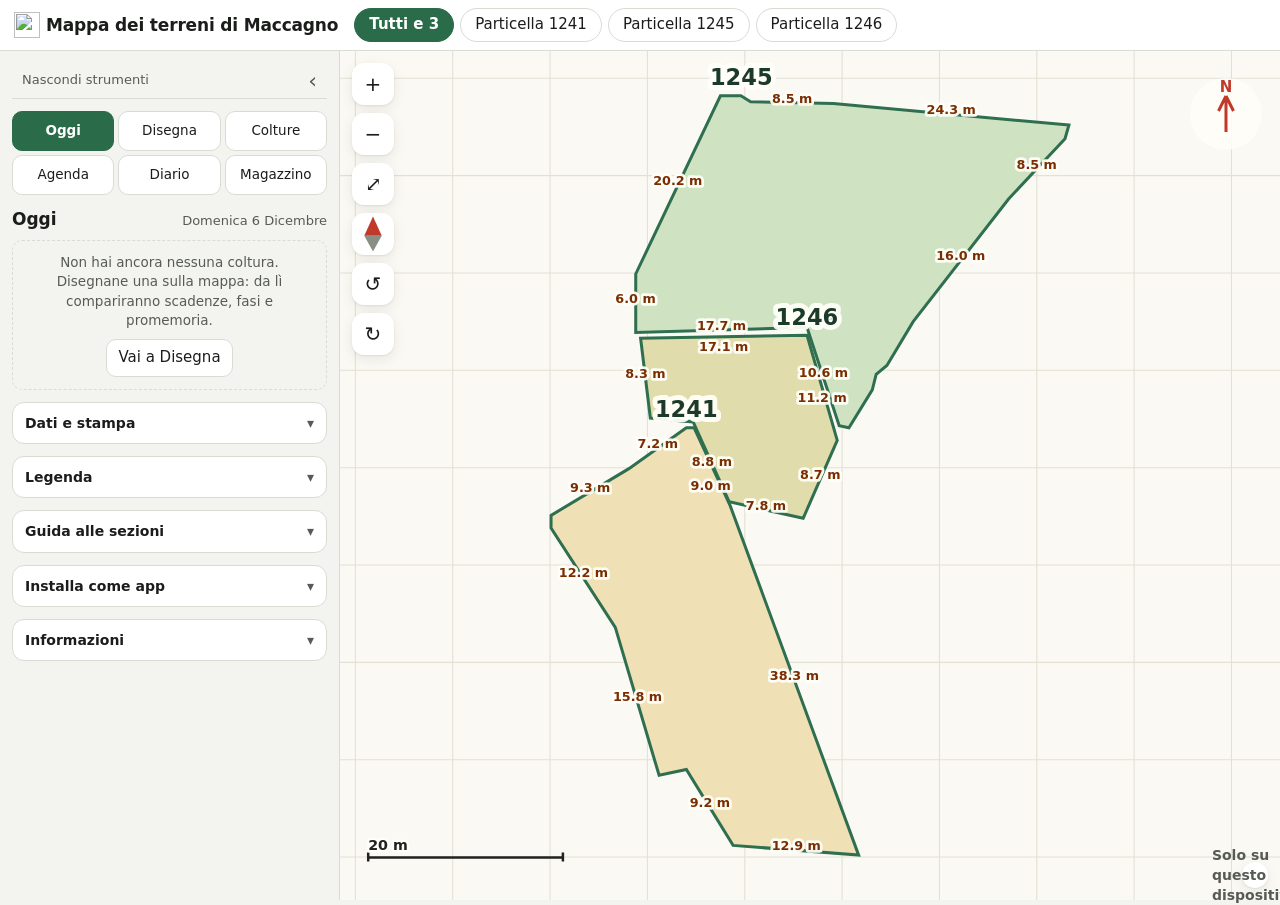
==== commit 53cebdc4: "v23: sincronizzazione visibile, unione automatica, controllo prima dell'invio" ====
--- a/maccagno-gestionale/index.html
+++ b/maccagno-gestionale/index.html
@@ -53,7 +53,7 @@
 .cr{display:grid;grid-template-columns:1fr 64px 64px 24px;gap:4px;margin-bottom:4px}.cr input{min-width:0;width:100%;box-sizing:border-box}.cr button{border:0;background:none;padding:0;font-size:16px}
 .pr1{display:grid;grid-template-columns:1fr 24px;gap:4px}.pr2{display:grid;grid-template-columns:1fr 1fr 54px 1fr 1.25fr;gap:4px;margin:3px 0 8px}
 .ck input[type=date]{width:118px;font-size:12px;padding:2px 4px}
-.syn{margin-left:auto;font-size:12px;color:var(--mut)}.syn.ok{color:var(--ac)}.syn.err{color:#c0392b}
+.syt{font-size:13px;line-height:1.5}.syt div{margin-bottom:2px}.syn{margin-left:auto;font-size:12px;color:var(--mut)}.syn.ok{color:var(--ac)}.syn.err{color:#c0392b}
 #cb{position:absolute;top:8px;left:50%;transform:translateX(-50%);z-index:8;background:var(--card);border:1px solid var(--ln);border-radius:10px;padding:10px 12px;font-size:13px;box-shadow:0 4px 18px rgba(0,0,0,.25);max-width:min(440px,92%)}#cb[hidden]{display:none}#cb button{margin-top:6px}
 @media(max-width:760px){body{overflow:hidden}.body{grid-template-columns:1fr;grid-template-rows:minmax(190px,42dvh) minmax(0,1fr)}#map{order:-1}#sd{border-right:0;border-top:1px solid var(--ln)}#md{position:fixed;inset:0;width:100%;z-index:20;border-left:0;padding-top:max(12px,env(safe-area-inset-top,0px))}header{padding:4px 8px;gap:4px 8px}h1{font-size:14px}#tabs{flex-wrap:nowrap;overflow-x:auto;max-width:100%;padding-bottom:2px}#tabs button,#tabs label{flex:none;white-space:nowrap}#st-tabs button{flex:1 1 18%;font-size:12px;padding:6px 0}#pal{grid-template-columns:repeat(5,1fr)}.syn{margin-left:0;flex-basis:100%}#zc button{width:40px;padding:8px 0}}
 label.f{align-items:stretch}
@@ -225,12 +225,13 @@
 </div>
 <div class="pane" id="p-prod" hidden><div id="prl"></div></div>
 <div class="pane" id="p-ag" hidden><div class="row" style="justify-content:space-between;align-items:center"><button id="a-p">◀</button><b id="a-t"></b><button id="a-n">▶</button></div><div id="a-l"></div><button id="a-i">Scarica calendario (.ics)</button></div>
-<div class="pane" id="p-di" hidden><div class="f" style="margin-top:0"><b>Registra lavoro</b><select id="d-c"></select><div class="row"><input type="date" id="d-d" style="width:128px"><input type="number" id="d-h" step="0.25" min="0" placeholder="ore" style="width:64px"><input type="text" id="d-a" list="act" placeholder="Attività" style="flex:1;min-width:80px"></div><input type="text" id="d-n" placeholder="Note (facoltative)"><button id="d-b">Aggiungi al diario</button></div><div id="d-l"></div></div>
+<div class="pane" id="p-di" hidden><div class="f" style="margin-top:0"><b>Registra lavoro</b><select id="d-c"></select><div class="row"><input type="date" id="d-d" style="width:128px"><input type="number" id="d-h" step="0.25" min="0" placeholder="ore" style="width:64px"><input type="text" id="d-a" list="act" placeholder="Attività" style="flex:1;min-width:80px"></div><div class="row"><select id="d-t"><option>Lavoro</option><option>Potatura</option><option>Concimazione</option><option>Trattamento</option><option>Irrigazione</option><option>Semina/trapianto</option><option>Altro</option></select><select id="d-p" hidden style="flex:1;min-width:0"></select></div><div class="row"><label class="mut" style="display:flex;gap:6px;align-items:center">Promemoria <input type="date" id="d-nx" style="width:128px"></label></div><input type="text" id="d-n" placeholder="Note (facoltative)"><button id="d-b">Aggiungi al diario</button></div><div id="d-l"></div></div>
 <div class="pane" id="p-st" hidden><div class="f" style="margin-top:0"><b>Nuovo lotto</b><select id="l-c"></select><input type="text" id="l-p" list="prods" placeholder="Prodotto (es. zafferano, shiitake secchi)"><div class="row"><input type="number" id="l-q" step="any" min="0" placeholder="Quantità" style="flex:1;min-width:70px"><select id="l-u" style="width:auto"><option>kg</option><option>g</option><option>vasetti</option><option>pezzi</option></select><select id="l-f" style="width:auto"><option>fresco</option><option selected>essiccato</option><option>trasformato</option></select></div><div class="row"><label>Prodotto il <input type="date" id="l-d" style="width:128px"></label><label>Scadenza <input type="date" id="l-x" style="width:128px"></label></div><input type="text" id="l-k" placeholder="Codice lotto (se vuoto: automatico)"><button id="l-b">Registra lotto</button></div><div id="l-l"></div></div>
 
 
 <details class="sec"><summary>Dati e stampa</summary>
 <div class="fs"><b>Dati</b><div class="row"><button id="ex">Scarica backup</button><button id="imb">Importa da file</button><button id="snb">Punti di ripristino</button><input type="file" id="im" accept=".json,application/json" hidden></div><p class="mut">Con l’accesso attivo i dati si sincronizzano da soli. «Punti di ripristino» elenca le copie automatiche di questo dispositivo; «Scarica backup» crea un file da conservare.</p></div>
+<div class="fs"><b>Sincronizzazione</b><div id="sy-t" class="syt mut"></div><div class="row"><button id="sy-n">Sincronizza ora</button></div><div class="row"><button id="sy-u">Invia i dati di questo dispositivo</button><button id="sy-d">Scarica dal cloud</button></div></div>
 <div class="fs"><b>Stampa</b><div class="row"><button id="pr">Stampa vista</button><button id="pa2">Stampa tutte le mappe</button></div></div>
 <div class="fs"><b>Account</b><div class="row"><button id="fb-b" hidden>Esci</button></div></div>
 <div class="fs"><button id="cl" class="danger">Cancella tutti i dati</button></div>
@@ -257,7 +258,7 @@
 <li>Spunta una voce per segnarla come fatta; toccala per aprire la coltura.</li>
 <li>Le attività senza scadenza vengono contate in fondo: aggiungi la data dalla scheda della coltura.</li>
 <li><b>Scarica calendario (.ics)</b> esporta le scadenze verso Google Calendar, Apple Calendar o Outlook.</li></ul></details>
-<details><summary>Diario</summary><p>Il registro del lavoro svolto. Scegli la coltura (o «Generale»), la data, le ore e l'attività (Semina, Irrigazione, Raccolta…), con note facoltative, poi <b>Aggiungi al diario</b>.</p><ul>
+<details><summary>Diario</summary><p><b>Interventi:</b> scegli il tipo (potatura, concimazione, trattamento…), la coltura o una sua pianta, e un eventuale <b>promemoria</b>: la data compare in Agenda e in Oggi. Il registro del lavoro svolto. Scegli la coltura (o «Generale»), la data, le ore e l'attività (Semina, Irrigazione, Raccolta…), con note facoltative, poi <b>Aggiungi al diario</b>.</p><ul>
 <li>In alto vedi il totale delle registrazioni e delle ore, con un grafico delle ore per coltura.</li>
 <li>L'elenco mostra le ultime 40 voci; con × elimini una registrazione.</li>
 <li>Le ore del diario confluiscono nei totali di Colture. «Altre ore (stima)» nella scheda coltura serve per ore non registrate qui.</li>
@@ -283,7 +284,7 @@
 <script>if(window.FIREBASE_CONFIG&&FIREBASE_CONFIG.projectId)document.documentElement.classList.add("locked")</script>
 <script>
 const G={"P":{"1245":{"p":[[83.6,105.4],[59.1,107.6],[50.5,107.8],[49.5,108.4],[47.3,108.4],[38.5,89.9],[38.5,83.8],[56.4,84.3],[59.7,74.1],[60.7,73.9],[63.1,77.8],[63.5,79.4],[64.7,80.4],[67.4,84.9],[77.3,97.7],[83.2,104.0]],"a":820,"q":"prato"},"1246":{"p":[[38.7,83.8],[39.8,75.1],[44.4,74.7],[48.3,66.0],[56.4,64.3],[60.1,72.7],[56.8,84.1]],"a":260,"q":"seminativo arborato"},"1241":{"p":[[44.0,74.3],[38.1,70.0],[30.0,65.2],[30.0,63.9],[36.7,53.6],[41.2,38.3],[44.0,38.9],[48.9,31.0],[61.9,30.0],[48.5,66.2],[44.8,74.3]],"a":650,"q":"seminativo"}},"C":[{"p":[[93.6,141.2],[76.9,138.7],[77.8,132.8],[80.8,122.7],[86.3,109.9],[88.5,109.9],[94.6,136.9],[94.8,139.7]]},{"p":[[77.3,125.3],[62.7,123.1],[57.2,123.3],[59.1,116.2],[56.8,110.7],[56.6,109.0],[70.6,108.2],[81.4,113.1],[81.6,114.1]]},{"p":[[57.0,123.5],[42.2,124.3],[42.4,121.0],[42.0,120.8],[41.8,117.2],[41.4,116.8],[15.2,118.6],[17.2,102.3],[18.8,101.9],[18.8,100.5],[17.6,100.3],[18.2,94.8],[19.2,94.8],[23.9,98.9],[24.7,98.7],[39.1,71.2],[40.6,71.5],[43.4,73.5],[43.8,74.7],[40.2,74.9],[39.8,75.3],[38.5,84.1],[38.7,90.1],[47.3,108.2],[49.9,108.6],[51.3,108.0],[56.2,107.8],[56.0,109.0],[57.0,110.5],[59.1,115.8]]},{"p":[[12.3,118.8],[11.7,105.0],[14.8,103.8],[14.8,100.7],[16.8,101.1],[17.2,103.4],[15.2,118.6]]},{"p":[[84.5,105.6],[84.3,107.6],[81.8,113.1],[79.8,112.7],[70.4,108.2],[56.4,109.0],[56.4,108.0],[57.0,107.6],[82.2,105.4]]},{"p":[[12.7,104.2],[12.1,103.8],[12.1,102.9],[12.7,102.7],[12.7,98.7],[11.5,98.5],[11.3,88.7],[12.5,88.3],[13.9,88.7],[14.6,88.1],[16.0,88.7],[16.8,87.9],[16.2,87.5],[16.0,86.5],[15.4,86.9],[12.7,86.7],[12.3,85.3],[10.9,85.3],[10.3,62.9],[11.5,62.9],[26.3,69.6],[29.0,65.6],[30.2,65.2],[38.9,70.4],[39.1,71.7],[24.7,98.9],[23.5,98.9],[18.4,94.6],[17.4,100.3],[15.0,100.3],[13.7,102.1],[13.9,102.9],[14.8,102.9],[14.8,104.0]]},{"p":[[8.7,99.5],[8.5,98.5],[6.4,98.5],[6.8,85.7],[5.4,84.3],[4.0,84.1],[2.6,81.2],[2.2,79.2],[5.8,66.4],[9.5,62.9],[10.3,62.9],[10.9,85.3],[10.1,85.5],[9.9,87.5],[11.3,87.7],[11.3,98.3],[10.5,98.3],[10.1,99.7]]},{"p":[[67.4,82.2],[61.5,73.7],[57.8,64.3],[62.3,63.1],[68.6,47.3],[82.0,31.8],[95.4,33.9],[107.6,33.9],[104.2,45.4],[101.5,46.1],[89.1,73.1],[87.5,73.1],[74.1,69.2],[68.2,82.2]],"n":"1243"},{"p":[[6.8,65.0],[8.7,59.3],[17.4,45.8],[38.7,46.5],[38.7,47.7],[36.3,54.8],[26.7,69.4],[25.5,69.4],[10.3,62.5],[8.1,64.7]],"n":"1240"},{"p":[[48.9,65.8],[50.3,60.5],[62.1,30.0],[67.2,30.0],[81.6,31.8],[81.6,32.8],[68.0,48.5],[62.1,63.5]],"n":"1360"},{"p":[[48.3,32.0],[44.4,38.7],[41.2,38.3],[38.9,46.5],[17.6,45.6],[16.4,28.8],[23.3,30.2],[30.6,30.8],[35.7,31.8],[40.0,32.0],[48.3,31.2]],"n":"1568"}]},P=G.P,C=G.C;
-let CROPS={Zafferano:"#8e5ab5",Peperoncini:"#d9534f","Erbe aromatiche":"#6fae55",Aglio:"#e0b93a","Frutti di bosco":"#c2527f",Fiori:"#f0a04b","Pepe del Sichuan":"#b5651d",Spezie:"#c4622d",Aronia:"#4b2e6f","Api e miele":"#e0a030",Castagne:"#8a5a3c",Ortica:"#5f8f3a",Funghi:"#8b6b4a",Bosco:"#2f6b3a",Prato:"#a8c97a",Altro:"#8a8a8a"};
+let CROPS={Zafferano:"#8e5ab5",Peperoncini:"#d9534f","Erbe aromatiche":"#6fae55",Aglio:"#e0b93a","Frutti di bosco":"#c2527f",Fiori:"#f0a04b","Pepe del Sichuan":"#b5651d",Spezie:"#c4622d","Finocchietto selvatico":"#b8c43c",Levistico:"#2f8f83","Aglio orsino":"#4a7a3a",Aronia:"#4b2e6f","Api e miele":"#e0a030",Castagne:"#8a5a3c",Ortica:"#5f8f3a",Funghi:"#8b6b4a",Bosco:"#2f6b3a",Prato:"#a8c97a",Altro:"#8a8a8a"};
 let LINES={Acqua:["#2b7bd6",""],"Tubo acqua":["#6aa9e8","1.4 .8"],Recinzione:["#333","1.2 .7"],Sentiero:["#a0763c",".5 .8"],Muretto:["#777",""],Scolo:["#3b8ea5","2 1"],"Linea elettrica":["#c0392b","3 1 .5 1"],"Confine bosco":["#2f6b3a","1 1"]};
 const PG={Acqua:{Sorgente:"So",Rubinetto:"Ru",Serbatoio:"Se",Pozzetto:"Po"},Strutture:{Capanno:"Ca",Accesso:"Ac",Cancello:"Cn",Contatore:"Ct",Deposito:"De"},Piante:{Albero:"Al","Castagno da frutto":"Cs",Ceppaia:"Cp",Sambuco:"Sa"},Fauna:{"Passaggio cinghiali":"Ci","Passaggio caprioli":"Pr",Fototrappola:"Ft",Arnia:"Ar"},Rilievi:{"Campione suolo":"Cm",Quota:"Q",Foto:"Fo",Tronchi:"Tr"}};
 let PTS=Object.assign({},...Object.values(PG));const PGC={Acqua:"#2b7bd6",Strutture:"#7a6a58",Piante:"#3f8a4a",Fauna:"#b8862b",Rilievi:"#7b5ea7"},PCOL={};for(const g in PG)for(const n in PG[g])PCOL[n]=PGC[g];const ptcol=k=>PCOL[k]||"#5d6b7a";
@@ -368,17 +369,17 @@
 const pc=typeof sel==="string",k=pc&&sel.slice(2),o=pc?pnote(k):it[sel],cr=!pc&&o.t==="crop",G=cr&&GUIDE[o.k]||{},col=cr?CROPS[o.k]:o.t==="zone"?ZONES[o.k]:o.t==="line"?LINES[o.k][0]:"#999";
 if(cr){cid(o);if(!o.pr)o.pr=[{n:"",f:"",d:"",u:"kg"}]}
 p.innerHTML=`<div class="mh"><div class="dh"><i style="background:${col}"></i><b>${E(pc?"Particella "+k:desc(o))}</b></div><button id="f-x" title="Chiudi">✕</button></div>`+(pc?(()=>{const q=P[k],oc=it.filter(x=>x.t==="crop"&&x.v===k).reduce((s,x)=>s+ar(x.p),0),xs=q.p.map(r=>r[0]),ys=q.p.map(r=>r[1]);return`<p class="mut">${q.q} · ${q.a} m² (catasto) · perimetro ${nf(len(q.p.concat([q.p[0]])),1)} m · ingombro ${nf(Math.max(...xs)-Math.min(...xs),1)}×${nf(Math.max(...ys)-Math.min(...ys),1)} m<br>Colture disegnate: ${nf(oc,1)} m² (${nf(oc/q.a*100,1)}%) · libero: ${nf(q.a-oc,1)} m²</p>`})():`<label class="f">Nome / etichetta<input type="text" id="f-l" value="${E(o.l||"")}"></label>${typeBox(o)}`)
-+(cr?`<div class="ptabs" role="tablist"><button data-pt="data">Dati</button><button data-pt="tech">Scheda tecnica</button><button data-pt="ck">Checklist</button>${o.k==="Funghi"?`<button data-pt="tr">Tronchi</button>`:""}<button data-pt="pl">Piante</button></div><div class="pw" data-t="data">${rotBox(o)}<h4>Calendario</h4><div class="g2"><label class="f">Semina / impianto<input type="date" id="f-sd" value="${o.sd||""}"></label><label class="f">Raccolto dal<input type="date" id="f-h1" value="${o.h1||""}"></label><label class="f">Raccolto al<input type="date" id="f-h2" value="${o.h2||""}"></label></div>${G.s||G.h?`<p class="mut">Periodo tipico: ${G.s?"semina "+G.s+". ":""}${G.h?"raccolta "+G.h+".":""}</p>`:""}
++(cr?`<button id="fz-b" style="width:100%;margin-bottom:6px">Apri vista ingrandita dell’area</button><div class="ptabs" role="tablist"><button data-pt="data">Dati</button><button data-pt="tech">Scheda tecnica</button><button data-pt="ck">Checklist</button>${o.k==="Funghi"?`<button data-pt="tr">Tronchi</button>`:""}<button data-pt="pl">Piante</button></div><div class="pw" data-t="data">${rotBox(o)}<h4>Calendario</h4><div class="g2"><label class="f">Semina / impianto<input type="date" id="f-sd" value="${o.sd||""}"></label><label class="f">Raccolto dal<input type="date" id="f-h1" value="${o.h1||""}"></label><label class="f">Raccolto al<input type="date" id="f-h2" value="${o.h2||""}"></label></div>${G.s||G.h?`<p class="mut">Periodo tipico: ${G.s?"semina "+G.s+". ":""}${G.h?"raccolta "+G.h+".":""}</p>`:""}
 <label class="f">Stagione<select id="f-y">${seasonOpts(o)}</select></label></div><div class="pw" data-t="tech"><div class="tch2"><h4>Scheda tecnica</h4><button id="tc-m" class="lnk">Modifica</button></div><div id="tc-v" class="tcv"></div><div id="tc-e" hidden><div id="tc-l"></div><div class="row"><button id="tc-a">+ Aggiungi voce</button>${TECH[o.k]?`<button id="tc-r">Ripristina dalla guida</button>`:""}</div></div></div><div class="pw" data-t="data"><h4>Lavoro</h4><div class="f"><span id="hs"></span><div class="row"><input type="date" id="lg-d" value="${today()}" style="width:128px"><input type="number" id="lg-h" step="0.25" min="0" placeholder="ore" style="width:64px"><input type="text" id="lg-a" list="act" placeholder="Attività" style="flex:1;min-width:80px"><button id="lg-b">Registra</button></div></div><label class="f">Altre ore (stima, non nel diario)<input type="number" id="f-hr" min="0" step="0.5" value="${o.hr||""}"></label>
 <h4>Prodotti, rese e prezzi</h4><div id="pr-l"></div><button id="pr-a">+ Aggiungi prodotto</button>
 <h4>Raccolti e lavorazione (dati reali)</h4><div id="hv-l"></div><div class="row"><input type="date" id="hv-d" value="${today()}" style="width:124px"><input type="number" id="hv-f" min="0" step="any" placeholder="fresco" style="width:64px"><input type="number" id="hv-s" min="0" step="any" placeholder="lavorato" style="width:70px"><select id="hv-u" style="width:auto"><option>kg</option><option>g</option></select></div><div class="row"><input type="text" id="hv-n" placeholder="Nota (es. essiccato 3 giorni)" style="flex:1;min-width:80px"><button id="hv-b">Registra raccolto</button></div><h4>Costi (previsti e reali)</h4><div id="co-l"></div><button id="co-a">+ Aggiungi costo</button><div id="pr-i" class="ind"></div><button id="lt-b" style="margin-top:6px"></button>
 <h4>Note tecniche</h4><label class="f">Irrigazione<textarea id="f-irr" rows="2" placeholder="es. goccia ogni 2–3 giorni, 30 minuti">${E(o.irr||"")}</textarea></label><label class="f">Manutenzione<textarea id="f-man" rows="2" placeholder="es. diserbo, concimazione, potatura">${E(o.man||"")}</textarea></label></div>`:"")
-+`<div class="pw" data-t="data"><label class="f">Note<textarea id="f-n" rows="3" placeholder="Note libere">${E(o.n||"")}</textarea></label></div>${cr&&o.k==="Funghi"?`<div class="pw" data-t="tr"><button id="tr-fc" class="pri" style="width:100%;margin-bottom:8px">Apri vista ingrandita dell’area</button><div id="tr-s"></div><div class="tr-add"><b>Aggiungi tronchi</b><div class="row"><select id="tr-sp">${TRSP.map(x=>`<option>${x}</option>`).join("")}</select><input type="number" id="tr-n" min="1" max="200" value="10" style="width:64px" aria-label="Quantità"><input type="date" id="tr-d" value="${today()}" style="width:128px"></div><div class="row"><input type="text" id="tr-w" placeholder="Legno (es. castagno)" style="flex:1;min-width:90px"><button id="tr-a">Aggiungi</button></div><label class="ck1"><input type="checkbox" id="tr-pl" checked> Posiziona subito sulla mappa</label></div><select id="tr-f" hidden></select><button id="tr-pa" hidden></button><div id="tr-l"></div></div>`:""}${cr?`<div class="pw" data-t="pl"><button id="pl-fc" class="pri" style="width:100%;margin-bottom:8px">Apri vista ingrandita dell’area</button><div id="pl-s"></div><div class="tr-add"><b>Aggiungi pianta nell’area</b><div class="row"><select id="pl-k">${Object.keys(CROPS).map(x=>`<option${x===o.k?" selected":""}>${E(x)}</option>`).join("")}</select><input type="text" id="pl-n" list="pl-dl" placeholder="Nome (es. Rosmarino)" style="flex:1;min-width:110px"><datalist id="pl-dl"></datalist></div><div class="row"><input type="number" id="pl-q" min="1" value="1" style="width:70px" aria-label="Quantità"><button id="pl-a">Aggiungi</button></div><label class="ck1"><input type="checkbox" id="pl-pl" checked> Posiziona subito sulla mappa</label></div><div id="pl-l"></div></div>`:""}<div class="pw" data-t="ck"><h4>Checklist</h4><div id="ckl"></div><div class="row"><input type="text" id="ck-n" placeholder="Nuova attività…" style="flex:1;min-width:0"><input type="date" id="ck-d" style="width:126px" title="Scadenza (facoltativa)"><button id="ck-a">Aggiungi</button></div>${cr?`<button id="ck-s" style="margin-top:6px">Aggiungi checklist suggerita</button>`:""}</div><div class="row" style="margin-top:12px">${pc?"":`<button id="f-d">Elimina ${NOUN(o).split(" ")[1]}</button>`}${cr||pc?`<button id="f-fn">Recinta perimetro</button>`:""}<button id="f-b">Chiudi</button></div>`;
++`<div class="pw" data-t="data"><label class="f">Note<textarea id="f-n" rows="3" placeholder="Note libere">${E(o.n||"")}</textarea></label></div>${cr&&o.k==="Funghi"?`<div class="pw" data-t="tr"><div id="tr-s"></div><div class="tr-add"><b>Aggiungi tronchi</b><div class="row"><select id="tr-sp">${TRSP.map(x=>`<option>${x}</option>`).join("")}</select><input type="number" id="tr-n" min="1" max="200" value="10" style="width:64px" aria-label="Quantità"><input type="date" id="tr-d" value="${today()}" style="width:128px"></div><div class="row"><input type="text" id="tr-w" placeholder="Legno (es. castagno)" style="flex:1;min-width:90px"><button id="tr-a">Aggiungi</button></div><label class="ck1"><input type="checkbox" id="tr-pl" checked> Posiziona subito sulla mappa</label></div><select id="tr-f" hidden></select><button id="tr-pa" hidden></button><div id="tr-l"></div></div>`:""}${cr?`<div class="pw" data-t="pl"><div id="pl-s"></div><div class="tr-add"><b>Aggiungi pianta nell’area</b><div class="row"><select id="pl-k">${PLK().map(x=>`<option${x===o.k?" selected":""}>${E(x)}</option>`).join("")}</select><input type="text" id="pl-n" list="pl-dl" placeholder="Nome (es. Rosmarino)" style="flex:1;min-width:110px"><datalist id="pl-dl"></datalist></div><div class="row"><input type="number" id="pl-q" min="1" value="1" style="width:70px" aria-label="Quantità"><button id="pl-a">Aggiungi</button></div><label class="ck1"><input type="checkbox" id="pl-pl" checked> Posiziona subito sulla mappa</label></div><div id="pl-l"></div></div>`:""}<div class="pw" data-t="ck"><h4>Checklist</h4><div id="ckl"></div><div class="row"><input type="text" id="ck-n" placeholder="Nuova attività…" style="flex:1;min-width:0"><input type="date" id="ck-d" style="width:126px" title="Scadenza (facoltativa)"><button id="ck-a">Aggiungi</button></div>${cr?`<button id="ck-s" style="margin-top:6px">Aggiungi checklist suggerita</button>`:""}</div><div class="row" style="margin-top:12px">${pc?"":`<button id="f-d">Elimina ${NOUN(o).split(" ")[1]}</button>`}${cr||pc?`<button id="f-fn">Recinta perimetro</button>`:""}<button id="f-b">Chiudi</button></div>`;
 if(!pc)bindTypeBox($("ip"),o,()=>panel());
 if(cr){const ap=()=>{if(ptab==="tr"&&o.k!=="Funghi")ptab="data";p.dataset.tab=ptab;p.querySelectorAll("[data-pt]").forEach(b=>{const on=b.dataset.pt===ptab;b.classList.toggle("on",on);b.setAttribute("aria-selected",on)})};ap();p.querySelectorAll("[data-pt]").forEach(b=>b.onclick=()=>{ptab=b.dataset.pt;ap();md.scrollTop=0;p.scrollTop=0;if(ptab==="tech")p.querySelectorAll("#tc-l textarea").forEach(t=>{t.style.height="auto";t.style.height=(t.scrollHeight+2)+"px"})})}else delete p.dataset.tab;
 const T=()=>{if(o._new){delete o._new;it.push(o)}save();draw()},bind=(id,f)=>{const e=$(id);if(e)e.oninput=()=>{o[f]=e.value;T()}};
 ["l","sd","h1","h2","irr","man","n"].forEach(f=>bind("f-"+f,f));
-if(cr){bindSeason(o,T);if(o.k==="Funghi")bindTr(o,T);bindPl(o,T)}
+if(cr){$("fz-b").onclick=()=>{sel=null;full=false;enterFocus(o);panel();draw();updPlace()};bindSeason(o,T);if(o.k==="Funghi")bindTr(o,T);bindPl(o,T)}
 if(cr){const tl=$("tc-l"),tr=()=>{const L=o.tech||[];tl.innerHTML=L.length?L.map((x,i)=>`<div class="tci"><div class="tch"><input type="text" data-i="${i}" data-k="t" value="${E(x.t)}" placeholder="Titolo" aria-label="Titolo voce"><button data-x="${i}" title="Elimina voce" aria-label="Elimina voce">×</button></div><textarea data-i="${i}" data-k="x" rows="2" placeholder="Informazioni tecniche" aria-label="Testo voce">${E(x.x)}</textarea></div>`).join(""):"<p class='mut'>Nessuna informazione tecnica. Aggiungi una voce (terreno, irrigazione, potature…).</p>";tl.querySelectorAll("textarea").forEach(gr)},gr=t=>{t.style.height="auto";t.style.height=(t.scrollHeight+2)+"px"};tr();const tv=()=>{const L=o.tech||[];$("tc-v").innerHTML=L.length?L.map(x=>`<div class="tcr"><b>${E(x.t)}</b><span>${E(x.x)}</span></div>`).join(""):"<p class='mut'>Nessuna informazione. Tocca Modifica per aggiungerne.</p>"};tv();$("tc-m").onclick=()=>{const ed=$("tc-e").hidden;$("tc-e").hidden=!ed;$("tc-v").hidden=ed;$("tc-m").textContent=ed?"Fine":"Modifica";if(ed)tl.querySelectorAll("textarea").forEach(gr);else tv()};
 tl.oninput=e=>{const t=e.target,i=t.dataset.i;if(i==null)return;if(t.tagName==="TEXTAREA")gr(t);o.tech[+i][t.dataset.k]=t.value;T()};
 tl.onclick=e=>{const b=e.target.closest("[data-x]");if(!b)return;o.tech.splice(+b.dataset.x,1);T();tr()};
@@ -414,7 +415,7 @@
 
 const uid=()=>Math.random().toString(36).slice(2,9),today=()=>new Date().toISOString().slice(0,10),eur=x=>x.toLocaleString("it-IT",{style:"currency",currency:"EUR",maximumFractionDigits:0});
 const crops=()=>it.filter(o=>o.t==="crop"),cid=o=>o.id||(o.id=uid()),cname=o=>o.l||o.k;
-const hvOf=o=>it.filter(x=>x.t==="hv"&&x.cid===o.id),logsOf=o=>it.filter(x=>x.t==="log"&&x.cid===o.id),lotsOf=o=>it.filter(x=>x.t==="lot"&&x.cid===o.id);
+const hvOf=o=>it.filter(x=>x.t==="hv"&&x.cid===o.id),logsOf=o=>it.filter(x=>x.t==="log"&&x.cid===o.id),lotsOf=o=>it.filter(x=>x.t==="lot"&&x.cid===o.id&&!x.pl);
 const hrs=o=>(+o.hr||0)+logsOf(o).reduce((s,x)=>s+(+x.h||0),0);
 const sld=l=>(l.sa||[]).reduce((s,x)=>s+(+x.q||0),0),rev=l=>(l.sa||[]).reduce((s,x)=>s+(+x.q||0)*(+x.p||0),0);
 const fix=()=>it.forEach(o=>{if(o.t==="crop"&&!o.id)o.id=uid();if(!o.v)o.v=o.p&&o.p.length?vtag(o.p[0]):"all"});
@@ -425,9 +426,9 @@
 if(h)L.push(nf(h,1)+" h di lavoro"+(a?" · "+nf(h*60/a,1)+" min/m²":"")+(f?" · "+fmtkg(f/h)+"/h di fresco":"")+(d?" · "+fmtkg(d/h)+"/h di essiccato":""));
 if(e.co||e.ce)L.push("Costi: "+(e.co?"previsti "+eur(e.co):"")+(e.co&&e.ce?" · ":"")+(e.ce?"effettivi "+eur(e.ce):""));{const H=hvOf(o),hf=H.reduce((s,x)=>s+kg(x.f,x.u),0),hs=H.reduce((s,x)=>s+kg(x.s,x.u),0);if(hf||hs)L.push("Raccolto reale: "+(hf?"fresco "+fmtkg(hf):"")+(hf&&hs?" · ":"")+(hs?"lavorato "+fmtkg(hs):"")+(hf&&hs?" (resa "+nf(hs/hf*100,0)+"%)":"")+(totals(o).f?" · previsto fresco "+fmtkg(totals(o).f):""))}
 if(e.pot)L.push("Ricavo previsto: "+eur(e.pot)+" · margine "+eur(e.pot-e.co)+(a?" · "+nf((e.pot-e.co)/a,2)+" €/m²":"")+(h?" · "+nf((e.pot-e.co)/h,1)+" €/h":""));
-if(e.inc)L.push("Incassato: "+eur(e.inc)+" ("+e.n+" vendite) · margine reale "+eur(e.inc-(e.ce||e.co)));
+{const IL=logsOf(o).filter(x=>x.tp&&x.tp!=="Lavoro").sort((a,b)=>a.d<b.d?1:-1),td=today(),nx=logsOf(o).filter(x=>x.nx&&x.nx>=td).sort((a,b)=>a.nx<b.nx?-1:1);if(IL[0])L.push("Ultimo intervento: "+IL[0].tp+" il "+fd(IL[0].d));if(nx[0])L.push("Prossimo promemoria: "+(nx[0].tp||"Intervento")+" il "+fd(nx[0].nx))}if(e.inc)L.push("Incassato: "+eur(e.inc)+" ("+e.n+" vendite) · margine reale "+eur(e.inc-(e.ce||e.co)));
 return L}
-function evts(){const V=[];crops().forEach(o=>{const n=cname(o);if(o.sd)V.push({d:o.sd,t:"Semina",s:n,o});if(o.h1)V.push({d:o.h1,e:o.h2||o.h1,t:"Raccolto",s:n,o});(o.ck||[]).forEach((x,i)=>{if(x.dt)V.push({d:x.dt,t:"Attività",s:x.t+" · "+n,o,ck:i,done:x.d})});lotsOf(o).forEach(l=>{if(l.x)V.push({d:l.x,t:"Scadenza lotto",s:(l.k||"")+" "+(l.np||""),o})})});
+function evts(){const V=[];crops().forEach(o=>{const n=cname(o);if(o.sd)V.push({d:o.sd,t:"Semina",s:n,o});if(o.h1)V.push({d:o.h1,e:o.h2||o.h1,t:"Raccolto",s:n,o});(o.ck||[]).forEach((x,i)=>{if(x.dt)V.push({d:x.dt,t:"Attività",s:x.t+" · "+n,o,ck:i,done:x.d})});it.filter(x=>x.t==="lot"&&x.cid===o.id).forEach(l=>{if(l.x)V.push({d:l.x,t:"Scadenza lotto",s:(l.k||"")+" "+(l.np||""),o})});logsOf(o).forEach(l=>{if(l.nx)V.push({d:l.nx,t:"Promemoria",s:(l.tp||"Intervento")+(l.a?": "+l.a:"")+(l.pn?" · "+l.pn:"")+" · "+n,o})})});
 it.filter(x=>x.t==="pn").forEach(o=>(o.ck||[]).forEach((x,i)=>{if(x.dt)V.push({d:x.dt,t:"Attività",s:x.t+" · particella "+o.v,o,ck:i,done:x.d})}));
 return V.sort((a,b)=>a.d<b.d?-1:1)}
 let agM=new Date(new Date().getFullYear(),new Date().getMonth(),1),AG=[],LS=[],DL=[];
@@ -438,9 +439,9 @@
 $("a-l").innerHTML=(late.length?`<h4 class="late">In ritardo</h4>`+late.map(row).join(""):"")+(per.length?"<h4>Periodi di raccolto</h4>"+per.map(row).join(""):"")+"<h4>Scadenze del mese</h4>"+(mo.length?mo.map(row).join(""):(crops().length?emp("Niente in programma questo mese. Le scadenze arrivano dalle date di semina e raccolto e dalle checklist: impostale nella scheda di una coltura."):emp("Nessuna scadenza: non hai ancora colture. Disegnane una sulla mappa e imposta semina e raccolto.","Vai a Disegna","draw")))+(nd?`<p class="mut">${nd} attività della checklist non hanno ancora una scadenza: aggiungila dalla scheda della coltura.</p>`:"")}
 function ics(){const z=d=>d.replace(/-/g,""),nx=d=>{const t=new Date(d+"T00:00:00Z");t.setUTCDate(t.getUTCDate()+1);return t.toISOString().slice(0,10).replace(/-/g,"")},es=s=>String(s).replace(/([,;\\])/g,"\\$1").replace(/\n/g," "),L=["BEGIN:VCALENDAR","VERSION:2.0","PRODID:-//Mappa Maccagno//IT","CALSCALE:GREGORIAN"],st=new Date().toISOString().replace(/[-:]|\.\d+/g,"");
 evts().filter(x=>!(x.ck!=null&&x.done)).forEach((x,i)=>L.push("BEGIN:VEVENT","UID:"+uid()+i+"@maccagno","DTSTAMP:"+st,"DTSTART;VALUE=DATE:"+z(x.d),"DTEND;VALUE=DATE:"+nx(x.e||x.d),"SUMMARY:"+es(x.t+": "+x.s),"END:VEVENT"));L.push("END:VCALENDAR");dl("calendario-maccagno.ics",L.join("\r\n"),"text/calendar")}
-function diario(){const c=$("d-c"),v=c.value;c.innerHTML='<option value="">Generale (nessuna coltura)</option>'+crops().map(o=>`<option value="${cid(o)}">${E(cname(o))} · ${o.v==="all"?"fuori particelle":"part. "+o.v}</option>`).join("");c.value=v;if(!$("d-d").value)$("d-d").value=today();
+function diario(){const c=$("d-c"),v=c.value;c.innerHTML='<option value="">Generale (nessuna coltura)</option>'+crops().map(o=>`<option value="${cid(o)}">${E(cname(o))} · ${o.v==="all"?"fuori particelle":"part. "+o.v}</option>`).join("");c.value=v;if(!$("d-d").value)$("d-d").value=today();{const o=crops().find(x=>x.id===c.value),P=o?[...new Set((o.pl||[]).map(x=>x.n))]:[],ps=$("d-p"),pv=ps.value;ps.hidden=!P.length;ps.innerHTML="<option value=''>Tutta l’area</option>"+P.map(n=>`<option>${E(n)}</option>`).join("");ps.value=P.includes(pv)?pv:""}
 const L=it.filter(x=>x.t==="log").sort((a,b)=>a.d<b.d?1:-1),tot=L.reduce((s,x)=>s+(+x.h||0),0),by={};L.forEach(x=>{const n=x.cn||"Generale";by[n]=(by[n]||0)+(+x.h||0)});DL=L.slice(0,40);const mx=Math.max(1,...Object.values(by));
-$("d-l").innerHTML=`<div class="sum">${L.length} registrazioni · ${nf(tot,1)} h</div>`+Object.entries(by).sort((a,b)=>b[1]-a[1]).map(([k,h])=>`<div class="bs"><span>${E(k)}</span><div><u style="width:${h/mx*100}%;background:var(--ac)"></u></div><b>${nf(h,1)} h</b></div>`).join("")+DL.map((x,i)=>`<div class="ev2"><span><b>${fd(x.d)}</b> · ${E(x.cn||"Generale")} · ${E(x.a||"")} · <b>${nf(+x.h||0,2)} h</b>${x.n?" · "+E(x.n):""}</span><button data-x="${i}" title="Elimina">×</button></div>`).join("")+(L.length?'<button id="d-csv">Scarica diario (CSV)</button>':emp(crops().length?"Nessun lavoro registrato. Scegli coltura, data e ore qui sopra e premi «Aggiungi al diario»: le ore entrano nei totali della coltura.":"Nessun lavoro registrato. Per collegare le ore a una coltura disegnala prima sulla mappa; intanto puoi usare «Generale».",crops().length?"":"Vai a Disegna","draw"))}
+$("d-l").innerHTML=`<div class="sum">${L.length} registrazioni · ${nf(tot,1)} h</div>`+Object.entries(by).sort((a,b)=>b[1]-a[1]).map(([k,h])=>`<div class="bs"><span>${E(k)}</span><div><u style="width:${h/mx*100}%;background:var(--ac)"></u></div><b>${nf(h,1)} h</b></div>`).join("")+DL.map((x,i)=>`<div class="ev2"><span><b>${fd(x.d)}</b> · ${E(x.cn||"Generale")}${x.pn?" · "+E(x.pn):""} · ${x.tp&&x.tp!=="Lavoro"?"<i>"+E(x.tp)+"</i> · ":""}${E(x.a||"")}${+x.h?" · <b>"+nf(+x.h,2)+" h</b>":""}${x.nx?" · promemoria "+fd(x.nx):""}${x.n?" · "+E(x.n):""}</span><button data-x="${i}" title="Elimina">×</button></div>`).join("")+(L.length?'<button id="d-csv">Scarica diario (CSV)</button>':emp(crops().length?"Nessun lavoro registrato. Scegli coltura, data e ore qui sopra e premi «Aggiungi al diario»: le ore entrano nei totali della coltura.":"Nessun lavoro registrato. Per collegare le ore a una coltura disegnala prima sulla mappa; intanto puoi usare «Generale».",crops().length?"":"Vai a Disegna","draw"))}
 function magazzino(){const c=$("l-c"),v=c.value;c.innerHTML=crops().map(o=>`<option value="${cid(o)}">${E(cname(o))} · ${o.v==="all"?"fuori particelle":"part. "+o.v}</option>`).join("");if(v)c.value=v;if(!$("l-d").value)$("l-d").value=today();
 $("prods").innerHTML=[...new Set(crops().flatMap(o=>[cname(o),...(o.pr||[]).map(x=>x.n).filter(Boolean)]))].map(n=>`<option value="${E(n)}">`).join("");
 const Ls=it.filter(x=>x.t==="lot").sort((a,b)=>a.d<b.d?1:-1);LS=Ls;const td=today(),i60=new Date(Date.now()+60*864e5).toISOString().slice(0,10),sc=Ls.filter(l=>l.x&&l.x<=i60).length;
@@ -469,10 +470,10 @@
 function goCrop(o,pt){const i=it.indexOf(o);if(i<0)return;if(view!=="all"&&o.v!==view){view=o.v;fit();tabs()}sel=i;full=true;ptab=pt||"data";draw();panel()}
 function bindSeason(o,T){const e=$("f-y");if(e)e.onchange=()=>{o.y=e.value;T();panel()}}
 function bindTr(o,T){const L=$("tr-l");if(!L)return;let open=trOpen,flt="";trOpen=null;o.tr=o.tr||[];const ci=()=>it.indexOf(o),hi=i=>{trHi=i==null?null:[ci(),i];draw()};
-const zt=()=>{const z={};o.tr.forEach(t=>{if(!t.p)return;const k=trZone(t),q=z[k]||(z[k]={n:0,g:0});q.n++;q.g+=trG(t)});const Z=Object.entries(z);if(!Z.length)return"<p class='mut'>Posiziona i tronchi sulla mappa per vedere la resa per zona.</p>";const hasZ=it.some(x=>x.t==="zone");return`<h4>Resa per zona</h4><table class="trt"><tr><th>Zona</th><th>Tronchi</th><th>Raccolto</th><th>Per tronco</th></tr>${Z.sort((a,b)=>b[1].g/b[1].n-a[1].g/a[1].n).map(([k,q])=>`<tr><td>${E(k)}</td><td>${q.n}</td><td>${q.g?fmtkg(q.g/1000):"—"}</td><td>${q.g?fmtkg(q.g/1000/q.n):"—"}</td></tr>`).join("")}</table>${hasZ?"":"<p class='mut'>Disegna sulla mappa zone come «Ombra» o «Sole pieno» per confrontare la resa tra aree.</p>"}`};const sum=()=>{const g={};o.tr.forEach(t=>{const q=g[t.sp]||(g[t.sp]={n:0,r:0,g:0});q.n++;if(trStat(t)[2])q.r++;q.g+=trG(t)});const E2=Object.entries(g).sort((a,b)=>b[1].g/b[1].n-a[1].g/a[1].n);$("tr-s").innerHTML=E2.length?`<table class="trt"><tr><th>Specie</th><th>Tronchi</th><th>Pronti</th><th>Raccolto</th><th>Per tronco</th></tr>${E2.map(([k,q])=>`<tr><td>${E(k)}</td><td>${q.n}</td><td>${q.r}</td><td>${q.g?fmtkg(q.g/1000):"—"}</td><td>${q.g?fmtkg(q.g/1000/q.n):"—"}</td></tr>`).join("")}</table>`+zt():emp("Nessun tronco registrato. Aggiungi quelli inoculati: ogni tronco avrà un numero (T1, T2…) per seguirne i raccolti e scoprire quale specie rende di più.")};
+const sum=()=>{const g={};o.tr.forEach(t=>{const q=g[t.sp]||(g[t.sp]={n:0,r:0,g:0});q.n++;if(trStat(t)[2])q.r++;q.g+=trG(t)});const E2=Object.entries(g).sort((a,b)=>b[1].g/b[1].n-a[1].g/a[1].n);$("tr-s").innerHTML=E2.length?`<table class="trt"><tr><th>Specie</th><th>Tronchi</th><th>Pronti</th><th>Raccolto</th><th>Per tronco</th></tr>${E2.map(([k,q])=>`<tr><td>${E(k)}</td><td>${q.n}</td><td>${q.r}</td><td>${q.g?fmtkg(q.g/1000):"—"}</td><td>${q.g?fmtkg(q.g/1000/q.n):"—"}</td></tr>`).join("")}</table>`:emp("Nessun tronco registrato. Aggiungi quelli inoculati: ogni tronco avrà un numero (T1, T2…) per seguirne i raccolti e scoprire quale specie rende di più.")};
 const list=()=>{const V=o.tr.map((t,i)=>[t,i]).filter(([t])=>!flt||t.sp===flt);L.innerHTML=V.map(([t,i])=>{const st=trStat(t),g=trG(t);return`<details class="trk" data-i="${i}"${open===i?" open":""}><summary><b>${E(t.c)}</b> ${E(t.sp)} <span class="tbd ${st[1]}">${E(st[0])}</span><span class="tbd ${t.p?"pos":""}">${t.p?"sulla mappa":"senza posizione"}</span><em>${g?g+" g":""}</em></summary><div class="trb"><div class="row"><label>Inoculo <input type="date" data-k="d" value="${t.d||""}"></label><input type="text" data-k="w" placeholder="Legno (es. castagno)" value="${E(t.w||"")}" style="flex:1;min-width:90px"></div>${(t.r||[]).slice().sort((a,b)=>a.d<b.d?1:-1).map(x=>`<div class="ev2"><span>${fd(x.d)} · ${x.g} g</span><button data-rx="${t.r.indexOf(x)}" title="Elimina raccolto" aria-label="Elimina raccolto">×</button></div>`).join("")}<div class="row"><input type="date" data-rd value="${today()}" style="width:128px"><input type="number" data-rg min="0" step="any" placeholder="grammi" style="width:90px"><button data-ra>Registra raccolto</button></div><div class="row"><button data-pl>${t.p?"Sposta sulla mappa":"Posiziona sulla mappa"}</button>${t.p?`<button data-unpl>Togli posizione</button>`:""}</div>${t.p?`<p class="mut">Zona: ${E(trZone(t))}</p>`:""}<button data-del class="danger">Elimina tronco</button></div></details>`}).join("")||(o.tr.length?"<p class='mut'>Nessun tronco per questa specie.</p>":"")};
 const all=()=>{sum();list();const un=o.tr.map((t,i)=>[t,i]).filter(([t,i])=>!t.p&&(!flt||t.sp===flt));$("tr-pa").hidden=!un.length;$("tr-pa").textContent="Posiziona sulla mappa i tronchi senza posizione ("+un.length+")";const sp=[...new Set(o.tr.map(t=>t.sp))];$("tr-f").innerHTML='<option value="">Tutte le specie</option>'+sp.map(x=>`<option${x===flt?" selected":""}>${E(x)}</option>`).join("");$("tr-f").hidden=!o.tr.length};all();if(open!=null){hi(open);const d=L.querySelector("details[open]");if(d)d.scrollIntoView({block:"center"})}
-$("tr-fc").onclick=()=>{sel=null;full=false;enterFocus(o);panel();draw();updPlace()};$("tr-pa").onclick=()=>{const q=o.tr.map((t,i)=>[t,i]).filter(([t])=>!t.p&&(!flt||t.sp===flt)).map(x=>x[1]);startPlace(o,q)};
+$("tr-pa").onclick=()=>{const q=o.tr.map((t,i)=>[t,i]).filter(([t])=>!t.p&&(!flt||t.sp===flt)).map(x=>x[1]);startPlace(o,q)};
 $("tr-a").onclick=()=>{const first=o.tr.length;const n=Math.max(1,Math.min(200,+$("tr-n").value||0)),sp=$("tr-sp").value,d=$("tr-d").value,w=$("tr-w").value.trim();let nx=o.tr.reduce((m,t)=>Math.max(m,+String(t.c).replace(/\D/g,"")||0),0);for(let i=0;i<n;i++)o.tr.push({c:"T"+(++nx),sp,d,w,r:[]});T();all();if($("tr-pl").checked){const q=[];for(let i=first;i<o.tr.length;i++)q.push(i);startPlace(o,q)}};
 $("tr-f").onchange=e=>{flt=e.target.value;list()};
 L.onchange=e=>{const t=e.target,k=t.dataset.k,i=t.closest("details")?+t.closest("details").dataset.i:null;if(k&&i!=null){o.tr[i][k]=t.value;T();open=i;all()}};
@@ -514,13 +515,15 @@
 const plKinds=o=>[...new Set((o.pl||[]).filter(x=>x.k!==o.k).map(x=>x.k))];
 function plStripes(o,s,i){const K=plKinds(o);if(!K.length)return"";const w=s*1.2,n=K.length+1;return K.map((k,j)=>`<pattern id="st${i}_${j}" width="${w}" height="${w}" patternUnits="userSpaceOnUse" patternTransform="rotate(45)"><rect x="${w*(j+1)/n}" width="${w/n}" height="${w}" fill="${CROPS[k]}"/></pattern><path d="${d(o.p)}Z" fill="url(#st${i}_${j})" fill-opacity=".9" pointer-events="none"/>`).join("")}
 const PSUG={"Erbe aromatiche":["Rosmarino","Salvia","Timo","Basilico","Menta","Origano","Prezzemolo","Maggiorana","Melissa"],Fiori:["Camomilla","Calendula","Lavanda","Girasole","Echinacea","Borragine"],Spezie:["Peperoncino","Curcuma","Coriandolo","Cumino","Zenzero"],"Frutti di bosco":["Lampone","Mirtillo","Mora","Ribes","Fragola"]};
+const PLK=()=>Object.keys(CROPS).filter(k=>!["Bosco","Prato","Api e miele","Altro","Funghi","Castagne"].includes(k));
+const dropLot=r=>{if(!r||!r.l)return;const k=it.findIndex(l=>l.id===r.l&&!(l.sa||[]).length);if(k>=0)it.splice(k,1)};
 const plG=x=>(x.r||[]).reduce((s,r)=>s+(+r.g||0),0);
 function bindPl(o,T){const L=$("pl-l");if(!L)return;o.pl=o.pl||[];let open=null;const kS=$("pl-k"),dl=$("pl-dl"),sg=()=>{dl.innerHTML=(PSUG[kS.value]||[]).map(x=>`<option value="${E(x)}">`).join("")};kS.onchange=sg;sg();
 const all=()=>{const g={};o.pl.forEach(x=>{const k=x.k+"|"+x.n,q=g[k]||(g[k]={k:x.k,n:x.n,q:0,m:0,g:0});q.q+=+x.q||1;q.g+=plG(x);if(x.p)q.m++});const V=Object.values(g);$("pl-s").innerHTML=V.length?`<table class="trt"><tr><th>Pianta</th><th>Coltura</th><th>Quantità</th><th>Raccolto</th><th>Sulla mappa</th></tr>${V.map(q=>`<tr><td>${E(q.n)}</td><td>${E(q.k)}</td><td>${q.q}</td><td>${q.g?fmtkg(q.g/1000):"—"}</td><td>${q.m}</td></tr>`).join("")}</table>`:emp("Nessuna pianta registrata. Aggiungi ciò che metti dentro quest’area, anche di colture diverse (erbe, frutti di bosco…): il raccolto si registra su ogni pianta, non sull’area.");
-L.innerHTML=o.pl.map((x,i)=>{const g=plG(x);return`<details class="trk" data-i="${i}"${open===i?" open":""}><summary><b>${E(x.n)}</b> ${E(x.k)} ×${x.q||1} <span class="tbd ${x.p?"pos":""}">${x.p?"sulla mappa":"senza posizione"}</span><em>${g?fmtkg(g/1000):""}</em></summary><div class="trb"><div class="row"><label>Quantità <input type="number" min="1" data-q value="${x.q||1}" style="width:70px"></label></div>${(x.r||[]).map((r,ri)=>[r,ri]).sort((a,b)=>a[0].d<b[0].d?1:-1).map(([r,ri])=>`<div class="ev2"><span>${fd(r.d)} · ${fmtkg(r.g/1000)}</span><button data-rx="${ri}" title="Elimina raccolto" aria-label="Elimina raccolto">×</button></div>`).join("")}<div class="row"><input type="date" data-rd value="${today()}" style="width:128px"><input type="number" data-rg min="0" step="any" placeholder="quantità" style="width:84px"><select data-ru><option>g</option><option>kg</option></select><button data-ra>Registra raccolto</button></div><div class="row"><button data-pp>${x.p?"Sposta sulla mappa":"Posiziona sulla mappa"}</button></div><button data-px class="danger">Elimina pianta</button></div></details>`}).join("")};all();
-$("pl-fc").onclick=()=>{sel=null;full=false;enterFocus(o);panel();draw();updPlace()};
+L.innerHTML=o.pl.map((x,i)=>{const g=plG(x);return`<details class="trk" data-i="${i}"${open===i?" open":""}><summary><b>${E(x.n)}</b> ${E(x.k)} ×${x.q||1} <span class="tbd ${x.p?"pos":""}">${x.p?"sulla mappa":"senza posizione"}</span><em>${g?fmtkg(g/1000):""}</em></summary><div class="trb"><div class="row"><label>Quantità <input type="number" min="1" data-q value="${x.q||1}" style="width:70px"></label></div>${(x.r||[]).map((r,ri)=>[r,ri]).sort((a,b)=>a[0].d<b[0].d?1:-1).map(([r,ri])=>`<div class="ev2"><span>${fd(r.d)} · ${fmtkg(r.g/1000)}</span><button data-rx="${ri}" title="Elimina raccolto" aria-label="Elimina raccolto">×</button></div>`).join("")}<div class="row"><input type="date" data-rd value="${today()}" style="width:128px"><input type="number" data-rg min="0" step="any" placeholder="quantità" style="width:84px"><select data-ru><option>g</option><option>kg</option></select><button data-ra>Registra raccolto</button></div><label class="ck1"><input type="checkbox" data-rl> Metti anche in magazzino come lotto</label><div class="row"><button data-pp>${x.p?"Sposta sulla mappa":"Posiziona sulla mappa"}</button></div><button data-px class="danger">Elimina pianta</button></div></details>`}).join("")};all();
+
 $("pl-a").onclick=()=>{const n=$("pl-n").value.trim();if(!n){$("pl-n").focus();return}const q=Math.max(1,Math.min(9999,+$("pl-q").value||1));o.pl.push({id:uid(),k:kS.value,n,q,r:[]});const idx=o.pl.length-1;$("pl-n").value="";T();all();if($("pl-pl").checked)startPlace(o,[idx],"pl")};
-L.onclick=e=>{const r=e.target.closest("details");if(!r)return;const i=+r.dataset.i,x=o.pl[i];if(e.target.closest("[data-pp]"))startPlace(o,[i],"pl");else if(e.target.closest("[data-ra]")){const g=(+r.querySelector("[data-rg]").value||0)*(r.querySelector("[data-ru]").value==="kg"?1000:1);if(!(g>0)){r.querySelector("[data-rg]").focus();return}(x.r=x.r||[]).push({d:r.querySelector("[data-rd]").value||today(),g});open=i;T();all()}else if(e.target.closest("[data-rx]")){x.r.splice(+e.target.closest("[data-rx]").dataset.rx,1);open=i;T();all()}else if(e.target.closest("[data-px]"))askConfirm("Eliminare questa pianta?","Verranno eliminati anche i suoi raccolti.",{ok:"Elimina",danger:1}).then(y=>{if(y){o.pl.splice(i,1);T();all()}})};
+L.onclick=e=>{const r=e.target.closest("details");if(!r)return;const i=+r.dataset.i,x=o.pl[i];if(e.target.closest("[data-pp]"))startPlace(o,[i],"pl");else if(e.target.closest("[data-ra]")){const g=(+r.querySelector("[data-rg]").value||0)*(r.querySelector("[data-ru]").value==="kg"?1000:1);if(!(g>0)){r.querySelector("[data-rg]").focus();return}const dd=r.querySelector("[data-rd]").value||today(),rec={d:dd,g};if(r.querySelector("[data-rl]").checked){const kgU=r.querySelector("[data-ru]").value==="kg",pf=(x.n.replace(/[^A-Za-z]/g,"").slice(0,3).toUpperCase()||"PIA")+"-"+dd.slice(0,4)+"-",nn=it.filter(l=>l.t==="lot"&&(l.k||"").startsWith(pf)).length+1,lid=uid();it.push({t:"lot",id:lid,cid:o.id,pl:1,cn:x.n+" ("+x.k+")",np:x.n,q:kgU?g/1000:g,u:kgU?"kg":"g",f:"fresco",d:dd,x:"",k:pf+String(nn).padStart(2,"0"),sa:[],v:"all",p:[]});rec.l=lid}(x.r=x.r||[]).push(rec);open=i;T();all()}else if(e.target.closest("[data-rx]")){const rr=x.r.splice(+e.target.closest("[data-rx]").dataset.rx,1)[0];dropLot(rr);open=i;T();all()}else if(e.target.closest("[data-px]"))askConfirm("Eliminare questa pianta?","Verranno eliminati anche i suoi raccolti.",{ok:"Elimina",danger:1}).then(y=>{if(y){(x.r||[]).forEach(dropLot);o.pl.splice(i,1);T();all()}})};
 L.onchange=e=>{const r=e.target.closest("details");if(!r||!e.target.matches("[data-q]"))return;const i=+r.dataset.i;o.pl[i].q=Math.max(1,+e.target.value||1);open=i;T();all()}}
 function enterFocus(o){if(!focus)fprev={vb:{...vb},FW,view};focus=o.id;if(view!=="all"&&o.v!==view){view=o.v;tabs()}hid.tr=false;fit()}
 function focusOff(){placing=null;focus=null;if(fprev){view=fprev.view;vb=fprev.vb;FW=fprev.FW;fprev=null;tabs()}else fit();sel=null;updPlace();draw();panel();refresh()}
@@ -533,6 +536,7 @@
 const snaps=()=>{try{return JSON.parse(localStorage.getItem(SNK)||"[]")}catch(_){return[]}};
 const snapPut=a=>{a=a.slice(0,6);for(;;){try{localStorage.setItem(SNK,JSON.stringify(a));return true}catch(_){if(a.length<=1)return false;a.pop()}}};
 function snap(label,force){try{if(!it.length)return;const body=JSON.stringify({v:2,geo:2,items:it,cfg}),a=snaps();snapT=Date.now();lss("maccagno-snap-ts",String(snapT));if(a.length&&a[0].j===body)return;const cr=crops();a.unshift({ts:snapT,l:label||"Automatico",c:cr.length,tr:cr.reduce((n,o)=>n+(o.tr||[]).length,0),lt:it.filter(x=>x.t==="lot").length,lg:it.filter(x=>x.t==="log").length,j:body});snapPut(a)}catch(_){}}
+function snapBody(label,body){try{const j=JSON.parse(body),I=j.items||[],a=snaps(),cr=I.filter(o=>o.t==="crop");a.unshift({ts:Date.now(),l:label,c:cr.length,tr:cr.reduce((n,o)=>n+(o.tr||[]).length,0),lt:I.filter(x=>x.t==="lot").length,lg:I.filter(x=>x.t==="log").length,j:JSON.stringify({v:2,geo:2,items:I,cfg:j.cfg})});snapPut(a)}catch(_){}}
 function restoreSnap(i){const x=snaps()[i];if(!x)return;let j;try{j=JSON.parse(x.j)}catch(_){return}snap("Prima del ripristino",1);it=j.items||[];if(j.geo!==2)mig(it);if(j.cfg){cfg.tilt=+j.cfg.tilt||0;for(const c in cfg.add){Object.assign(cfg.add[c],(j.cfg.add||{})[c]||{});cfg.hide[c]=(j.cfg.hide||{})[c]||[]}cfgApply();cfgSave()}sel=null;full=false;fix();save();fillKind();fit();draw();panel();refresh();sy("Dati ripristinati","ok")}
 const fdt=ts=>new Date(ts).toLocaleString("it-IT",{day:"numeric",month:"short",year:"numeric",hour:"2-digit",minute:"2-digit"});
 function snList(){const a=snaps();$("snl").innerHTML=a.length?a.map((x,i)=>`<div class="snr"><div><b>${fdt(x.ts)}</b><small>${E(x.l)} · ${x.c} colture${x.tr?" · "+x.tr+" tronchi":""}${x.lt?" · "+x.lt+" lotti":""}${x.lg?" · "+x.lg+" registrazioni":""}</small></div><button data-r="${i}">Ripristina</button><button data-x="${i}" title="Elimina" aria-label="Elimina">×</button></div>`).join(""):emp("Nessuna copia ancora. Se ne crea una automaticamente al mese e prima di operazioni rischiose (importazione, ripristino, cancellazione); puoi crearne una anche ora.")}
@@ -549,8 +553,8 @@
 $("a-p").onclick=()=>{agM=new Date(agM.getFullYear(),agM.getMonth()-1,1);agenda()};$("a-n").onclick=()=>{agM=new Date(agM.getFullYear(),agM.getMonth()+1,1);agenda()};$("a-i").onclick=ics;
 $("a-l").onchange=e=>{const i=e.target.dataset.a;if(i!=null){const x=AG[+i];x.o.ck[x.ck].d=e.target.checked;save()}};
 $("a-l").onclick=e=>{const sp=e.target.closest("[data-o]");if(!sp)return;const x=AG[+sp.dataset.o];if(x.o.t==="crop"){sel=it.indexOf(x.o);if(view!=="all"&&x.o.v!==view){view=x.o.v;fit();tabs()}}else sel="p:"+x.o.v;full=true;ptab="data";draw();panel()};
-$("d-b").onclick=()=>{const h=+$("d-h").value;if(!h)return;const c=$("d-c").value,o=crops().find(x=>x.id===c);it.push({t:"log",cid:c,cn:o?cname(o):"Generale",d:$("d-d").value||today(),h,a:$("d-a").value.trim(),n:$("d-n").value.trim(),v:"all",p:[]});$("d-h").value=$("d-a").value=$("d-n").value="";save()};
-$("d-l").onclick=e=>{const b=e.target.closest("button");if(!b)return;if(b.id==="d-csv")csv("diario-maccagno.csv",[["Data","Coltura","Attività","Ore","Note"],...it.filter(x=>x.t==="log").sort((a,b)=>a.d<b.d?-1:1).map(x=>[x.d,x.cn,x.a,x.h,x.n])]);else if(b.dataset.x!=null){it.splice(it.indexOf(DL[+b.dataset.x]),1);save()}};
+$("d-c").onchange=diario;$("d-b").onclick=()=>{const h=+$("d-h").value||0,tp=$("d-t").value;if(!h&&tp==="Lavoro"&&!$("d-a").value.trim())return;const c=$("d-c").value,o=crops().find(x=>x.id===c);it.push({t:"log",cid:c,cn:o?cname(o):"Generale",d:$("d-d").value||today(),h,tp,pn:$("d-p").hidden?"":$("d-p").value,nx:o?$("d-nx").value:"",a:$("d-a").value.trim(),n:$("d-n").value.trim(),v:"all",p:[]});$("d-h").value=$("d-a").value=$("d-n").value=$("d-nx").value="";save()};
+$("d-l").onclick=e=>{const b=e.target.closest("button");if(!b)return;if(b.id==="d-csv")csv("diario-maccagno.csv",[["Data","Coltura","Pianta","Tipo","Attività","Ore","Promemoria","Note"],...it.filter(x=>x.t==="log").sort((a,b)=>a.d<b.d?-1:1).map(x=>[x.d,x.cn,x.pn||"",x.tp||"Lavoro",x.a,x.h,x.nx||"",x.n])]);else if(b.dataset.x!=null){it.splice(it.indexOf(DL[+b.dataset.x]),1);save()}};
 $("l-b").onclick=()=>{const c=$("l-c").value,o=crops().find(x=>x.id===c),q=+$("l-q").value;if(!o||!q)return;const d=$("l-d").value||today(),y=d.slice(0,4),n=lotsOf(o).filter(x=>(x.d||"").slice(0,4)===y).length+1;it.push({t:"lot",cid:c,cn:cname(o),np:$("l-p").value.trim()||cname(o),q,u:$("l-u").value,f:$("l-f").value,d,x:$("l-x").value,k:$("l-k").value.trim()||(o.k.replace(/[^A-Za-z]/g,"").slice(0,3).toUpperCase()+"-"+y+"-"+String(n).padStart(2,"0")),sa:[],v:"all",p:[]});$("l-q").value=$("l-k").value=$("l-p").value=$("l-x").value="";save()};
 $("l-l").onclick=e=>{const b=e.target.closest("button");if(!b)return;
 if(b.id==="l-csv")csv("magazzino-maccagno.csv",[["Lotto","Coltura","Prodotto","Quantità","Unità","Forma","Data","Scadenza","Venduto","Giacenza","Incassato €"],...LS.map(l=>[l.k,l.cn,l.np,l.q,l.u,l.f,l.d,l.x,sld(l),(+l.q||0)-sld(l),rev(l)])]);
@@ -558,21 +562,29 @@
 else if(b.dataset.r!=null){const[i,j]=b.dataset.r.split(".");LS[+i].sa.splice(+j,1);save()}
 else if(b.dataset.d!=null){it.splice(it.indexOf(LS[+b.dataset.d]),1);save()}};
 
-const GUIDE={"Pepe del Sichuan":{s:"impianto novembre–marzo (piantine)",h:"settembre–ottobre, dal 3°–5° anno (da verificare)",ck:["Scegliere la specie (Zanthoxylum simulans o piperitum) e un vivaio affidabile","Piantare in pieno sole o mezz’ombra, suolo drenante","Proteggere dal gelo i primi inverni","Recintare contro i caprioli","Potare a fine inverno (guanti: rami spinosi)","Raccogliere i frutti maturi","Essiccare a 40–50 °C e togliere i semi neri","Conservare in barattolo scuro"]},Zafferano:{s:"fine luglio–agosto (bulbi)",h:"ottobre",ck:["Analisi del suolo e pH","Preparare bancali rialzati con calce","Ordinare i bulbi (calibro 10+)","Piantare i bulbi","Recinzione o rete contro i cinghiali","Raccogliere i fiori ogni mattina","Mondare ed essiccare gli stimmi","Confezionare ed etichettare"]},
+const GUIDE={"Finocchietto selvatico":{s:"giugno–settembre (semina diretta)",h:"semi e polline dal 2° anno (da verificare)",ck:["Scegliere il punto più soleggiato e drenante","Tenerlo lontano da coriandolo, aneto e prezzemolo","Seminare 3–4 semi insieme (0,5–1 cm), poi una pianta per posto","Distanze 45–60 cm tra file, 40 cm tra piante","Annotare date di fioritura e maturazione","Raccogliere polline e semi dalle ombrelle","Tagliare le ombrelle prima che i semi cadano","Essiccare e conservare in vetro al buio"]},Levistico:{s:"semenzaio a fine estate; trapianto maggio–giugno",h:"foglie aprile–giugno, semi in autunno",ck:["Scegliere un punto di mezz’ombra con terreno ricco e umido","Seminare, oppure usare talee o divisione di un cespo","Trapiantare a 40 × 70 cm con 4–5 foglie","Irrigare spesso con poca acqua se secco","Raccogliere le foglie (guanti)","Raccogliere i semi in autunno","Essiccare e conservare"]},"Aglio orsino":{s:"bulbi in autunno, piantine in primavera",h:"foglie in stagione",ck:["Scegliere una zona ombreggiata con terreno ricco","Comprare bulbi o piantine (non dal bosco)","Piantare a 10 cm o più","Proteggere dalle lumache senza pesticidi","Verificare sempre l’odore di aglio prima di raccogliere","Raccogliere le foglie con delicatezza","Provare l’essiccazione su una piccola quantità"]},"Pepe del Sichuan":{s:"impianto novembre–marzo (piantine)",h:"settembre–ottobre, dal 3°–5° anno (da verificare)",ck:["Scegliere la specie (Zanthoxylum simulans o piperitum) e un vivaio affidabile","Piantare in pieno sole o mezz’ombra, suolo drenante","Proteggere dal gelo i primi inverni","Recintare contro i caprioli","Potare a fine inverno (guanti: rami spinosi)","Raccogliere i frutti maturi","Essiccare a 40–50 °C e togliere i semi neri","Conservare in barattolo scuro"]},Zafferano:{s:"fine luglio–agosto (bulbi)",h:"ottobre",ck:["Analisi del suolo e pH","Preparare bancali rialzati con calce","Ordinare i bulbi (calibro 10+)","Piantare i bulbi","Recinzione o rete contro i cinghiali","Raccogliere i fiori ogni mattina","Mondare ed essiccare gli stimmi","Confezionare ed etichettare"]},
 Peperoncini:{s:"semina fine gennaio–febbraio, trapianto metà maggio",h:"agosto–ottobre",ck:["Seminare su tappetino (Milano)","Rinvasare a 2 vere foglie","Indurire le piantine","Trapiantare a Maccagno","Pacciamatura e irrigazione a goccia","Concimare con potassio","Raccogliere i frutti maturi","Essiccare e macinare"]},
 Aglio:{s:"novembre–dicembre",h:"giugno–luglio",ck:["Comprare aglio da seme","Piantare gli spicchi","Pacciamare","Controllare le erbacce","Raccogliere","Asciugare 2–3 settimane","Fare trecce o polvere"]},
 "Erbe aromatiche":{s:"semina febbraio–marzo, trapianto aprile–maggio",h:"giugno–agosto",ck:["Seminare a Milano","Rinvasare","Trapiantare","Irrigare solo per l’attecchimento","Raccogliere prima della fioritura","Essiccare a 35–40 °C","Conservare in barattolo"]},
 Funghi:{s:"inoculo febbraio–aprile",h:"da settembre",ck:["Autorizzazione al taglio","Tagliare i tronchi","Riposo di 3 settimane","Inoculare e sigillare con cera","Impilare all’ombra","Bagnare se non piove","Raccogliere i funghi","Essiccare"]}},
 DEF=["Preparare il terreno","Semina o impianto","Irrigazione","Manutenzione","Raccolta","Essiccazione","Confezionamento"];
-const TECH={"Zafferano": [["Terreno", "Pieno sole, sabbioso e drenante, pH 6–7. Bancali rialzati (aggiungi calce se acido)."], ["Impianto", "Fine luglio–agosto. Bulbi calibro 10+, punta in su, a 10–15 cm di profondità."], ["Distanze", "10 cm sulla fila, 20 cm tra le file (50 bulbi/m²)."], ["Acqua", "Poca: solo se il terreno è molto secco."], ["Fioritura", "Ottobre, 2–3 settimane. Raccogli ogni mattina presto, appena aperti."], ["Lavorazione", "Monda gli stimmi lo stesso giorno. Essicca a 50–60 °C per 10–20 min. Vetro scuro, al buio."], ["Attenzione", "Rete contro topi e cinghiali. A maggio lascia morire le foglie. Dividi i bulbi ogni 3–4 anni."]], "Peperoncini": [["Semina", "Fine gennaio–febbraio su tappetino a 26–28 °C. Rinvaso a 2 vere foglie."], ["Trapianto", "Metà–fine maggio, con notti sopra 10 °C. 50 cm sulla fila, tutore da 90 cm."], ["Terreno", "pH 6–6,8. Pacciamatura."], ["Cure", "Acqua regolare senza eccessi. Concime ricco di potassio."], ["Raccolta", "Agosto–ottobre, frutti completamente colorati. Raccogli tutto prima che le notti scendano verso 5 °C."], ["Essiccazione", "55–60 °C per 8–14 ore, finché si spezzano. Da 10 kg freschi circa 1 kg secco."], ["Attenzione", "Guanti, occhiali e mascherina per macinare. Tieni separati i lotti speciali e comune."]], "Erbe aromatiche": [["Terreno", "Pieno sole, molto drenante, niente ristagni. Perenni: durano 3–5 anni."], ["Semina", "Timo, origano, santoreggia: febbraio–aprile a Milano. Salvia ed elicriso: meglio piantine."], ["Trapianto", "Aprile–maggio. Timo e santoreggia 25 cm, origano 30, elicriso 50, salvia 50–60 cm."], ["Acqua", "Solo per l’attecchimento, poi solo in siccità."], ["Raccolta", "Luglio, a inizio fioritura, al mattino con tempo asciutto (salvia da giugno)."], ["Essiccazione", "35–40 °C per 4–12 ore, oppure all’ombra ventilata. Barattolo al buio 12–24 mesi."], ["Attenzione", "Primo anno raccogli poco. Elicriso: copri con tessuto non tessuto nei primi inverni."]], "Aglio": [["Impianto", "Fine novembre–inizio dicembre. Aglio da seme certificato, punta in su, a 5–6 cm."], ["Distanze", "20 × 20 cm (oppure 10 cm sulla fila e 25–30 tra le file)."], ["Terreno", "pH 6–7, niente ristagni. Pacciama con paglia."], ["Acqua", "Solo in siccità. Togli le erbacce a mano."], ["Raccolta", "Giugno–luglio, quando un terzo–metà delle foglie è secco. Scapo tagliato a giugno."], ["Asciugatura", "2–3 settimane all’ombra, ventilato. Polvere: fette 2–3 mm a 55–60 °C."], ["Attenzione", "Ruota: non ripiantare nello stesso punto l’anno dopo."]], "Funghi": [["Legno", "Latifoglie sane, Ø 10–20 cm. Shiitake: castagno/quercia. Pioppino e pleurotus: pioppo, salice, betulla. Mai robinia o resinose."], ["Taglio", "Dicembre–febbraio, con il via libera della Comunità Montana. Poi riposo di 3 settimane."], ["Inoculo", "Febbraio–aprile. Fori 9–12 mm × 3–4 cm, uno ogni 10–15 cm. Un plug per foro e cera. Una specie per tronco."], ["Incubazione", "All’ombra su tavole. Se 2 settimane senza pioggia, bagna 30–60 min."], ["Raccolta", "Pleurotus da settembre; shiitake e pioppino dopo 6–12 mesi. Riposo 6–8 settimane dopo ogni raccolta."], ["Essiccazione", "35–40 °C per 1 ora, poi 50–55 °C per 6–10 ore (max 60). Da 10 kg freschi circa 1 kg secco."], ["Durata", "Legno tenero circa 2 anni, duro 3–5. Tronchi dentro la recinzione."]], "Pepe del Sichuan": [["Piantagione", "Novembre–marzo, pieno sole o mezz’ombra, terreno drenante. 1,5–2 m tra le piante."], ["Produzione", "Dopo 3–5 anni (da verificare con il vivaio). Nel piano è rimandato al 2028."], ["Cure", "Pacciama e annaffia nei primi 2 anni. Pota solo per la forma, con guanti (spine)."], ["Raccolta", "Agosto–ottobre, grappoli rossi poco prima che si aprano."], ["Essiccazione", "40–50 °C per alcune ore. Elimina semi neri e rametti: si usa solo il guscio."], ["Attenzione", "Chiedi al vivaio se la varietà è autofertile, altrimenti servono maschio e femmina."]], "Aronia": [["Piantagione", "Novembre–marzo, sole o mezz’ombra, 1,5 m tra le piante, terreno non calcareo."], ["Cure", "Pacciama con cippato. Annaffia il primo anno."], ["Raccolta", "Dal 2°–3° anno. Agosto–settembre, bacche nere."], ["Essiccazione", "55–60 °C per 10–20 ore, strato singolo. Resa da verificare: 4–5 kg freschi per 1 kg."], ["Vendita", "Tisane e mix. Nessun claim salutistico. Non è nel piano 2027."]], "Frutti di bosco": [["Spontanei", "Raccogli maturi, al mattino con tempo asciutto, in cassette basse (10 cm). Prima di vendere verifica con CAA e ATS."], ["Coltivati", "Lamponi 50 cm sulla fila, more 1,5–2 m, ribes 1,2–1,5 m. Pianta novembre–marzo, pH 5,5–6,5, 4–5 ore di sole."], ["Cure", "Pacciama con cippato, goccia nel primo anno. Raccolta dal 2° anno. Taglia le canne che hanno fruttificato."], ["Essiccazione", "55–60 °C per 10–20 ore, finché non sono appiccicosi. Da 5 kg freschi circa 1 kg secco."]], "Fiori": [["Semina", "Calendula e fiordaliso: diretta a marzo–aprile, a 1 cm. Calendula in file a 30 cm. Fiordaliso in terreno povero e soleggiato."], ["Raccolta", "Petali al mattino. Calendula da giugno a settembre. Malva spontanea: fiori aperti."], ["Essiccazione", "35–40 °C, strato singolo, finché sono croccanti. Barattolo al buio."], ["Attenzione", "Solo fiori commestibili, non trattati e lontani da strade."]], "Api e miele": [["Prima di iniziare", "Corso base. Registra apiario e alveari nella Banca Dati Apistica. Sito con sole al mattino, riparato dal vento, acqua vicina."], ["Avvio", "Aprile–maggio. Nuclei da 4–5 telai con regina dell’anno. Arnia a 30–40 cm da terra, volo a sud-est."], ["Visite", "Ogni 7–10 giorni da aprile a luglio. Melario con escludiregina a metà maggio, prima dell’acacia."], ["Raccolta", "Telai opercolati per almeno 2/3, umidità entro 18%. Smielatura in laboratorio notificato, mai nel capanno dei funghi."], ["Dopo il raccolto", "Antivarroa subito dopo l’ultima smielatura (agosto) e annota i trattamenti."], ["Piano", "3 arnie. Atteso circa 18 kg di miele il primo anno (circa 6 kg per arnia)."]], "Castagne": [["Prima verifica", "In ottobre conta i castagni da frutto (innestati). Se sono pochi, rimanda."], ["Pulizia", "Fino a febbraio taglia rovi e polloni, togli rami secchi. Chiedi conferma alla Comunità Montana."], ["Raccolta", "Ottobre–novembre, ogni 3–4 giorni, con guanti. Scarta forate, ammuffite e galleggianti."], ["Essiccazione", "Essiccatore o forno ventilato a 40–50 °C per diversi giorni (prova). Umidità sotto il 15%."], ["Farina", "Sbuccia e porta a un mulino a pietra. In etichetta: non affumicata."], ["Resa", "Massimo circa 20 kg a pianta nei castagneti controllati; il tuo renderà meno."]], "Ortica": [["Raccolta", "Cime giovani aprile–inizio giugno, prima della fioritura; seconda in autunno. Con guanti."], ["Dove", "Spontanea in radure e bordi del bosco, lontano da strade e coltivazioni trattate."], ["Essiccazione", "A mazzetti ventilati e al buio, oppure 35–40 °C. Da 3 kg freschi circa 1 kg secco."], ["Coltivata", "Semina a marzo in vaso, angolo fresco e ricco di azoto, più tagli nella stagione."]]};
+const TECH={"Finocchietto selvatico":[["Posizione","Sole pieno, terreno permeabile e drenante. Teme umidità e marciumi."],["Semina","Giugno–settembre, diretta (3–4 semi insieme, 0,5–1 cm); oppure semenzaio e trapianto luglio–ottobre."],["Distanze","45–60 cm tra le file, 40 cm tra le piante. Alto fino a 2 m."],["Cure","Non concimare. Umidità costante ma non eccessiva."],["Attenzione","Lontano da coriandolo, aneto, prezzemolo. Taglia le ombrelle prima che i semi cadano: si risemina."],["Raccolta","Semi e polline dalle ombrelle: periodo e resa da annotare. Primi semi dal 2° anno (da verificare)."],["Vendita","Semi nei mix pesce e arrosti; polline di nicchia (prezzo da verificare). Non è nel piano 2027: prova su 1 m²."]],"Levistico":[["Posizione","Sole o mezz’ombra, terreno ricco, umido ma drenato. Le fonti lo danno a 700–1500 m: a bassa quota verifica il caldo."],["Impianto","Semenzaio a fine estate, talee o divisione dei cespi. Trapianto maggio–giugno con 4–5 foglie (10–15 cm)."],["Distanze","40 cm sulla fila, 70 cm tra le file. Arriva a 2 m: bastano 3 piante."],["Irrigazione","Annate secche: spesso, con poca acqua."],["Raccolta","Foglie aprile–giugno; steli giovani in primavera; semi in autunno; radice dopo il 2° anno."],["Essiccazione","Foglie, semi e radici a pezzi, in sacchetti di carta o vetro. La foglia tiene il profumo."],["Attenzione","Troppe foglie possono irritare la pelle: guanti."]],"Aglio orsino":[["Posizione","Ombra o mezz’ombra, terreno ricco, leggermente umido, senza ristagni."],["Impianto","Bulbi in autunno o piantine in primavera, a 10 cm o più. Da seme servono circa 2 anni."],["Cure","Lumache: barriere o trappole, niente pesticidi."],["Raccolta","Foglie in stagione, con delicatezza sulle piante giovani. I fiori vanno in tisana."],["Sicurezza","Si confonde con mughetto e colchico (velenosi): verifica l’odore di aglio. Non sradicare dal bosco."],["Conservazione","Frigorifero per pochi giorni sotto olio, o congelatore. Essiccato: da provare (il profumo può calare)."]],"Zafferano": [["Terreno", "Pieno sole, sabbioso e drenante, pH 6–7. Bancali rialzati (aggiungi calce se acido)."], ["Impianto", "Fine luglio–agosto. Bulbi calibro 10+, punta in su, a 10–15 cm di profondità."], ["Distanze", "10 cm sulla fila, 20 cm tra le file (50 bulbi/m²)."], ["Acqua", "Poca: solo se il terreno è molto secco."], ["Fioritura", "Ottobre, 2–3 settimane. Raccogli ogni mattina presto, appena aperti."], ["Lavorazione", "Monda gli stimmi lo stesso giorno. Essicca a 50–60 °C per 10–20 min. Vetro scuro, al buio."], ["Attenzione", "Rete contro topi e cinghiali. A maggio lascia morire le foglie. Dividi i bulbi ogni 3–4 anni."]], "Peperoncini": [["Semina", "Fine gennaio–febbraio su tappetino a 26–28 °C. Rinvaso a 2 vere foglie."], ["Trapianto", "Metà–fine maggio, con notti sopra 10 °C. 50 cm sulla fila, tutore da 90 cm."], ["Terreno", "pH 6–6,8. Pacciamatura."], ["Cure", "Acqua regolare senza eccessi. Concime ricco di potassio."], ["Raccolta", "Agosto–ottobre, frutti completamente colorati. Raccogli tutto prima che le notti scendano verso 5 °C."], ["Essiccazione", "55–60 °C per 8–14 ore, finché si spezzano. Da 10 kg freschi circa 1 kg secco."], ["Attenzione", "Guanti, occhiali e mascherina per macinare. Tieni separati i lotti speciali e comune."]], "Erbe aromatiche": [["Terreno", "Pieno sole, molto drenante, niente ristagni. Perenni: durano 3–5 anni."], ["Semina", "Timo, origano, santoreggia: febbraio–aprile a Milano. Salvia ed elicriso: meglio piantine."], ["Trapianto", "Aprile–maggio. Timo e santoreggia 25 cm, origano 30, elicriso 50, salvia 50–60 cm."], ["Acqua", "Solo per l’attecchimento, poi solo in siccità."], ["Raccolta", "Luglio, a inizio fioritura, al mattino con tempo asciutto (salvia da giugno)."], ["Essiccazione", "35–40 °C per 4–12 ore, oppure all’ombra ventilata. Barattolo al buio 12–24 mesi."], ["Attenzione", "Primo anno raccogli poco. Elicriso: copri con tessuto non tessuto nei primi inverni."]], "Aglio": [["Impianto", "Fine novembre–inizio dicembre. Aglio da seme certificato, punta in su, a 5–6 cm."], ["Distanze", "20 × 20 cm (oppure 10 cm sulla fila e 25–30 tra le file)."], ["Terreno", "pH 6–7, niente ristagni. Pacciama con paglia."], ["Acqua", "Solo in siccità. Togli le erbacce a mano."], ["Raccolta", "Giugno–luglio, quando un terzo–metà delle foglie è secco. Scapo tagliato a giugno."], ["Asciugatura", "2–3 settimane all’ombra, ventilato. Polvere: fette 2–3 mm a 55–60 °C."], ["Attenzione", "Ruota: non ripiantare nello stesso punto l’anno dopo."]], "Funghi": [["Legno", "Latifoglie sane, Ø 10–20 cm. Shiitake: castagno/quercia. Pioppino e pleurotus: pioppo, salice, betulla. Mai robinia o resinose."], ["Taglio", "Dicembre–febbraio, con il via libera della Comunità Montana. Poi riposo di 3 settimane."], ["Inoculo", "Febbraio–aprile. Fori 9–12 mm × 3–4 cm, uno ogni 10–15 cm. Un plug per foro e cera. Una specie per tronco."], ["Incubazione", "All’ombra su tavole. Se 2 settimane senza pioggia, bagna 30–60 min."], ["Raccolta", "Pleurotus da settembre; shiitake e pioppino dopo 6–12 mesi. Riposo 6–8 settimane dopo ogni raccolta."], ["Essiccazione", "35–40 °C per 1 ora, poi 50–55 °C per 6–10 ore (max 60). Da 10 kg freschi circa 1 kg secco."], ["Durata", "Legno tenero circa 2 anni, duro 3–5. Tronchi dentro la recinzione."]], "Pepe del Sichuan": [["Piantagione", "Novembre–marzo, pieno sole o mezz’ombra, terreno drenante. 1,5–2 m tra le piante."], ["Produzione", "Dopo 3–5 anni (da verificare con il vivaio). Nel piano è rimandato al 2028."], ["Cure", "Pacciama e annaffia nei primi 2 anni. Pota solo per la forma, con guanti (spine)."], ["Raccolta", "Agosto–ottobre, grappoli rossi poco prima che si aprano."], ["Essiccazione", "40–50 °C per alcune ore. Elimina semi neri e rametti: si usa solo il guscio."], ["Attenzione", "Chiedi al vivaio se la varietà è autofertile, altrimenti servono maschio e femmina."]], "Aronia": [["Piantagione", "Novembre–marzo, sole o mezz’ombra, 1,5 m tra le piante, terreno non calcareo."], ["Cure", "Pacciama con cippato. Annaffia il primo anno."], ["Raccolta", "Dal 2°–3° anno. Agosto–settembre, bacche nere."], ["Essiccazione", "55–60 °C per 10–20 ore, strato singolo. Resa da verificare: 4–5 kg freschi per 1 kg."], ["Vendita", "Tisane e mix. Nessun claim salutistico. Non è nel piano 2027."]], "Frutti di bosco": [["Spontanei", "Raccogli maturi, al mattino con tempo asciutto, in cassette basse (10 cm). Prima di vendere verifica con CAA e ATS."], ["Coltivati", "Lamponi 50 cm sulla fila, more 1,5–2 m, ribes 1,2–1,5 m. Pianta novembre–marzo, pH 5,5–6,5, 4–5 ore di sole."], ["Cure", "Pacciama con cippato, goccia nel primo anno. Raccolta dal 2° anno. Taglia le canne che hanno fruttificato."], ["Essiccazione", "55–60 °C per 10–20 ore, finché non sono appiccicosi. Da 5 kg freschi circa 1 kg secco."]], "Fiori": [["Semina", "Calendula e fiordaliso: diretta a marzo–aprile, a 1 cm. Calendula in file a 30 cm. Fiordaliso in terreno povero e soleggiato."], ["Raccolta", "Petali al mattino. Calendula da giugno a settembre. Malva spontanea: fiori aperti."], ["Essiccazione", "35–40 °C, strato singolo, finché sono croccanti. Barattolo al buio."], ["Attenzione", "Solo fiori commestibili, non trattati e lontani da strade."]], "Api e miele": [["Prima di iniziare", "Corso base. Registra apiario e alveari nella Banca Dati Apistica. Sito con sole al mattino, riparato dal vento, acqua vicina."], ["Avvio", "Aprile–maggio. Nuclei da 4–5 telai con regina dell’anno. Arnia a 30–40 cm da terra, volo a sud-est."], ["Visite", "Ogni 7–10 giorni da aprile a luglio. Melario con escludiregina a metà maggio, prima dell’acacia."], ["Raccolta", "Telai opercolati per almeno 2/3, umidità entro 18%. Smielatura in laboratorio notificato, mai nel capanno dei funghi."], ["Dopo il raccolto", "Antivarroa subito dopo l’ultima smielatura (agosto) e annota i trattamenti."], ["Piano", "3 arnie. Atteso circa 18 kg di miele il primo anno (circa 6 kg per arnia)."]], "Castagne": [["Prima verifica", "In ottobre conta i castagni da frutto (innestati). Se sono pochi, rimanda."], ["Pulizia", "Fino a febbraio taglia rovi e polloni, togli rami secchi. Chiedi conferma alla Comunità Montana."], ["Raccolta", "Ottobre–novembre, ogni 3–4 giorni, con guanti. Scarta forate, ammuffite e galleggianti."], ["Essiccazione", "Essiccatore o forno ventilato a 40–50 °C per diversi giorni (prova). Umidità sotto il 15%."], ["Farina", "Sbuccia e porta a un mulino a pietra. In etichetta: non affumicata."], ["Resa", "Massimo circa 20 kg a pianta nei castagneti controllati; il tuo renderà meno."]], "Ortica": [["Raccolta", "Cime giovani aprile–inizio giugno, prima della fioritura; seconda in autunno. Con guanti."], ["Dove", "Spontanea in radure e bordi del bosco, lontano da strade e coltivazioni trattate."], ["Essiccazione", "A mazzetti ventilati e al buio, oppure 35–40 °C. Da 3 kg freschi circa 1 kg secco."], ["Coltivata", "Semina a marzo in vaso, angolo fresco e ricco di azoto, più tagli nella stagione."]]};
 function seedAll(){let c=0;it.forEach(o=>{if(o.t==="crop"&&!o.y){o.y=seasonOf(o);c++}if(o.t==="crop"&&(o.tech===undefined||o.tv!==2)){const t=TECH[o.k];o.tv=2;o.tech=t?t.map(x=>({t:x[0],x:x[1]})):(o.tech||[]);if(!(o.ck&&o.ck.length)&&GUIDE[o.k])o.ck=GUIDE[o.k].ck.map(t=>({t,d:false}));c++}});return c}
 const fd=d=>d?new Date(d+"T00:00").toLocaleDateString("it-IT",{day:"numeric",month:"short"}):"";
 function status(o){const t=new Date().toISOString().slice(0,10);if(!o.sd&&!o.h1)return["Da pianificare","#888"];if(o.sd&&t<o.sd)return["Programmata","#4a7fd4"];if(o.h1&&t<o.h1)return["In crescita","#2f6f4f"];if(o.h1&&(!o.h2||t<=o.h2))return["In raccolta","#e8710a"];if(o.h2&&t>o.h2)return["Raccolta conclusa","#888"];return["In corso","#2f6f4f"]}
 function prCsv(){const q=v=>'"'+String(v==null?"":v).replace(/"/g,'""')+'"',R=[["Particella","Coltura","Etichetta","m²","Semina","Raccolto dal","Raccolto al","Ore totali","Prodotto","Fresco (kg)","Essiccato (kg)","Irrigazione","Manutenzione","Note","Checklist fatte","Checklist totali","Costi (€)","Ricavo previsto (€)","Incassato (€)"]];
 it.filter(o=>o.t==="crop").forEach(o=>{const c=o.ck||[],b=[o.v,o.k,o.l||"",Math.round(ar(o.p)),o.sd||"",o.h1||"",o.h2||"",hrs(o)||""],tl=[o.irr||"",o.man||"",o.n||"",c.filter(x=>x.d).length,c.length,econ(o).co,econ(o).pot,econ(o).inc];(o.pr&&o.pr.length?o.pr:[{}]).forEach(r=>R.push([...b,r.n||"",r.f?+kg(r.f,r.u).toFixed(4):"",r.d?+kg(r.d,r.u).toFixed(4):"",...tl]))});
 dl("colture-maccagno.csv","\ufeff"+R.map(r=>r.map(q).join(";")).join("\n"),"text/csv")}
-const cropKg=o=>{const H=hvOf(o).reduce((s,x)=>s+kg(x.f,x.u),0),T=(o.tr||[]).reduce((s,t)=>s+trG(t),0)/1000,r=H+T;return r?[r,1]:[totals(o).f,0]};
-function yieldZones(cr){const Z=it.filter(x=>x.t==="zone"&&x.p&&x.p.length>2);if(!Z.length)return"";const zn=c=>{const z=Z.filter(x=>pip(c,x.p));return z.length?z[z.length-1].k:"Fuori zone"},m={};cr.forEach(([o])=>{const c=cen(o.p),[kgv,real]=cropKg(o),q=m[zn(c)+"|"+o.k]||(m[zn(c)+"|"+o.k]={z:zn(c),c:o.k,a:0,kg:0,est:0});q.a+=ar(o.p);q.kg+=kgv;if(kgv&&!real)q.est=1;(o.pl||[]).forEach(x=>{const g=plG(x);if(!g)return;const z=zn(x.p||c),k=z+"|p|"+x.k+"|"+x.n,r=m[k]||(m[k]={z,c:x.n+" ("+x.k+")",pl:1,n:0,kg:0});r.n+=+x.q||1;r.kg+=g/1000})});const R=Object.values(m).filter(q=>q.kg>0);if(!R.length)return"<h4>Resa per zona</h4><p class='mut'>Registra i raccolti di colture e piante per confrontare le zone (Ombra, Sole pieno…).</p>";return`<h4>Resa per zona</h4><table class="trt"><tr><th>Zona</th><th>Coltura</th><th>Raccolto</th><th>Resa</th></tr>${R.sort((a,b)=>a.z<b.z?-1:a.z>b.z?1:b.kg-a.kg).map(q=>`<tr><td>${E(q.z)}</td><td>${E(q.c)}</td><td>${fmtkg(q.kg)}${q.est?"*":""}</td><td>${q.pl?nf(q.kg*1000/q.n,0)+" g/pianta":nf(q.kg/q.a,2)+" kg/m²"}</td></tr>`).join("")}</table><p class='mut'>Zona in cui cade il centro della coltura o la posizione della pianta. * = previsto, nessun raccolto registrato.</p>`}
+const hvOwn=o=>{const L=new Set((o.tr||[]).flatMap(t=>(t.r||[]).map(r=>r.h)));return hvOf(o).filter(h=>!L.has(h.id))};
+function yieldZones(cr0){const Z=it.filter(x=>x.t==="zone"&&x.p&&x.p.length>2);if(!Z.length)return"";const zn=c=>{const z=Z.filter(x=>pip(c,x.p));return z.length?z[z.length-1].k:"Fuori zone"},m={},ys=new Set(),yr=d=>(d||"").slice(0,4),ok=y=>season==="all"||y===season;
+const row=(z,c,u)=>m[z+"|"+c]||(m[z+"|"+c]={z,c,u,a:0,n:0,y:{},est:0}),add=(q,y,v,e)=>{if(!ok(y)||!(v>0))return;q.y[y]=(q.y[y]||0)+v;ys.add(y);if(e)q.est=1};
+cr0.forEach(([o])=>{const c=cen(o.p),z0=zn(c),q=row(z0,o.k,"m"),H=hvOwn(o);if(ok(seasonOf(o)))q.a+=ar(o.p);let had=0;H.forEach(h=>{const v=kg(h.f,h.u);if(v>0)had=1;add(q,yr(h.d)||seasonOf(o),v)});if(!had&&o.k!=="Funghi")add(q,seasonOf(o),totals(o).f,1);
+(o.pl||[]).forEach(x=>{const r=row(zn(x.p||c),x.n+" ("+x.k+")","p");r.n+=+x.q||1;(x.r||[]).forEach(h=>add(r,yr(h.d),(+h.g||0)/1000))});
+(o.tr||[]).forEach(t=>{const r=row(zn(t.p||c),t.sp+" (tronchi)","t");r.n+=1;(t.r||[]).forEach(h=>add(r,yr(h.d),(+h.g||0)/1000))})});
+const Y=[...ys].sort().slice(-4),R=Object.values(m).filter(q=>Object.keys(q.y).length);
+if(!R.length)return"<h4>Resa per zona</h4><p class='mut'>Registra i raccolti di colture, piante e tronchi per confrontare le zone (Ombra, Sole pieno…) e le stagioni.</p>";
+const tot=q=>Y.reduce((s,y)=>s+(q.y[y]||0),0);
+return`<h4>Resa per zona${season==="all"?" e stagione":" · "+season}</h4><table class="trt"><tr><th>Zona</th><th>Coltura</th>${Y.map(y=>`<th>${y}</th>`).join("")}<th>Resa</th></tr>${R.sort((a,b)=>a.z<b.z?-1:a.z>b.z?1:tot(b)-tot(a)).map(q=>{const t=tot(q),u=q.u==="m"?(q.a?nf(t/q.a,2)+" kg/m²":"—"):(q.n?nf(t*1000/q.n,0)+" g/"+(q.u==="t"?"tronco":"pianta"):"—");return`<tr><td>${E(q.z)}</td><td>${E(q.c)}</td>${Y.map(y=>`<td>${q.y[y]?fmtkg(q.y[y])+(q.est?"*":""):"—"}</td>`).join("")}<td>${u}</td></tr>`}).join("")}</table><p class='mut'>Zona del centro della coltura o della posizione di pianta e tronco. Con più stagioni vedi le annate a confronto. * = previsto, nessun raccolto registrato.</p>`}
 function prodList(){const el=$("prl");if(!el)return;const cr0=it.map((o,i)=>[o,i]).filter(([o])=>o.t==="crop"),cr=season==="all"?cr0:cr0.filter(([o])=>seasonOf(o)===season),SH=cr0.length?`<div class="row ssel"><label>Stagione <select id="ss"><option value="all">Tutte</option>${seasons().map(y=>`<option${y===season?" selected":""}>${y}</option>`).join("")}</select></label></div>`:"";
 if(!cr0.length){el.innerHTML=emp("Nessuna coltura ancora. Scegli «Coltura» in Disegna, traccia un’area sulla mappa e poi compila date, note, ore e rese.","Vai a Disegna","draw");return}
 if(!cr.length){el.innerHTML=SH+emp("Nessuna coltura nella stagione "+season+". Cambia stagione qui sopra, oppure imposta la stagione di una coltura dalla sua scheda (Dati).");return}
@@ -582,7 +594,7 @@
 let h=SH+`<div class="sum">${cr.length} colture · ${Object.entries(st).map(([k,v])=>v+" "+k.toLowerCase()).join(" · ")}</div>`;
 if(TH||TF||TD)h+=`<div class="sum">Totali: ${[TH?nf(TH,1)+" h di lavoro":"",TF?"fresco "+fmtkg(TF):"",TD?"essiccato "+fmtkg(TD):""].filter(Boolean).join(" · ")}</div>`;
 if(TC||TP||TI)h+=`<div class="sum">Costi ${eur(TC)} · ricavo previsto ${eur(TP)} · incassato ${eur(TI)} · margine previsto ${eur(TP-TC)}</div>`;if(ev.length)h+="<h4>Prossime scadenze</h4>"+ev.slice(0,5).map(e=>`<button class="ev" data-i="${e[3]}"><span><b>${fd(e[0])}</b> · ${e[1]} · ${E(e[2].l||e[2].k)}</span></button>`).join("");
-h+=yieldZones(cr);h+="<h4>Per particella</h4>";
+h+=yieldZones(cr0);h+="<h4>Per particella</h4>";
 for(const v of Object.keys(by).sort())h+=`<div class="gh">${v==="all"?"Fuori dalle particelle":"Particella "+v} · ${by[v].length} · ${Math.round(by[v].reduce((s,x)=>s+ar(x[0].p),0))} m²</div>`+by[v].map(([o,i])=>{const[sn,sc]=status(o),c=o.ck||[],dn=c.filter(x=>x.d).length,t=totals(o),ec=econ(o),w=[t.h?"Ore "+nf(t.h,1)+" h":"",t.f?"fresco "+fmtkg(t.f):"",t.d?"essiccato "+fmtkg(t.d):"",ec.pot||ec.co?"margine "+eur(ec.pot-ec.co):""].filter(Boolean).join(" · "),nt=[["Irrigazione",o.irr],["Manutenzione",o.man],["Note",o.n]].filter(x=>x[1]);
 return`<button class="pc" data-i="${i}"><i style="background:${CROPS[o.k]}"></i><span class="pt"><b>${E(o.l||o.k)}</b><em style="color:${sc}">● ${sn}</em></span><span class="pm">${Math.round(t.a)} m²${o.sd?" · semina "+fd(o.sd):""}${o.h1?" · raccolta "+fd(o.h1)+(o.h2?"–"+fd(o.h2):""):""}</span>${w?`<span class="pm">${w}</span>`:""}${nt.map(x=>`<span class="nt"><b>${x[0]}:</b> ${E(x[1])}</span>`).join("")}${c.length?`<span class="pm">${dn}/${c.length} attività</span>`:""}<span class="lk">Apri scheda completa ›</span></button>`}).join("");
 h+="<h4>Superficie per coltura</h4>"+Object.entries(tot).sort((a,b)=>b[1]-a[1]).map(([k,a])=>`<div class="bs"><span>${E(k)}</span><div><u style="width:${a/mx*100}%;background:${CROPS[k]}"></u></div><b>${Math.round(a)} m²</b></div>`).join("");
@@ -697,13 +709,18 @@
 $("ml").onclick=e=>{const b=e.target.closest("button");if(!b)return;if(b.dataset.r)rm($("mc").value,b.dataset.r);else if(b.id==="mrs"){cfg.hide[$("mc").value]=[];cfgSave();mgList();fillKind()}};
 cfgLoad();
 const lsg=k=>{try{return localStorage.getItem(k)}catch(e){return null}},lss=(k,v)=>{try{localStorage.setItem(k,v)}catch(e){}};
-const sy=(t,c)=>{const e=$("sy");e.textContent=c==="ok"?"✓":c==="err"?"⚠":"";e.title=t||"";e.className="syn "+(c||"")};
+const SS={mode:"local",who:"",lastUp:0,lastDown:0,err:"",size:0,note:""};
+const sy=(t,c)=>{const e=$("sy");e.textContent=c==="ok"?(SS.mode==="cloud"?"✓ Cloud":"✓ Salvato"):c==="err"?(SS.mode==="cloud"?"⚠ Cloud: problema":"⚠ Errore"):(SS.mode==="cloud"?"↻ Salvataggio…":"Solo su questo dispositivo");e.title=t||"";e.className="syn "+(c||"");try{syncUI()}catch(_){}};
 const DEV=uid();let adopting=false,ref=null,pushing=false,tm=null,remRev=0,crev=+(lsg(KEY+"-rev")||0),dirty=!!lsg(KEY+"-dirty");
 const snapJ=()=>JSON.stringify({geo:2,items:it,cfg});
 function touch(){lss(KEY+"-ts",Date.now());dirty=true;lss(KEY+"-dirty","1");if(ref){sy("Salvataggio…");clearTimeout(tm);tm=setTimeout(push,1200)}}
-async function push(){if(!ref||pushing)return;pushing=true;try{while(dirty){dirty=false;const j=snapJ();crev=Math.max(crev,remRev)+1;lss(KEY+"-rev",crev);await ref.set({j,rev:crev,dev:DEV,ts:Date.now()});lss(KEY+"-dirty","")}sy("Sincronizzato","ok")}catch(e){dirty=true;sy("Sincronizzazione non riuscita, riprovo…","err");setTimeout(touch,8000)}pushing=false}
-function adopt(d){let x;try{x=JSON.parse(d.j)}catch(e){return}adopting=true;snap("Prima della sincronizzazione",1);lss(KEY+"-backup",JSON.stringify(it));it=x.items||[];if(x.geo!==2)mig(it);if(x.cfg){cfg.tilt=+x.cfg.tilt||0;for(const c in cfg.add){Object.assign(cfg.add[c],(x.cfg.add||{})[c]||{});cfg.hide[c]=(x.cfg.hide||{})[c]||[]}cfgApply();lss(KEY+"-cfg",JSON.stringify(cfg))}fix();crev=d.rev||0;lss(KEY+"-rev",crev);dirty=false;lss(KEY+"-dirty","");lss(KEY,JSON.stringify(it));sel=null;adopting=false;fillKind();panel();fit();draw();prodList();refresh();sy("Aggiornato dal file","ok")}
-function conflict(d){const b=$("cb");b.hidden=false;b.innerHTML='Questo dispositivo ha modifiche non sincronizzate e nel file di sincronizzazione ci sono dati diversi.<br><button id="cb-c">Usa i dati del file</button> <button id="cb-m">Tieni i miei</button>';$("cb-c").onclick=()=>{b.hidden=true;adopt(d)};$("cb-m").onclick=()=>{b.hidden=true;remRev=Math.max(remRev,d.rev||0);crev=Math.max(crev,remRev);touch()}}
+async function push(){if(!ref||pushing)return;pushing=true;try{while(dirty){dirty=false;if(ref.get){const s=await ref.get(),r=s.exists?s.data():null;if(r&&r.dev!==DEV&&(r.rev||0)>crev){remRev=r.rev||0;dirty=true;conflict(r);if(!dirty)continue;dirty=false}}const j=snapJ();crev=Math.max(crev,remRev)+1;lss(KEY+"-rev",crev);await ref.set({j,rev:crev,dev:DEV,ts:Date.now()});remRev=crev;SS.lastUp=Date.now();SS.size=j.length;SS.err="";lss(KEY+"-base",j);lss(KEY+"-dirty","")}sy("Sincronizzato","ok")}catch(e){dirty=true;SS.err=(e&&(e.code||e.message))||"errore";sy("Sincronizzazione non riuscita ("+SS.err+"), riprovo…","err");setTimeout(touch,8000)}pushing=false}
+function adopt(d){let x;try{x=JSON.parse(d.j)}catch(e){return}adopting=true;snap("Prima della sincronizzazione",1);lss(KEY+"-backup",JSON.stringify(it));it=x.items||[];if(x.geo!==2)mig(it);if(x.cfg){cfg.tilt=+x.cfg.tilt||0;for(const c in cfg.add){Object.assign(cfg.add[c],(x.cfg.add||{})[c]||{});cfg.hide[c]=(x.cfg.hide||{})[c]||[]}cfgApply();lss(KEY+"-cfg",JSON.stringify(cfg))}fix();crev=d.rev||0;lss(KEY+"-base",d.j);SS.lastDown=Date.now();SS.size=(d.j||"").length;lss(KEY+"-rev",crev);dirty=false;lss(KEY+"-dirty","");lss(KEY,JSON.stringify(it));sel=null;adopting=false;fillKind();panel();fit();draw();prodList();refresh();sy(SS.mode==="cloud"?"Aggiornato dal cloud":"Aggiornato dal file","ok")}
+const ikey=o=>o.id?"#"+o.id:JSON.stringify(o),same=(a,b)=>JSON.stringify(a)===JSON.stringify(b);
+function mergeItems(base,mine,theirs,preferMine){const mp=a=>{const m=new Map();a.forEach(o=>m.set(ikey(o),o));return m},B=mp(base),A=mp(mine),T=mp(theirs),out=[];new Set([...T.keys(),...A.keys(),...B.keys()]).forEach(k=>{const b=B.get(k),a=A.get(k),t=T.get(k);if(b){if(a&&t){if(same(a,t))out.push(t);else if(same(a,b))out.push(t);else if(same(t,b))out.push(a);else out.push(preferMine?a:t)}else if(a&&!same(a,b))out.push(a);else if(t&&!same(t,b))out.push(t)}else if(a||t)out.push(a&&t?(preferMine?a:t):a||t)});return out}
+function conflict(d){let th;try{th=JSON.parse(d.j)}catch(e){return adopt(d)}let base=null;try{base=JSON.parse(lsg(KEY+"-base")||"null")}catch(e){}if(!base&&crev===0)base={items:[]};const mineNew=+(lsg(KEY+"-ts")||0)>(d.ts||0);
+if(!base){if(mineNew){snapBody("Cloud, prima di sovrascrivere",d.j);remRev=Math.max(remRev,d.rev||0);crev=Math.max(crev,remRev);SS.note="Tenuti i dati di questo dispositivo (più recenti). La versione del cloud è nei punti di ripristino.";touch()}else{SS.note="Tenuti i dati più recenti, dal cloud. La versione di questo dispositivo è nei punti di ripristino.";adopt(d)}syncUI();return}
+snapBody("Cloud, prima dell’unione",d.j);const items=mergeItems(base.items||[],it,th.items||[],mineNew),cf=mineNew?JSON.parse(JSON.stringify(cfg)):(th.cfg||null);adopt({j:JSON.stringify({geo:2,items,cfg:cf}),rev:d.rev,ts:d.ts});SS.note="Modifiche di questo dispositivo e del cloud unite. Le versioni precedenti sono nei punti di ripristino.";dirty=true;lss(KEY+"-dirty","1");touch();syncUI()}
 function onRemote(s){if(!s.exists){remRev=0;if(it.length||dirty)touch();else sy("File collegato (vuoto): i tuoi dati attuali verranno salvati qui.","ok");return}
 const d=s.data();remRev=d.rev||0;if(d.dev===DEV)return;
 if(d.rev>crev){if(dirty||(crev===0&&it.length))conflict(d);else adopt(d)}else if(!dirty)sy("Sincronizzato","ok")}
@@ -719,9 +736,19 @@
 setInterval(()=>{if(fh&&!document.hidden&&!pushing)pull()},8000);addEventListener("focus",pull)}
 $("fl-c").onclick=async()=>{try{const h=await showSaveFilePicker({suggestedName:"mappa-maccagno-sync.json",...FT});try{await idb("set",h)}catch(e){}useFile(h)}catch(e){}};
 $("fl-o").onclick=async()=>{try{try{const s=await idb("get");if(s&&await ensurePerm(s)){useFile(s);return}}catch(e){}const[h]=await showOpenFilePicker(FT);await ensurePerm(h);try{await idb("set",h)}catch(e){}useFile(h)}catch(e){}};
-window.MAPSYNC={use:(r,m)=>{ref=r;sy(m,"ok")},drop:m=>{ref=null;sy(m,"")},remote:s=>onRemote(s),sy,touch,hasData:()=>it.length>0};
+window.MAPSYNC={use:(r,m,who)=>{ref=r;SS.mode="cloud";SS.who=who||"";SS.err="";sy(m,"ok")},drop:m=>{ref=null;SS.mode="local";sy(m,"")},state:(k,m)=>{SS.mode=k;SS.err=m||"";sy(m||"","")},err:e=>{SS.err=(e&&(e.code||e.message))||"errore";sy("Cloud: "+SS.err,"err")},remote:s=>{SS.err="";onRemote(s);syncUI()},syncNow:()=>syncNow(),sy,touch,hasData:()=>it.length>0};
+async function syncNow(){if(fh){await pull();return}if(!ref||!ref.get)return;try{const s=await ref.get();SS.err="";onRemote(s);if(dirty)push()}catch(e){SS.err=(e&&(e.code||e.message))||"errore";sy("Cloud: "+SS.err,"err")}}
+const hm=t=>t?new Date(t).toLocaleString("it-IT",{day:"numeric",month:"short",hour:"2-digit",minute:"2-digit"}):"mai (da questa apertura)";
+function syncUI(){const el=$("sy-t");if(!el)return;const cl=SS.mode==="cloud",H=[];H.push(cl?"<b>Attiva</b> · account "+E(SS.who):SS.mode==="nocfg"?"<b>Non attiva</b>: Firebase non è configurato su questo sito (manca la configurazione in firebase-config.js). I dati restano solo su questo dispositivo.":"<b>Non attiva</b>: i dati sono solo su questo dispositivo."+(SS.err?" "+E(SS.err):""));
+if(cl){H.push(dirty?"Modifiche in attesa di invio":"Nessuna modifica in attesa");H.push("Ultimo invio: "+hm(SS.lastUp)+" · ultimo aggiornamento ricevuto: "+hm(SS.lastDown));H.push("Versione locale "+crev+" · cloud "+remRev+(SS.size?" · dati "+Math.round(SS.size/1024)+" KB su 1024":""));if(SS.size>8e5)H.push("<b>Attenzione:</b> ti avvicini al limite di 1 MB di Firebase: scarica un backup.")}
+if(SS.err&&cl)H.push("<b>Errore:</b> "+E(SS.err)+(/permission/i.test(SS.err)?" · le regole Firestore non ti autorizzano: controlla l’email nelle regole.":""));if(SS.note)H.push(E(SS.note));el.innerHTML=H.map(x=>"<div>"+x+"</div>").join("");["sy-n","sy-u","sy-d"].forEach(i=>{const b=$(i);if(b)b.disabled=!cl&&!fh})}
+
 $("fl-x").onclick=async()=>{fh=null;ref=null;try{await idb("del")}catch(e){}$("fl-x").hidden=true;sy("Solo su questo dispositivo","")};
 document.addEventListener("visibilitychange",()=>{if(document.hidden&&dirty&&ref)push()});
+$("sy-n").onclick=async()=>{const b=$("sy-n");b.textContent="Sincronizzo…";await syncNow();b.textContent="Sincronizza ora";syncUI()};
+$("sy-u").onclick=()=>askConfirm("Inviare i dati di questo dispositivo?","Sostituiscono quelli nel cloud (e quindi sugli altri dispositivi). La versione del cloud resta nei punti di ripristino.",{ok:"Invia"}).then(async y=>{if(!y||!ref)return;try{if(ref.get){const s=await ref.get();if(s.exists){snapBody("Cloud, prima di sovrascrivere",s.data().j);remRev=s.data().rev||0}}}catch(_){}dirty=true;lss(KEY+"-dirty","1");SS.note="Dati di questo dispositivo inviati al cloud.";push();syncUI()});
+$("sy-d").onclick=()=>askConfirm("Scaricare i dati dal cloud?","Sostituiscono quelli di questo dispositivo. La versione attuale resta nei punti di ripristino.",{ok:"Scarica",danger:1}).then(async y=>{if(!y||!ref||!ref.get)return;try{const s=await ref.get();if(!s.exists){sy("Nel cloud non ci sono ancora dati","err");return}SS.note="Dati scaricati dal cloud.";adopt(s.data())}catch(e){SS.err=(e&&(e.code||e.message))||"errore";sy("Cloud: "+SS.err,"err")}});
+syncUI();addEventListener("online",()=>syncNow());document.addEventListener("visibilitychange",()=>{if(!document.hidden)syncNow()});
 $("st-tabs").onclick=e=>{const b=e.target.closest("button");if(b)side(b.dataset.s)};
 $("pal").onclick=e=>{const b=e.target.closest("button");if(!b)return;if($("tool").value===b.dataset.t&&b.dataset.t!=="info"){toSel();return}$("tool").value=b.dataset.t;side("draw");fillKind()};
 $("kinds").onclick=e=>{const b=e.target.closest("button");if(!b)return;const n=b.dataset.k;if(n==="__new")openMg($("tool").value==="rect"?"crop":$("tool").value);else{$("kind").value=n;chips()}};
@@ -732,4 +759,4 @@
 if(seedAll())save();side("oggi");
 if("serviceWorker"in navigator&&/^https?:$/.test(location.protocol))navigator.serviceWorker.register("sw.js").catch(()=>{});
 </script>
-<script type="module" src="firebase-sync.js?v=21"></script></body></html>
+<script type="module" src="firebase-sync.js?v=23"></script></body></html>
